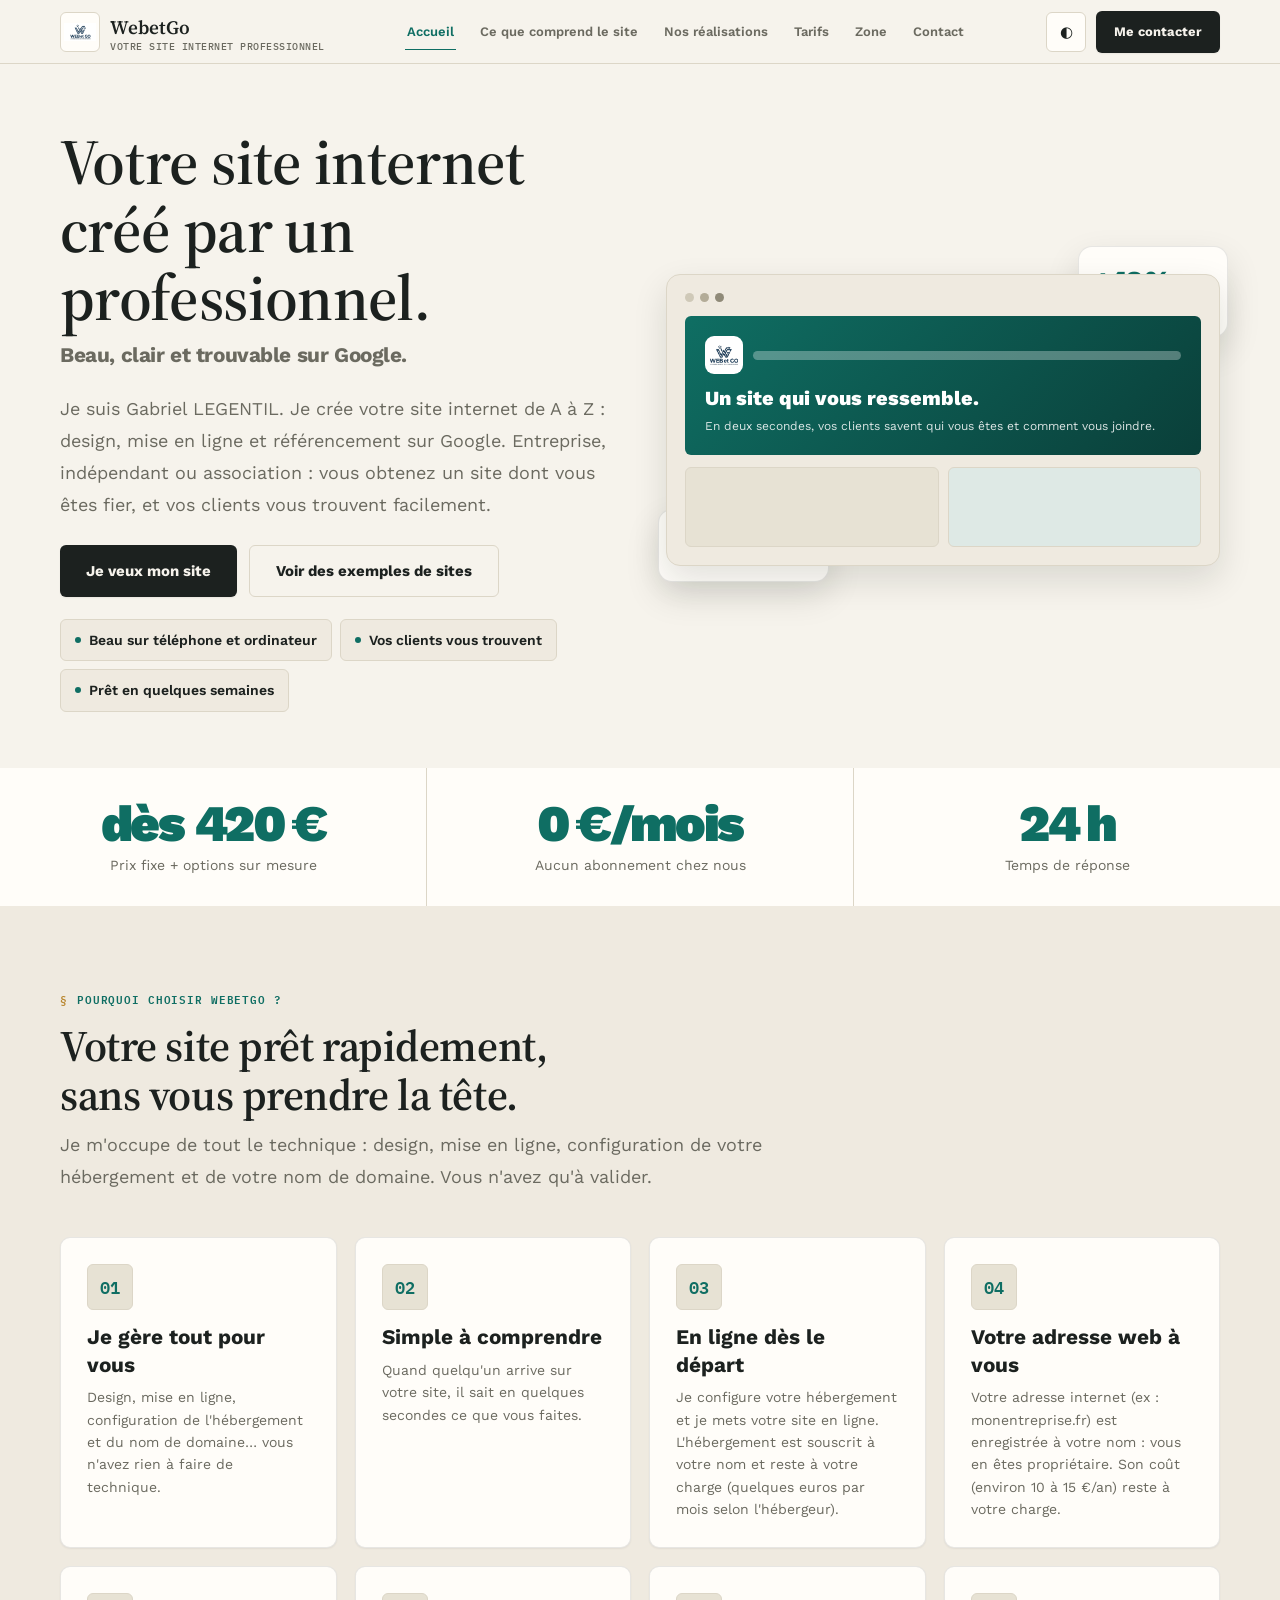
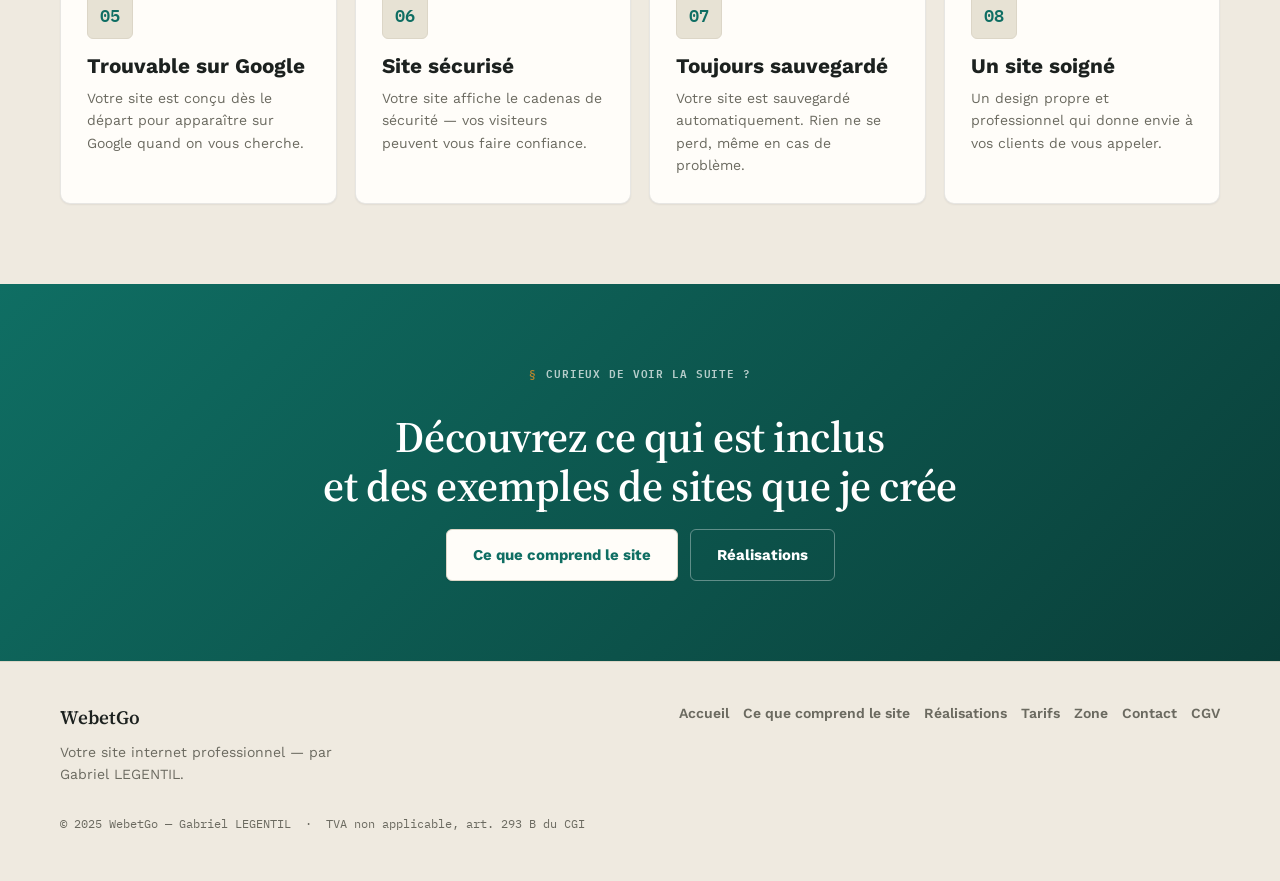
==== index.html @ 9a894485 "Add files via upload" ====
<!DOCTYPE html>
<html lang="fr">
<head>
<meta charset="UTF-8">
<meta name="viewport" content="width=device-width,initial-scale=1.0,viewport-fit=cover">
<meta name="description" content="Web et Go (WebetGo) crée des sites vitrines modernes, rapides et pensés pour vous ramener des clients. Beau sur téléphone et ordinateur par Gabriel LEGENTIL.">
<meta name="robots" content="index,follow">
<meta name="theme-color" content="#0f6e63">
<link rel="preconnect" href="https://fonts.googleapis.com">
<link rel="preconnect" href="https://fonts.gstatic.com" crossorigin>
<link href="https://fonts.googleapis.com/css2?family=Source+Serif+4:opsz,wght@8..60,500;8..60,600;8..60,700&family=Work+Sans:wght@400;500;600;700&family=IBM+Plex+Mono:wght@400;500;600&display=swap" rel="stylesheet">
<link rel="icon" href="favicon.ico" sizes="any">
<link rel="icon" type="image/png" sizes="32x32" href="favicon-32x32.png">
<link rel="icon" type="image/png" sizes="16x16" href="favicon-16x16.png">
<link rel="icon" type="image/png" href="favicon.png">
<link rel="apple-touch-icon" href="apple-touch-icon.png">
<title>Web et Go — Création de site internet professionnel</title>
<style>
/* === RESET === */
*,*::before,*::after{box-sizing:border-box;margin:0;padding:0}
html{scroll-behavior:smooth;-webkit-text-size-adjust:100%}

/* === TOKENS ===
   Palette named: encre (ink text), papier (paper bg), lagon (primary
   accent — Méditerranée), lagon-fonce (deep accent), sable (rare warm
   highlight for stamps/marks). Kept original var names (--blue/--violet/
   --cyan) so every existing var()-based rule and inline style below
   inherits the new palette automatically. */
:root{
  --blue:#0f6e63;--violet:#0a3f39;--cyan:#3fa79a;
  --sable:#b8862e;
  --text:#1c211f;--muted:#6b6a60;--line:#dcd6c7;
  --bg:#f6f3ec;--bg2:#efeae0;--bg3:#e7e2d4;
  --card:#fffdf9;--cb:rgba(28,33,31,.10);
  --ss:0 1px 2px rgba(20,22,18,.06);
  --sm:0 6px 18px rgba(20,22,18,.08);
  --lg:0 14px 34px rgba(20,22,18,.12);
  --r:10px;--rs:6px;--rl:14px;
  --nh:64px;--max:1160px;
  --ease:cubic-bezier(.22,1,.36,1);
  --f-display:"Source Serif 4",Georgia,serif;
  --f-mono:"IBM Plex Mono",ui-monospace,SFMono-Regular,Menlo,monospace;
}
body.dark{
  --text:#eeece3;--muted:#9c988a;--line:rgba(238,236,227,.12);
  --bg:#12160f;--bg2:#161b13;--bg3:#1b2117;
  --card:#171c14;--cb:rgba(238,236,227,.09);
  --ss:0 1px 3px rgba(0,0,0,.35);
  --sm:0 6px 20px rgba(0,0,0,.30);
  --lg:0 14px 36px rgba(0,0,0,.40);
  --sable:#d9a648;
}

/* === BASE === */
body{
  font-family:"Work Sans",-apple-system,BlinkMacSystemFont,"Segoe UI",sans-serif;
  font-size:16px;line-height:1.6;color:var(--text);
  background:var(--bg);-webkit-font-smoothing:antialiased;
  overflow-x:hidden;transition:background .25s,color .25s;
}
a{color:inherit;text-decoration:none}
img,svg{display:block;max-width:100%}
button,input,select,textarea{font:inherit}

/* === LAYOUT === */
.wrap{width:min(var(--max),100% - 32px);margin-inline:auto}
.sec{padding:80px 0}
.sec-alt{background:var(--bg2)}
.sec-dark{
  background:linear-gradient(135deg,var(--blue),var(--violet));
  color:#fff;
}

/* === TYPOGRAPHY === */
.ey{
  display:inline-flex;align-items:center;gap:9px;
  font-family:var(--f-mono);
  font-size:11px;font-weight:600;letter-spacing:.08em;
  text-transform:uppercase;color:var(--blue);margin-bottom:14px;
}
.ey::before{
  content:"§";font-weight:600;color:var(--sable);
  flex-shrink:0;
}
h1,h2{font-family:var(--f-display)}
h1{font-size:clamp(2.1rem,5vw,4.4rem);line-height:1.06;
   letter-spacing:-.01em;font-weight:600}
h2{font-size:clamp(1.6rem,3.4vw,2.85rem);line-height:1.12;
   letter-spacing:-.01em;font-weight:600}
h3{font-size:clamp(1.05rem,2vw,1.3rem);line-height:1.32;
   letter-spacing:0;font-weight:700}
.lead{font-size:clamp(15px,1.8vw,18px);line-height:1.78;
      color:var(--muted);max-width:64ch}
.mu{color:var(--muted)}
.sh{margin-bottom:44px}
.sh .lead{margin-top:10px}

/* === BUTTONS === */
.btn{
  display:inline-flex;align-items:center;justify-content:center;
  gap:8px;height:52px;padding:0 26px;border-radius:var(--rs);
  font-weight:700;font-size:15px;border:none;cursor:pointer;
  transition:transform .15s var(--ease),box-shadow .2s,opacity .15s,border-color .18s;
  white-space:nowrap;
}
.btn:hover{transform:translateY(-1px)}
.btn:active{transform:none;opacity:.88}
.bp{
  background:var(--text);color:var(--bg);box-shadow:var(--ss);
}
.bp:hover{box-shadow:var(--sm)}
.bo{
  background:transparent;color:var(--text);
  border:1.5px solid var(--line);
}
.bo:hover{border-color:var(--blue);color:var(--blue)}
.bw{background:var(--card);color:var(--blue);
    box-shadow:var(--ss);border:1.5px solid var(--line)}
.bs{height:42px;padding:0 18px;font-size:13px}

/* === NAV === */
.nav-wrap{
  position:sticky;top:0;z-index:100;height:var(--nh);
  background:var(--bg);
  border-bottom:1px solid var(--line);
  transition:background .25s,box-shadow .25s,border-color .25s;
}
.nav-wrap.sc{box-shadow:var(--ss)}
.nav-in{
  height:var(--nh);display:flex;align-items:center;
  justify-content:space-between;gap:16px;
}
.brand{display:flex;align-items:center;gap:10px;flex-shrink:0}
.brand-logo{
  width:40px;height:40px;border-radius:var(--rs);padding:3px;
  background:var(--card);border:1px solid var(--line);
  object-fit:contain;flex-shrink:0;
}
.brand-name{font-family:var(--f-display);font-size:19px;font-weight:600;letter-spacing:0}
.brand-sub{
  font-family:var(--f-mono);
  font-size:10px;font-weight:500;letter-spacing:.05em;
  text-transform:uppercase;color:var(--muted);display:block;line-height:1;
}
.nav-links{
  display:flex;align-items:center;gap:22px;
  flex:1;max-width:620px;justify-content:center;
}
.nav-links a{
  padding:6px 2px;font-size:13px;
  font-weight:600;color:var(--muted);position:relative;
  transition:color .18s;white-space:nowrap;
}
.nav-links a::after{
  content:"";position:absolute;left:0;right:0;bottom:-2px;height:1.5px;
  background:var(--blue);transform:scaleX(0);transform-origin:left;
  transition:transform .2s var(--ease);
}
.nav-links a:hover,.nav-links a.on{color:var(--blue)}
.nav-links a:hover::after,.nav-links a.on::after{transform:scaleX(1)}
.nav-act{display:flex;align-items:center;gap:10px;flex-shrink:0}
.btn-th{
  width:40px;height:40px;border-radius:var(--rs);
  border:1px solid var(--line);background:var(--card);
  color:var(--text);cursor:pointer;font-size:15px;
  display:grid;place-items:center;
  transition:transform .2s;flex-shrink:0;
}
.btn-th:hover{transform:scale(1.06)}
.btn-hm{
  display:none;width:40px;height:40px;border-radius:var(--rs);
  border:1px solid var(--line);background:var(--card);
  cursor:pointer;flex-direction:column;
  align-items:center;justify-content:center;gap:5px;flex-shrink:0;
}
.btn-hm span{
  display:block;width:18px;height:2px;border-radius:2px;
  background:var(--text);transition:.25s;
}
.btn-hm.op span:nth-child(1){transform:translateY(7px) rotate(45deg)}
.btn-hm.op span:nth-child(2){opacity:0;transform:scaleX(0)}
.btn-hm.op span:nth-child(3){transform:translateY(-7px) rotate(-45deg)}
.drawer{
  display:none;position:fixed;
  top:var(--nh);left:0;right:0;bottom:0;
  background:var(--bg);z-index:99;
  flex-direction:column;padding:16px 16px 40px;gap:6px;
  overflow-y:auto;
  transform:translateX(100%);
  transition:transform .28s var(--ease);
  border-left:1px solid var(--line);
}
.drawer.op{transform:translateX(0)}
.drawer a{
  display:flex;align-items:center;min-height:52px;padding:0 16px;
  border-radius:var(--rs);font-size:16px;font-weight:700;
  color:var(--text);border:1px solid var(--line);
  transition:background .18s,color .18s,border-color .18s;
}
.drawer a:hover,.drawer a.on{
  background:var(--bg3);color:var(--blue);
  border-color:var(--blue);
}
.drawer .btn{width:100%;height:54px;margin-top:10px}

/* === CARDS === */
.card{
  background:var(--card);border:1px solid var(--cb);
  border-radius:var(--r);padding:26px;
  box-shadow:var(--ss);
  transition:box-shadow .22s,transform .22s,border-color .22s;
}
.card:hover{box-shadow:var(--sm);transform:translateY(-2px);border-color:var(--cb)}
.ibox{
  width:46px;height:46px;border-radius:var(--rs);
  background:var(--bg3);border:1px solid var(--line);
  color:var(--blue);display:grid;place-items:center;
  font-family:var(--f-mono);
  font-size:17px;font-weight:600;margin-bottom:14px;flex-shrink:0;
}

/* === GRIDS === */
.g2{display:grid;grid-template-columns:repeat(2,1fr);gap:18px}
.g3{display:grid;grid-template-columns:repeat(3,1fr);gap:18px}
.g4{display:grid;grid-template-columns:repeat(4,1fr);gap:18px}

/* === PILLS === */
.pill{
  display:inline-flex;align-items:center;gap:8px;
  padding:9px 14px;border-radius:var(--rs);font-size:14px;font-weight:600;
  background:var(--bg2);border:1px solid var(--line);
}
.pdot{
  width:6px;height:6px;border-radius:50%;flex-shrink:0;
  background:var(--blue);
}

/* === HERO === */
.hero{padding:64px 0 56px;overflow:hidden}
.hg{display:grid;grid-template-columns:1fr 1fr;gap:52px;align-items:center}
.hc{display:grid;gap:0}
.hc h1{margin-bottom:8px}
.hc .sub{
  font-size:clamp(1rem,2vw,1.3rem);font-weight:700;
  color:var(--muted);letter-spacing:-.02em;margin-bottom:20px;
}
.hc .lead{margin-bottom:24px}
.hctas{display:flex;gap:12px;flex-wrap:wrap;margin-bottom:22px}
.hbadges{display:flex;flex-wrap:wrap;gap:8px}

/* === MOCKUP === */
.mk{
  background:var(--bg2);border:1px solid var(--line);
  border-radius:var(--rl);padding:18px;box-shadow:var(--lg);
}
.mk-bar{display:flex;gap:6px;align-items:center;margin-bottom:14px}
.mk-dot{width:9px;height:9px;border-radius:50%}
.mk-h{
  background:linear-gradient(135deg,var(--blue),var(--violet));
  border-radius:var(--rs);padding:20px;color:#fff;margin-bottom:12px;
}
.mk-h h4{font-size:clamp(14px,2vw,20px);line-height:1.22;margin-bottom:6px;font-weight:800}
.mk-h p{font-size:12px;opacity:.85;line-height:1.5}
.mk-bl{display:grid;grid-template-columns:1fr 1fr;gap:9px}
.mk-b{height:80px;border-radius:var(--rs);border:1px solid var(--line)}
.fc{
  position:absolute;background:var(--card);border:1px solid var(--cb);
  border-radius:14px;padding:13px 16px;box-shadow:var(--lg);font-size:13px;font-weight:700;
}
.fc .n{font-size:26px;font-weight:900;letter-spacing:-.04em;color:var(--blue);display:block}

/* === STATS === */
.stats{display:grid;grid-template-columns:repeat(3,1fr);gap:1px;background:var(--line)}
.stat{background:var(--card);padding:30px 20px;text-align:center}
.sn{font-size:clamp(1.8rem,4vw,3.2rem);font-weight:900;letter-spacing:-.05em;color:var(--blue);line-height:1}
.sl{font-size:14px;color:var(--muted);margin-top:5px}

/* === FEATURE SPLIT === */
.fsplit{display:grid;grid-template-columns:1fr 1fr;gap:44px;align-items:start}
.fitems{display:grid;gap:12px;margin-top:24px}
.fi{
  padding:18px 20px;border-radius:var(--rs);
  border:1px solid var(--line);background:var(--bg2);
  transition:border-color .2s,box-shadow .2s;
}
.fi:hover{border-color:var(--blue);box-shadow:var(--sm)}
.fi h3{margin-bottom:5px}
.fi p{font-size:14px;color:var(--muted);line-height:1.6}
.fvis{
  border-radius:var(--rl);
  background:var(--bg3);
  padding:26px;border:1px solid var(--line);
  background-image:radial-gradient(var(--cb) 1px,transparent 1px);
  background-size:16px 16px;
}
.fchips{display:flex;flex-wrap:wrap;gap:9px;margin-top:18px}
.fchip{
  font-family:var(--f-mono);
  padding:8px 13px;border-radius:var(--rs);font-size:12px;font-weight:500;
  background:var(--card);border:1px solid var(--line);
  transition:border-color .18s,color .18s;
}
.fchip:hover{border-color:var(--blue);color:var(--blue)}

/* === TEMPLATES === */
.filters{display:flex;flex-wrap:wrap;gap:8px;margin-bottom:24px}
.fb{
  padding:9px 17px;border-radius:var(--rs);font-size:13px;font-weight:600;
  border:1px solid var(--line);background:transparent;color:var(--muted);
  cursor:pointer;transition:.18s;
}
.fb:hover,.fb.on{
  background:var(--text);
  color:var(--bg);border-color:var(--text);
}
.tc{overflow:hidden;padding:0;cursor:pointer;transition:transform .25s,box-shadow .25s}
.tc:hover{transform:translateY(-4px);box-shadow:var(--lg)}
.tcov{
  height:220px;display:flex;align-items:flex-end;padding:16px;
  position:relative;overflow:hidden;
  background:var(--bg3);
}
.tcov.cy{background:#dee9e5}
.tcov.vi{background:#efe6d2}
.tcov.pi{background:#efe1da}
.tcov.gr{background:#e1e6d8}
.tprev{
  width:100%;background:var(--card);border-radius:var(--rs);
  padding:14px;
  border:1px solid var(--line);
  box-shadow:var(--ss);
}
.tprev .tag{
  display:inline-block;padding:3px 9px;border-radius:3px;
  font-family:var(--f-mono);
  background:var(--bg3);color:var(--blue);font-size:10px;
  font-weight:600;letter-spacing:.06em;text-transform:uppercase;margin-bottom:7px;
}
.tprev strong{display:block;font-family:var(--f-display);font-size:15px;letter-spacing:0;color:var(--text);margin-bottom:4px}
.tprev p{font-size:12px;color:var(--muted);line-height:1.5}
.tinfo{padding:18px 20px}
.tmeta{display:flex;justify-content:space-between;align-items:center;margin-top:8px;font-size:13px;color:var(--muted)}

/* === PRICING === */
.pc{border-radius:var(--rl);padding:30px;border:1px solid var(--cb);background:var(--card)}
.pcf{
  background:var(--text);
  color:var(--bg);border:none;box-shadow:var(--lg);
}
.pbadge{
  display:inline-block;padding:5px 13px;border-radius:3px;
  font-family:var(--f-mono);
  font-size:11px;font-weight:600;letter-spacing:.08em;text-transform:uppercase;
  background:var(--bg3);color:var(--blue);margin-bottom:16px;
}
.pcf .pbadge{background:rgba(255,255,255,.18);color:#fff}
.price{font-size:58px;font-weight:900;letter-spacing:-.06em;line-height:1;margin:16px 0 8px}
.pl{list-style:none;display:grid;gap:9px;margin:18px 0 24px}
.pl li{display:flex;align-items:flex-start;gap:9px;font-size:14px;line-height:1.55}
.pl li::before{
  content:"✓";flex-shrink:0;width:19px;height:19px;border-radius:4px;
  background:var(--bg3);color:var(--blue);
  display:grid;place-items:center;font-size:11px;font-weight:700;margin-top:1px;
}
.pcf .pl li::before{background:rgba(255,255,255,.16);color:var(--bg)}
.pcf .mu{color:rgba(255,255,255,.68)}

/* === FAQ === */
.faq{display:grid;gap:9px}
details{border:1px solid var(--line);border-radius:var(--rs);background:var(--card);overflow:hidden}
summary{
  list-style:none;padding:17px 20px;font-weight:700;font-size:16px;
  cursor:pointer;display:flex;justify-content:space-between;
  align-items:center;gap:16px;user-select:none;
}
summary::-webkit-details-marker{display:none}
summary::after{content:"+";font-family:var(--f-mono);font-size:18px;color:var(--blue);flex-shrink:0;transition:transform .25s}
details[open] summary::after{transform:rotate(45deg)}
details p{padding:0 20px 18px;color:var(--muted);line-height:1.75;font-size:15px}

/* === CONTACT === */
.cgrid{display:grid;grid-template-columns:.9fr 1.1fr;gap:26px;align-items:start}
.cinfo{display:grid;gap:10px;margin-top:20px}
.cb{padding:15px 17px;border-radius:var(--rs);border:1px solid var(--line);background:var(--bg2);font-size:14px}
.cb strong{display:block;margin-bottom:2px}
.fg{display:grid;gap:13px}
.fr{display:grid;grid-template-columns:1fr 1fr;gap:13px}
label{display:grid;gap:5px;font-size:14px;font-weight:700}
input,select,textarea{
  width:100%;padding:12px 15px;border-radius:var(--rs);
  border:1px solid var(--line);background:var(--bg2);
  color:var(--text);font-size:15px;
  transition:border-color .18s,box-shadow .18s;
}
input:focus,select:focus,textarea:focus{
  outline:none;border-color:var(--blue);
  box-shadow:0 0 0 3px rgba(15,110,99,.14);
}
textarea{min-height:130px;resize:vertical}
body.dark input,body.dark select,body.dark textarea{background:var(--bg3)}
.fn{font-size:13px;color:var(--muted);margin-top:7px}

/* === MAP === */
.mwrap{
  border-radius:var(--rl);overflow:hidden;
  border:1px solid var(--line);box-shadow:var(--lg);
  display:grid;grid-template-columns:320px 1fr;
}
.mcp{padding:32px 28px;background:var(--bg2);
     display:flex;flex-direction:column;justify-content:center;gap:14px}
.mzones{display:flex;flex-wrap:wrap;gap:9px;margin-top:6px}
.mz{
  display:inline-flex;align-items:center;gap:7px;
  font-family:var(--f-mono);
  padding:7px 12px;border-radius:var(--rs);font-size:12px;font-weight:500;
  background:var(--card);border:1px solid var(--line);
}
.mzd{width:6px;height:6px;border-radius:50%;background:var(--blue);flex-shrink:0}
.mvis{position:relative;min-height:400px;overflow:hidden}
.mvis img{position:absolute;inset:0;width:100%;height:100%;object-fit:cover}
.mov{position:absolute;inset:0;background:linear-gradient(to right,rgba(20,22,18,.06),transparent)}
.mring{
  position:absolute;left:50%;top:50%;
  width:min(90%,560px);aspect-ratio:1;transform:translate(-50%,-50%);
  border-radius:50%;border:1.5px dashed rgba(15,110,99,.55);
  background:radial-gradient(circle,rgba(15,110,99,.08),rgba(15,110,99,.03) 55%,transparent 70%);
}
.mpin{position:absolute;width:10px;height:10px;border-radius:50%;background:var(--blue);
      box-shadow:0 0 0 4px rgba(15,110,99,.18)}
.mlbl{
  position:absolute;padding:5px 10px;border-radius:var(--rs);
  font-family:var(--f-mono);
  background:var(--card);border:1px solid var(--line);
  font-weight:600;font-size:11px;color:var(--text);
  box-shadow:var(--ss);
}
.mleg{position:absolute;bottom:14px;left:14px;right:14px;display:flex;justify-content:space-between;flex-wrap:wrap;gap:7px}
.mleg span{
  display:inline-flex;align-items:center;gap:7px;
  font-family:var(--f-mono);
  padding:6px 11px;border-radius:var(--rs);font-size:11px;font-weight:600;color:var(--text);
  background:var(--card);border:1px solid var(--line);
  box-shadow:var(--ss);
}

/* === FOOTER === */
.foot{border-top:1px solid var(--line);padding:40px 0 48px;background:var(--bg2)}
.fin{display:flex;justify-content:space-between;gap:24px;flex-wrap:wrap;align-items:flex-start}
.fbrand{display:grid;gap:5px}
.fbrand strong{font-family:var(--f-display);font-size:19px;font-weight:600;letter-spacing:0}
.flinks{display:flex;flex-wrap:wrap;gap:14px}
.flinks a{font-size:14px;font-weight:600;color:var(--muted);transition:color .18s}
.flinks a:hover{color:var(--blue)}
.fcop{font-family:var(--f-mono);margin-top:28px;font-size:12px;color:var(--muted)}

/* === REVEAL === */
.rev{opacity:0;transform:translateY(14px);
     transition:opacity .55s var(--ease),transform .55s var(--ease)}
.rev.in{opacity:1;transform:none}

/* === CGV === */
.cgv-c{max-width:820px;margin-inline:auto;padding:36px;border-radius:var(--rl)}
.cgv-s{padding:20px 0;border-bottom:1px solid var(--line)}
.cgv-s:last-child{border:none}
.cgv-s h2{font-size:clamp(1rem,2vw,1.35rem);margin-bottom:8px}
.cgv-s p{font-size:15px;color:var(--muted);line-height:1.8}
.nbox{margin-top:18px;padding:15px 17px;border-radius:var(--rs);
      background:#f3ead6;border:1px solid #dcc48c;color:#6b4f18;font-size:14px;line-height:1.65}
body.dark .nbox{background:#241c0a;border-color:#5c481c;color:#d9a648}

/* ════════════════════════════
   RESPONSIVE — ≤ 980px
   ════════════════════════════ */
@media(max-width:980px){
  .btn-hm{display:flex}
  .nav-links{display:none}
  .nav-act .btn{display:none}
  .drawer{display:flex}
  .fc{display:none}
  .hg,.fsplit,.cgrid{grid-template-columns:1fr}
  .g4{grid-template-columns:repeat(2,1fr)}
  .mwrap{grid-template-columns:1fr}
  .mvis{min-height:340px}
}

/* ════════════════════════════
   MOBILE — ≤ 640px
   ════════════════════════════ */
@media(max-width:640px){
  :root{--nh:60px;--r:14px;--rs:9px;--rl:18px}
  body{font-size:16px}
  .wrap{width:calc(100% - 26px)}
  .sec{padding:48px 0}
  .sh{margin-bottom:26px}

  /* Nav */
  .nav-in{padding:0 2px}
  .brand-logo{width:38px;height:38px;border-radius:10px}
  .brand-name{font-size:16px}
  .brand-sub{display:none}
  .btn-th,.btn-hm{width:38px;height:38px;border-radius:10px;font-size:14px}

  /* Typography */
  h1{font-size:clamp(2rem,9vw,2.8rem);line-height:1.08;letter-spacing:-.04em}
  h2{font-size:clamp(1.55rem,7.5vw,2.1rem);line-height:1.12;letter-spacing:-.035em}
  h3{font-size:1.1rem}
  .lead{font-size:15px;line-height:1.72;max-width:none}
  .ey{font-size:10px;margin-bottom:9px}

  /* Hero */
  .hero{padding:32px 0 28px}
  .hg{gap:24px}
  .hc h1{margin-bottom:6px}
  .hc .sub{font-size:1rem;margin-bottom:16px}
  .hc .lead{font-size:15px;margin-bottom:18px}
  .hctas{gap:9px;margin-bottom:18px}
  .hctas .btn{width:100%;justify-content:center;height:52px;font-size:15px;border-radius:13px}
  .hbadges{display:grid;grid-template-columns:1fr 1fr;gap:7px}
  .pill{padding:8px 11px;font-size:13px;border-radius:9px}

  /* Mockup */
  .mk{padding:13px;border-radius:16px}
  .mk-bar{margin-bottom:10px}
  .mk-dot{width:8px;height:8px}
  .mk-h{padding:14px;border-radius:9px;margin-bottom:9px}
  .mk-h h4{font-size:14px;margin-bottom:4px}
  .mk-h p{font-size:11px}
  .mk-bl{gap:7px}
  .mk-b{height:68px;border-radius:9px}

  /* Stats */
  .stats{grid-template-columns:repeat(3,1fr)}
  .stat{padding:20px 8px}
  .sn{font-size:1.7rem}
  .sl{font-size:11px}

  /* Grids */
  .g2,.g3,.g4{grid-template-columns:1fr;gap:11px}

  /* Cards */
  .card{padding:18px}
  .ibox{width:44px;height:44px;border-radius:11px;font-size:18px;margin-bottom:11px}

  /* Features */
  .fsplit{gap:24px}
  .fitems{gap:9px;margin-top:16px}
  .fi{padding:15px 17px}
  .fvis{padding:18px}
  .fchips{gap:6px;margin-top:13px}
  .fchip{padding:7px 12px;font-size:12px}

  /* Templates */
  .filters{
    display:flex;flex-wrap:nowrap;overflow-x:auto;
    padding-bottom:4px;gap:6px;
    -webkit-overflow-scrolling:touch;scrollbar-width:none;
  }
  .filters::-webkit-scrollbar{display:none}
  .fb{flex-shrink:0;padding:7px 13px;font-size:12px}
  .tcov{height:190px;padding:13px}
  .tprev{padding:12px;border-radius:10px}
  .tinfo{padding:15px 17px}

  /* Pricing */
  .pc{padding:22px}
  .price{font-size:48px}
  .pl{gap:8px;margin:15px 0 20px}
  .pl li{font-size:14px}

  /* FAQ */
  .faq{gap:7px}
  details{border-radius:9px}
  summary{padding:14px 17px;font-size:15px}
  details p{padding:0 17px 15px;font-size:14px}

  /* Contact */
  .cgrid{grid-template-columns:1fr;gap:16px}
  .cinfo{gap:7px;margin-top:14px}
  .cb{padding:13px 15px;border-radius:9px}
  .fg{gap:11px}
  .fr{grid-template-columns:1fr;gap:11px}
  input,select,textarea{padding:12px 14px;border-radius:9px;font-size:15px}
  textarea{min-height:118px}

  /* Map */
  .mwrap{grid-template-columns:1fr}
  .mcp{padding:22px 18px;gap:11px}
  .mcp h3{font-size:1.15rem}
  .mcp p{font-size:14px}
  .mvis{min-height:290px}
  .mleg{bottom:11px;left:11px;right:11px;gap:6px}
  .mleg span{padding:6px 11px;font-size:11px}

  /* Footer */
  .foot{padding:32px 0 40px}
  .fin{flex-direction:column;gap:18px}
  .flinks{display:grid;grid-template-columns:1fr 1fr;gap:9px 18px}
  .flinks a{font-size:14px}
  .fcop{font-size:12px;margin-top:18px}

  /* CGV */
  .cgv-c{padding:18px}
  .cgv-s{padding:16px 0}
  .cgv-s h2{font-size:1rem}
  .cgv-s p{font-size:14px}

  /* Sections dark CTA */
  .sec-dark .btn{width:100%;justify-content:center}
}

/* ══ ≤ 390px ══ */
@media(max-width:390px){
  :root{--nh:56px}
  .brand-logo{width:34px;height:34px}
  .brand-name{font-size:15px}
  .wrap{width:calc(100% - 20px)}
  h1{font-size:clamp(1.85rem,9vw,2.4rem)}
  h2{font-size:clamp(1.4rem,8.5vw,1.85rem)}
  .hbadges{grid-template-columns:1fr}
  .stats{grid-template-columns:repeat(3,1fr)}
  .sn{font-size:1.5rem}
  .sl{font-size:10px}
}

/* ══ Reduced motion ══ */
@media(prefers-reduced-motion:reduce){
  *{transition:none !important;animation:none !important}
  .rev{opacity:1;transform:none}
}

/* === PATCH RESPONSIVE (réagencement) === */
/* Tablette */
@media(max-width:980px){
  .hg{gap:36px}
  .hc{text-align:left}
  .stats{grid-template-columns:repeat(3,1fr)}
}
/* Mobile */
@media(max-width:640px){
  /* Cartes "Pourquoi choisir" : une seule colonne, lecture fluide */
  .g4{grid-template-columns:1fr;gap:12px}
  .g4 .card{display:flex;gap:14px;align-items:flex-start;padding:16px}
  .g4 .card .ibox{margin-bottom:0;flex-shrink:0}
  .g4 .card h3{font-size:1rem}
  /* Boutons héros : pleine largeur, empilés */
  .hctas{flex-direction:column;align-items:stretch}
  .hctas .btn{width:100%;justify-content:center}
  /* Stats : bandes horizontales lisibles au lieu de 3 colonnes serrées */
  .stats{grid-template-columns:1fr}
  .stat{display:flex;align-items:baseline;justify-content:center;gap:10px;padding:16px 14px;text-align:left}
  .sn{font-size:1.7rem}
  .sl{font-size:13px;margin-top:0}
  /* Badges héros : 2 colonnes propres */
  .hbadges{display:grid;grid-template-columns:1fr 1fr;gap:8px}
  .hbadges>*{justify-content:flex-start}
}
@media(max-width:390px){
  .hbadges{grid-template-columns:1fr}
  .stats{grid-template-columns:1fr}
  .sn{font-size:1.5rem}
  .sl{font-size:12px}
  .g4 .card{padding:14px}
}
</style>
<link rel="canonical" href="https://www.webetgo.fr/index.html">
<meta property="og:type" content="website">
<meta property="og:locale" content="fr_FR">
<meta property="og:site_name" content="Web et Go">
<meta property="og:title" content="Web et Go — Création de site internet professionnel">
<meta property="og:description" content="Web et Go (WebetGo) crée des sites vitrines modernes, rapides et pensés pour vous ramener des clients. Beau sur téléphone et ordinateur par Gabriel LEGENTIL.">
<meta property="og:url" content="https://www.webetgo.fr/index.html">
<meta property="og:image" content="https://www.webetgo.fr/favicon.png">
<meta name="twitter:card" content="summary_large_image">
<meta name="twitter:title" content="Web et Go — Création de site internet professionnel">
<meta name="twitter:description" content="Web et Go (WebetGo) crée des sites vitrines modernes, rapides et pensés pour vous ramener des clients. Beau sur téléphone et ordinateur par Gabriel LEGENTIL.">
<script type="application/ld+json">
{
  "@context": "https://schema.org",
  "@type": "ProfessionalService",
  "name": "Web et Go",
  "alternateName": "WebetGo",
  "url": "https://www.webetgo.fr/",
  "description": "Création de sites internet professionnels : design, mise en ligne, hébergement, nom de domaine et référencement sur Google.",
  "founder": { "@type": "Person", "name": "Gabriel LEGENTIL" },
  "areaServed": ["Dinan", "Évran", "Côtes-d'Armor", "Bretagne", "France"],
  "priceRange": "€€",
  "sameAs": []
}
</script>

</head>
<body>
<div class="nav-wrap" id="nav">
  <div class="wrap nav-in">
    <a class="brand" href="index.html" aria-label="WebetGo — Accueil">
      <img class="brand-logo" src="[data-uri]" alt="Logo WebetGo" width="44" height="44" loading="eager">
      <span>
        <span class="brand-name">WebetGo</span>
        <span class="brand-sub">Votre site internet professionnel</span>
      </span>
    </a>
    <nav class="nav-links" aria-label="Navigation"><a href="index.html" class="on">Accueil</a><a href="fonctionnalites.html" class="">Ce que comprend le site</a><a href="modeles.html" class="">Nos réalisations</a><a href="tarifs.html" class="">Tarifs</a><a href="preuve.html" class="">Zone</a><a href="contact.html" class="">Contact</a></nav>
    <div class="nav-act">
      <button class="btn-th" id="thBtn" aria-label="Thème">◐</button>
      <a class="btn bp bs" href="contact.html">Me contacter</a>
      <button class="btn-hm" id="hmBtn" aria-label="Menu" aria-expanded="false">
        <span></span><span></span><span></span>
      </button>
    </div>
  </div>
</div>
<nav class="drawer" id="drawer" aria-label="Menu mobile">
  <a href="index.html" class="on">Accueil</a><a href="fonctionnalites.html" class="">Ce que comprend le site</a><a href="modeles.html" class="">Nos réalisations</a><a href="tarifs.html" class="">Tarifs</a><a href="preuve.html" class="">Zone</a><a href="contact.html" class="">Contact</a>
  <a class="btn bp" href="contact.html">Je veux mon site</a>
</nav>
<main>

<section class="hero">
  <div class="wrap hg">
    <div class="hc rev">
      <h1>Votre site internet<br>créé par un professionnel.</h1>
      <p class="sub">Beau, clair et trouvable sur Google.</p>
      <p class="lead">Je suis Gabriel LEGENTIL. Je crée votre site internet de A à Z : design, mise en ligne et référencement sur Google. Entreprise, indépendant ou association : vous obtenez un site dont vous êtes fier, et vos clients vous trouvent facilement.</p>
      <div class="hctas">
        <a class="btn bp" href="contact.html">Je veux mon site</a>
        <a class="btn bo" href="modeles.html">Voir des exemples de sites</a>
      </div>
      <div class="hbadges">
        <span class="pill"><span class="pdot"></span>Beau sur téléphone et ordinateur</span>
        <span class="pill"><span class="pdot"></span>Vos clients vous trouvent</span>
        <span class="pill"><span class="pdot"></span>Prêt en quelques semaines</span>
      </div>
    </div>
    <div class="rev" style="position:relative;padding:20px 0">
      <div class="mk" style="position:relative;z-index:1">
        <div class="mk-bar">
          <span class="mk-dot" style="background:#cfc9b8"></span>
          <span class="mk-dot" style="background:#b3ac98"></span>
          <span class="mk-dot" style="background:#8f8a78"></span>
        </div>
        <div class="mk-h">
          <div style="display:flex;align-items:center;gap:10px;margin-bottom:12px">
            <img src="[data-uri]" alt="" style="width:38px;height:38px;border-radius:9px;background:#fff;padding:3px;object-fit:contain;flex-shrink:0">
            <div style="height:9px;border-radius:99px;background:rgba(255,255,255,.3);flex:1"></div>
          </div>
          <h4>Un site qui vous ressemble.</h4>
          <p>En deux secondes, vos clients savent qui vous êtes et comment vous joindre.</p>
        </div>
        <div class="mk-bl">
          <div class="mk-b" style="background:#e7e2d4"></div>
          <div class="mk-b" style="background:#dee9e5"></div>
        </div>
      </div>
      <div class="fc" style="top:-8px;right:-8px;min-width:150px">
        <span class="n">+48&thinsp;%</span>
        <span style="color:var(--muted);font-size:12px;font-weight:600">de clarté perçue</span>
      </div>
      <div class="fc" style="bottom:4px;left:-8px;max-width:185px">
        <strong style="font-size:13px;display:block;margin-bottom:3px">Résultat garanti</strong>
        <span style="color:var(--muted);font-size:12px;font-weight:600">Beau · Clair · Trouvable</span>
      </div>
    </div>
  </div>
</section>

<div class="stats">
  <div class="stat rev"><div class="sn">dès 420&thinsp;€</div><div class="sl">Prix fixe + options sur mesure</div></div>
  <div class="stat rev"><div class="sn">0&thinsp;€/mois</div><div class="sl">Aucun abonnement chez nous</div></div>
  <div class="stat rev"><div class="sn">24&thinsp;h</div><div class="sl">Temps de réponse</div></div>
</div>

<section class="sec sec-alt">
  <div class="wrap">
    <div class="sh rev">
      <p class="ey">Pourquoi choisir WebetGo ?</p>
      <h2>Votre site prêt rapidement,<br>sans vous prendre la tête.</h2>
      <p class="lead">Je m'occupe de tout le technique : design, mise en ligne, configuration de votre hébergement et de votre nom de domaine. Vous n'avez qu'à valider.</p>
    </div>
    <div class="g4">
      <article class="card rev"><div class="ibox">01</div><h3>Je gère tout pour vous</h3><p class="mu" style="margin-top:7px;font-size:14px">Design, mise en ligne, configuration de l'hébergement et du nom de domaine… vous n'avez rien à faire de technique.</p></article>
      <article class="card rev"><div class="ibox">02</div><h3>Simple à comprendre</h3><p class="mu" style="margin-top:7px;font-size:14px">Quand quelqu'un arrive sur votre site, il sait en quelques secondes ce que vous faites.</p></article>
      <article class="card rev"><div class="ibox">03</div><h3>En ligne dès le départ</h3><p class="mu" style="margin-top:7px;font-size:14px">Je configure votre hébergement et je mets votre site en ligne. L'hébergement est souscrit à votre nom et reste à votre charge (quelques euros par mois selon l'hébergeur).</p></article>
      <article class="card rev"><div class="ibox">04</div><h3>Votre adresse web à vous</h3><p class="mu" style="margin-top:7px;font-size:14px">Votre adresse internet (ex : monentreprise.fr) est enregistrée à votre nom : vous en êtes propriétaire. Son coût (environ 10 à 15 €/an) reste à votre charge.</p></article>
      <article class="card rev"><div class="ibox">05</div><h3>Trouvable sur Google</h3><p class="mu" style="margin-top:7px;font-size:14px">Votre site est conçu dès le départ pour apparaître sur Google quand on vous cherche.</p></article>
      <article class="card rev"><div class="ibox">06</div><h3>Site sécurisé</h3><p class="mu" style="margin-top:7px;font-size:14px">Votre site affiche le cadenas de sécurité — vos visiteurs peuvent vous faire confiance.</p></article>
      <article class="card rev"><div class="ibox">07</div><h3>Toujours sauvegardé</h3><p class="mu" style="margin-top:7px;font-size:14px">Votre site est sauvegardé automatiquement. Rien ne se perd, même en cas de problème.</p></article>
      <article class="card rev"><div class="ibox">08</div><h3>Un site soigné</h3><p class="mu" style="margin-top:7px;font-size:14px">Un design propre et professionnel qui donne envie à vos clients de vous appeler.</p></article>
    </div>
  </div>
</section>

<section class="sec sec-dark">
  <div class="wrap" style="text-align:center;display:grid;gap:18px;justify-items:center">
    <p class="ey" style="color:rgba(255,255,255,.7)">Curieux de voir la suite ?</p>
    <h2>Découvrez ce qui est inclus<br>et des exemples de sites que je crée</h2>
    <div style="display:flex;gap:12px;flex-wrap:wrap;justify-content:center">
      <a class="btn bw" href="fonctionnalites.html">Ce que comprend le site</a>
      <a class="btn bo" style="border-color:rgba(255,255,255,.35);color:#fff" href="modeles.html">Réalisations</a>
    </div>
  </div>
</section>

</main>

<footer class="foot">
  <div class="wrap">
    <div class="fin">
      <div class="fbrand">
        <strong>WebetGo</strong>
        <p class="mu" style="font-size:14px;max-width:36ch;margin-top:4px">Votre site internet professionnel — par Gabriel LEGENTIL.</p>
      </div>
      <nav class="flinks" aria-label="Liens">
        <a href="index.html">Accueil</a>
        <a href="fonctionnalites.html">Ce que comprend le site</a>
        <a href="modeles.html">Réalisations</a>
        <a href="tarifs.html">Tarifs</a>
        <a href="preuve.html">Zone</a>
        <a href="contact.html">Contact</a>
        <a href="cgv.html">CGV</a>
      </nav>
    </div>
    <p class="fcop">© 2025 WebetGo — Gabriel LEGENTIL &nbsp;·&nbsp; TVA non applicable, art. 293 B du CGI</p>
  </div>
</footer><script>
(function(){
  var body=document.body,
      thBtn=document.getElementById('thBtn'),
      hmBtn=document.getElementById('hmBtn'),
      drawer=document.getElementById('drawer'),
      navWrap=document.querySelector('.nav-wrap');

  // Theme
  var saved=localStorage.getItem('wg-th');
  if(saved==='dark'||(saved===null&&window.matchMedia('(prefers-color-scheme:dark)').matches))
    body.classList.add('dark');
  if(thBtn) thBtn.addEventListener('click',function(){
    body.classList.toggle('dark');
    localStorage.setItem('wg-th',body.classList.contains('dark')?'dark':'light');
  });

  // Menu
  function closeDrawer(){
    if(!drawer||!hmBtn) return;
    drawer.classList.remove('op');
    hmBtn.classList.remove('op');
    body.style.overflow='';
  }
  if(hmBtn&&drawer){
    hmBtn.addEventListener('click',function(){
      var o=drawer.classList.toggle('op');
      hmBtn.classList.toggle('op',o);
      body.style.overflow=o?'hidden':'';
    });
    drawer.querySelectorAll('a').forEach(function(a){
      a.addEventListener('click',closeDrawer);
    });
    document.addEventListener('click',function(e){
      if(drawer.classList.contains('op')
         && !drawer.contains(e.target)
         && !hmBtn.contains(e.target)) closeDrawer();
    });
  }

  // Scroll shadow
  window.addEventListener('scroll',function(){
    if(navWrap) navWrap.classList.toggle('sc',window.scrollY>8);
  },{passive:true});

  // Reveal
  if('IntersectionObserver' in window){
    var io=new IntersectionObserver(function(entries){
      entries.forEach(function(e){
        if(e.isIntersecting){e.target.classList.add('in');io.unobserve(e.target);}
      });
    },{threshold:.1});
    document.querySelectorAll('.rev').forEach(function(el){io.observe(el);});
  } else {
    document.querySelectorAll('.rev').forEach(function(el){el.classList.add('in');});
  }

  // Contact form
  var form=document.getElementById('cForm');
  if(form) form.addEventListener('submit',function(e){
    e.preventDefault();
    var d=new FormData(form);
    var sub=encodeURIComponent('Demande de contact \u2014 WebetGo');
    var bod=encodeURIComponent(
      'Bonjour Gabriel,\n\nJe souhaite \u00e9changer au sujet de mon projet.\n\n'
      +'Pr\u00e9nom : '+d.get('prenom')
      +'\nNom : '+d.get('nom')
      +'\nEmail : '+d.get('email')
      +'\nProjet : '+d.get('besoin')
      +'\n\nMessage :\n'+d.get('message')
      +'\n\nMerci.'
    );
    location.href='mailto:webetgo022@gmail.com?subject='+sub+'&body='+bod;
  });

  // Filters
  document.querySelectorAll('.fb').forEach(function(btn){
    btn.addEventListener('click',function(){
      btn.closest('.filters').querySelectorAll('.fb').forEach(function(b){b.classList.remove('on');});
      btn.classList.add('on');
    });
  });
})();
</script>
</body>
</html>
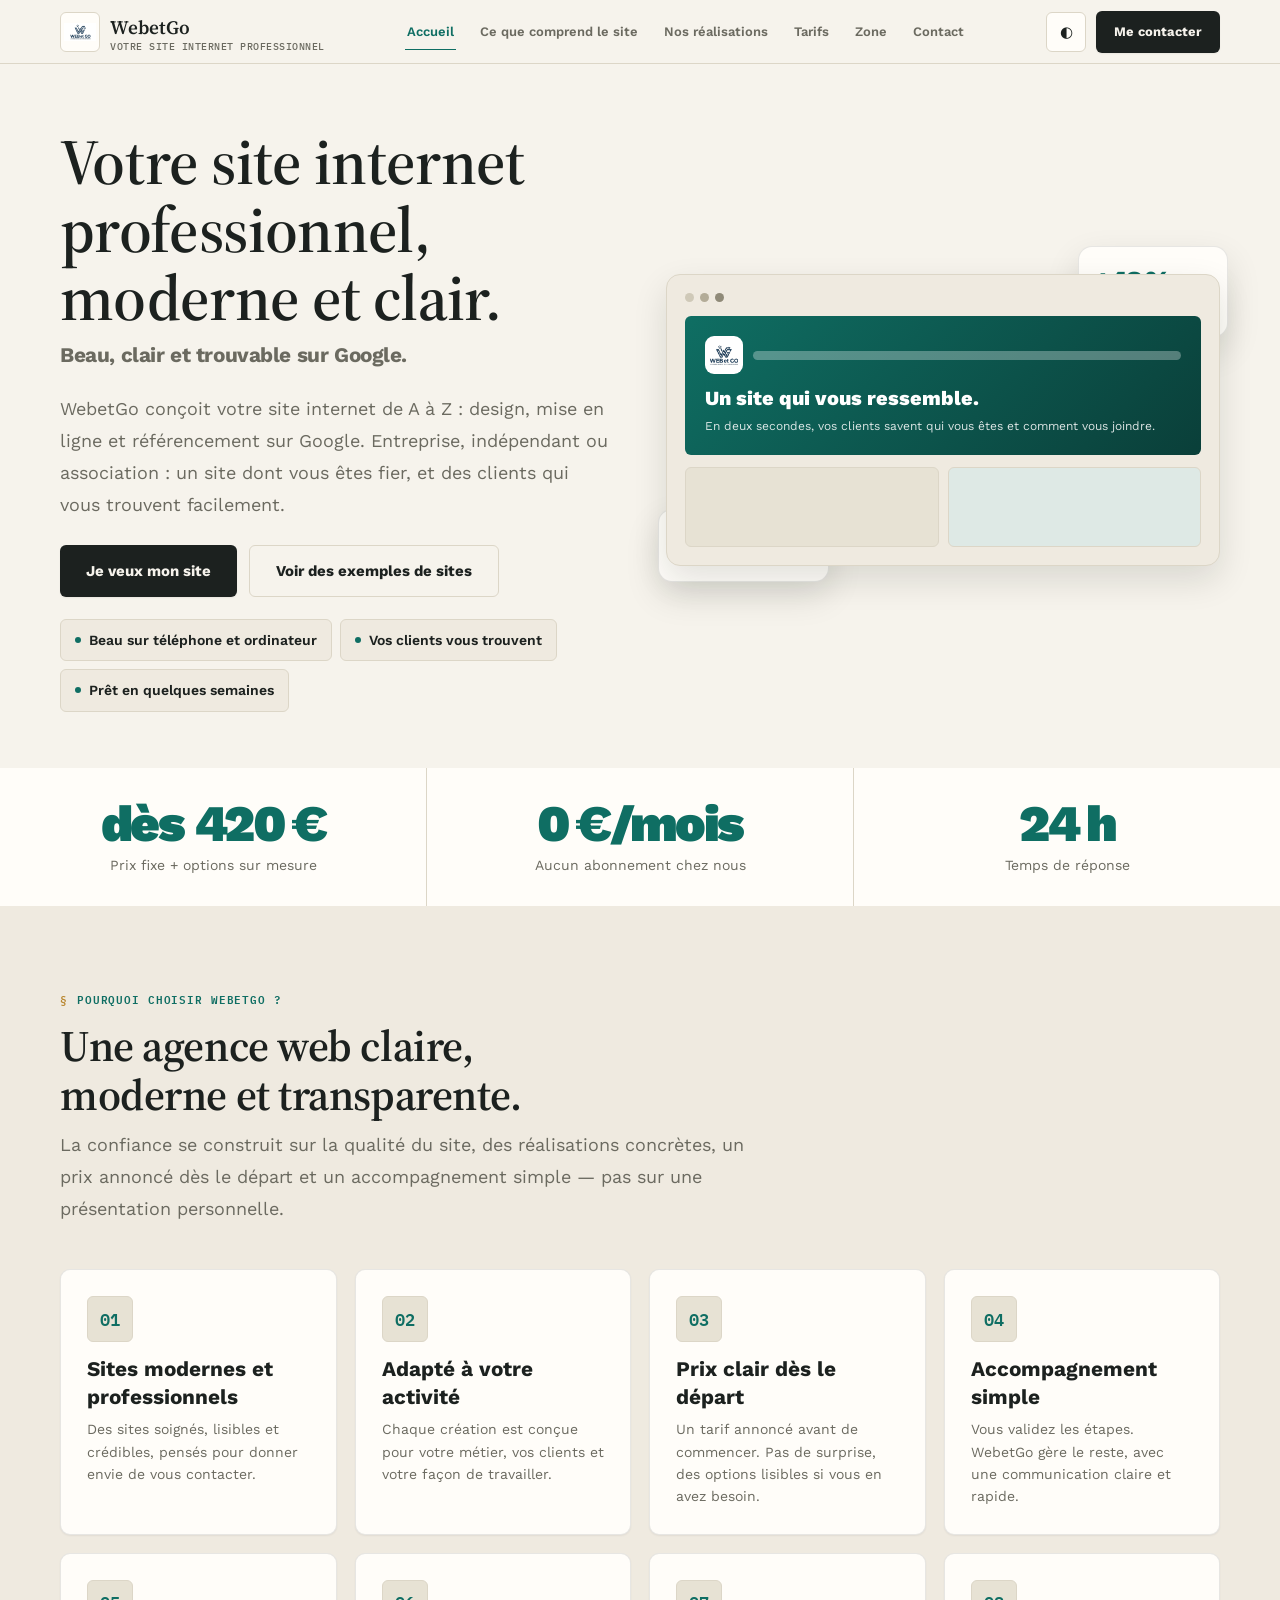
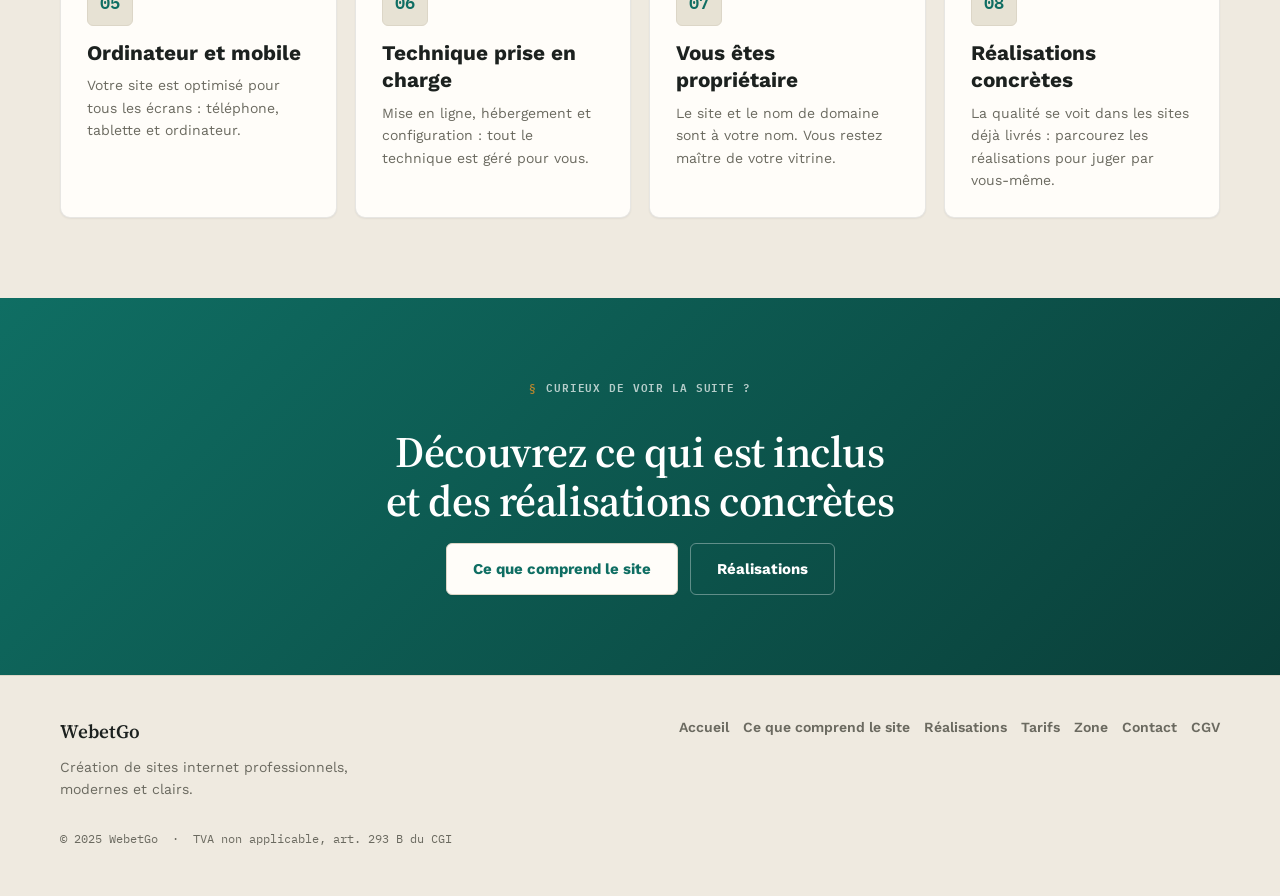
==== commit a421e12f: "Add files via upload" ====
--- a/index.html
+++ b/index.html
@@ -3,7 +3,7 @@
 <head>
 <meta charset="UTF-8">
 <meta name="viewport" content="width=device-width,initial-scale=1.0,viewport-fit=cover">
-<meta name="description" content="Web et Go (WebetGo) crée des sites vitrines modernes, rapides et pensés pour vous ramener des clients. Beau sur téléphone et ordinateur par Gabriel LEGENTIL.">
+<meta name="description" content="WebetGo crée des sites vitrines modernes, rapides et pensés pour vous ramener des clients. Beau sur téléphone et ordinateur, prix clair, accompagnement simple.">
 <meta name="robots" content="index,follow">
 <meta name="theme-color" content="#0f6e63">
 <link rel="preconnect" href="https://fonts.googleapis.com">
@@ -667,12 +667,12 @@
 <meta property="og:locale" content="fr_FR">
 <meta property="og:site_name" content="Web et Go">
 <meta property="og:title" content="Web et Go — Création de site internet professionnel">
-<meta property="og:description" content="Web et Go (WebetGo) crée des sites vitrines modernes, rapides et pensés pour vous ramener des clients. Beau sur téléphone et ordinateur par Gabriel LEGENTIL.">
+<meta property="og:description" content="WebetGo crée des sites vitrines modernes, rapides et pensés pour vous ramener des clients. Beau sur téléphone et ordinateur, prix clair, accompagnement simple.">
 <meta property="og:url" content="https://www.webetgo.fr/index.html">
 <meta property="og:image" content="https://www.webetgo.fr/favicon.png">
 <meta name="twitter:card" content="summary_large_image">
 <meta name="twitter:title" content="Web et Go — Création de site internet professionnel">
-<meta name="twitter:description" content="Web et Go (WebetGo) crée des sites vitrines modernes, rapides et pensés pour vous ramener des clients. Beau sur téléphone et ordinateur par Gabriel LEGENTIL.">
+<meta name="twitter:description" content="WebetGo crée des sites vitrines modernes, rapides et pensés pour vous ramener des clients. Beau sur téléphone et ordinateur, prix clair, accompagnement simple.">
 <script type="application/ld+json">
 {
   "@context": "https://schema.org",
@@ -681,7 +681,6 @@
   "alternateName": "WebetGo",
   "url": "https://www.webetgo.fr/",
   "description": "Création de sites internet professionnels : design, mise en ligne, hébergement, nom de domaine et référencement sur Google.",
-  "founder": { "@type": "Person", "name": "Gabriel LEGENTIL" },
   "areaServed": ["Dinan", "Évran", "Côtes-d'Armor", "Bretagne", "France"],
   "priceRange": "€€",
   "sameAs": []
@@ -718,9 +717,9 @@
 <section class="hero">
   <div class="wrap hg">
     <div class="hc rev">
-      <h1>Votre site internet<br>créé par un professionnel.</h1>
+      <h1>Votre site internet<br>professionnel, moderne et clair.</h1>
       <p class="sub">Beau, clair et trouvable sur Google.</p>
-      <p class="lead">Je suis Gabriel LEGENTIL. Je crée votre site internet de A à Z : design, mise en ligne et référencement sur Google. Entreprise, indépendant ou association : vous obtenez un site dont vous êtes fier, et vos clients vous trouvent facilement.</p>
+      <p class="lead">WebetGo conçoit votre site internet de A à Z : design, mise en ligne et référencement sur Google. Entreprise, indépendant ou association : un site dont vous êtes fier, et des clients qui vous trouvent facilement.</p>
       <div class="hctas">
         <a class="btn bp" href="contact.html">Je veux mon site</a>
         <a class="btn bo" href="modeles.html">Voir des exemples de sites</a>
@@ -773,18 +772,18 @@
   <div class="wrap">
     <div class="sh rev">
       <p class="ey">Pourquoi choisir WebetGo ?</p>
-      <h2>Votre site prêt rapidement,<br>sans vous prendre la tête.</h2>
-      <p class="lead">Je m'occupe de tout le technique : design, mise en ligne, configuration de votre hébergement et de votre nom de domaine. Vous n'avez qu'à valider.</p>
+      <h2>Une agence web claire,<br>moderne et transparente.</h2>
+      <p class="lead">La confiance se construit sur la qualité du site, des réalisations concrètes, un prix annoncé dès le départ et un accompagnement simple — pas sur une présentation personnelle.</p>
     </div>
     <div class="g4">
-      <article class="card rev"><div class="ibox">01</div><h3>Je gère tout pour vous</h3><p class="mu" style="margin-top:7px;font-size:14px">Design, mise en ligne, configuration de l'hébergement et du nom de domaine… vous n'avez rien à faire de technique.</p></article>
-      <article class="card rev"><div class="ibox">02</div><h3>Simple à comprendre</h3><p class="mu" style="margin-top:7px;font-size:14px">Quand quelqu'un arrive sur votre site, il sait en quelques secondes ce que vous faites.</p></article>
-      <article class="card rev"><div class="ibox">03</div><h3>En ligne dès le départ</h3><p class="mu" style="margin-top:7px;font-size:14px">Je configure votre hébergement et je mets votre site en ligne. L'hébergement est souscrit à votre nom et reste à votre charge (quelques euros par mois selon l'hébergeur).</p></article>
-      <article class="card rev"><div class="ibox">04</div><h3>Votre adresse web à vous</h3><p class="mu" style="margin-top:7px;font-size:14px">Votre adresse internet (ex : monentreprise.fr) est enregistrée à votre nom : vous en êtes propriétaire. Son coût (environ 10 à 15 €/an) reste à votre charge.</p></article>
-      <article class="card rev"><div class="ibox">05</div><h3>Trouvable sur Google</h3><p class="mu" style="margin-top:7px;font-size:14px">Votre site est conçu dès le départ pour apparaître sur Google quand on vous cherche.</p></article>
-      <article class="card rev"><div class="ibox">06</div><h3>Site sécurisé</h3><p class="mu" style="margin-top:7px;font-size:14px">Votre site affiche le cadenas de sécurité — vos visiteurs peuvent vous faire confiance.</p></article>
-      <article class="card rev"><div class="ibox">07</div><h3>Toujours sauvegardé</h3><p class="mu" style="margin-top:7px;font-size:14px">Votre site est sauvegardé automatiquement. Rien ne se perd, même en cas de problème.</p></article>
-      <article class="card rev"><div class="ibox">08</div><h3>Un site soigné</h3><p class="mu" style="margin-top:7px;font-size:14px">Un design propre et professionnel qui donne envie à vos clients de vous appeler.</p></article>
+      <article class="card rev"><div class="ibox">01</div><h3>Sites modernes et professionnels</h3><p class="mu" style="margin-top:7px;font-size:14px">Des sites soignés, lisibles et crédibles, pensés pour donner envie de vous contacter.</p></article>
+      <article class="card rev"><div class="ibox">02</div><h3>Adapté à votre activité</h3><p class="mu" style="margin-top:7px;font-size:14px">Chaque création est conçue pour votre métier, vos clients et votre façon de travailler.</p></article>
+      <article class="card rev"><div class="ibox">03</div><h3>Prix clair dès le départ</h3><p class="mu" style="margin-top:7px;font-size:14px">Un tarif annoncé avant de commencer. Pas de surprise, des options lisibles si vous en avez besoin.</p></article>
+      <article class="card rev"><div class="ibox">04</div><h3>Accompagnement simple</h3><p class="mu" style="margin-top:7px;font-size:14px">Vous validez les étapes. WebetGo gère le reste, avec une communication claire et rapide.</p></article>
+      <article class="card rev"><div class="ibox">05</div><h3>Ordinateur et mobile</h3><p class="mu" style="margin-top:7px;font-size:14px">Votre site est optimisé pour tous les écrans : téléphone, tablette et ordinateur.</p></article>
+      <article class="card rev"><div class="ibox">06</div><h3>Technique prise en charge</h3><p class="mu" style="margin-top:7px;font-size:14px">Mise en ligne, hébergement et configuration : tout le technique est géré pour vous.</p></article>
+      <article class="card rev"><div class="ibox">07</div><h3>Vous êtes propriétaire</h3><p class="mu" style="margin-top:7px;font-size:14px">Le site et le nom de domaine sont à votre nom. Vous restez maître de votre vitrine.</p></article>
+      <article class="card rev"><div class="ibox">08</div><h3>Réalisations concrètes</h3><p class="mu" style="margin-top:7px;font-size:14px">La qualité se voit dans les sites déjà livrés : parcourez les réalisations pour juger par vous-même.</p></article>
     </div>
   </div>
 </section>
@@ -792,7 +791,7 @@
 <section class="sec sec-dark">
   <div class="wrap" style="text-align:center;display:grid;gap:18px;justify-items:center">
     <p class="ey" style="color:rgba(255,255,255,.7)">Curieux de voir la suite ?</p>
-    <h2>Découvrez ce qui est inclus<br>et des exemples de sites que je crée</h2>
+    <h2>Découvrez ce qui est inclus<br>et des réalisations concrètes</h2>
     <div style="display:flex;gap:12px;flex-wrap:wrap;justify-content:center">
       <a class="btn bw" href="fonctionnalites.html">Ce que comprend le site</a>
       <a class="btn bo" style="border-color:rgba(255,255,255,.35);color:#fff" href="modeles.html">Réalisations</a>
@@ -807,7 +806,7 @@
     <div class="fin">
       <div class="fbrand">
         <strong>WebetGo</strong>
-        <p class="mu" style="font-size:14px;max-width:36ch;margin-top:4px">Votre site internet professionnel — par Gabriel LEGENTIL.</p>
+        <p class="mu" style="font-size:14px;max-width:36ch;margin-top:4px">Création de sites internet professionnels, modernes et clairs.</p>
       </div>
       <nav class="flinks" aria-label="Liens">
         <a href="index.html">Accueil</a>
@@ -819,7 +818,7 @@
         <a href="cgv.html">CGV</a>
       </nav>
     </div>
-    <p class="fcop">© 2025 WebetGo — Gabriel LEGENTIL &nbsp;·&nbsp; TVA non applicable, art. 293 B du CGI</p>
+    <p class="fcop">© 2025 WebetGo &nbsp;·&nbsp; TVA non applicable, art. 293 B du CGI</p>
   </div>
 </footer><script>
 (function(){
@@ -885,7 +884,7 @@
     var d=new FormData(form);
     var sub=encodeURIComponent('Demande de contact \u2014 WebetGo');
     var bod=encodeURIComponent(
-      'Bonjour Gabriel,\n\nJe souhaite \u00e9changer au sujet de mon projet.\n\n'
+      'Bonjour WebetGo,\n\nJe souhaite \u00e9changer au sujet de mon projet.\n\n'
       +'Pr\u00e9nom : '+d.get('prenom')
       +'\nNom : '+d.get('nom')
       +'\nEmail : '+d.get('email')
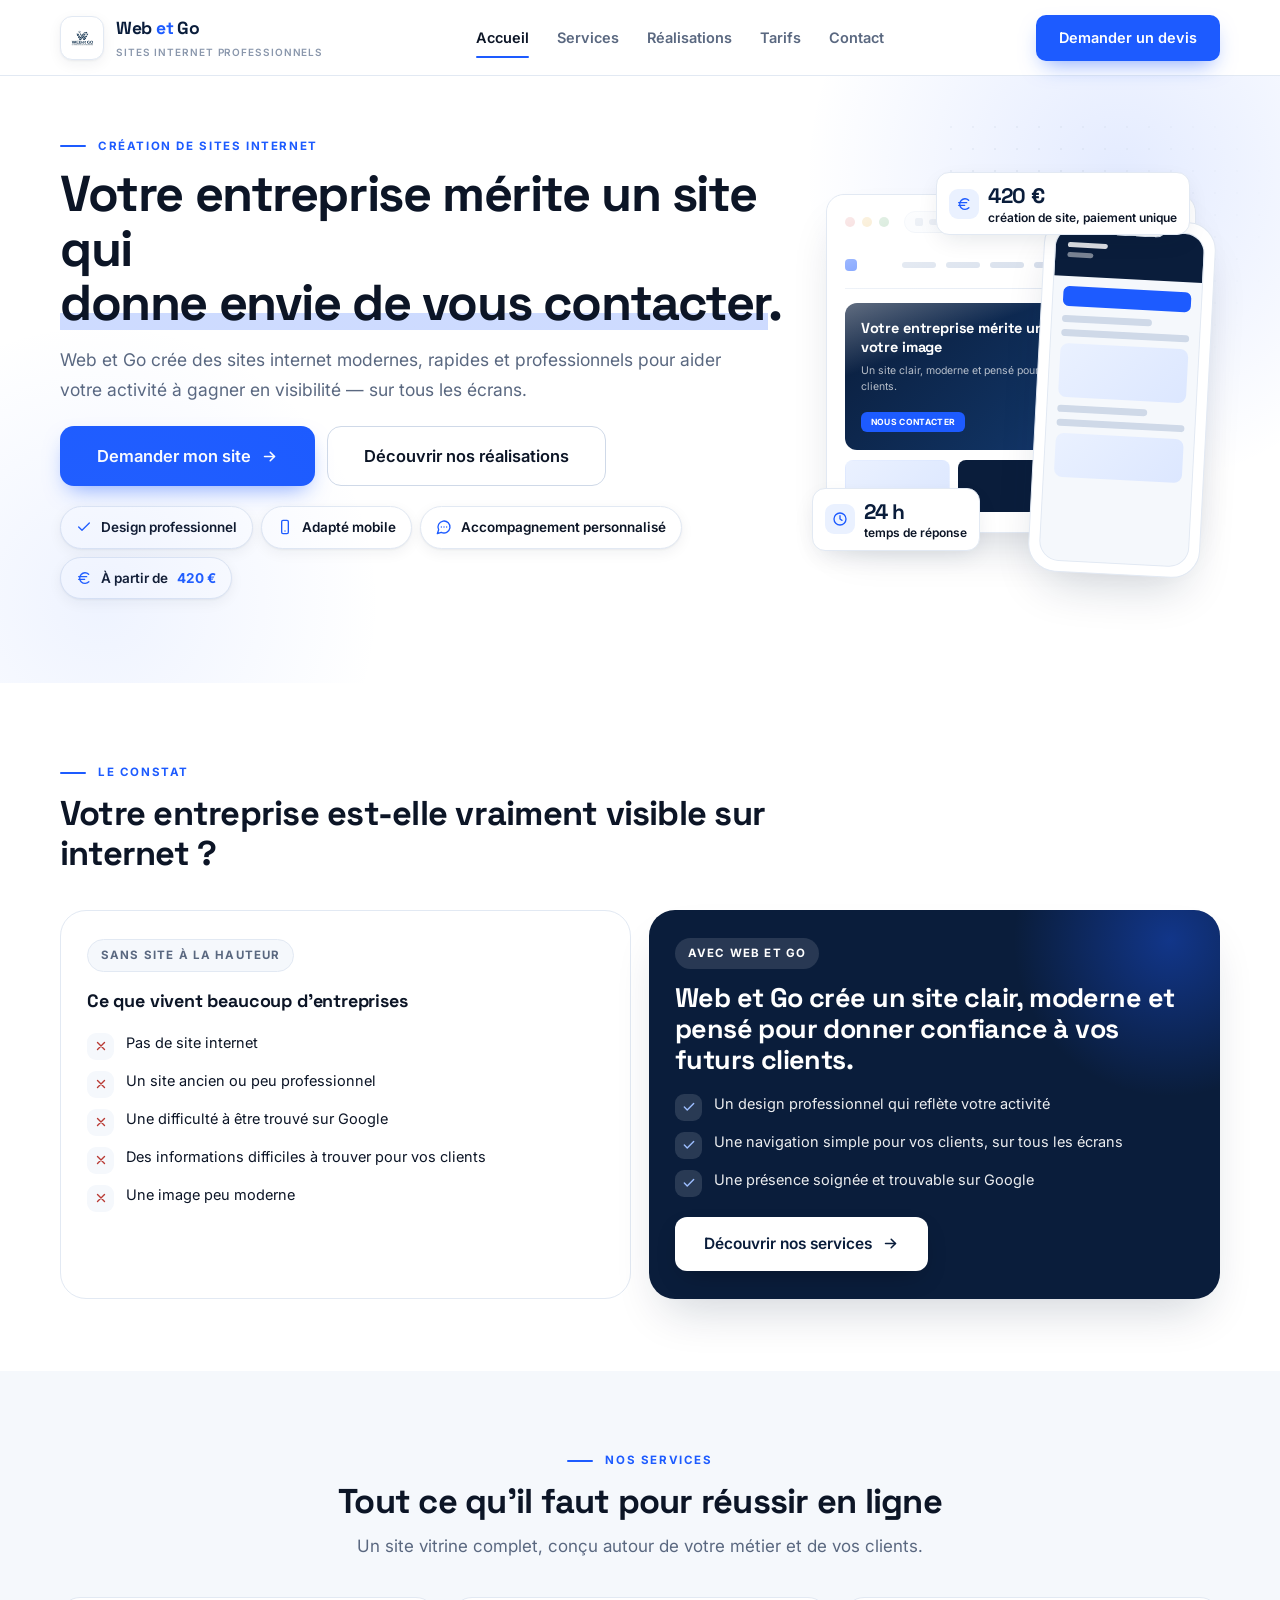
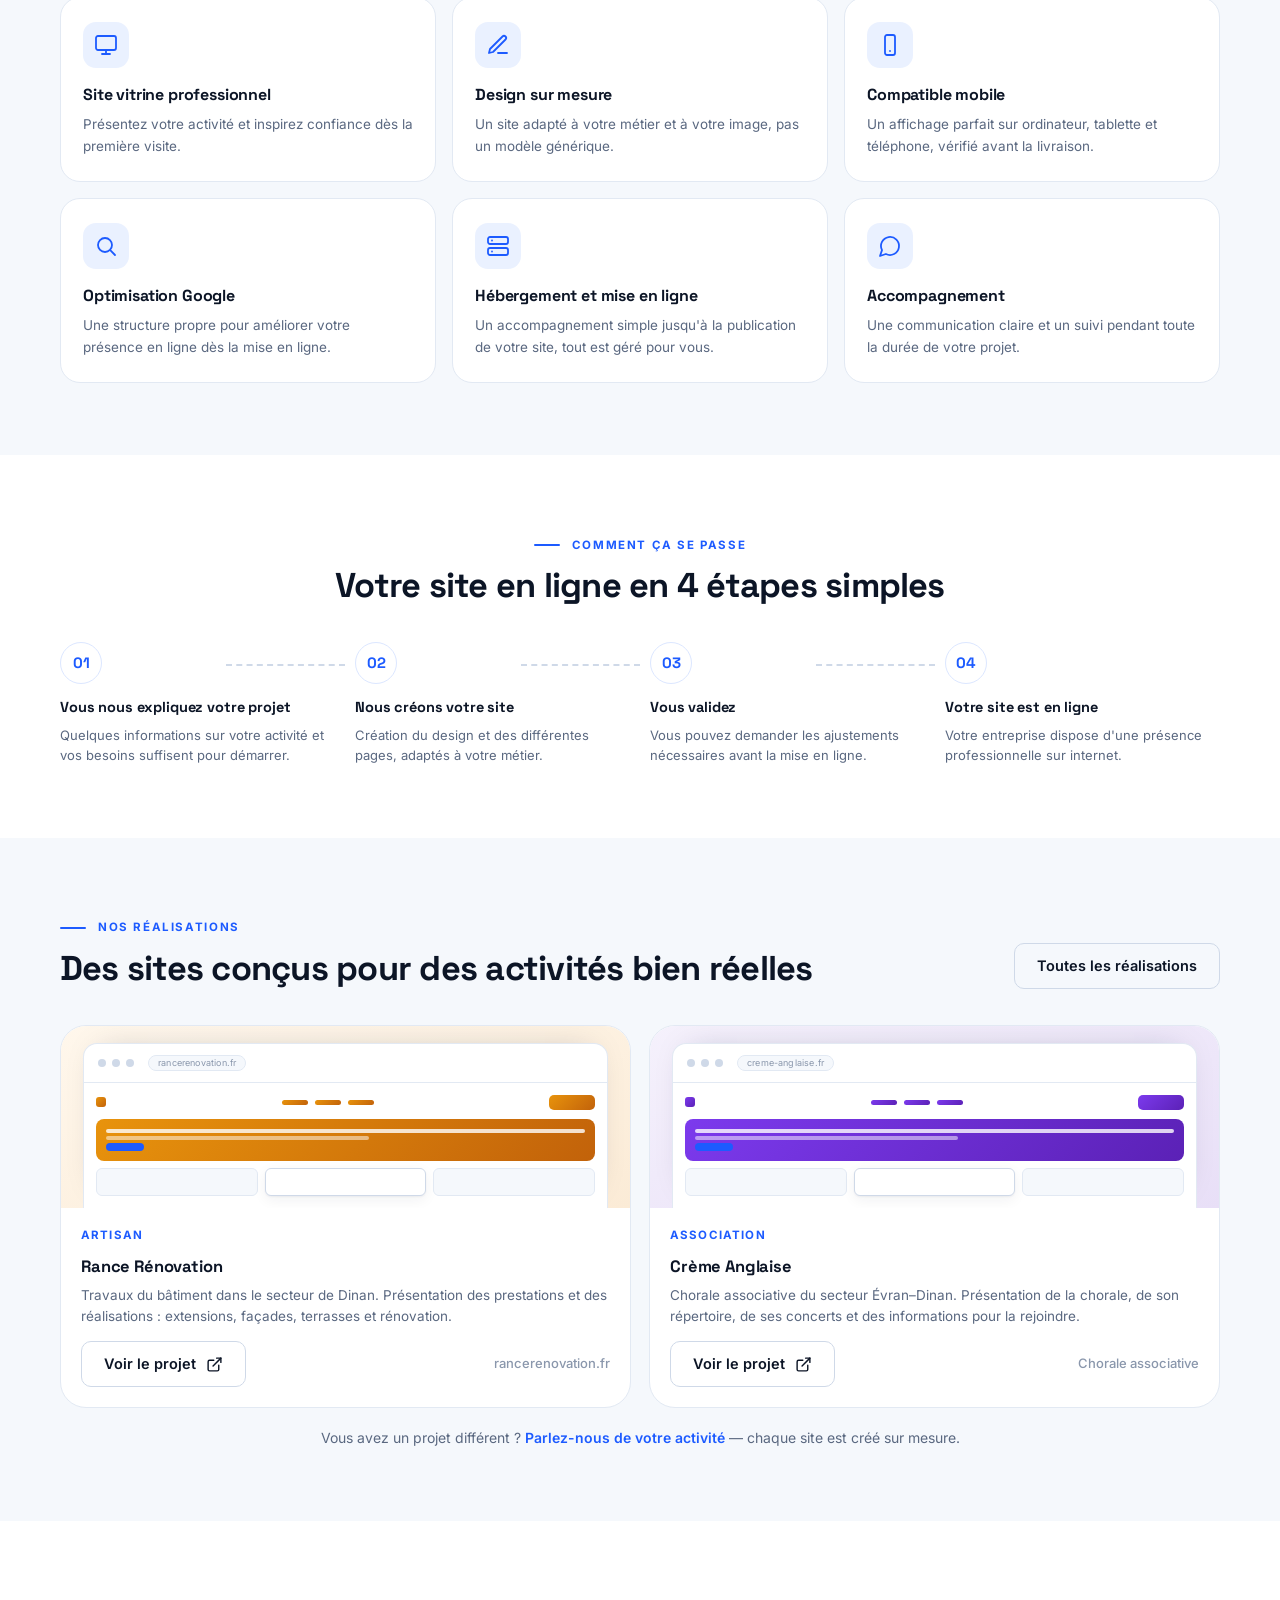
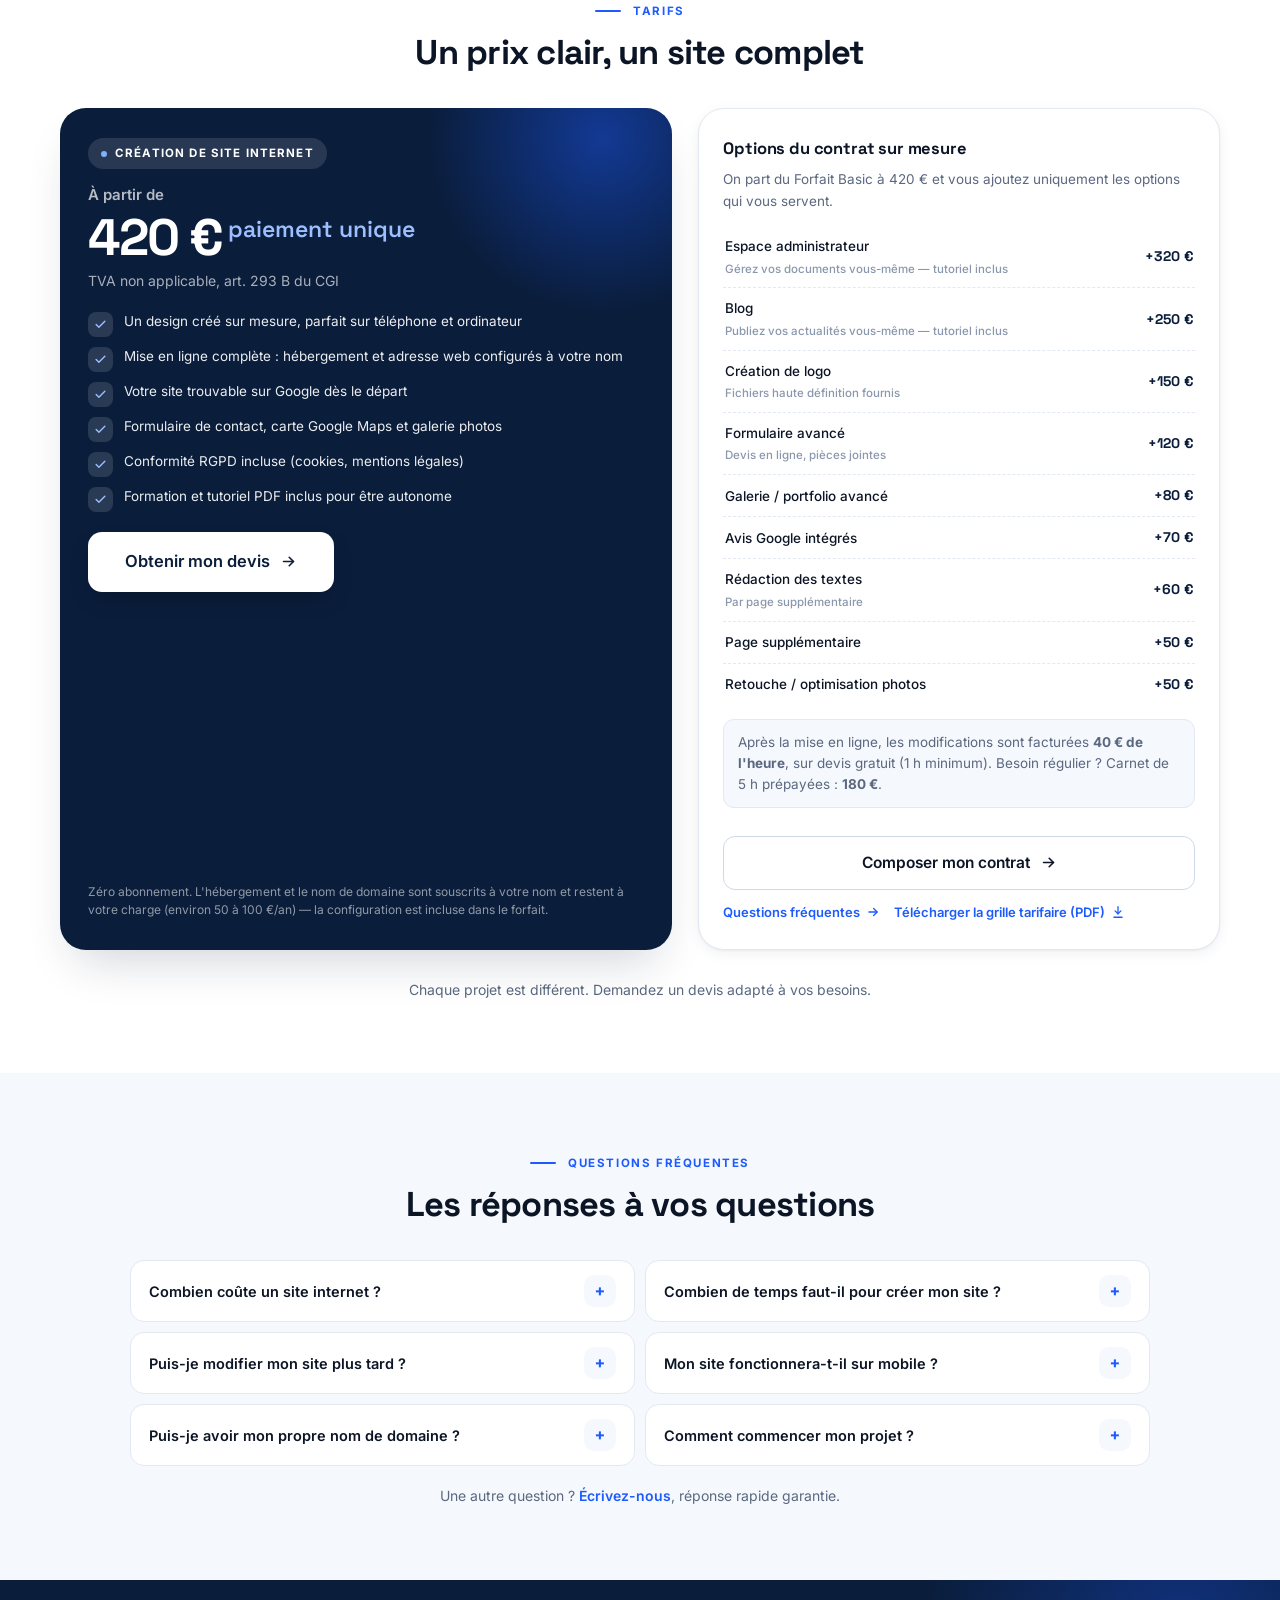
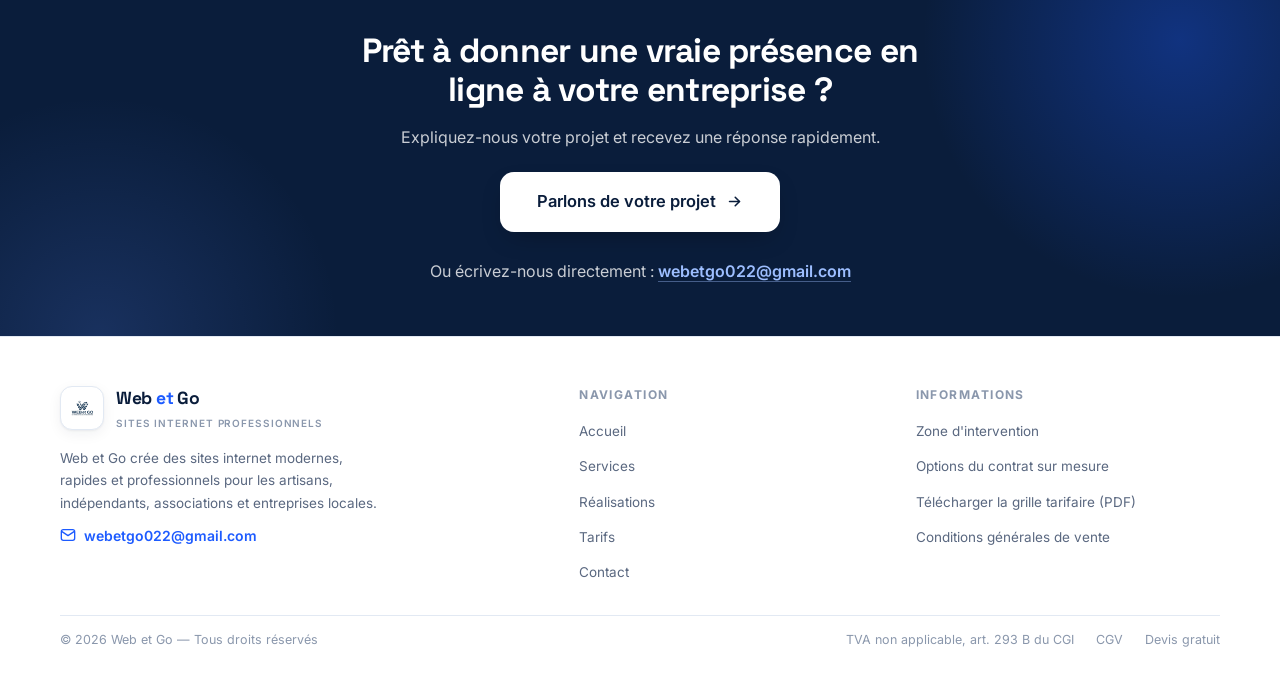
==== commit b65e9492: "Add files via upload" ====
--- a/index.html
+++ b/index.html
@@ -2,800 +2,1189 @@
 <html lang="fr">
 <head>
 <meta charset="UTF-8">
-<meta name="viewport" content="width=device-width,initial-scale=1.0,viewport-fit=cover">
-<meta name="description" content="WebetGo crée des sites vitrines modernes, rapides et pensés pour vous ramener des clients. Beau sur téléphone et ordinateur, prix clair, accompagnement simple.">
+<meta name="viewport" content="width=device-width, initial-scale=1.0, viewport-fit=cover">
+<title>Web et Go — Création de site internet professionnel</title>
+<meta name="description" content="Web et Go crée des sites internet modernes, rapides et professionnels pour les artisans, indépendants, associations et entreprises locales. À partir de 420 €.">
 <meta name="robots" content="index,follow">
-<meta name="theme-color" content="#0f6e63">
-<link rel="preconnect" href="https://fonts.googleapis.com">
-<link rel="preconnect" href="https://fonts.gstatic.com" crossorigin>
-<link href="https://fonts.googleapis.com/css2?family=Source+Serif+4:opsz,wght@8..60,500;8..60,600;8..60,700&family=Work+Sans:wght@400;500;600;700&family=IBM+Plex+Mono:wght@400;500;600&display=swap" rel="stylesheet">
+<meta name="theme-color" content="#0A1D3B">
+<link rel="canonical" href="https://www.webetgo.fr/index.html">
 <link rel="icon" href="favicon.ico" sizes="any">
 <link rel="icon" type="image/png" sizes="32x32" href="favicon-32x32.png">
 <link rel="icon" type="image/png" sizes="16x16" href="favicon-16x16.png">
 <link rel="icon" type="image/png" href="favicon.png">
 <link rel="apple-touch-icon" href="apple-touch-icon.png">
-<title>Web et Go — Création de site internet professionnel</title>
-<style>
-/* === RESET === */
-*,*::before,*::after{box-sizing:border-box;margin:0;padding:0}
-html{scroll-behavior:smooth;-webkit-text-size-adjust:100%}
-
-/* === TOKENS ===
-   Palette named: encre (ink text), papier (paper bg), lagon (primary
-   accent — Méditerranée), lagon-fonce (deep accent), sable (rare warm
-   highlight for stamps/marks). Kept original var names (--blue/--violet/
-   --cyan) so every existing var()-based rule and inline style below
-   inherits the new palette automatically. */
-:root{
-  --blue:#0f6e63;--violet:#0a3f39;--cyan:#3fa79a;
-  --sable:#b8862e;
-  --text:#1c211f;--muted:#6b6a60;--line:#dcd6c7;
-  --bg:#f6f3ec;--bg2:#efeae0;--bg3:#e7e2d4;
-  --card:#fffdf9;--cb:rgba(28,33,31,.10);
-  --ss:0 1px 2px rgba(20,22,18,.06);
-  --sm:0 6px 18px rgba(20,22,18,.08);
-  --lg:0 14px 34px rgba(20,22,18,.12);
-  --r:10px;--rs:6px;--rl:14px;
-  --nh:64px;--max:1160px;
-  --ease:cubic-bezier(.22,1,.36,1);
-  --f-display:"Source Serif 4",Georgia,serif;
-  --f-mono:"IBM Plex Mono",ui-monospace,SFMono-Regular,Menlo,monospace;
-}
-body.dark{
-  --text:#eeece3;--muted:#9c988a;--line:rgba(238,236,227,.12);
-  --bg:#12160f;--bg2:#161b13;--bg3:#1b2117;
-  --card:#171c14;--cb:rgba(238,236,227,.09);
-  --ss:0 1px 3px rgba(0,0,0,.35);
-  --sm:0 6px 20px rgba(0,0,0,.30);
-  --lg:0 14px 36px rgba(0,0,0,.40);
-  --sable:#d9a648;
-}
-
-/* === BASE === */
-body{
-  font-family:"Work Sans",-apple-system,BlinkMacSystemFont,"Segoe UI",sans-serif;
-  font-size:16px;line-height:1.6;color:var(--text);
-  background:var(--bg);-webkit-font-smoothing:antialiased;
-  overflow-x:hidden;transition:background .25s,color .25s;
-}
-a{color:inherit;text-decoration:none}
-img,svg{display:block;max-width:100%}
-button,input,select,textarea{font:inherit}
-
-/* === LAYOUT === */
-.wrap{width:min(var(--max),100% - 32px);margin-inline:auto}
-.sec{padding:80px 0}
-.sec-alt{background:var(--bg2)}
-.sec-dark{
-  background:linear-gradient(135deg,var(--blue),var(--violet));
-  color:#fff;
-}
-
-/* === TYPOGRAPHY === */
-.ey{
-  display:inline-flex;align-items:center;gap:9px;
-  font-family:var(--f-mono);
-  font-size:11px;font-weight:600;letter-spacing:.08em;
-  text-transform:uppercase;color:var(--blue);margin-bottom:14px;
-}
-.ey::before{
-  content:"§";font-weight:600;color:var(--sable);
-  flex-shrink:0;
-}
-h1,h2{font-family:var(--f-display)}
-h1{font-size:clamp(2.1rem,5vw,4.4rem);line-height:1.06;
-   letter-spacing:-.01em;font-weight:600}
-h2{font-size:clamp(1.6rem,3.4vw,2.85rem);line-height:1.12;
-   letter-spacing:-.01em;font-weight:600}
-h3{font-size:clamp(1.05rem,2vw,1.3rem);line-height:1.32;
-   letter-spacing:0;font-weight:700}
-.lead{font-size:clamp(15px,1.8vw,18px);line-height:1.78;
-      color:var(--muted);max-width:64ch}
-.mu{color:var(--muted)}
-.sh{margin-bottom:44px}
-.sh .lead{margin-top:10px}
-
-/* === BUTTONS === */
-.btn{
-  display:inline-flex;align-items:center;justify-content:center;
-  gap:8px;height:52px;padding:0 26px;border-radius:var(--rs);
-  font-weight:700;font-size:15px;border:none;cursor:pointer;
-  transition:transform .15s var(--ease),box-shadow .2s,opacity .15s,border-color .18s;
-  white-space:nowrap;
-}
-.btn:hover{transform:translateY(-1px)}
-.btn:active{transform:none;opacity:.88}
-.bp{
-  background:var(--text);color:var(--bg);box-shadow:var(--ss);
-}
-.bp:hover{box-shadow:var(--sm)}
-.bo{
-  background:transparent;color:var(--text);
-  border:1.5px solid var(--line);
-}
-.bo:hover{border-color:var(--blue);color:var(--blue)}
-.bw{background:var(--card);color:var(--blue);
-    box-shadow:var(--ss);border:1.5px solid var(--line)}
-.bs{height:42px;padding:0 18px;font-size:13px}
-
-/* === NAV === */
-.nav-wrap{
-  position:sticky;top:0;z-index:100;height:var(--nh);
-  background:var(--bg);
-  border-bottom:1px solid var(--line);
-  transition:background .25s,box-shadow .25s,border-color .25s;
-}
-.nav-wrap.sc{box-shadow:var(--ss)}
-.nav-in{
-  height:var(--nh);display:flex;align-items:center;
-  justify-content:space-between;gap:16px;
-}
-.brand{display:flex;align-items:center;gap:10px;flex-shrink:0}
-.brand-logo{
-  width:40px;height:40px;border-radius:var(--rs);padding:3px;
-  background:var(--card);border:1px solid var(--line);
-  object-fit:contain;flex-shrink:0;
-}
-.brand-name{font-family:var(--f-display);font-size:19px;font-weight:600;letter-spacing:0}
-.brand-sub{
-  font-family:var(--f-mono);
-  font-size:10px;font-weight:500;letter-spacing:.05em;
-  text-transform:uppercase;color:var(--muted);display:block;line-height:1;
-}
-.nav-links{
-  display:flex;align-items:center;gap:22px;
-  flex:1;max-width:620px;justify-content:center;
-}
-.nav-links a{
-  padding:6px 2px;font-size:13px;
-  font-weight:600;color:var(--muted);position:relative;
-  transition:color .18s;white-space:nowrap;
-}
-.nav-links a::after{
-  content:"";position:absolute;left:0;right:0;bottom:-2px;height:1.5px;
-  background:var(--blue);transform:scaleX(0);transform-origin:left;
-  transition:transform .2s var(--ease);
-}
-.nav-links a:hover,.nav-links a.on{color:var(--blue)}
-.nav-links a:hover::after,.nav-links a.on::after{transform:scaleX(1)}
-.nav-act{display:flex;align-items:center;gap:10px;flex-shrink:0}
-.btn-th{
-  width:40px;height:40px;border-radius:var(--rs);
-  border:1px solid var(--line);background:var(--card);
-  color:var(--text);cursor:pointer;font-size:15px;
-  display:grid;place-items:center;
-  transition:transform .2s;flex-shrink:0;
-}
-.btn-th:hover{transform:scale(1.06)}
-.btn-hm{
-  display:none;width:40px;height:40px;border-radius:var(--rs);
-  border:1px solid var(--line);background:var(--card);
-  cursor:pointer;flex-direction:column;
-  align-items:center;justify-content:center;gap:5px;flex-shrink:0;
-}
-.btn-hm span{
-  display:block;width:18px;height:2px;border-radius:2px;
-  background:var(--text);transition:.25s;
-}
-.btn-hm.op span:nth-child(1){transform:translateY(7px) rotate(45deg)}
-.btn-hm.op span:nth-child(2){opacity:0;transform:scaleX(0)}
-.btn-hm.op span:nth-child(3){transform:translateY(-7px) rotate(-45deg)}
-.drawer{
-  display:none;position:fixed;
-  top:var(--nh);left:0;right:0;bottom:0;
-  background:var(--bg);z-index:99;
-  flex-direction:column;padding:16px 16px 40px;gap:6px;
-  overflow-y:auto;
-  transform:translateX(100%);
-  transition:transform .28s var(--ease);
-  border-left:1px solid var(--line);
-}
-.drawer.op{transform:translateX(0)}
-.drawer a{
-  display:flex;align-items:center;min-height:52px;padding:0 16px;
-  border-radius:var(--rs);font-size:16px;font-weight:700;
-  color:var(--text);border:1px solid var(--line);
-  transition:background .18s,color .18s,border-color .18s;
-}
-.drawer a:hover,.drawer a.on{
-  background:var(--bg3);color:var(--blue);
-  border-color:var(--blue);
-}
-.drawer .btn{width:100%;height:54px;margin-top:10px}
-
-/* === CARDS === */
-.card{
-  background:var(--card);border:1px solid var(--cb);
-  border-radius:var(--r);padding:26px;
-  box-shadow:var(--ss);
-  transition:box-shadow .22s,transform .22s,border-color .22s;
-}
-.card:hover{box-shadow:var(--sm);transform:translateY(-2px);border-color:var(--cb)}
-.ibox{
-  width:46px;height:46px;border-radius:var(--rs);
-  background:var(--bg3);border:1px solid var(--line);
-  color:var(--blue);display:grid;place-items:center;
-  font-family:var(--f-mono);
-  font-size:17px;font-weight:600;margin-bottom:14px;flex-shrink:0;
-}
-
-/* === GRIDS === */
-.g2{display:grid;grid-template-columns:repeat(2,1fr);gap:18px}
-.g3{display:grid;grid-template-columns:repeat(3,1fr);gap:18px}
-.g4{display:grid;grid-template-columns:repeat(4,1fr);gap:18px}
-
-/* === PILLS === */
-.pill{
-  display:inline-flex;align-items:center;gap:8px;
-  padding:9px 14px;border-radius:var(--rs);font-size:14px;font-weight:600;
-  background:var(--bg2);border:1px solid var(--line);
-}
-.pdot{
-  width:6px;height:6px;border-radius:50%;flex-shrink:0;
-  background:var(--blue);
-}
-
-/* === HERO === */
-.hero{padding:64px 0 56px;overflow:hidden}
-.hg{display:grid;grid-template-columns:1fr 1fr;gap:52px;align-items:center}
-.hc{display:grid;gap:0}
-.hc h1{margin-bottom:8px}
-.hc .sub{
-  font-size:clamp(1rem,2vw,1.3rem);font-weight:700;
-  color:var(--muted);letter-spacing:-.02em;margin-bottom:20px;
-}
-.hc .lead{margin-bottom:24px}
-.hctas{display:flex;gap:12px;flex-wrap:wrap;margin-bottom:22px}
-.hbadges{display:flex;flex-wrap:wrap;gap:8px}
-
-/* === MOCKUP === */
-.mk{
-  background:var(--bg2);border:1px solid var(--line);
-  border-radius:var(--rl);padding:18px;box-shadow:var(--lg);
-}
-.mk-bar{display:flex;gap:6px;align-items:center;margin-bottom:14px}
-.mk-dot{width:9px;height:9px;border-radius:50%}
-.mk-h{
-  background:linear-gradient(135deg,var(--blue),var(--violet));
-  border-radius:var(--rs);padding:20px;color:#fff;margin-bottom:12px;
-}
-.mk-h h4{font-size:clamp(14px,2vw,20px);line-height:1.22;margin-bottom:6px;font-weight:800}
-.mk-h p{font-size:12px;opacity:.85;line-height:1.5}
-.mk-bl{display:grid;grid-template-columns:1fr 1fr;gap:9px}
-.mk-b{height:80px;border-radius:var(--rs);border:1px solid var(--line)}
-.fc{
-  position:absolute;background:var(--card);border:1px solid var(--cb);
-  border-radius:14px;padding:13px 16px;box-shadow:var(--lg);font-size:13px;font-weight:700;
-}
-.fc .n{font-size:26px;font-weight:900;letter-spacing:-.04em;color:var(--blue);display:block}
-
-/* === STATS === */
-.stats{display:grid;grid-template-columns:repeat(3,1fr);gap:1px;background:var(--line)}
-.stat{background:var(--card);padding:30px 20px;text-align:center}
-.sn{font-size:clamp(1.8rem,4vw,3.2rem);font-weight:900;letter-spacing:-.05em;color:var(--blue);line-height:1}
-.sl{font-size:14px;color:var(--muted);margin-top:5px}
-
-/* === FEATURE SPLIT === */
-.fsplit{display:grid;grid-template-columns:1fr 1fr;gap:44px;align-items:start}
-.fitems{display:grid;gap:12px;margin-top:24px}
-.fi{
-  padding:18px 20px;border-radius:var(--rs);
-  border:1px solid var(--line);background:var(--bg2);
-  transition:border-color .2s,box-shadow .2s;
-}
-.fi:hover{border-color:var(--blue);box-shadow:var(--sm)}
-.fi h3{margin-bottom:5px}
-.fi p{font-size:14px;color:var(--muted);line-height:1.6}
-.fvis{
-  border-radius:var(--rl);
-  background:var(--bg3);
-  padding:26px;border:1px solid var(--line);
-  background-image:radial-gradient(var(--cb) 1px,transparent 1px);
-  background-size:16px 16px;
-}
-.fchips{display:flex;flex-wrap:wrap;gap:9px;margin-top:18px}
-.fchip{
-  font-family:var(--f-mono);
-  padding:8px 13px;border-radius:var(--rs);font-size:12px;font-weight:500;
-  background:var(--card);border:1px solid var(--line);
-  transition:border-color .18s,color .18s;
-}
-.fchip:hover{border-color:var(--blue);color:var(--blue)}
-
-/* === TEMPLATES === */
-.filters{display:flex;flex-wrap:wrap;gap:8px;margin-bottom:24px}
-.fb{
-  padding:9px 17px;border-radius:var(--rs);font-size:13px;font-weight:600;
-  border:1px solid var(--line);background:transparent;color:var(--muted);
-  cursor:pointer;transition:.18s;
-}
-.fb:hover,.fb.on{
-  background:var(--text);
-  color:var(--bg);border-color:var(--text);
-}
-.tc{overflow:hidden;padding:0;cursor:pointer;transition:transform .25s,box-shadow .25s}
-.tc:hover{transform:translateY(-4px);box-shadow:var(--lg)}
-.tcov{
-  height:220px;display:flex;align-items:flex-end;padding:16px;
-  position:relative;overflow:hidden;
-  background:var(--bg3);
-}
-.tcov.cy{background:#dee9e5}
-.tcov.vi{background:#efe6d2}
-.tcov.pi{background:#efe1da}
-.tcov.gr{background:#e1e6d8}
-.tprev{
-  width:100%;background:var(--card);border-radius:var(--rs);
-  padding:14px;
-  border:1px solid var(--line);
-  box-shadow:var(--ss);
-}
-.tprev .tag{
-  display:inline-block;padding:3px 9px;border-radius:3px;
-  font-family:var(--f-mono);
-  background:var(--bg3);color:var(--blue);font-size:10px;
-  font-weight:600;letter-spacing:.06em;text-transform:uppercase;margin-bottom:7px;
-}
-.tprev strong{display:block;font-family:var(--f-display);font-size:15px;letter-spacing:0;color:var(--text);margin-bottom:4px}
-.tprev p{font-size:12px;color:var(--muted);line-height:1.5}
-.tinfo{padding:18px 20px}
-.tmeta{display:flex;justify-content:space-between;align-items:center;margin-top:8px;font-size:13px;color:var(--muted)}
-
-/* === PRICING === */
-.pc{border-radius:var(--rl);padding:30px;border:1px solid var(--cb);background:var(--card)}
-.pcf{
-  background:var(--text);
-  color:var(--bg);border:none;box-shadow:var(--lg);
-}
-.pbadge{
-  display:inline-block;padding:5px 13px;border-radius:3px;
-  font-family:var(--f-mono);
-  font-size:11px;font-weight:600;letter-spacing:.08em;text-transform:uppercase;
-  background:var(--bg3);color:var(--blue);margin-bottom:16px;
-}
-.pcf .pbadge{background:rgba(255,255,255,.18);color:#fff}
-.price{font-size:58px;font-weight:900;letter-spacing:-.06em;line-height:1;margin:16px 0 8px}
-.pl{list-style:none;display:grid;gap:9px;margin:18px 0 24px}
-.pl li{display:flex;align-items:flex-start;gap:9px;font-size:14px;line-height:1.55}
-.pl li::before{
-  content:"✓";flex-shrink:0;width:19px;height:19px;border-radius:4px;
-  background:var(--bg3);color:var(--blue);
-  display:grid;place-items:center;font-size:11px;font-weight:700;margin-top:1px;
-}
-.pcf .pl li::before{background:rgba(255,255,255,.16);color:var(--bg)}
-.pcf .mu{color:rgba(255,255,255,.68)}
-
-/* === FAQ === */
-.faq{display:grid;gap:9px}
-details{border:1px solid var(--line);border-radius:var(--rs);background:var(--card);overflow:hidden}
-summary{
-  list-style:none;padding:17px 20px;font-weight:700;font-size:16px;
-  cursor:pointer;display:flex;justify-content:space-between;
-  align-items:center;gap:16px;user-select:none;
-}
-summary::-webkit-details-marker{display:none}
-summary::after{content:"+";font-family:var(--f-mono);font-size:18px;color:var(--blue);flex-shrink:0;transition:transform .25s}
-details[open] summary::after{transform:rotate(45deg)}
-details p{padding:0 20px 18px;color:var(--muted);line-height:1.75;font-size:15px}
-
-/* === CONTACT === */
-.cgrid{display:grid;grid-template-columns:.9fr 1.1fr;gap:26px;align-items:start}
-.cinfo{display:grid;gap:10px;margin-top:20px}
-.cb{padding:15px 17px;border-radius:var(--rs);border:1px solid var(--line);background:var(--bg2);font-size:14px}
-.cb strong{display:block;margin-bottom:2px}
-.fg{display:grid;gap:13px}
-.fr{display:grid;grid-template-columns:1fr 1fr;gap:13px}
-label{display:grid;gap:5px;font-size:14px;font-weight:700}
-input,select,textarea{
-  width:100%;padding:12px 15px;border-radius:var(--rs);
-  border:1px solid var(--line);background:var(--bg2);
-  color:var(--text);font-size:15px;
-  transition:border-color .18s,box-shadow .18s;
-}
-input:focus,select:focus,textarea:focus{
-  outline:none;border-color:var(--blue);
-  box-shadow:0 0 0 3px rgba(15,110,99,.14);
-}
-textarea{min-height:130px;resize:vertical}
-body.dark input,body.dark select,body.dark textarea{background:var(--bg3)}
-.fn{font-size:13px;color:var(--muted);margin-top:7px}
-
-/* === MAP === */
-.mwrap{
-  border-radius:var(--rl);overflow:hidden;
-  border:1px solid var(--line);box-shadow:var(--lg);
-  display:grid;grid-template-columns:320px 1fr;
-}
-.mcp{padding:32px 28px;background:var(--bg2);
-     display:flex;flex-direction:column;justify-content:center;gap:14px}
-.mzones{display:flex;flex-wrap:wrap;gap:9px;margin-top:6px}
-.mz{
-  display:inline-flex;align-items:center;gap:7px;
-  font-family:var(--f-mono);
-  padding:7px 12px;border-radius:var(--rs);font-size:12px;font-weight:500;
-  background:var(--card);border:1px solid var(--line);
-}
-.mzd{width:6px;height:6px;border-radius:50%;background:var(--blue);flex-shrink:0}
-.mvis{position:relative;min-height:400px;overflow:hidden}
-.mvis img{position:absolute;inset:0;width:100%;height:100%;object-fit:cover}
-.mov{position:absolute;inset:0;background:linear-gradient(to right,rgba(20,22,18,.06),transparent)}
-.mring{
-  position:absolute;left:50%;top:50%;
-  width:min(90%,560px);aspect-ratio:1;transform:translate(-50%,-50%);
-  border-radius:50%;border:1.5px dashed rgba(15,110,99,.55);
-  background:radial-gradient(circle,rgba(15,110,99,.08),rgba(15,110,99,.03) 55%,transparent 70%);
-}
-.mpin{position:absolute;width:10px;height:10px;border-radius:50%;background:var(--blue);
-      box-shadow:0 0 0 4px rgba(15,110,99,.18)}
-.mlbl{
-  position:absolute;padding:5px 10px;border-radius:var(--rs);
-  font-family:var(--f-mono);
-  background:var(--card);border:1px solid var(--line);
-  font-weight:600;font-size:11px;color:var(--text);
-  box-shadow:var(--ss);
-}
-.mleg{position:absolute;bottom:14px;left:14px;right:14px;display:flex;justify-content:space-between;flex-wrap:wrap;gap:7px}
-.mleg span{
-  display:inline-flex;align-items:center;gap:7px;
-  font-family:var(--f-mono);
-  padding:6px 11px;border-radius:var(--rs);font-size:11px;font-weight:600;color:var(--text);
-  background:var(--card);border:1px solid var(--line);
-  box-shadow:var(--ss);
-}
-
-/* === FOOTER === */
-.foot{border-top:1px solid var(--line);padding:40px 0 48px;background:var(--bg2)}
-.fin{display:flex;justify-content:space-between;gap:24px;flex-wrap:wrap;align-items:flex-start}
-.fbrand{display:grid;gap:5px}
-.fbrand strong{font-family:var(--f-display);font-size:19px;font-weight:600;letter-spacing:0}
-.flinks{display:flex;flex-wrap:wrap;gap:14px}
-.flinks a{font-size:14px;font-weight:600;color:var(--muted);transition:color .18s}
-.flinks a:hover{color:var(--blue)}
-.fcop{font-family:var(--f-mono);margin-top:28px;font-size:12px;color:var(--muted)}
-
-/* === REVEAL === */
-.rev{opacity:0;transform:translateY(14px);
-     transition:opacity .55s var(--ease),transform .55s var(--ease)}
-.rev.in{opacity:1;transform:none}
-
-/* === CGV === */
-.cgv-c{max-width:820px;margin-inline:auto;padding:36px;border-radius:var(--rl)}
-.cgv-s{padding:20px 0;border-bottom:1px solid var(--line)}
-.cgv-s:last-child{border:none}
-.cgv-s h2{font-size:clamp(1rem,2vw,1.35rem);margin-bottom:8px}
-.cgv-s p{font-size:15px;color:var(--muted);line-height:1.8}
-.nbox{margin-top:18px;padding:15px 17px;border-radius:var(--rs);
-      background:#f3ead6;border:1px solid #dcc48c;color:#6b4f18;font-size:14px;line-height:1.65}
-body.dark .nbox{background:#241c0a;border-color:#5c481c;color:#d9a648}
-
-/* ════════════════════════════
-   RESPONSIVE — ≤ 980px
-   ════════════════════════════ */
-@media(max-width:980px){
-  .btn-hm{display:flex}
-  .nav-links{display:none}
-  .nav-act .btn{display:none}
-  .drawer{display:flex}
-  .fc{display:none}
-  .hg,.fsplit,.cgrid{grid-template-columns:1fr}
-  .g4{grid-template-columns:repeat(2,1fr)}
-  .mwrap{grid-template-columns:1fr}
-  .mvis{min-height:340px}
-}
-
-/* ════════════════════════════
-   MOBILE — ≤ 640px
-   ════════════════════════════ */
-@media(max-width:640px){
-  :root{--nh:60px;--r:14px;--rs:9px;--rl:18px}
-  body{font-size:16px}
-  .wrap{width:calc(100% - 26px)}
-  .sec{padding:48px 0}
-  .sh{margin-bottom:26px}
-
-  /* Nav */
-  .nav-in{padding:0 2px}
-  .brand-logo{width:38px;height:38px;border-radius:10px}
-  .brand-name{font-size:16px}
-  .brand-sub{display:none}
-  .btn-th,.btn-hm{width:38px;height:38px;border-radius:10px;font-size:14px}
-
-  /* Typography */
-  h1{font-size:clamp(2rem,9vw,2.8rem);line-height:1.08;letter-spacing:-.04em}
-  h2{font-size:clamp(1.55rem,7.5vw,2.1rem);line-height:1.12;letter-spacing:-.035em}
-  h3{font-size:1.1rem}
-  .lead{font-size:15px;line-height:1.72;max-width:none}
-  .ey{font-size:10px;margin-bottom:9px}
-
-  /* Hero */
-  .hero{padding:32px 0 28px}
-  .hg{gap:24px}
-  .hc h1{margin-bottom:6px}
-  .hc .sub{font-size:1rem;margin-bottom:16px}
-  .hc .lead{font-size:15px;margin-bottom:18px}
-  .hctas{gap:9px;margin-bottom:18px}
-  .hctas .btn{width:100%;justify-content:center;height:52px;font-size:15px;border-radius:13px}
-  .hbadges{display:grid;grid-template-columns:1fr 1fr;gap:7px}
-  .pill{padding:8px 11px;font-size:13px;border-radius:9px}
-
-  /* Mockup */
-  .mk{padding:13px;border-radius:16px}
-  .mk-bar{margin-bottom:10px}
-  .mk-dot{width:8px;height:8px}
-  .mk-h{padding:14px;border-radius:9px;margin-bottom:9px}
-  .mk-h h4{font-size:14px;margin-bottom:4px}
-  .mk-h p{font-size:11px}
-  .mk-bl{gap:7px}
-  .mk-b{height:68px;border-radius:9px}
-
-  /* Stats */
-  .stats{grid-template-columns:repeat(3,1fr)}
-  .stat{padding:20px 8px}
-  .sn{font-size:1.7rem}
-  .sl{font-size:11px}
-
-  /* Grids */
-  .g2,.g3,.g4{grid-template-columns:1fr;gap:11px}
-
-  /* Cards */
-  .card{padding:18px}
-  .ibox{width:44px;height:44px;border-radius:11px;font-size:18px;margin-bottom:11px}
-
-  /* Features */
-  .fsplit{gap:24px}
-  .fitems{gap:9px;margin-top:16px}
-  .fi{padding:15px 17px}
-  .fvis{padding:18px}
-  .fchips{gap:6px;margin-top:13px}
-  .fchip{padding:7px 12px;font-size:12px}
-
-  /* Templates */
-  .filters{
-    display:flex;flex-wrap:nowrap;overflow-x:auto;
-    padding-bottom:4px;gap:6px;
-    -webkit-overflow-scrolling:touch;scrollbar-width:none;
-  }
-  .filters::-webkit-scrollbar{display:none}
-  .fb{flex-shrink:0;padding:7px 13px;font-size:12px}
-  .tcov{height:190px;padding:13px}
-  .tprev{padding:12px;border-radius:10px}
-  .tinfo{padding:15px 17px}
-
-  /* Pricing */
-  .pc{padding:22px}
-  .price{font-size:48px}
-  .pl{gap:8px;margin:15px 0 20px}
-  .pl li{font-size:14px}
-
-  /* FAQ */
-  .faq{gap:7px}
-  details{border-radius:9px}
-  summary{padding:14px 17px;font-size:15px}
-  details p{padding:0 17px 15px;font-size:14px}
-
-  /* Contact */
-  .cgrid{grid-template-columns:1fr;gap:16px}
-  .cinfo{gap:7px;margin-top:14px}
-  .cb{padding:13px 15px;border-radius:9px}
-  .fg{gap:11px}
-  .fr{grid-template-columns:1fr;gap:11px}
-  input,select,textarea{padding:12px 14px;border-radius:9px;font-size:15px}
-  textarea{min-height:118px}
-
-  /* Map */
-  .mwrap{grid-template-columns:1fr}
-  .mcp{padding:22px 18px;gap:11px}
-  .mcp h3{font-size:1.15rem}
-  .mcp p{font-size:14px}
-  .mvis{min-height:290px}
-  .mleg{bottom:11px;left:11px;right:11px;gap:6px}
-  .mleg span{padding:6px 11px;font-size:11px}
-
-  /* Footer */
-  .foot{padding:32px 0 40px}
-  .fin{flex-direction:column;gap:18px}
-  .flinks{display:grid;grid-template-columns:1fr 1fr;gap:9px 18px}
-  .flinks a{font-size:14px}
-  .fcop{font-size:12px;margin-top:18px}
-
-  /* CGV */
-  .cgv-c{padding:18px}
-  .cgv-s{padding:16px 0}
-  .cgv-s h2{font-size:1rem}
-  .cgv-s p{font-size:14px}
-
-  /* Sections dark CTA */
-  .sec-dark .btn{width:100%;justify-content:center}
-}
-
-/* ══ ≤ 390px ══ */
-@media(max-width:390px){
-  :root{--nh:56px}
-  .brand-logo{width:34px;height:34px}
-  .brand-name{font-size:15px}
-  .wrap{width:calc(100% - 20px)}
-  h1{font-size:clamp(1.85rem,9vw,2.4rem)}
-  h2{font-size:clamp(1.4rem,8.5vw,1.85rem)}
-  .hbadges{grid-template-columns:1fr}
-  .stats{grid-template-columns:repeat(3,1fr)}
-  .sn{font-size:1.5rem}
-  .sl{font-size:10px}
-}
-
-/* ══ Reduced motion ══ */
-@media(prefers-reduced-motion:reduce){
-  *{transition:none !important;animation:none !important}
-  .rev{opacity:1;transform:none}
-}
-
-/* === PATCH RESPONSIVE (réagencement) === */
-/* Tablette */
-@media(max-width:980px){
-  .hg{gap:36px}
-  .hc{text-align:left}
-  .stats{grid-template-columns:repeat(3,1fr)}
-}
-/* Mobile */
-@media(max-width:640px){
-  /* Cartes "Pourquoi choisir" : une seule colonne, lecture fluide */
-  .g4{grid-template-columns:1fr;gap:12px}
-  .g4 .card{display:flex;gap:14px;align-items:flex-start;padding:16px}
-  .g4 .card .ibox{margin-bottom:0;flex-shrink:0}
-  .g4 .card h3{font-size:1rem}
-  /* Boutons héros : pleine largeur, empilés */
-  .hctas{flex-direction:column;align-items:stretch}
-  .hctas .btn{width:100%;justify-content:center}
-  /* Stats : bandes horizontales lisibles au lieu de 3 colonnes serrées */
-  .stats{grid-template-columns:1fr}
-  .stat{display:flex;align-items:baseline;justify-content:center;gap:10px;padding:16px 14px;text-align:left}
-  .sn{font-size:1.7rem}
-  .sl{font-size:13px;margin-top:0}
-  /* Badges héros : 2 colonnes propres */
-  .hbadges{display:grid;grid-template-columns:1fr 1fr;gap:8px}
-  .hbadges>*{justify-content:flex-start}
-}
-@media(max-width:390px){
-  .hbadges{grid-template-columns:1fr}
-  .stats{grid-template-columns:1fr}
-  .sn{font-size:1.5rem}
-  .sl{font-size:12px}
-  .g4 .card{padding:14px}
-}
-</style>
-<link rel="canonical" href="https://www.webetgo.fr/index.html">
+<link rel="manifest" href="site.webmanifest">
+<link rel="preconnect" href="https://fonts.googleapis.com"><link rel="preconnect" href="https://fonts.gstatic.com" crossorigin><link href="https://fonts.googleapis.com/css2?family=Inter:wght@400;500;600;700&family=Space+Grotesk:wght@500;600;700&display=swap" rel="stylesheet">
 <meta property="og:type" content="website">
 <meta property="og:locale" content="fr_FR">
 <meta property="og:site_name" content="Web et Go">
 <meta property="og:title" content="Web et Go — Création de site internet professionnel">
-<meta property="og:description" content="WebetGo crée des sites vitrines modernes, rapides et pensés pour vous ramener des clients. Beau sur téléphone et ordinateur, prix clair, accompagnement simple.">
+<meta property="og:description" content="Web et Go crée des sites internet modernes, rapides et professionnels pour les artisans, indépendants, associations et entreprises locales. À partir de 420 €.">
 <meta property="og:url" content="https://www.webetgo.fr/index.html">
 <meta property="og:image" content="https://www.webetgo.fr/favicon.png">
 <meta name="twitter:card" content="summary_large_image">
 <meta name="twitter:title" content="Web et Go — Création de site internet professionnel">
-<meta name="twitter:description" content="WebetGo crée des sites vitrines modernes, rapides et pensés pour vous ramener des clients. Beau sur téléphone et ordinateur, prix clair, accompagnement simple.">
-<script type="application/ld+json">
-{
-  "@context": "https://schema.org",
-  "@type": "ProfessionalService",
-  "name": "Web et Go",
-  "alternateName": "WebetGo",
-  "url": "https://www.webetgo.fr/",
-  "description": "Création de sites internet professionnels : design, mise en ligne, hébergement, nom de domaine et référencement sur Google.",
-  "areaServed": ["Dinan", "Évran", "Côtes-d'Armor", "Bretagne", "France"],
-  "priceRange": "€€",
-  "sameAs": []
-}
-</script>
-
+<meta name="twitter:description" content="Web et Go crée des sites internet modernes, rapides et professionnels pour les artisans, indépendants, associations et entreprises locales. À partir de 420 €.">
+<script type="application/ld+json">{"@context": "https://schema.org", "@type": "ProfessionalService", "name": "Web et Go", "alternateName": "WebetGo", "url": "https://www.webetgo.fr/", "description": "Création de sites internet professionnels : design, mise en ligne, hébergement, nom de domaine et référencement sur Google.", "areaServed": ["Dinan", "Évran", "Côtes-d'Armor", "Bretagne", "France"], "priceRange": "€€", "sameAs": []}</script>
+<style>
+/* ============================================================
+   WEB ET GO — Design system
+   Palette : bleu nuit, blanc, gris clair, bleu lumineux
+   Typo : Space Grotesk (titres) · Inter (textes)
+   ============================================================ */
+
+*,*::before,*::after{box-sizing:border-box;margin:0;padding:0}
+html{scroll-behavior:smooth;-webkit-text-size-adjust:100%}
+html:focus-within{scroll-behavior:smooth}
+
+:root{
+  --navy:#0A1D3B;
+  --navy2:#10315F;
+  --navy3:#163C73;
+  --blue:#1D5BFF;
+  --blue-d:#1450E6;
+  --blue2:#5C8BFF;
+  --sky:#EAF1FF;
+  --sky2:#DCE7FF;
+  --ink:#0C1526;
+  --muted:#5A6880;
+  --muted2:#8A97AC;
+  --bg:#FFFFFF;
+  --bg2:#F5F8FC;
+  --line:#E2E9F3;
+  --line2:#CFD9E8;
+  --danger:#B93A34;
+  --ok:#1D5BFF;
+  --shadow-s:0 1px 2px rgba(10,29,59,.05),0 4px 14px rgba(10,29,59,.06);
+  --shadow-m:0 8px 24px -6px rgba(10,29,59,.12);
+  --shadow-l:0 24px 48px -16px rgba(10,29,59,.20);
+  --r-s:10px;
+  --r-m:14px;
+  --r-l:20px;
+  --r-xl:26px;
+  --nav-h:76px;
+  --ease:cubic-bezier(.22,.8,.24,1);
+  --f-d:'Space Grotesk',-apple-system,BlinkMacSystemFont,'Segoe UI',sans-serif;
+  --f-b:'Inter',-apple-system,BlinkMacSystemFont,'Segoe UI',Roboto,sans-serif;
+}
+
+/* ---------- BASE ---------- */
+body{
+  font-family:var(--f-b);
+  font-size:16.5px;
+  line-height:1.65;
+  color:var(--ink);
+  background:var(--bg);
+  -webkit-font-smoothing:antialiased;
+  overflow-x:hidden;
+}
+a{color:inherit;text-decoration:none}
+img,svg{display:block;max-width:100%}
+button,input,select,textarea{font:inherit;color:inherit}
+::selection{background:var(--blue);color:#fff}
+h1,h2,h3,h4{font-family:var(--f-d);font-weight:700;letter-spacing:-.02em;color:var(--ink)}
+h1{font-size:clamp(2rem,4.2vw,3.15rem);line-height:1.08;letter-spacing:-.028em}
+h2{font-size:clamp(1.5rem,2.8vw,2.15rem);line-height:1.16;letter-spacing:-.022em}
+h3{font-size:1.12rem;letter-spacing:-.01em}
+:focus-visible{outline:3px solid var(--blue2);outline-offset:3px;border-radius:4px}
+
+/* ---------- LAYOUT ---------- */
+.wrap{width:min(1160px,100% - 40px);margin-inline:auto}
+.sec{padding:72px 0}
+.sec-alt{background:var(--bg2)}
+.sec-navy{
+  background:var(--navy);
+  color:#fff;
+  position:relative;
+  overflow:hidden;
+}
+.sec-navy::before{
+  content:"";position:absolute;top:-220px;right:-180px;width:560px;height:560px;
+  background:radial-gradient(circle,rgba(29,91,255,.35),transparent 65%);
+  pointer-events:none;
+}
+.sec-navy::after{
+  content:"";position:absolute;bottom:-260px;left:-160px;width:520px;height:520px;
+  background:radial-gradient(circle,rgba(92,139,255,.18),transparent 65%);
+  pointer-events:none;
+}
+.sec-navy > *{position:relative;z-index:1}
+
+/* ---------- TYPO ---------- */
+.ey{
+  display:inline-flex;align-items:center;gap:12px;
+  font-size:11.5px;font-weight:700;letter-spacing:.14em;
+  text-transform:uppercase;color:var(--blue);
+  margin-bottom:12px;
+}
+.ey::before{content:"";width:26px;height:2px;border-radius:2px;background:var(--blue);flex-shrink:0}
+.sh{max-width:720px;margin-bottom:36px}
+.sh.c{margin-inline:auto;text-align:center}
+.sh.c .ey{justify-content:center}
+.lead{font-size:clamp(15.5px,1.4vw,17px);line-height:1.7;color:var(--muted);max-width:64ch}
+.sh .lead{margin-top:10px}
+.sh.c .lead{margin-inline:auto}
+.hl{
+  position:relative;white-space:nowrap;
+  background:linear-gradient(transparent 66%,rgba(29,91,255,.22) 66%,rgba(29,91,255,.22) 92%,transparent 92%);
+}
+@media(max-width:680px){.hl{white-space:normal}}
+.mu{color:var(--muted)}
+
+/* ---------- BUTTONS ---------- */
+.btn{
+  display:inline-flex;align-items:center;justify-content:center;gap:10px;
+  height:54px;padding:0 28px;border-radius:12px;
+  font-weight:600;font-size:15.5px;font-family:var(--f-b);
+  border:1.5px solid transparent;cursor:pointer;
+  transition:transform .2s var(--ease),box-shadow .25s,border-color .2s,background .2s,color .2s;
+  white-space:nowrap;
+}
+.btn .arr{width:17px;height:17px;flex-shrink:0;transition:transform .25s var(--ease)}
+.btn:hover .arr{transform:translateX(4px)}
+.btn-p{
+  background:var(--blue);color:#fff;
+  box-shadow:0 10px 22px -8px rgba(29,91,255,.55);
+}
+.btn-p:hover{background:var(--blue-d);transform:translateY(-2px);box-shadow:0 16px 28px -10px rgba(29,91,255,.55)}
+.btn-p:active{transform:translateY(0)}
+.btn-o{background:transparent;border-color:var(--line2);color:var(--ink)}
+.btn-o:hover{border-color:var(--blue);color:var(--blue);transform:translateY(-2px)}
+.btn-l{background:#fff;color:var(--navy);box-shadow:0 10px 26px -10px rgba(0,0,0,.35)}
+.btn-l:hover{background:var(--sky2);transform:translateY(-2px)}
+.btn-n{background:var(--navy);color:#fff}
+.btn-n:hover{background:var(--navy2);transform:translateY(-2px);box-shadow:var(--shadow-m)}
+.btn-sm{height:46px;padding:0 22px;font-size:14.5px;border-radius:10px}
+.btn-lg{height:60px;padding:0 36px;font-size:16.5px;border-radius:14px}
+.btn-block{width:100%}
+
+/* ---------- HEADER ---------- */
+.nav-wrap{
+  position:sticky;top:0;z-index:100;
+  height:var(--nav-h);
+  background:rgba(255,255,255,.88);
+  -webkit-backdrop-filter:blur(14px) saturate(1.5);
+  backdrop-filter:blur(14px) saturate(1.5);
+  border-bottom:1px solid var(--line);
+  transition:box-shadow .3s;
+}
+.nav-wrap.sc{box-shadow:0 8px 30px -18px rgba(10,29,59,.25)}
+.nav-in{height:var(--nav-h);display:flex;align-items:center;justify-content:space-between;gap:18px}
+.brand{display:flex;align-items:center;gap:12px;flex-shrink:0;min-width:0}
+.brand-logo{
+  width:44px;height:44px;border-radius:12px;flex-shrink:0;
+  background:#fff;border:1px solid var(--line);padding:4px;
+  object-fit:contain;
+  box-shadow:var(--shadow-s);
+}
+.brand-name{font-family:var(--f-d);font-weight:700;font-size:17.5px;letter-spacing:-.015em;line-height:1.15;color:var(--navy);white-space:nowrap}
+.brand-name b{color:var(--blue);font-weight:700}
+.brand-sub{display:block;font-size:10px;font-weight:600;letter-spacing:.09em;text-transform:uppercase;color:var(--muted2);margin-top:2px;white-space:nowrap}
+.nav-links{display:flex;align-items:center;gap:28px}
+.nav-links a{
+  position:relative;padding:8px 0;
+  font-size:14.5px;font-weight:600;color:var(--muted);
+  transition:color .2s;
+}
+.nav-links a::after{
+  content:"";position:absolute;left:0;right:0;bottom:0;height:2px;border-radius:2px;
+  background:var(--blue);transform:scaleX(0);transform-origin:left;
+  transition:transform .25s var(--ease);
+}
+.nav-links a:hover{color:var(--ink)}
+.nav-links a.on{color:var(--ink)}
+.nav-links a.on::after{transform:scaleX(1)}
+.nav-act{display:flex;align-items:center;gap:12px;flex-shrink:0}
+.btn-burger{
+  display:none;width:46px;height:46px;border-radius:12px;
+  border:1px solid var(--line);background:#fff;cursor:pointer;
+  flex-direction:column;align-items:center;justify-content:center;gap:5px;
+  flex-shrink:0;
+}
+.btn-burger span{display:block;width:20px;height:2px;border-radius:2px;background:var(--navy);transition:.28s var(--ease)}
+.btn-burger.op span:nth-child(1){transform:translateY(7px) rotate(45deg)}
+.btn-burger.op span:nth-child(2){opacity:0;transform:scaleX(.3)}
+.btn-burger.op span:nth-child(3){transform:translateY(-7px) rotate(-45deg)}
+.drawer{
+  position:fixed;top:var(--nav-h);left:0;right:0;bottom:0;z-index:99;
+  background:#fff;
+  display:flex;flex-direction:column;padding:22px 22px 36px;gap:6px;
+  overflow-y:auto;
+  opacity:0;transform:translateY(-10px);pointer-events:none;visibility:hidden;
+  transition:opacity .28s var(--ease),transform .28s var(--ease),visibility .28s;
+  border-top:1px solid var(--line);
+}
+.drawer.op{opacity:1;transform:translateY(0);pointer-events:auto;visibility:visible}
+.drawer a.nav-l{
+  display:flex;align-items:center;min-height:56px;padding:0 18px;
+  border-radius:12px;font-size:17px;font-weight:600;color:var(--ink);
+  border:1px solid transparent;transition:background .2s,border-color .2s,color .2s;
+}
+.drawer a.nav-l:hover,.drawer a.nav-l.on{background:var(--bg2);border-color:var(--line);color:var(--navy)}
+.drawer a.nav-l.on{font-weight:700}
+.drawer .btn{margin-top:14px;width:100%;height:56px;font-size:16px}
+.drawer-mail{margin-top:auto;padding-top:22px;font-size:14.5px;color:var(--muted);display:flex;flex-direction:column;gap:4px}
+.drawer-mail a{color:var(--blue);font-weight:600}
+
+/* ---------- PAGE HERO (pages internes) ---------- */
+.page-hero{padding:52px 0 32px;position:relative;overflow:hidden}
+.page-hero::before{
+  content:"";position:absolute;top:-200px;right:-160px;width:520px;height:520px;
+  background:radial-gradient(circle,rgba(29,91,255,.10),transparent 65%);
+  pointer-events:none;
+}
+.page-hero .wrap{position:relative}
+.page-hero h1{max-width:740px;margin-bottom:12px}
+
+/* ---------- HERO (accueil) ---------- */
+.hero{position:relative;overflow:hidden;padding:52px 0 84px}
+.hero::before{
+  content:"";position:absolute;top:-260px;right:-200px;width:720px;height:720px;
+  background:radial-gradient(circle,rgba(29,91,255,.12),transparent 62%);
+  pointer-events:none;
+}
+.hero::after{
+  content:"";position:absolute;bottom:-240px;left:-220px;width:640px;height:640px;
+  background:radial-gradient(circle,rgba(92,139,255,.10),transparent 62%);
+  pointer-events:none;
+}
+.hero-dots{
+  position:absolute;top:40px;right:0;width:340px;height:340px;opacity:.55;
+  background-image:radial-gradient(var(--line2) 1.4px,transparent 1.4px);
+  background-size:22px 22px;
+  -webkit-mask-image:radial-gradient(circle at 30% 30%,#000 0%,transparent 70%);
+  mask-image:radial-gradient(circle at 30% 30%,#000 0%,transparent 70%);
+  pointer-events:none;
+}
+.hg{display:grid;grid-template-columns:1.06fr .94fr;gap:44px;align-items:center;position:relative}
+.hc .lead{font-size:clamp(15.5px,1.5vw,17.5px)}
+.hc h1{margin-bottom:14px}
+.hctas{display:flex;gap:12px;flex-wrap:wrap;margin-top:22px}
+.hbadges{display:flex;flex-wrap:wrap;gap:8px;margin-top:20px}
+.pill{
+  display:inline-flex;align-items:center;gap:9px;
+  padding:9px 15px;border-radius:999px;
+  background:#fff;border:1px solid var(--line);
+  font-size:13.5px;font-weight:600;color:var(--ink);
+  box-shadow:var(--shadow-s);
+}
+.pill svg{width:16px;height:16px;color:var(--blue);flex-shrink:0}
+.pill .price{color:var(--blue);font-weight:700}
+
+/* --- mockups --- */
+.hm{position:relative;padding:8px 0}
+.mk-browser{
+  position:relative;z-index:2;
+  background:#fff;border:1px solid var(--line);border-radius:18px;
+  box-shadow:var(--shadow-l);
+  padding:16px 18px 20px;overflow:hidden;
+}
+.mk-browser::after{
+  content:"";position:absolute;inset:0;border-radius:18px;
+  background:linear-gradient(160deg,rgba(255,255,255,.9),rgba(255,255,255,0) 40%);
+  pointer-events:none;
+}
+.mk-bar{display:flex;align-items:center;gap:7px;margin-bottom:13px}
+.mk-dot{width:10px;height:10px;border-radius:50%}
+.mk-url{
+  margin-left:8px;flex:1;max-width:230px;height:22px;border-radius:99px;
+  background:var(--bg2);border:1px solid var(--line);
+  display:flex;align-items:center;gap:6px;padding:0 10px;
+}
+.mk-url span{width:8px;height:8px;border-radius:2px;background:var(--line2);flex-shrink:0}
+.mk-url i{width:70px;height:6px;border-radius:3px;background:var(--line2);font-style:normal}
+.mk-nav{display:flex;align-items:center;justify-content:space-between;padding:8px 0 12px;border-bottom:1px solid var(--line);margin-bottom:14px}
+.mk-nav .lg{width:12px;height:12px;border-radius:4px;background:var(--blue)}
+.mk-nav .ll{display:flex;gap:10px}
+.mk-nav .ll i{width:34px;height:6px;border-radius:3px;background:var(--line2)}
+.mk-nav .lb{width:64px;height:22px;border-radius:7px;background:var(--blue)}
+.mk-hero{
+  background:linear-gradient(135deg,var(--navy) 0%,var(--navy2) 60%,#1B3F7E 100%);
+  border-radius:12px;padding:16px;color:#fff;margin-bottom:10px;position:relative;overflow:hidden;
+}
+.mk-hero::after{
+  content:"";position:absolute;top:-40px;right:-30px;width:140px;height:140px;
+  background:radial-gradient(circle,rgba(29,91,255,.5),transparent 65%);
+}
+.mk-hero h4{font-size:14.5px;line-height:1.3;letter-spacing:-.01em;color:#fff;max-width:75%;margin-bottom:6px}
+.mk-hero p{font-size:10.5px;color:rgba(255,255,255,.7);max-width:70%;line-height:1.5;margin-bottom:12px}
+.mk-hero .b{display:inline-block;height:20px;padding:0 10px;border-radius:6px;background:var(--blue);font-size:8.5px;font-weight:700;letter-spacing:.04em;line-height:20px;text-transform:uppercase}
+.mk-bl{display:grid;grid-template-columns:1fr 1fr 1fr;gap:8px}
+.mk-b{height:52px;border-radius:8px;background:var(--bg2);border:1px solid var(--line)}
+.mk-b.v{background:linear-gradient(135deg,var(--sky),var(--sky2));border-color:transparent}
+.mk-b.n{background:var(--navy);border:none}
+.mk-phone{
+  position:absolute;right:-12px;bottom:-34px;z-index:3;
+  width:172px;height:356px;border-radius:28px;
+  background:#fff;border:1px solid var(--line);
+  box-shadow:var(--shadow-l);
+  padding:10px;overflow:hidden;
+  transform:rotate(3deg);
+  animation:float 7s ease-in-out infinite;
+}
+.mk-notch{width:74px;height:16px;border-radius:0 0 12px 12px;background:#fff;border:1px solid var(--line);border-top:none;position:absolute;top:0;left:50%;transform:translateX(-50%);z-index:2}
+.mk-ph-in{border-radius:20px;background:var(--bg2);height:100%;overflow:hidden;border:1px solid var(--line)}
+.mk-ph-h{background:var(--navy);padding:14px 12px;color:#fff}
+.mk-ph-h i{display:block;width:40px;height:5px;border-radius:3px;background:rgba(255,255,255,.85);margin-bottom:5px}
+.mk-ph-h i.s{width:26px;background:rgba(255,255,255,.45)}
+.mk-ph-b{padding:10px}
+.mk-ph-b .btn-b{height:20px;border-radius:6px;background:var(--blue);margin-bottom:9px}
+.mk-ph-b .line{height:7px;border-radius:4px;background:var(--line2);margin-bottom:7px}
+.mk-ph-b .line.w70{width:70%}
+.mk-ph-b .img{height:54px;border-radius:8px;background:linear-gradient(135deg,var(--sky),var(--sky2));margin-bottom:8px}
+.mk-ph-b .img.d{height:44px}
+.chip{
+  position:absolute;z-index:4;
+  display:flex;align-items:center;gap:9px;
+  background:#fff;border:1px solid var(--line);border-radius:13px;
+  padding:9px 12px;box-shadow:var(--shadow-m);
+  font-size:12px;font-weight:600;color:var(--ink);line-height:1.3;
+}
+.chip .n{font-family:var(--f-d);font-size:21px;font-weight:700;letter-spacing:-.02em;color:var(--navy)}
+.chip svg{width:30px;height:30px;padding:7px;border-radius:9px;background:var(--sky);color:var(--blue);flex-shrink:0}
+.chip-1{top:-14px;right:6px}
+.chip-2{bottom:-10px;left:-14px;animation:float 6s ease-in-out 1s infinite}
+@keyframes float{0%,100%{transform:translateY(0)}50%{transform:translateY(-9px)}}
+
+/* ---------- PROBLÈME / SOLUTION ---------- */
+.ps{display:grid;grid-template-columns:1fr 1fr;gap:18px;align-items:stretch}
+.ps-card{border-radius:var(--r-xl);padding:28px 26px;border:1px solid var(--line);background:#fff}
+.ps-tag{
+  display:inline-flex;align-items:center;gap:8px;
+  padding:6px 13px;border-radius:999px;
+  font-size:11.5px;font-weight:700;letter-spacing:.1em;text-transform:uppercase;
+  margin-bottom:14px;
+}
+.ps-bad .ps-tag{background:var(--bg2);color:var(--muted);border:1px solid var(--line)}
+.ps-good{background:var(--navy);border:none;color:#fff;position:relative;overflow:hidden;box-shadow:var(--shadow-l)}
+.ps-good::after{
+  content:"";position:absolute;top:-140px;right:-120px;width:340px;height:340px;
+  background:radial-gradient(circle,rgba(29,91,255,.4),transparent 65%);
+}
+.ps-good > *{position:relative;z-index:1}
+.ps-good .ps-tag{background:rgba(255,255,255,.12);color:#fff}
+.ps-good h2{color:#fff;font-size:clamp(1.3rem,2.1vw,1.7rem);margin-bottom:12px}
+.ps-good .lead{color:rgba(255,255,255,.82)}
+.ps ul{list-style:none;display:grid;gap:10px;margin-top:16px}
+.ps li{display:flex;align-items:flex-start;gap:12px;font-size:14.5px;line-height:1.5}
+.ps li .ic{
+  width:27px;height:27px;border-radius:9px;flex-shrink:0;
+  display:grid;place-items:center;margin-top:1px;
+}
+.ps li .ic svg{width:14px;height:14px}
+.ps-bad li .ic{background:var(--bg2);color:var(--danger)}
+.ps-good li .ic{background:rgba(255,255,255,.13);color:#9DBEFF}
+.ps-good li{color:rgba(255,255,255,.92)}
+.ps-good .btn{margin-top:20px}
+
+/* ---------- SERVICES ---------- */
+.g3{display:grid;grid-template-columns:repeat(3,1fr);gap:16px}
+.svc{
+  background:#fff;border:1px solid var(--line);border-radius:var(--r-l);
+  padding:24px 22px;
+  transition:transform .28s var(--ease),box-shadow .28s,border-color .28s;
+  display:flex;flex-direction:column;
+}
+.svc:hover{transform:translateY(-6px);border-color:var(--sky2);box-shadow:var(--shadow-l)}
+.svc .ic{
+  width:46px;height:46px;border-radius:13px;
+  background:var(--sky);color:var(--blue);
+  display:grid;place-items:center;margin-bottom:14px;
+  transition:background .25s,color .25s;
+}
+.svc .ic svg{width:24px;height:24px}
+.svc:hover .ic{background:var(--blue);color:#fff}
+.svc h3{font-size:16px;margin-bottom:6px}
+.svc p{font-size:13.5px;color:var(--muted);line-height:1.58;flex:1}
+.svc .tag{
+  align-self:flex-start;padding:4px 10px;border-radius:7px;
+  background:var(--bg2);border:1px solid var(--line);
+  font-size:11px;font-weight:700;letter-spacing:.06em;text-transform:uppercase;color:var(--muted2);
+  margin-bottom:14px;
+}
+.svc .tag.tuto{color:var(--blue);background:var(--sky);border-color:transparent}
+
+/* Bandeau engagements (compact) */
+.eng-strip{
+  display:grid;grid-template-columns:repeat(3,1fr);
+  margin-top:26px;background:#fff;border:1px solid var(--line);
+  border-radius:var(--r-l);padding:4px;box-shadow:var(--shadow-s);
+}
+.eng-item{display:flex;gap:12px;align-items:flex-start;padding:14px 18px;border-right:1px solid var(--line)}
+.eng-item:last-child{border-right:none}
+.eng-item .ic{width:36px;height:36px;border-radius:10px;background:var(--sky);color:var(--blue);display:grid;place-items:center;flex-shrink:0}
+.eng-item .ic svg{width:17px;height:17px}
+.eng-item strong{display:block;font-size:14px;font-weight:600;margin-bottom:1px}
+.eng-item small{font-size:12.5px;color:var(--muted);line-height:1.5}
+
+/* ---------- FONCTIONNEMENT ---------- */
+.steps{display:grid;grid-template-columns:repeat(4,1fr);gap:20px}
+.steps-3{grid-template-columns:repeat(3,1fr)}
+.step{position:relative;padding-right:10px}
+.step:not(:last-child)::after{
+  content:"";position:absolute;top:22px;left:calc(50% + 28px);right:-10px;
+  border-top:2px dashed var(--line2);
+}
+.step-n{
+  width:42px;height:42px;border-radius:50%;
+  background:#fff;border:1.5px solid var(--sky2);color:var(--blue);
+  font-family:var(--f-d);font-size:15px;font-weight:700;
+  display:grid;place-items:center;margin-bottom:12px;position:relative;z-index:1;
+  transition:background .25s,color .25s,border-color .25s,transform .25s var(--ease);
+}
+.step:hover .step-n{background:var(--blue);border-color:var(--blue);color:#fff;transform:scale(1.08)}
+.step h3{font-size:14.5px;margin-bottom:5px}
+.step p{font-size:13px;color:var(--muted);line-height:1.55}
+
+/* ---------- RÉALISATIONS ---------- */
+.g2{display:grid;grid-template-columns:1fr 1fr;gap:18px}
+.proj{
+  background:#fff;border:1px solid var(--line);border-radius:var(--r-xl);
+  overflow:hidden;display:flex;flex-direction:column;
+  transition:transform .28s var(--ease),box-shadow .28s,border-color .28s;
+}
+.proj:hover{transform:translateY(-6px);box-shadow:var(--shadow-l);border-color:var(--sky2)}
+.shot{
+  position:relative;padding:22px 22px 0;
+  height:182px;display:flex;align-items:flex-end;overflow:hidden;
+}
+.shot.th-warm{background:linear-gradient(160deg,#FFF7EC,#FBEBD6)}
+.shot.th-teal{background:linear-gradient(160deg,#EDF7F6,#DCEFEC)}
+.shot.th-violet{background:linear-gradient(160deg,#F5F1FC,#E8DFF7)}
+.shot.th-green{background:linear-gradient(160deg,#F0F7F0,#DDEEDC)}
+.win{
+  width:100%;background:#fff;border:1px solid var(--line);
+  border-radius:14px 14px 0 0;border-bottom:none;
+  box-shadow:0 -8px 30px -18px rgba(10,29,59,.25);
+  overflow:hidden;
+}
+.win-bar{display:flex;align-items:center;gap:6px;padding:11px 14px;border-bottom:1px solid var(--line)}
+.win-bar i{width:8px;height:8px;border-radius:50%;background:var(--line2)}
+.win-bar .u{margin-left:8px;height:16px;border-radius:99px;background:var(--bg2);border:1px solid var(--line);display:flex;align-items:center;padding:0 9px;font-style:normal}
+.win-bar .u em{font-style:normal;font-size:9px;color:var(--muted2);letter-spacing:.02em}
+.win-body{padding:12px}
+.win-body .hd{display:flex;align-items:center;justify-content:space-between;margin-bottom:9px}
+.win-body .hd i{width:10px;height:10px;border-radius:3px}
+.win-body .hd .ll{display:flex;gap:7px}
+.win-body .hd .ll i{width:26px;height:5px;border-radius:3px;background:var(--line2)}
+.win-body .hd .bb{width:46px;height:15px;border-radius:5px}
+.win-body .hx{height:42px;border-radius:8px;margin-bottom:7px;padding:10px;display:flex;flex-direction:column;justify-content:center;gap:3px}
+.win-body .hx i{display:block;height:6px;border-radius:3px;background:rgba(255,255,255,.8)}
+.win-body .hx i.s{width:55%;background:rgba(255,255,255,.5)}
+.win-body .hx .bb2{width:38px;height:13px;border-radius:4px;background:var(--blue)}
+.win-body .bx{display:flex;gap:7px}
+.win-body .bx i{height:28px;border-radius:6px;background:var(--bg2);border:1px solid var(--line);flex:1}
+.win-body .bx i.on{background:#fff;border-color:var(--line2);box-shadow:var(--shadow-s)}
+.th-warm .win-body .hd i,.th-warm .win-body .hd .bb,.th-warm .win-body .hx{background:linear-gradient(135deg,#E8930C,#C2620A)}
+.th-teal .win-body .hd i,.th-teal .win-body .hd .bb,.th-teal .win-body .hx{background:linear-gradient(135deg,#0E7490,#155E75)}
+.th-violet .win-body .hd i,.th-violet .win-body .hd .bb,.th-violet .win-body .hx{background:linear-gradient(135deg,#7C3AED,#5B21B6)}
+.th-green .win-body .hd i,.th-green .win-body .hd .bb,.th-green .win-body .hx{background:linear-gradient(135deg,#15803D,#166534)}
+.demo-flag{
+  position:absolute;top:18px;right:18px;z-index:2;
+  padding:6px 12px;border-radius:999px;
+  background:var(--navy);color:#fff;
+  font-size:11px;font-weight:700;letter-spacing:.08em;text-transform:uppercase;
+}
+.proj-info{padding:18px 20px 20px;display:flex;flex-direction:column;flex:1}
+.proj-info .sec-lbl{
+  font-size:11.5px;font-weight:700;letter-spacing:.1em;text-transform:uppercase;
+  color:var(--blue);margin-bottom:8px;
+}
+.proj-info h3{font-size:16.5px;margin-bottom:5px}
+.proj-info p{font-size:13.5px;color:var(--muted);line-height:1.55;flex:1}
+.proj-info .row{display:flex;align-items:center;justify-content:space-between;gap:10px;margin-top:14px;flex-wrap:wrap}
+.proj-info .dom{font-size:13px;color:var(--muted2);font-weight:500}
+.proj-wide{grid-column:1/-1}
+
+/* ---------- TARIFS ---------- */
+.pw{display:grid;grid-template-columns:1.08fr .92fr;gap:26px;align-items:stretch}
+.price-card{
+  background:var(--navy);color:#fff;border-radius:var(--r-xl);
+  padding:30px 28px;position:relative;overflow:hidden;
+  box-shadow:var(--shadow-l);
+  display:flex;flex-direction:column;
+}
+.price-card::after{
+  content:"";position:absolute;top:-160px;right:-120px;width:380px;height:380px;
+  background:radial-gradient(circle,rgba(29,91,255,.45),transparent 65%);
+}
+.price-card > *{position:relative;z-index:1}
+.p-ey{
+  display:inline-flex;align-items:center;gap:8px;align-self:flex-start;
+  padding:6px 13px;border-radius:999px;
+  background:rgba(255,255,255,.12);font-size:11.5px;font-weight:700;
+  letter-spacing:.1em;text-transform:uppercase;margin-bottom:14px;
+}
+.p-ey i{width:6px;height:6px;border-radius:50%;background:#7FB0FF}
+.price-amount{margin-bottom:6px}
+.price-amount .from{display:block;font-size:15px;font-weight:600;color:rgba(255,255,255,.7);margin-bottom:4px}
+.price-amount .val{
+  font-family:var(--f-d);font-size:clamp(2.4rem,4.2vw,3.2rem);font-weight:700;
+  letter-spacing:-.04em;line-height:1;
+}
+.price-amount .val sup{font-size:.45em;font-weight:600;color:#9DBEFF;margin-left:6px;letter-spacing:0}
+.p-sub{font-size:14px;color:rgba(255,255,255,.65)}
+.incl{list-style:none;display:grid;gap:9px;margin:18px 0 20px}
+.incl li{display:flex;align-items:flex-start;gap:11px;font-size:13.5px;line-height:1.5;color:rgba(255,255,255,.92)}
+.incl li .ic{
+  width:25px;height:25px;border-radius:8px;background:rgba(255,255,255,.13);
+  color:#9DBEFF;display:grid;place-items:center;flex-shrink:0;margin-top:1px;
+}
+.incl li .ic svg{width:13px;height:13px}
+.price-card .btn-l{align-self:flex-start}
+.p-foot{margin-top:auto;padding-top:14px;font-size:12px;color:rgba(255,255,255,.55);line-height:1.55}
+.opt-card{background:#fff;border:1px solid var(--line);border-radius:var(--r-xl);padding:26px 24px;box-shadow:var(--shadow-s);display:flex;flex-direction:column}
+.opt-card h3{font-size:16.5px;margin-bottom:5px}
+.opt-card > p{font-size:13.5px;color:var(--muted);margin-bottom:14px}
+.opts{list-style:none}
+.opt{display:flex;align-items:center;justify-content:space-between;gap:12px;padding:9px 2px;border-bottom:1px dashed var(--line)}
+.opt:last-child{border-bottom:none}
+.opt .nm{font-size:13.5px;font-weight:500;color:var(--ink)}
+.opt .nm small{display:block;font-size:11.5px;color:var(--muted2);font-weight:500;margin-top:2px}
+.opt .pr{font-family:var(--f-d);font-size:14px;font-weight:700;color:var(--navy);white-space:nowrap}
+.opt-note{
+  margin-top:14px;padding:12px 14px;border-radius:11px;
+  background:var(--bg2);border:1px solid var(--line);
+  font-size:12.5px;color:var(--muted);line-height:1.55;
+}
+.opt-card .btn{margin-top:14px;width:100%}
+.opt-links{display:flex;gap:14px;margin-top:12px;flex-wrap:wrap}
+.opt-links a{font-size:13px;font-weight:600;color:var(--blue);display:inline-flex;align-items:center;gap:6px}
+.opt-links a:hover{text-decoration:underline}
+.opt-links a svg{width:14px;height:14px}
+/* ---------- FAQ ---------- */
+.faq{max-width:1020px;margin-inline:auto;display:grid;grid-template-columns:1fr 1fr;gap:10px}
+details{
+  border:1px solid var(--line);border-radius:var(--r-m);
+  background:#fff;overflow:hidden;
+  transition:border-color .25s,box-shadow .25s;
+}
+details[open]{border-color:var(--sky2);box-shadow:var(--shadow-s)}
+summary{
+  list-style:none;padding:14px 18px;cursor:pointer;
+  display:flex;align-items:center;justify-content:space-between;gap:14px;
+  font-size:14.5px;font-weight:600;color:var(--ink);
+  user-select:none;
+}
+summary::-webkit-details-marker{display:none}
+summary::after{
+  content:"+";flex-shrink:0;
+  width:32px;height:32px;border-radius:10px;
+  background:var(--bg2);color:var(--blue);
+  display:grid;place-items:center;
+  font-family:var(--f-d);font-size:19px;font-weight:600;line-height:1;
+  transition:transform .28s var(--ease),background .25s,color .25s;
+}
+details[open] summary::after{transform:rotate(45deg);background:var(--blue);color:#fff}
+.faq-a{padding:0 18px 16px;font-size:13.5px;color:var(--muted);line-height:1.65;max-width:70ch}
+.faq-a a{color:var(--blue);font-weight:600}
+.faq-a a:hover{text-decoration:underline}
+.faq-more{text-align:center;margin-top:18px;font-size:14px;color:var(--muted)}
+.faq-more a{color:var(--blue);font-weight:600}
+.faq-more a:hover{text-decoration:underline}
+
+/* ---------- CTA FINAL ---------- */
+.cta-final{padding:52px 0}
+.cta-final .wrap{display:grid;gap:14px;justify-items:center;text-align:center}
+.cta-final h2{color:#fff;font-size:clamp(1.5rem,2.9vw,2.1rem);max-width:600px}
+.cta-final p{color:rgba(255,255,255,.78);font-size:clamp(14.5px,1.35vw,16px);max-width:520px}
+.cta-final .btn-lg{margin-top:8px}
+.cta-mail{margin-top:12px;font-size:13.5px;color:rgba(255,255,255,.65)}
+.cta-mail a{color:#9DBEFF;font-weight:600;border-bottom:1px solid rgba(157,190,255,.4)}
+.cta-mail a:hover{color:#fff}
+
+/* ---------- PAGE TARIFS (grande page) ---------- */.te-card{background:#fff;border:1px solid var(--line);border-radius:var(--r-l);padding:22px 24px;box-shadow:var(--shadow-s)}
+.te-card h3{font-size:16.5px;margin-bottom:5px}
+.te-card .lead{font-size:15px;margin-bottom:10px}
+.te-grid{display:grid;grid-template-columns:1fr 1fr;gap:18px;margin-top:18px}
+.te-note{
+  display:flex;gap:12px;align-items:flex-start;
+  margin-top:14px;padding:13px 15px;border-radius:11px;
+  background:var(--bg2);border:1px solid var(--line);
+  font-size:12.5px;color:var(--muted);line-height:1.55;
+}
+.te-note svg{width:18px;height:18px;color:var(--blue);flex-shrink:0;margin-top:2px}
+
+/* ---------- CONTACT ---------- */
+.cgrid{display:grid;grid-template-columns:.92fr 1.08fr;gap:28px;align-items:start}
+.cinfo{display:grid;gap:14px}
+.cb{
+  display:flex;gap:14px;align-items:flex-start;
+  background:#fff;border:1px solid var(--line);border-radius:var(--r-m);
+  padding:14px 16px;box-shadow:var(--shadow-s);
+}
+.cb .ic{width:40px;height:40px;border-radius:12px;background:var(--sky);color:var(--blue);display:grid;place-items:center;flex-shrink:0}
+.cb .ic svg{width:21px;height:21px}
+.cb strong{display:block;font-size:14.5px;font-weight:600;margin-bottom:2px}
+.cb p{font-size:13px;color:var(--muted);line-height:1.5}
+.cb a{color:var(--blue);font-weight:600}
+.cb a:hover{text-decoration:underline}
+.cb .nm{font-size:15.5px;font-weight:700}
+.cform{background:#fff;border:1px solid var(--line);border-radius:var(--r-xl);padding:28px 26px;box-shadow:var(--shadow-m)}
+.cform h3{font-size:18px;margin-bottom:5px}
+.cform > p{font-size:13.5px;color:var(--muted);margin-bottom:16px}
+.fg{display:grid;gap:13px}
+.fr{display:grid;grid-template-columns:1fr 1fr;gap:13px}
+label{display:grid;gap:8px;font-size:14px;font-weight:600;color:var(--ink)}
+input,select,textarea{
+  width:100%;height:48px;padding:0 15px;
+  border:1px solid var(--line2);border-radius:11px;background:#fff;
+  font-size:14.5px;color:var(--ink);
+  transition:border-color .2s,box-shadow .2s;
+  -webkit-appearance:none;appearance:none;
+}
+select{
+  background-image:url("data:image/svg+xml,%3Csvg xmlns='http://www.w3.org/2000/svg' width='16' height='16' viewBox='0 0 24 24' fill='none' stroke='%235A6880' stroke-width='2.2' stroke-linecap='round' stroke-linejoin='round'%3E%3Cpath d='m6 9 6 6 6-6'/%3E%3C/svg%3E");
+  background-repeat:no-repeat;background-position:right 16px center;
+  padding-right:44px;
+}
+textarea{height:auto;min-height:110px;padding:12px 15px;resize:vertical}
+input:focus,select:focus,textarea:focus{outline:none;border-color:var(--blue);box-shadow:0 0 0 4px rgba(29,91,255,.13)}
+input::placeholder,textarea::placeholder{color:var(--muted2)}
+.fn{font-size:12.5px;color:var(--muted2);margin-top:12px;display:flex;align-items:center;gap:7px}
+.fn svg{width:14px;height:14px;flex-shrink:0}
+
+/* ---------- ZONE ---------- */
+.zgrid{display:grid;grid-template-columns:1.04fr .96fr;gap:28px;align-items:stretch}
+.map-card{
+  background:#fff;border:1px solid var(--line);border-radius:var(--r-xl);
+  padding:34px 36px;box-shadow:var(--shadow-s);
+  display:flex;flex-direction:column;
+}
+.map-svg{width:100%;height:auto;border-radius:var(--r-m);border:1px solid var(--line);background:var(--bg2);margin-bottom:24px}
+.zchips{display:flex;flex-wrap:wrap;gap:10px;margin-bottom:22px}
+.zchip{
+  display:inline-flex;align-items:center;gap:8px;
+  padding:9px 15px;border-radius:999px;
+  background:var(--bg2);border:1px solid var(--line);
+  font-size:13.5px;font-weight:600;
+}
+.zchip svg{width:15px;height:15px;color:var(--blue)}
+.map-card .btn{align-self:flex-start}
+.map-card h3{font-size:19px;margin-bottom:8px}
+.map-card p{font-size:14.5px;color:var(--muted);line-height:1.65;margin-bottom:18px}
+.zinfo{display:grid;gap:14px;align-content:start}
+.zinfo .cb{margin:0}
+
+/* ---------- CGV ---------- */
+.legal{max-width:860px;margin-inline:auto;background:#fff;border:1px solid var(--line);border-radius:var(--r-xl);padding:34px 38px;box-shadow:var(--shadow-s)}
+.legal-intro{font-size:15px;color:var(--muted);line-height:1.75;margin-bottom:8px}
+.legal-sec{padding:16px 0;border-bottom:1px solid var(--line)}
+.legal-sec:last-of-type{border-bottom:none}
+.legal-sec h2{font-size:1.15rem;margin-bottom:12px}
+.legal-sec p{font-size:15px;color:var(--muted);line-height:1.8}
+.legal-sec p + p{margin-top:12px}
+.lnote{
+  margin-top:22px;padding:16px 18px;border-radius:12px;
+  background:var(--bg2);border:1px solid var(--line);
+  font-size:14px;color:var(--muted);line-height:1.65;
+}
+.lnote strong{color:var(--ink)}
+.linfo{list-style:none;display:grid;gap:10px;margin-top:22px}
+.linfo li{display:flex;gap:12px;font-size:14.5px;color:var(--muted)}
+.linfo li strong{color:var(--ink);min-width:90px;font-weight:600}
+
+/* ---------- FOOTER ---------- */
+.foot{border-top:1px solid var(--line);padding:48px 0 24px;background:#fff}
+.fin{display:grid;grid-template-columns:1.6fr 1fr 1fr;gap:32px}
+.fbrand .brand{margin-bottom:16px}
+.fbrand p{font-size:13.5px;color:var(--muted);line-height:1.65;max-width:36ch}
+.fbrand .mail{display:inline-flex;align-items:center;gap:8px;margin-top:10px;font-size:14px;font-weight:600;color:var(--blue)}
+.fbrand .mail svg{width:16px;height:16px}
+.fcol h4{font-size:12px;font-weight:700;letter-spacing:.12em;text-transform:uppercase;color:var(--muted2);margin-bottom:12px;font-family:var(--f-b)}
+.fcol ul{list-style:none;display:grid;gap:8px}
+.fcol a{font-size:13.5px;color:var(--muted);transition:color .2s}
+.fcol a:hover{color:var(--blue)}
+.fbot{
+  display:flex;align-items:center;justify-content:space-between;gap:10px;flex-wrap:wrap;
+  border-top:1px solid var(--line);margin-top:30px;padding-top:14px;
+  font-size:12.5px;color:var(--muted2);
+}
+.fbot .l{display:flex;gap:22px;flex-wrap:wrap}
+.fbot a{color:var(--muted2)}
+.fbot a:hover{color:var(--blue)}
+
+/* ---------- REVEAL ---------- */
+.rev{opacity:0;transform:translateY(20px);transition:opacity .7s var(--ease),transform .7s var(--ease)}
+.rev.in{opacity:1;transform:none}
+.d1{transition-delay:.07s}.d2{transition-delay:.14s}.d3{transition-delay:.21s}.d4{transition-delay:.28s}.d5{transition-delay:.35s}
+
+/* ---------- RESPONSIVE ---------- */
+@media(max-width:1020px){
+  .nav-links,.nav-act .btn{display:none}
+  .btn-burger{display:flex}
+  .hg{grid-template-columns:1fr;gap:36px}
+  .hm{max-width:520px;margin-inline:auto;width:100%}
+  .chip-1{right:-4px}
+  .chip-2{left:-4px}
+  .g3{grid-template-columns:1fr 1fr}
+  .steps{grid-template-columns:1fr 1fr;gap:26px 18px}
+  .steps-3{grid-template-columns:1fr 1fr;gap:26px 18px}
+  .step:nth-child(2)::after{display:none}
+  .pw,.cgrid,.zgrid{grid-template-columns:1fr}
+  .ps{grid-template-columns:1fr}
+  .te-grid{grid-template-columns:1fr}
+  .fin{grid-template-columns:1fr 1fr}
+  /* Barre légale du footer : empilée proprement sur écrans étroits */
+  .fbot{flex-direction:column;align-items:center;text-align:center;gap:8px}
+  .fbot .l{justify-content:center;gap:10px 18px}
+}
+@media(max-width:680px){
+  :root{--nav-h:66px}
+  body{font-size:16px}
+  .wrap{width:calc(100% - 32px)}
+  .sec{padding:48px 0}
+  .hero{padding:30px 0 66px}
+  .page-hero{padding:38px 0 22px}
+  .brand-logo{width:40px;height:40px;border-radius:11px}
+  .brand-sub{display:none}
+  .brand-name{font-size:16.5px}
+  .nav-act .btn-burger{width:44px;height:44px}
+  .hctas{flex-direction:column;align-items:stretch}
+  .hctas .btn{width:100%}
+  .hbadges{display:grid;grid-template-columns:1fr 1fr;gap:8px}
+  .pill{padding:8px 12px;font-size:12.5px;justify-content:center}
+  .g2,.g3{grid-template-columns:1fr;gap:12px}
+  .steps{grid-template-columns:1fr;gap:0}
+  .step{padding:0 0 16px 0}
+  .step:not(:last-child)::after{left:21px;top:40px;bottom:-4px;right:auto;border-top:none;border-left:2px dashed var(--line2)}
+  .step-n{margin-bottom:10px}
+  .ps-card{padding:20px 18px}
+  .price-card{padding:24px 20px}
+  .opt-card{padding:20px 18px}
+  .cform{padding:22px 18px}
+  .fr{grid-template-columns:1fr}
+  .cta-final{padding:72px 0}
+  .cta-final .btn-lg{width:100%}
+  .mk-phone{right:-6px;width:144px;height:300px}
+  .mk-browser{padding:10px 10px 12px}
+  .mk-bl{grid-template-columns:1fr 1fr 1fr}
+  .mk-b{height:40px}
+  .chip{padding:8px 11px;font-size:11px}
+  .chip .n{font-size:18px}
+  .fin{grid-template-columns:1fr;gap:24px}
+  .legal{padding:22px 18px}
+  .te-card{padding:18px 16px}
+  .shot{height:164px;padding:16px 16px 0}
+  .proj-info{padding:16px 16px 18px}
+  .drawer a.nav-l{min-height:50px}
+  /* Footer compact sur mobile */
+  .foot{padding:28px 0 16px}
+  .fin{gap:18px}
+  .fbrand p{font-size:13.5px}
+  .fbrand .mail{margin-top:10px}
+  .fcol h4{margin-bottom:13px}
+  .fcol ul{gap:8px}
+  .fcol a{font-size:14px}
+  .fbot{margin-top:18px;padding-top:10px;gap:8px}
+  /* FAQ & engagements en une colonne sur mobile */
+  .faq{grid-template-columns:1fr}
+  .eng-strip{grid-template-columns:1fr;padding:2px}
+  .eng-item{border-right:none;border-bottom:1px solid var(--line);padding:12px 14px}
+  .eng-item:last-child{border-bottom:none}
+}
+
+/* ---------- REDUCED MOTION ---------- */
+@media(prefers-reduced-motion:reduce){
+  *,*::before,*::after{transition:none!important;animation:none!important}
+  html{scroll-behavior:auto}
+  .rev{opacity:1;transform:none}
+}
+
+</style>
 </head>
 <body>
 <div class="nav-wrap" id="nav">
   <div class="wrap nav-in">
-    <a class="brand" href="index.html" aria-label="WebetGo — Accueil">
-      <img class="brand-logo" src="[data-uri]" alt="Logo WebetGo" width="44" height="44" loading="eager">
+    <a class="brand" href="index.html" aria-label="Web et Go — Accueil">
+      <img class="brand-logo" src="[data-uri]" alt="Logo Web et Go" loading="eager">
       <span>
-        <span class="brand-name">WebetGo</span>
-        <span class="brand-sub">Votre site internet professionnel</span>
+        <span class="brand-name">Web <b>et</b> Go</span>
+        <span class="brand-sub">Sites internet professionnels</span>
       </span>
     </a>
-    <nav class="nav-links" aria-label="Navigation"><a href="index.html" class="on">Accueil</a><a href="fonctionnalites.html" class="">Ce que comprend le site</a><a href="modeles.html" class="">Nos réalisations</a><a href="tarifs.html" class="">Tarifs</a><a href="preuve.html" class="">Zone</a><a href="contact.html" class="">Contact</a></nav>
+    <nav class="nav-links" aria-label="Navigation principale">
+      <a href="index.html" data-nav="index" class="on">Accueil</a>
+      <a href="fonctionnalites.html" data-nav="fonctionnalites">Services</a>
+      <a href="modeles.html" data-nav="modeles">Réalisations</a>
+      <a href="tarifs.html" data-nav="tarifs">Tarifs</a>
+      <a href="contact.html" data-nav="contact">Contact</a>
+    </nav>
     <div class="nav-act">
-      <button class="btn-th" id="thBtn" aria-label="Thème">◐</button>
-      <a class="btn bp bs" href="contact.html">Me contacter</a>
-      <button class="btn-hm" id="hmBtn" aria-label="Menu" aria-expanded="false">
+      <a class="btn btn-p btn-sm" href="contact.html">Demander un devis</a>
+      <button class="btn-burger" id="burger" aria-label="Ouvrir le menu" aria-expanded="false">
         <span></span><span></span><span></span>
       </button>
     </div>
   </div>
 </div>
 <nav class="drawer" id="drawer" aria-label="Menu mobile">
-  <a href="index.html" class="on">Accueil</a><a href="fonctionnalites.html" class="">Ce que comprend le site</a><a href="modeles.html" class="">Nos réalisations</a><a href="tarifs.html" class="">Tarifs</a><a href="preuve.html" class="">Zone</a><a href="contact.html" class="">Contact</a>
-  <a class="btn bp" href="contact.html">Je veux mon site</a>
+  <a class="nav-l" href="index.html" data-nav="index" class="on">Accueil</a>
+  <a class="nav-l" href="fonctionnalites.html" data-nav="fonctionnalites">Services</a>
+  <a class="nav-l" href="modeles.html" data-nav="modeles">Réalisations</a>
+  <a class="nav-l" href="tarifs.html" data-nav="tarifs">Tarifs</a>
+  <a class="nav-l" href="preuve.html" data-nav="preuve">Zone d'intervention</a>
+  <a class="nav-l" href="contact.html" data-nav="contact">Contact</a>
+  <a class="btn btn-p" href="contact.html">Demander un devis</a>
+  <div class="drawer-mail">
+    <span>Une question ?</span>
+    <a href="mailto:webetgo022@gmail.com">webetgo022@gmail.com</a>
+  </div>
 </nav>
+
 <main>
 
-<section class="hero">
+<!-- ============ HERO ============ -->
+<section class="hero" id="accueil">
+  <div class="hero-dots" aria-hidden="true"></div>
   <div class="wrap hg">
     <div class="hc rev">
-      <h1>Votre site internet<br>professionnel, moderne et clair.</h1>
-      <p class="sub">Beau, clair et trouvable sur Google.</p>
-      <p class="lead">WebetGo conçoit votre site internet de A à Z : design, mise en ligne et référencement sur Google. Entreprise, indépendant ou association : un site dont vous êtes fier, et des clients qui vous trouvent facilement.</p>
+      <p class="ey">Création de sites internet</p>
+      <h1>Votre entreprise mérite un site qui <span class="hl">donne envie de vous contacter</span>.</h1>
+      <p class="lead">Web et Go crée des sites internet modernes, rapides et professionnels pour aider votre activité à gagner en visibilité — sur tous les écrans.</p>
       <div class="hctas">
-        <a class="btn bp" href="contact.html">Je veux mon site</a>
-        <a class="btn bo" href="modeles.html">Voir des exemples de sites</a>
+        <a class="btn btn-p btn-lg" href="contact.html">
+          Demander mon site
+          <svg class="arr" viewBox="0 0 24 24" fill="none" stroke="currentColor" stroke-width="2.2" stroke-linecap="round" stroke-linejoin="round"><path d="M5 12h14"/><path d="m13 6 6 6-6 6"/></svg>
+        </a>
+        <a class="btn btn-o btn-lg" href="modeles.html">Découvrir nos réalisations</a>
       </div>
       <div class="hbadges">
-        <span class="pill"><span class="pdot"></span>Beau sur téléphone et ordinateur</span>
-        <span class="pill"><span class="pdot"></span>Vos clients vous trouvent</span>
-        <span class="pill"><span class="pdot"></span>Prêt en quelques semaines</span>
-      </div>
-    </div>
-    <div class="rev" style="position:relative;padding:20px 0">
-      <div class="mk" style="position:relative;z-index:1">
+        <span class="pill"><svg viewBox="0 0 24 24" fill="none" stroke="currentColor" stroke-width="2" stroke-linecap="round" stroke-linejoin="round"><path d="M20 6 9 17l-5-5"/></svg>Design professionnel</span>
+        <span class="pill"><svg viewBox="0 0 24 24" fill="none" stroke="currentColor" stroke-width="2" stroke-linecap="round" stroke-linejoin="round"><rect x="7" y="2" width="10" height="20" rx="2"/><path d="M12 18h.01"/></svg>Adapté mobile</span>
+        <span class="pill"><svg viewBox="0 0 24 24" fill="none" stroke="currentColor" stroke-width="2" stroke-linecap="round" stroke-linejoin="round"><path d="M7.9 20A9 9 0 1 0 4 16.1L2 22Z"/><path d="M8 12h.01M12 12h.01M16 12h.01"/></svg>Accompagnement personnalisé</span>
+        <span class="pill"><svg viewBox="0 0 24 24" fill="none" stroke="currentColor" stroke-width="2" stroke-linecap="round" stroke-linejoin="round"><path d="M4 10h12M4 14h9"/><path d="M19 6.3a8 8 0 1 0 .3 11.4"/></svg>À partir de <span class="price">420&nbsp;€</span></span>
+      </div>
+    </div>
+    <div class="hm rev d1">
+      <div class="mk-browser">
         <div class="mk-bar">
-          <span class="mk-dot" style="background:#cfc9b8"></span>
-          <span class="mk-dot" style="background:#b3ac98"></span>
-          <span class="mk-dot" style="background:#8f8a78"></span>
+          <span class="mk-dot" style="background:#E8A0A0"></span>
+          <span class="mk-dot" style="background:#F0CE8A"></span>
+          <span class="mk-dot" style="background:#9CCBA6"></span>
+          <span class="mk-url"><span></span><i></i></span>
         </div>
-        <div class="mk-h">
-          <div style="display:flex;align-items:center;gap:10px;margin-bottom:12px">
-            <img src="[data-uri]" alt="" style="width:38px;height:38px;border-radius:9px;background:#fff;padding:3px;object-fit:contain;flex-shrink:0">
-            <div style="height:9px;border-radius:99px;background:rgba(255,255,255,.3);flex:1"></div>
-          </div>
-          <h4>Un site qui vous ressemble.</h4>
-          <p>En deux secondes, vos clients savent qui vous êtes et comment vous joindre.</p>
+        <div class="mk-nav">
+          <span class="lg"></span>
+          <span class="ll"><i></i><i></i><i></i><i></i></span>
+          <span class="lb"></span>
+        </div>
+        <div class="mk-hero">
+          <h4>Votre entreprise mérite un site à votre image</h4>
+          <p>Un site clair, moderne et pensé pour vos clients.</p>
+          <span class="b">Nous contacter</span>
         </div>
         <div class="mk-bl">
-          <div class="mk-b" style="background:#e7e2d4"></div>
-          <div class="mk-b" style="background:#dee9e5"></div>
+          <div class="mk-b v"></div>
+          <div class="mk-b n"></div>
+          <div class="mk-b"></div>
         </div>
       </div>
-      <div class="fc" style="top:-8px;right:-8px;min-width:150px">
-        <span class="n">+48&thinsp;%</span>
-        <span style="color:var(--muted);font-size:12px;font-weight:600">de clarté perçue</span>
-      </div>
-      <div class="fc" style="bottom:4px;left:-8px;max-width:185px">
-        <strong style="font-size:13px;display:block;margin-bottom:3px">Résultat garanti</strong>
-        <span style="color:var(--muted);font-size:12px;font-weight:600">Beau · Clair · Trouvable</span>
+      <div class="mk-phone">
+        <div class="mk-notch"></div>
+        <div class="mk-ph-in">
+          <div class="mk-ph-h"><i></i><i class="s"></i></div>
+          <div class="mk-ph-b">
+            <div class="btn-b"></div>
+            <div class="line w70"></div>
+            <div class="line"></div>
+            <div class="img"></div>
+            <div class="line w70"></div>
+            <div class="line"></div>
+            <div class="img d"></div>
+          </div>
+        </div>
+      </div>
+      <div class="chip chip-1">
+        <svg viewBox="0 0 24 24" fill="none" stroke="currentColor" stroke-width="2" stroke-linecap="round" stroke-linejoin="round"><path d="M4 10h12M4 14h9"/><path d="M19 6.3a8 8 0 1 0 .3 11.4"/></svg>
+        <span><span class="n">420&nbsp;€</span><br>création de site, paiement unique</span>
+      </div>
+      <div class="chip chip-2">
+        <svg viewBox="0 0 24 24" fill="none" stroke="currentColor" stroke-width="2" stroke-linecap="round" stroke-linejoin="round"><circle cx="12" cy="12" r="9"/><path d="M12 7v5l3 2"/></svg>
+        <span><span class="n">24&nbsp;h</span><br>temps de réponse</span>
       </div>
     </div>
   </div>
 </section>
 
-<div class="stats">
-  <div class="stat rev"><div class="sn">dès 420&thinsp;€</div><div class="sl">Prix fixe + options sur mesure</div></div>
-  <div class="stat rev"><div class="sn">0&thinsp;€/mois</div><div class="sl">Aucun abonnement chez nous</div></div>
-  <div class="stat rev"><div class="sn">24&thinsp;h</div><div class="sl">Temps de réponse</div></div>
-</div>
-
-<section class="sec sec-alt">
+<!-- ============ PROBLÈME / SOLUTION ============ -->
+<section class="sec">
   <div class="wrap">
     <div class="sh rev">
-      <p class="ey">Pourquoi choisir WebetGo ?</p>
-      <h2>Une agence web claire,<br>moderne et transparente.</h2>
-      <p class="lead">La confiance se construit sur la qualité du site, des réalisations concrètes, un prix annoncé dès le départ et un accompagnement simple — pas sur une présentation personnelle.</p>
-    </div>
-    <div class="g4">
-      <article class="card rev"><div class="ibox">01</div><h3>Sites modernes et professionnels</h3><p class="mu" style="margin-top:7px;font-size:14px">Des sites soignés, lisibles et crédibles, pensés pour donner envie de vous contacter.</p></article>
-      <article class="card rev"><div class="ibox">02</div><h3>Adapté à votre activité</h3><p class="mu" style="margin-top:7px;font-size:14px">Chaque création est conçue pour votre métier, vos clients et votre façon de travailler.</p></article>
-      <article class="card rev"><div class="ibox">03</div><h3>Prix clair dès le départ</h3><p class="mu" style="margin-top:7px;font-size:14px">Un tarif annoncé avant de commencer. Pas de surprise, des options lisibles si vous en avez besoin.</p></article>
-      <article class="card rev"><div class="ibox">04</div><h3>Accompagnement simple</h3><p class="mu" style="margin-top:7px;font-size:14px">Vous validez les étapes. WebetGo gère le reste, avec une communication claire et rapide.</p></article>
-      <article class="card rev"><div class="ibox">05</div><h3>Ordinateur et mobile</h3><p class="mu" style="margin-top:7px;font-size:14px">Votre site est optimisé pour tous les écrans : téléphone, tablette et ordinateur.</p></article>
-      <article class="card rev"><div class="ibox">06</div><h3>Technique prise en charge</h3><p class="mu" style="margin-top:7px;font-size:14px">Mise en ligne, hébergement et configuration : tout le technique est géré pour vous.</p></article>
-      <article class="card rev"><div class="ibox">07</div><h3>Vous êtes propriétaire</h3><p class="mu" style="margin-top:7px;font-size:14px">Le site et le nom de domaine sont à votre nom. Vous restez maître de votre vitrine.</p></article>
-      <article class="card rev"><div class="ibox">08</div><h3>Réalisations concrètes</h3><p class="mu" style="margin-top:7px;font-size:14px">La qualité se voit dans les sites déjà livrés : parcourez les réalisations pour juger par vous-même.</p></article>
+      <p class="ey">Le constat</p>
+      <h2>Votre entreprise est-elle vraiment visible sur internet&nbsp;?</h2>
+    </div>
+    <div class="ps">
+      <div class="ps-card ps-bad rev">
+        <span class="ps-tag">Sans site à la hauteur</span>
+        <h3>Ce que vivent beaucoup d'entreprises</h3>
+        <ul>
+          <li><span class="ic"><svg viewBox="0 0 24 24" fill="none" stroke="currentColor" stroke-width="2.4" stroke-linecap="round"><path d="M18 6 6 18M6 6l12 12"/></svg></span>Pas de site internet</li>
+          <li><span class="ic"><svg viewBox="0 0 24 24" fill="none" stroke="currentColor" stroke-width="2.4" stroke-linecap="round"><path d="M18 6 6 18M6 6l12 12"/></svg></span>Un site ancien ou peu professionnel</li>
+          <li><span class="ic"><svg viewBox="0 0 24 24" fill="none" stroke="currentColor" stroke-width="2.4" stroke-linecap="round"><path d="M18 6 6 18M6 6l12 12"/></svg></span>Une difficulté à être trouvé sur Google</li>
+          <li><span class="ic"><svg viewBox="0 0 24 24" fill="none" stroke="currentColor" stroke-width="2.4" stroke-linecap="round"><path d="M18 6 6 18M6 6l12 12"/></svg></span>Des informations difficiles à trouver pour vos clients</li>
+          <li><span class="ic"><svg viewBox="0 0 24 24" fill="none" stroke="currentColor" stroke-width="2.4" stroke-linecap="round"><path d="M18 6 6 18M6 6l12 12"/></svg></span>Une image peu moderne</li>
+        </ul>
+      </div>
+      <div class="ps-card ps-good rev d1">
+        <span class="ps-tag">Avec Web et Go</span>
+        <h2>Web et Go crée un site clair, moderne et pensé pour donner confiance à vos futurs clients.</h2>
+        <ul>
+          <li><span class="ic"><svg viewBox="0 0 24 24" fill="none" stroke="currentColor" stroke-width="2.4" stroke-linecap="round" stroke-linejoin="round"><path d="M20 6 9 17l-5-5"/></svg></span>Un design professionnel qui reflète votre activité</li>
+          <li><span class="ic"><svg viewBox="0 0 24 24" fill="none" stroke="currentColor" stroke-width="2.4" stroke-linecap="round" stroke-linejoin="round"><path d="M20 6 9 17l-5-5"/></svg></span>Une navigation simple pour vos clients, sur tous les écrans</li>
+          <li><span class="ic"><svg viewBox="0 0 24 24" fill="none" stroke="currentColor" stroke-width="2.4" stroke-linecap="round" stroke-linejoin="round"><path d="M20 6 9 17l-5-5"/></svg></span>Une présence soignée et trouvable sur Google</li>
+        </ul>
+        <a class="btn btn-l" href="fonctionnalites.html">
+          Découvrir nos services
+          <svg class="arr" viewBox="0 0 24 24" fill="none" stroke="currentColor" stroke-width="2.2" stroke-linecap="round" stroke-linejoin="round"><path d="M5 12h14"/><path d="m13 6 6 6-6 6"/></svg>
+        </a>
+      </div>
     </div>
   </div>
 </section>
 
-<section class="sec sec-dark">
-  <div class="wrap" style="text-align:center;display:grid;gap:18px;justify-items:center">
-    <p class="ey" style="color:rgba(255,255,255,.7)">Curieux de voir la suite ?</p>
-    <h2>Découvrez ce qui est inclus<br>et des réalisations concrètes</h2>
-    <div style="display:flex;gap:12px;flex-wrap:wrap;justify-content:center">
-      <a class="btn bw" href="fonctionnalites.html">Ce que comprend le site</a>
-      <a class="btn bo" style="border-color:rgba(255,255,255,.35);color:#fff" href="modeles.html">Réalisations</a>
-    </div>
+<!-- ============ SERVICES ============ -->
+<section class="sec sec-alt" id="services">
+  <div class="wrap">
+    <div class="sh c rev">
+      <p class="ey">Nos services</p>
+      <h2>Tout ce qu'il faut pour réussir en ligne</h2>
+      <p class="lead">Un site vitrine complet, conçu autour de votre métier et de vos clients.</p>
+    </div>
+    <div class="g3">
+      <article class="svc rev">
+        <span class="ic"><svg viewBox="0 0 24 24" fill="none" stroke="currentColor" stroke-width="1.8" stroke-linecap="round" stroke-linejoin="round"><rect x="2" y="3" width="20" height="14" rx="2"/><path d="M8 21h8M12 17v4"/></svg></span>
+        <h3>Site vitrine professionnel</h3>
+        <p>Présentez votre activité et inspirez confiance dès la première visite.</p>
+      </article>
+      <article class="svc rev d1">
+        <span class="ic"><svg viewBox="0 0 24 24" fill="none" stroke="currentColor" stroke-width="1.8" stroke-linecap="round" stroke-linejoin="round"><path d="M12 20h9"/><path d="M16.5 3.5a2.1 2.1 0 0 1 3 3L7 19l-4 1 1-4Z"/></svg></span>
+        <h3>Design sur mesure</h3>
+        <p>Un site adapté à votre métier et à votre image, pas un modèle générique.</p>
+      </article>
+      <article class="svc rev d2">
+        <span class="ic"><svg viewBox="0 0 24 24" fill="none" stroke="currentColor" stroke-width="1.8" stroke-linecap="round" stroke-linejoin="round"><rect x="7" y="2" width="10" height="20" rx="2"/><path d="M12 18h.01"/></svg></span>
+        <h3>Compatible mobile</h3>
+        <p>Un affichage parfait sur ordinateur, tablette et téléphone, vérifié avant la livraison.</p>
+      </article>
+      <article class="svc rev">
+        <span class="ic"><svg viewBox="0 0 24 24" fill="none" stroke="currentColor" stroke-width="1.8" stroke-linecap="round" stroke-linejoin="round"><circle cx="11" cy="11" r="7"/><path d="m21 21-4.3-4.3"/></svg></span>
+        <h3>Optimisation Google</h3>
+        <p>Une structure propre pour améliorer votre présence en ligne dès la mise en ligne.</p>
+      </article>
+      <article class="svc rev d1">
+        <span class="ic"><svg viewBox="0 0 24 24" fill="none" stroke="currentColor" stroke-width="1.8" stroke-linecap="round" stroke-linejoin="round"><rect x="2" y="3" width="20" height="7" rx="2"/><rect x="2" y="14" width="20" height="7" rx="2"/><path d="M6 6.5h.01M6 17.5h.01"/></svg></span>
+        <h3>Hébergement et mise en ligne</h3>
+        <p>Un accompagnement simple jusqu'à la publication de votre site, tout est géré pour vous.</p>
+      </article>
+      <article class="svc rev d2">
+        <span class="ic"><svg viewBox="0 0 24 24" fill="none" stroke="currentColor" stroke-width="1.8" stroke-linecap="round" stroke-linejoin="round"><path d="M7.9 20A9 9 0 1 0 4 16.1L2 22Z"/></svg></span>
+        <h3>Accompagnement</h3>
+        <p>Une communication claire et un suivi pendant toute la durée de votre projet.</p>
+      </article>
+    </div>
+  </div>
+</section>
+
+<!-- ============ FONCTIONNEMENT ============ -->
+<section class="sec" id="fonctionnement">
+  <div class="wrap">
+    <div class="sh c rev">
+      <p class="ey">Comment ça se passe</p>
+      <h2>Votre site en ligne en 4 étapes simples</h2>
+    </div>
+    <div class="steps">
+      <div class="step rev">
+        <span class="step-n">01</span>
+        <h3>Vous nous expliquez votre projet</h3>
+        <p>Quelques informations sur votre activité et vos besoins suffisent pour démarrer.</p>
+      </div>
+      <div class="step rev d1">
+        <span class="step-n">02</span>
+        <h3>Nous créons votre site</h3>
+        <p>Création du design et des différentes pages, adaptés à votre métier.</p>
+      </div>
+      <div class="step rev d2">
+        <span class="step-n">03</span>
+        <h3>Vous validez</h3>
+        <p>Vous pouvez demander les ajustements nécessaires avant la mise en ligne.</p>
+      </div>
+      <div class="step rev d3">
+        <span class="step-n">04</span>
+        <h3>Votre site est en ligne</h3>
+        <p>Votre entreprise dispose d'une présence professionnelle sur internet.</p>
+      </div>
+    </div>
+  </div>
+</section>
+
+<!-- ============ RÉALISATIONS ============ -->
+<section class="sec sec-alt" id="realisations">
+  <div class="wrap">
+    <div class="sh rev" style="display:flex;justify-content:space-between;align-items:flex-end;gap:24px;flex-wrap:wrap;max-width:none">
+      <div>
+        <p class="ey">Nos réalisations</p>
+        <h2>Des sites conçus pour des activités bien réelles</h2>
+      </div>
+      <a class="btn btn-o btn-sm" href="modeles.html">Toutes les réalisations</a>
+    </div>
+    <div class="g2">
+      <article class="proj rev">
+        <div class="shot th-warm">
+          <div class="win">
+            <div class="win-bar"><i></i><i></i><i></i><span class="u"><em>rancerenovation.fr</em></span></div>
+            <div class="win-body">
+              <div class="hd"><i></i><span class="ll"><i></i><i></i><i></i></span><span class="bb"></span></div>
+              <div class="hx"><i></i><i class="s"></i><span class="bb2"></span></div>
+              <div class="bx"><i></i><i class="on"></i><i></i></div>
+            </div>
+          </div>
+        </div>
+        <div class="proj-info">
+          <span class="sec-lbl">Artisan</span>
+          <h3>Rance Rénovation</h3>
+          <p>Travaux du bâtiment dans le secteur de Dinan. Présentation des prestations et des réalisations : extensions, façades, terrasses et rénovation.</p>
+          <div class="row">
+            <a class="btn btn-o btn-sm" href="https://rancerenovation.fr/index.html" target="_blank" rel="noopener">Voir le projet
+              <svg class="arr" viewBox="0 0 24 24" fill="none" stroke="currentColor" stroke-width="2" stroke-linecap="round" stroke-linejoin="round"><path d="M15 3h6v6"/><path d="M10 14 21 3"/><path d="M18 13v6a2 2 0 0 1-2 2H5a2 2 0 0 1-2-2V8a2 2 0 0 1 2-2h6"/></svg>
+            </a>
+            <span class="dom">rancerenovation.fr</span>
+          </div>
+        </div>
+      </article>
+      <article class="proj rev">
+        <div class="shot th-violet">
+          <div class="win">
+            <div class="win-bar"><i></i><i></i><i></i><span class="u"><em>creme-anglaise.fr</em></span></div>
+            <div class="win-body">
+              <div class="hd"><i></i><span class="ll"><i></i><i></i><i></i></span><span class="bb"></span></div>
+              <div class="hx"><i></i><i class="s"></i><span class="bb2"></span></div>
+              <div class="bx"><i></i><i class="on"></i><i></i></div>
+            </div>
+          </div>
+        </div>
+        <div class="proj-info">
+          <span class="sec-lbl">Association</span>
+          <h3>Crème Anglaise</h3>
+          <p>Chorale associative du secteur Évran–Dinan. Présentation de la chorale, de son répertoire, de ses concerts et des informations pour la rejoindre.</p>
+          <div class="row">
+            <a class="btn btn-o btn-sm" href="https://siteofficiel.github.io/creme-anglaise-/fr.html" target="_blank" rel="noopener">Voir le projet
+              <svg class="arr" viewBox="0 0 24 24" fill="none" stroke="currentColor" stroke-width="2" stroke-linecap="round" stroke-linejoin="round"><path d="M15 3h6v6"/><path d="M10 14 21 3"/><path d="M18 13v6a2 2 0 0 1-2 2H5a2 2 0 0 1-2-2V8a2 2 0 0 1 2-2h6"/></svg>
+            </a>
+            <span class="dom">Chorale associative</span>
+          </div>
+        </div>
+      </article>
+    </div>
+    <p class="faq-more rev">Vous avez un projet différent ? <a href="contact.html">Parlez-nous de votre activité</a> — chaque site est créé sur mesure.</p>
+  </div>
+</section>
+
+<!-- ============ TARIFS ============ -->
+<section class="sec" id="tarifs">
+  <div class="wrap">
+    <div class="sh c rev">
+      <p class="ey">Tarifs</p>
+      <h2>Un prix clair, un site complet</h2>
+    </div>
+    <div class="pw">
+      <div class="price-card rev">
+        <span class="p-ey"><i></i>Création de site internet</span>
+        <div class="price-amount">
+          <span class="from">À partir de</span>
+          <span class="val">420&nbsp;€<sup>paiement unique</sup></span>
+        </div>
+        <p class="p-sub">TVA non applicable, art. 293 B du CGI</p>
+        <ul class="incl">
+          <li><span class="ic"><svg viewBox="0 0 24 24" fill="none" stroke="currentColor" stroke-width="2.6" stroke-linecap="round" stroke-linejoin="round"><path d="M20 6 9 17l-5-5"/></svg></span>Un design créé sur mesure, parfait sur téléphone et ordinateur</li>
+          <li><span class="ic"><svg viewBox="0 0 24 24" fill="none" stroke="currentColor" stroke-width="2.6" stroke-linecap="round" stroke-linejoin="round"><path d="M20 6 9 17l-5-5"/></svg></span>Mise en ligne complète : hébergement et adresse web configurés à votre nom</li>
+          <li><span class="ic"><svg viewBox="0 0 24 24" fill="none" stroke="currentColor" stroke-width="2.6" stroke-linecap="round" stroke-linejoin="round"><path d="M20 6 9 17l-5-5"/></svg></span>Votre site trouvable sur Google dès le départ</li>
+          <li><span class="ic"><svg viewBox="0 0 24 24" fill="none" stroke="currentColor" stroke-width="2.6" stroke-linecap="round" stroke-linejoin="round"><path d="M20 6 9 17l-5-5"/></svg></span>Formulaire de contact, carte Google Maps et galerie photos</li>
+          <li><span class="ic"><svg viewBox="0 0 24 24" fill="none" stroke="currentColor" stroke-width="2.6" stroke-linecap="round" stroke-linejoin="round"><path d="M20 6 9 17l-5-5"/></svg></span>Conformité RGPD incluse (cookies, ment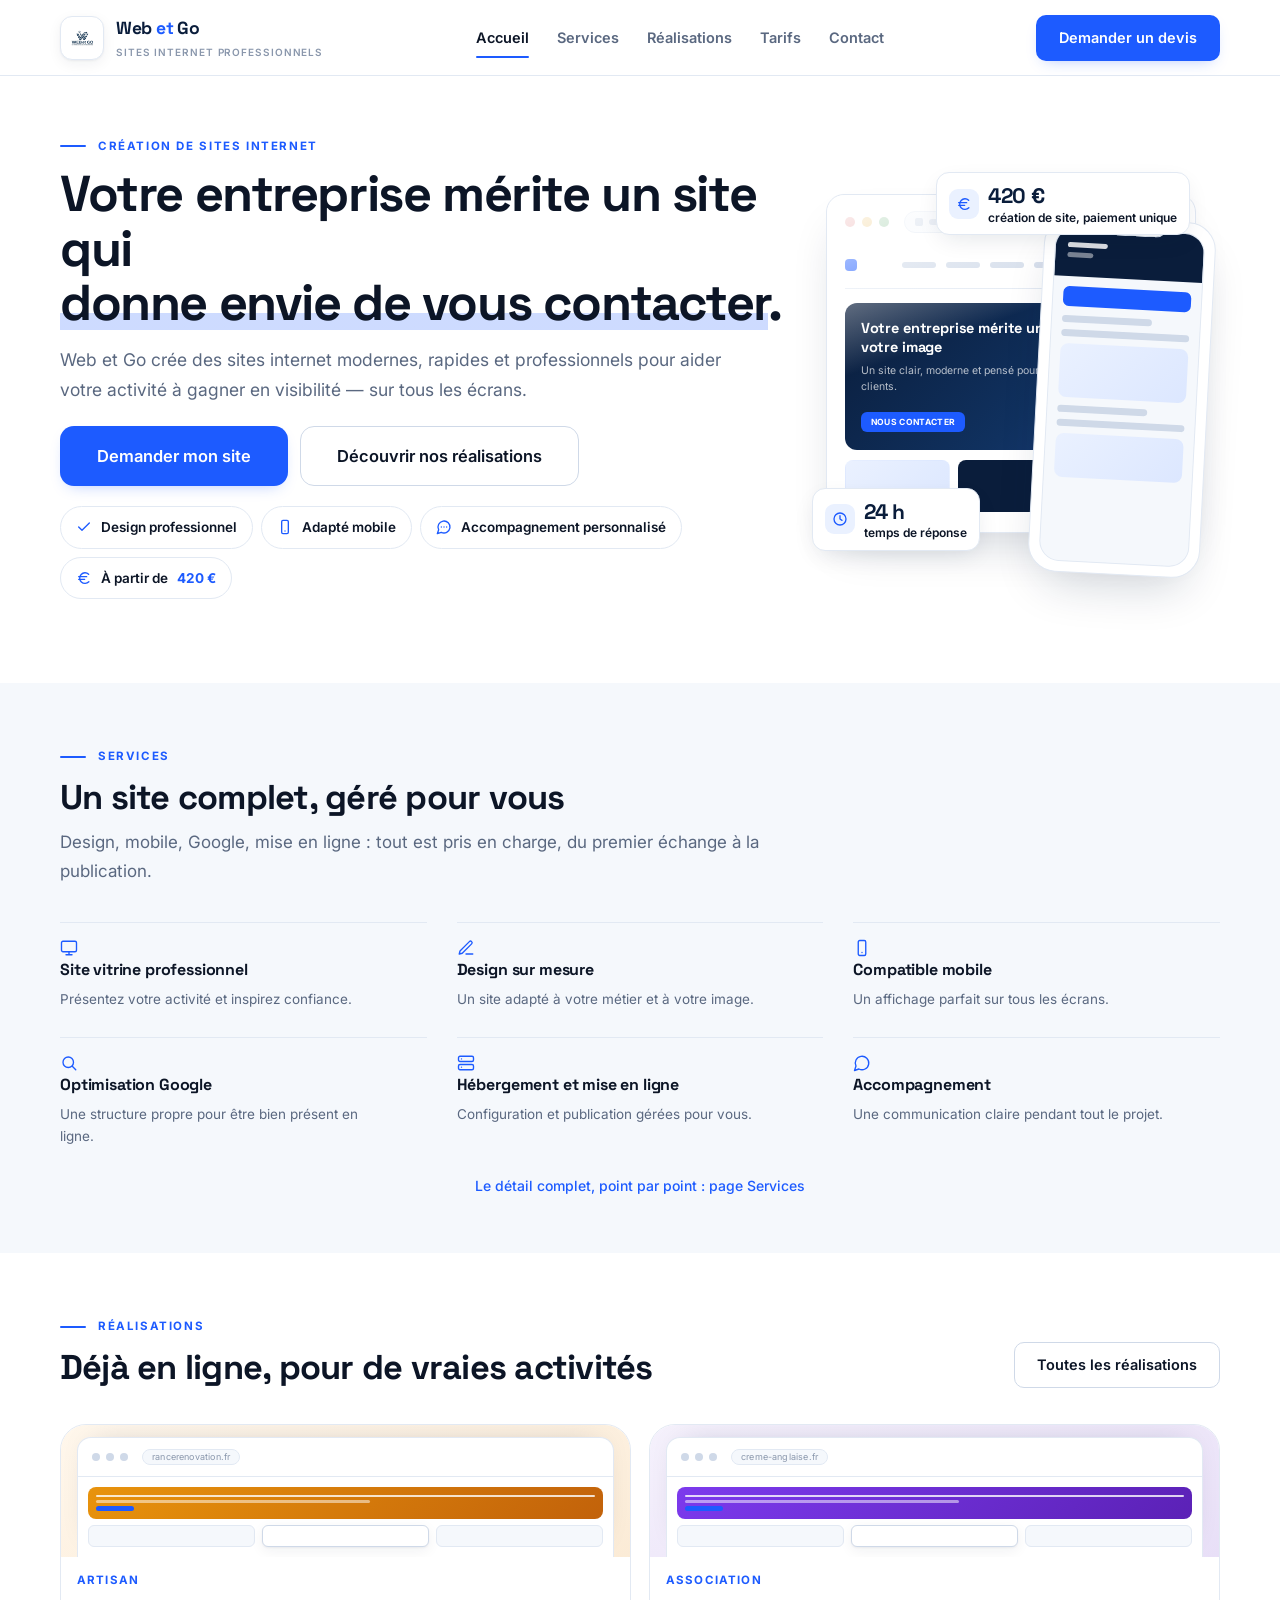
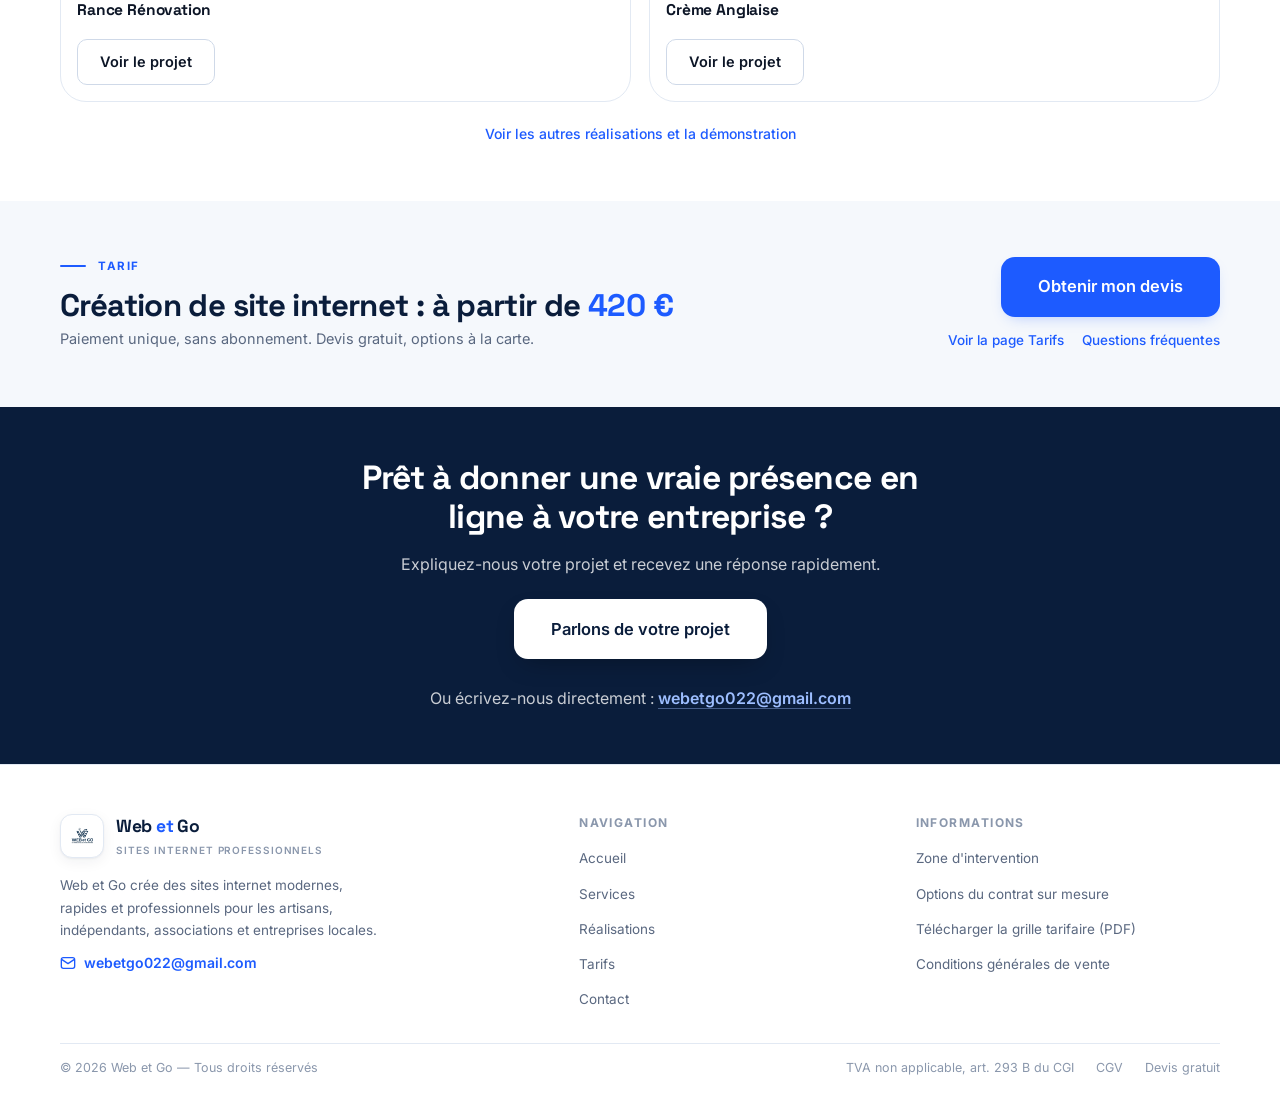
==== commit 190ac432: "Add files via upload" ====
--- a/index.html
+++ b/index.html
@@ -27,6 +27,7 @@
 <meta name="twitter:description" content="Web et Go crée des sites internet modernes, rapides et professionnels pour les artisans, indépendants, associations et entreprises locales. À partir de 420 €.">
 <script type="application/ld+json">{"@context": "https://schema.org", "@type": "ProfessionalService", "name": "Web et Go", "alternateName": "WebetGo", "url": "https://www.webetgo.fr/", "description": "Création de sites internet professionnels : design, mise en ligne, hébergement, nom de domaine et référencement sur Google.", "areaServed": ["Dinan", "Évran", "Côtes-d'Armor", "Bretagne", "France"], "priceRange": "€€", "sameAs": []}</script>
 <style>
+
 /* ============================================================
    WEB ET GO — Design system
    Palette : bleu nuit, blanc, gris clair, bleu lumineux
@@ -92,23 +93,7 @@
 .wrap{width:min(1160px,100% - 40px);margin-inline:auto}
 .sec{padding:72px 0}
 .sec-alt{background:var(--bg2)}
-.sec-navy{
-  background:var(--navy);
-  color:#fff;
-  position:relative;
-  overflow:hidden;
-}
-.sec-navy::before{
-  content:"";position:absolute;top:-220px;right:-180px;width:560px;height:560px;
-  background:radial-gradient(circle,rgba(29,91,255,.35),transparent 65%);
-  pointer-events:none;
-}
-.sec-navy::after{
-  content:"";position:absolute;bottom:-260px;left:-160px;width:520px;height:520px;
-  background:radial-gradient(circle,rgba(92,139,255,.18),transparent 65%);
-  pointer-events:none;
-}
-.sec-navy > *{position:relative;z-index:1}
+.sec-navy{background:var(--navy);color:#fff}
 
 /* ---------- TYPO ---------- */
 .ey{
@@ -140,13 +125,8 @@
   transition:transform .2s var(--ease),box-shadow .25s,border-color .2s,background .2s,color .2s;
   white-space:nowrap;
 }
-.btn .arr{width:17px;height:17px;flex-shrink:0;transition:transform .25s var(--ease)}
-.btn:hover .arr{transform:translateX(4px)}
-.btn-p{
-  background:var(--blue);color:#fff;
-  box-shadow:0 10px 22px -8px rgba(29,91,255,.55);
-}
-.btn-p:hover{background:var(--blue-d);transform:translateY(-2px);box-shadow:0 16px 28px -10px rgba(29,91,255,.55)}
+.btn-p{background:var(--blue);color:#fff;box-shadow:0 6px 16px -8px rgba(29,91,255,.4)}
+.btn-p:hover{background:var(--blue-d);transform:translateY(-2px);box-shadow:0 10px 20px -10px rgba(29,91,255,.45)}
 .btn-p:active{transform:translateY(0)}
 .btn-o{background:transparent;border-color:var(--line2);color:var(--ink)}
 .btn-o:hover{border-color:var(--blue);color:var(--blue);transform:translateY(-2px)}
@@ -227,35 +207,11 @@
 .drawer-mail a{color:var(--blue);font-weight:600}
 
 /* ---------- PAGE HERO (pages internes) ---------- */
-.page-hero{padding:52px 0 32px;position:relative;overflow:hidden}
-.page-hero::before{
-  content:"";position:absolute;top:-200px;right:-160px;width:520px;height:520px;
-  background:radial-gradient(circle,rgba(29,91,255,.10),transparent 65%);
-  pointer-events:none;
-}
-.page-hero .wrap{position:relative}
+.page-hero{padding:52px 0 32px}
 .page-hero h1{max-width:740px;margin-bottom:12px}
 
 /* ---------- HERO (accueil) ---------- */
-.hero{position:relative;overflow:hidden;padding:52px 0 84px}
-.hero::before{
-  content:"";position:absolute;top:-260px;right:-200px;width:720px;height:720px;
-  background:radial-gradient(circle,rgba(29,91,255,.12),transparent 62%);
-  pointer-events:none;
-}
-.hero::after{
-  content:"";position:absolute;bottom:-240px;left:-220px;width:640px;height:640px;
-  background:radial-gradient(circle,rgba(92,139,255,.10),transparent 62%);
-  pointer-events:none;
-}
-.hero-dots{
-  position:absolute;top:40px;right:0;width:340px;height:340px;opacity:.55;
-  background-image:radial-gradient(var(--line2) 1.4px,transparent 1.4px);
-  background-size:22px 22px;
-  -webkit-mask-image:radial-gradient(circle at 30% 30%,#000 0%,transparent 70%);
-  mask-image:radial-gradient(circle at 30% 30%,#000 0%,transparent 70%);
-  pointer-events:none;
-}
+.hero{padding:52px 0 84px;overflow:hidden}
 .hg{display:grid;grid-template-columns:1.06fr .94fr;gap:44px;align-items:center;position:relative}
 .hc .lead{font-size:clamp(15.5px,1.5vw,17.5px)}
 .hc h1{margin-bottom:14px}
@@ -266,7 +222,6 @@
   padding:9px 15px;border-radius:999px;
   background:#fff;border:1px solid var(--line);
   font-size:13.5px;font-weight:600;color:var(--ink);
-  box-shadow:var(--shadow-s);
 }
 .pill svg{width:16px;height:16px;color:var(--blue);flex-shrink:0}
 .pill .price{color:var(--blue);font-weight:700}
@@ -301,10 +256,6 @@
 .mk-hero{
   background:linear-gradient(135deg,var(--navy) 0%,var(--navy2) 60%,#1B3F7E 100%);
   border-radius:12px;padding:16px;color:#fff;margin-bottom:10px;position:relative;overflow:hidden;
-}
-.mk-hero::after{
-  content:"";position:absolute;top:-40px;right:-30px;width:140px;height:140px;
-  background:radial-gradient(circle,rgba(29,91,255,.5),transparent 65%);
 }
 .mk-hero h4{font-size:14.5px;line-height:1.3;letter-spacing:-.01em;color:#fff;max-width:75%;margin-bottom:6px}
 .mk-hero p{font-size:10.5px;color:rgba(255,255,255,.7);max-width:70%;line-height:1.5;margin-bottom:12px}
@@ -343,7 +294,7 @@
 .chip .n{font-family:var(--f-d);font-size:21px;font-weight:700;letter-spacing:-.02em;color:var(--navy)}
 .chip svg{width:30px;height:30px;padding:7px;border-radius:9px;background:var(--sky);color:var(--blue);flex-shrink:0}
 .chip-1{top:-14px;right:6px}
-.chip-2{bottom:-10px;left:-14px;animation:float 6s ease-in-out 1s infinite}
+.chip-2{bottom:-10px;left:-14px}
 @keyframes float{0%,100%{transform:translateY(0)}50%{transform:translateY(-9px)}}
 
 /* ---------- PROBLÈME / SOLUTION ---------- */
@@ -357,11 +308,6 @@
 }
 .ps-bad .ps-tag{background:var(--bg2);color:var(--muted);border:1px solid var(--line)}
 .ps-good{background:var(--navy);border:none;color:#fff;position:relative;overflow:hidden;box-shadow:var(--shadow-l)}
-.ps-good::after{
-  content:"";position:absolute;top:-140px;right:-120px;width:340px;height:340px;
-  background:radial-gradient(circle,rgba(29,91,255,.4),transparent 65%);
-}
-.ps-good > *{position:relative;z-index:1}
 .ps-good .ps-tag{background:rgba(255,255,255,.12);color:#fff}
 .ps-good h2{color:#fff;font-size:clamp(1.3rem,2.1vw,1.7rem);margin-bottom:12px}
 .ps-good .lead{color:rgba(255,255,255,.82)}
@@ -377,38 +323,26 @@
 .ps-good li{color:rgba(255,255,255,.92)}
 .ps-good .btn{margin-top:20px}
 
-/* ---------- SERVICES ---------- */
-.g3{display:grid;grid-template-columns:repeat(3,1fr);gap:16px}
-.svc{
-  background:#fff;border:1px solid var(--line);border-radius:var(--r-l);
-  padding:24px 22px;
-  transition:transform .28s var(--ease),box-shadow .28s,border-color .28s;
-  display:flex;flex-direction:column;
-}
-.svc:hover{transform:translateY(-6px);border-color:var(--sky2);box-shadow:var(--shadow-l)}
-.svc .ic{
-  width:46px;height:46px;border-radius:13px;
-  background:var(--sky);color:var(--blue);
-  display:grid;place-items:center;margin-bottom:14px;
-  transition:background .25s,color .25s;
-}
-.svc .ic svg{width:24px;height:24px}
-.svc:hover .ic{background:var(--blue);color:#fff}
-.svc h3{font-size:16px;margin-bottom:6px}
-.svc p{font-size:13.5px;color:var(--muted);line-height:1.58;flex:1}
-.svc .tag{
-  align-self:flex-start;padding:4px 10px;border-radius:7px;
-  background:var(--bg2);border:1px solid var(--line);
-  font-size:11px;font-weight:700;letter-spacing:.06em;text-transform:uppercase;color:var(--muted2);
-  margin-bottom:14px;
-}
-.svc .tag.tuto{color:var(--blue);background:var(--sky);border-color:transparent}
+/* ---------- SERVICES (grille éditoriale) ---------- */
+.srv-grid{display:grid;grid-template-columns:repeat(3,1fr);column-gap:30px;row-gap:26px}
+.srv{border-top:1px solid var(--line);padding-top:16px}
+.srv h3{display:flex;align-items:center;gap:10px;font-size:16px;margin-bottom:6px}
+.srv h3 svg{width:18px;height:18px;color:var(--blue);flex-shrink:0}
+.srv p{font-size:13.5px;color:var(--muted);line-height:1.6;max-width:36ch}
+
+/* Liste d'inclusions (cochée) */
+.ck-list{display:grid;grid-template-columns:1fr 1fr;gap:18px 32px;margin-top:4px}
+.ck{display:flex;gap:12px;align-items:flex-start}
+.ck .ic{width:22px;height:22px;border-radius:7px;background:var(--sky);color:var(--blue);display:grid;place-items:center;flex-shrink:0;margin-top:2px}
+.ck .ic svg{width:12px;height:12px}
+.ck strong{display:block;font-size:15px;font-weight:600;margin-bottom:2px}
+.ck small{font-size:13.5px;color:var(--muted);line-height:1.55}
 
 /* Bandeau engagements (compact) */
 .eng-strip{
   display:grid;grid-template-columns:repeat(3,1fr);
   margin-top:26px;background:#fff;border:1px solid var(--line);
-  border-radius:var(--r-l);padding:4px;box-shadow:var(--shadow-s);
+  border-radius:var(--r-l);padding:4px;
 }
 .eng-item{display:flex;gap:12px;align-items:flex-start;padding:14px 18px;border-right:1px solid var(--line)}
 .eng-item:last-child{border-right:none}
@@ -418,22 +352,11 @@
 .eng-item small{font-size:12.5px;color:var(--muted);line-height:1.5}
 
 /* ---------- FONCTIONNEMENT ---------- */
-.steps{display:grid;grid-template-columns:repeat(4,1fr);gap:20px}
+.steps{display:grid;grid-template-columns:repeat(4,1fr);gap:26px}
 .steps-3{grid-template-columns:repeat(3,1fr)}
-.step{position:relative;padding-right:10px}
-.step:not(:last-child)::after{
-  content:"";position:absolute;top:22px;left:calc(50% + 28px);right:-10px;
-  border-top:2px dashed var(--line2);
-}
-.step-n{
-  width:42px;height:42px;border-radius:50%;
-  background:#fff;border:1.5px solid var(--sky2);color:var(--blue);
-  font-family:var(--f-d);font-size:15px;font-weight:700;
-  display:grid;place-items:center;margin-bottom:12px;position:relative;z-index:1;
-  transition:background .25s,color .25s,border-color .25s,transform .25s var(--ease);
-}
-.step:hover .step-n{background:var(--blue);border-color:var(--blue);color:#fff;transform:scale(1.08)}
-.step h3{font-size:14.5px;margin-bottom:5px}
+.step{border-top:2px solid var(--line);padding-top:14px}
+.step-n{display:block;font-family:var(--f-d);font-size:30px;font-weight:700;letter-spacing:-.03em;color:var(--blue2);line-height:1;margin-bottom:8px}
+.step h3{font-size:15px;margin-bottom:5px}
 .step p{font-size:13px;color:var(--muted);line-height:1.55}
 
 /* ---------- RÉALISATIONS ---------- */
@@ -443,7 +366,7 @@
   overflow:hidden;display:flex;flex-direction:column;
   transition:transform .28s var(--ease),box-shadow .28s,border-color .28s;
 }
-.proj:hover{transform:translateY(-6px);box-shadow:var(--shadow-l);border-color:var(--sky2)}
+.proj:hover{transform:translateY(-3px);box-shadow:var(--shadow-m);border-color:var(--sky2)}
 .shot{
   position:relative;padding:22px 22px 0;
   height:182px;display:flex;align-items:flex-end;overflow:hidden;
@@ -504,11 +427,6 @@
   box-shadow:var(--shadow-l);
   display:flex;flex-direction:column;
 }
-.price-card::after{
-  content:"";position:absolute;top:-160px;right:-120px;width:380px;height:380px;
-  background:radial-gradient(circle,rgba(29,91,255,.45),transparent 65%);
-}
-.price-card > *{position:relative;z-index:1}
 .p-ey{
   display:inline-flex;align-items:center;gap:8px;align-self:flex-start;
   padding:6px 13px;border-radius:999px;
@@ -549,9 +467,8 @@
 }
 .opt-card .btn{margin-top:14px;width:100%}
 .opt-links{display:flex;gap:14px;margin-top:12px;flex-wrap:wrap}
-.opt-links a{font-size:13px;font-weight:600;color:var(--blue);display:inline-flex;align-items:center;gap:6px}
-.opt-links a:hover{text-decoration:underline}
-.opt-links a svg{width:14px;height:14px}
+.opt-links a{font-size:13.5px;font-weight:500;color:var(--blue);transition:color .2s}
+.opt-links a:hover{color:var(--blue-d);text-decoration:underline;text-underline-offset:3px}
 /* ---------- FAQ ---------- */
 .faq{max-width:1020px;margin-inline:auto;display:grid;grid-template-columns:1fr 1fr;gap:10px}
 details{
@@ -567,21 +484,14 @@
   user-select:none;
 }
 summary::-webkit-details-marker{display:none}
-summary::after{
-  content:"+";flex-shrink:0;
-  width:32px;height:32px;border-radius:10px;
-  background:var(--bg2);color:var(--blue);
-  display:grid;place-items:center;
-  font-family:var(--f-d);font-size:19px;font-weight:600;line-height:1;
-  transition:transform .28s var(--ease),background .25s,color .25s;
-}
-details[open] summary::after{transform:rotate(45deg);background:var(--blue);color:#fff}
+summary::after{content:"+";flex-shrink:0;font-family:var(--f-d);font-size:20px;font-weight:500;color:var(--blue);line-height:1;width:20px;text-align:center;transition:transform .25s var(--ease)}
+details[open] summary::after{transform:rotate(45deg)}
 .faq-a{padding:0 18px 16px;font-size:13.5px;color:var(--muted);line-height:1.65;max-width:70ch}
 .faq-a a{color:var(--blue);font-weight:600}
 .faq-a a:hover{text-decoration:underline}
 .faq-more{text-align:center;margin-top:18px;font-size:14px;color:var(--muted)}
-.faq-more a{color:var(--blue);font-weight:600}
-.faq-more a:hover{text-decoration:underline}
+.faq-more a{color:var(--blue);font-weight:500;transition:color .2s}
+.faq-more a:hover{color:var(--blue-d);text-decoration:underline;text-underline-offset:3px}
 
 /* ---------- CTA FINAL ---------- */
 .cta-final{padding:52px 0}
@@ -610,9 +520,9 @@
 .cinfo{display:grid;gap:14px}
 .cb{
   display:flex;gap:14px;align-items:flex-start;
-  background:#fff;border:1px solid var(--line);border-radius:var(--r-m);
-  padding:14px 16px;box-shadow:var(--shadow-s);
-}
+  padding:14px 0;border-bottom:1px solid var(--line);
+}
+.cb:last-child{border-bottom:none}
 .cb .ic{width:40px;height:40px;border-radius:12px;background:var(--sky);color:var(--blue);display:grid;place-items:center;flex-shrink:0}
 .cb .ic svg{width:21px;height:21px}
 .cb strong{display:block;font-size:14.5px;font-weight:600;margin-bottom:2px}
@@ -717,10 +627,9 @@
   .hm{max-width:520px;margin-inline:auto;width:100%}
   .chip-1{right:-4px}
   .chip-2{left:-4px}
-  .g3{grid-template-columns:1fr 1fr}
+  .srv-grid{grid-template-columns:1fr 1fr}
   .steps{grid-template-columns:1fr 1fr;gap:26px 18px}
   .steps-3{grid-template-columns:1fr 1fr;gap:26px 18px}
-  .step:nth-child(2)::after{display:none}
   .pw,.cgrid,.zgrid{grid-template-columns:1fr}
   .ps{grid-template-columns:1fr}
   .te-grid{grid-template-columns:1fr}
@@ -744,11 +653,12 @@
   .hctas .btn{width:100%}
   .hbadges{display:grid;grid-template-columns:1fr 1fr;gap:8px}
   .pill{padding:8px 12px;font-size:12.5px;justify-content:center}
-  .g2,.g3{grid-template-columns:1fr;gap:12px}
-  .steps{grid-template-columns:1fr;gap:0}
-  .step{padding:0 0 16px 0}
-  .step:not(:last-child)::after{left:21px;top:40px;bottom:-4px;right:auto;border-top:none;border-left:2px dashed var(--line2)}
-  .step-n{margin-bottom:10px}
+  .g2{grid-template-columns:1fr;gap:12px}
+  .srv-grid{grid-template-columns:1fr;row-gap:18px}
+  .ck-list{grid-template-columns:1fr;gap:16px}
+  .steps{grid-template-columns:1fr;gap:16px}
+  .step{padding-top:12px}
+  .step-n{font-size:24px}
   .ps-card{padding:20px 18px}
   .price-card{padding:24px 20px}
   .opt-card{padding:20px 18px}
@@ -784,12 +694,47 @@
   .eng-item:last-child{border-bottom:none}
 }
 
+
+/* ---------- ACCUEIL LÉGER ---------- */
+.sec-sm{padding:56px 0}
+
+/* Bandeau tarif compact */
+.tarif-band{display:flex;align-items:center;justify-content:space-between;gap:28px;flex-wrap:wrap}
+.tarif-band .tb-txt{display:grid;gap:2px}
+.tarif-band .tb-price{font-family:var(--f-d);font-size:clamp(1.4rem,2.6vw,1.95rem);font-weight:700;letter-spacing:-.02em;color:var(--navy);line-height:1.25}
+.tarif-band .tb-price em{font-style:normal;color:var(--blue)}
+.tarif-band .tb-sub{font-size:14.5px;color:var(--muted)}
+.tarif-band .tb-cta{display:grid;gap:12px;justify-items:end}
+.tarif-band .tb-links{display:flex;gap:18px;flex-wrap:wrap;font-size:13.5px;font-weight:600}
+.tarif-band .tb-links a{color:var(--blue);font-weight:500;transition:color .2s}
+.tarif-band .tb-links a:hover{color:var(--blue-d);text-decoration:underline;text-underline-offset:3px}
+
+/* Mini-cartes réalisations */
+.proj-sm .shot{height:132px;padding:16px 16px 0}
+.proj-sm .win-body{padding:10px}
+.proj-sm .win-body .hx{height:32px;padding:8px;margin-bottom:6px}
+.proj-sm .win-body .bx i{height:22px}
+.proj-sm .proj-info{padding:14px 16px 16px}
+.proj-sm .proj-info h3{font-size:15.5px}
+.proj-sm .proj-info .row{margin-top:10px}
+
+/* ---------- RESPONSIVE 680 : bandeau tarif ---------- */
+@media(max-width:680px){
+  .sec-sm{padding:44px 0}
+  .tarif-band{flex-direction:column;align-items:stretch;gap:18px}
+  .tarif-band .tb-cta{justify-items:stretch}
+  .tarif-band .tb-cta .btn{width:100%}
+  .tarif-band .tb-links{justify-content:center;gap:14px 20px}
+  .proj-sm .shot{height:120px}
+}
+
 /* ---------- REDUCED MOTION ---------- */
 @media(prefers-reduced-motion:reduce){
   *,*::before,*::after{transition:none!important;animation:none!important}
   html{scroll-behavior:auto}
   .rev{opacity:1;transform:none}
 }
+
 
 </style>
 </head>
@@ -836,7 +781,6 @@
 
 <!-- ============ HERO ============ -->
 <section class="hero" id="accueil">
-  <div class="hero-dots" aria-hidden="true"></div>
   <div class="wrap hg">
     <div class="hc rev">
       <p class="ey">Création de sites internet</p>
@@ -845,7 +789,7 @@
       <div class="hctas">
         <a class="btn btn-p btn-lg" href="contact.html">
           Demander mon site
-          <svg class="arr" viewBox="0 0 24 24" fill="none" stroke="currentColor" stroke-width="2.2" stroke-linecap="round" stroke-linejoin="round"><path d="M5 12h14"/><path d="m13 6 6 6-6 6"/></svg>
+          
         </a>
         <a class="btn btn-o btn-lg" href="modeles.html">Découvrir nos réalisations</a>
       </div>
@@ -856,7 +800,7 @@
         <span class="pill"><svg viewBox="0 0 24 24" fill="none" stroke="currentColor" stroke-width="2" stroke-linecap="round" stroke-linejoin="round"><path d="M4 10h12M4 14h9"/><path d="M19 6.3a8 8 0 1 0 .3 11.4"/></svg>À partir de <span class="price">420&nbsp;€</span></span>
       </div>
     </div>
-    <div class="hm rev d1">
+    <div class="hm rev">
       <div class="mk-browser">
         <div class="mk-bar">
           <span class="mk-dot" style="background:#E8A0A0"></span>
@@ -907,134 +851,60 @@
   </div>
 </section>
 
-<!-- ============ PROBLÈME / SOLUTION ============ -->
-<section class="sec">
+<!-- ============ SERVICES ============ -->
+<section class="sec sec-alt sec-sm" id="services">
   <div class="wrap">
     <div class="sh rev">
-      <p class="ey">Le constat</p>
-      <h2>Votre entreprise est-elle vraiment visible sur internet&nbsp;?</h2>
+      <p class="ey">Services</p>
+      <h2>Un site complet, géré pour vous</h2>
+      <p class="lead">Design, mobile, Google, mise en ligne : tout est pris en charge, du premier échange à la publication.</p>
     </div>
-    <div class="ps">
-      <div class="ps-card ps-bad rev">
-        <span class="ps-tag">Sans site à la hauteur</span>
-        <h3>Ce que vivent beaucoup d'entreprises</h3>
-        <ul>
-          <li><span class="ic"><svg viewBox="0 0 24 24" fill="none" stroke="currentColor" stroke-width="2.4" stroke-linecap="round"><path d="M18 6 6 18M6 6l12 12"/></svg></span>Pas de site internet</li>
-          <li><span class="ic"><svg viewBox="0 0 24 24" fill="none" stroke="currentColor" stroke-width="2.4" stroke-linecap="round"><path d="M18 6 6 18M6 6l12 12"/></svg></span>Un site ancien ou peu professionnel</li>
-          <li><span class="ic"><svg viewBox="0 0 24 24" fill="none" stroke="currentColor" stroke-width="2.4" stroke-linecap="round"><path d="M18 6 6 18M6 6l12 12"/></svg></span>Une difficulté à être trouvé sur Google</li>
-          <li><span class="ic"><svg viewBox="0 0 24 24" fill="none" stroke="currentColor" stroke-width="2.4" stroke-linecap="round"><path d="M18 6 6 18M6 6l12 12"/></svg></span>Des informations difficiles à trouver pour vos clients</li>
-          <li><span class="ic"><svg viewBox="0 0 24 24" fill="none" stroke="currentColor" stroke-width="2.4" stroke-linecap="round"><path d="M18 6 6 18M6 6l12 12"/></svg></span>Une image peu moderne</li>
-        </ul>
-      </div>
-      <div class="ps-card ps-good rev d1">
-        <span class="ps-tag">Avec Web et Go</span>
-        <h2>Web et Go crée un site clair, moderne et pensé pour donner confiance à vos futurs clients.</h2>
-        <ul>
-          <li><span class="ic"><svg viewBox="0 0 24 24" fill="none" stroke="currentColor" stroke-width="2.4" stroke-linecap="round" stroke-linejoin="round"><path d="M20 6 9 17l-5-5"/></svg></span>Un design professionnel qui reflète votre activité</li>
-          <li><span class="ic"><svg viewBox="0 0 24 24" fill="none" stroke="currentColor" stroke-width="2.4" stroke-linecap="round" stroke-linejoin="round"><path d="M20 6 9 17l-5-5"/></svg></span>Une navigation simple pour vos clients, sur tous les écrans</li>
-          <li><span class="ic"><svg viewBox="0 0 24 24" fill="none" stroke="currentColor" stroke-width="2.4" stroke-linecap="round" stroke-linejoin="round"><path d="M20 6 9 17l-5-5"/></svg></span>Une présence soignée et trouvable sur Google</li>
-        </ul>
-        <a class="btn btn-l" href="fonctionnalites.html">
-          Découvrir nos services
-          <svg class="arr" viewBox="0 0 24 24" fill="none" stroke="currentColor" stroke-width="2.2" stroke-linecap="round" stroke-linejoin="round"><path d="M5 12h14"/><path d="m13 6 6 6-6 6"/></svg>
-        </a>
+    <div class="srv-grid rev">
+      <div class="srv">
+        <h3><a href="fonctionnalites.html"><svg viewBox="0 0 24 24" fill="none" stroke="currentColor" stroke-width="1.8" stroke-linecap="round" stroke-linejoin="round"><rect x="2" y="3" width="20" height="14" rx="2"/><path d="M8 21h8M12 17v4"/></svg>Site vitrine professionnel</a></h3>
+        <p>Présentez votre activité et inspirez confiance.</p>
+      </div>
+      <div class="srv">
+        <h3><a href="fonctionnalites.html"><svg viewBox="0 0 24 24" fill="none" stroke="currentColor" stroke-width="1.8" stroke-linecap="round" stroke-linejoin="round"><path d="M12 20h9"/><path d="M16.5 3.5a2.1 2.1 0 0 1 3 3L7 19l-4 1 1-4Z"/></svg>Design sur mesure</a></h3>
+        <p>Un site adapté à votre métier et à votre image.</p>
+      </div>
+      <div class="srv">
+        <h3><a href="fonctionnalites.html"><svg viewBox="0 0 24 24" fill="none" stroke="currentColor" stroke-width="1.8" stroke-linecap="round" stroke-linejoin="round"><rect x="7" y="2" width="10" height="20" rx="2"/><path d="M12 18h.01"/></svg>Compatible mobile</a></h3>
+        <p>Un affichage parfait sur tous les écrans.</p>
+      </div>
+      <div class="srv">
+        <h3><a href="fonctionnalites.html"><svg viewBox="0 0 24 24" fill="none" stroke="currentColor" stroke-width="1.8" stroke-linecap="round" stroke-linejoin="round"><circle cx="11" cy="11" r="7"/><path d="m21 21-4.3-4.3"/></svg>Optimisation Google</a></h3>
+        <p>Une structure propre pour être bien présent en ligne.</p>
+      </div>
+      <div class="srv">
+        <h3><a href="fonctionnalites.html"><svg viewBox="0 0 24 24" fill="none" stroke="currentColor" stroke-width="1.8" stroke-linecap="round" stroke-linejoin="round"><rect x="2" y="3" width="20" height="7" rx="2"/><rect x="2" y="14" width="20" height="7" rx="2"/><path d="M6 6.5h.01M6 17.5h.01"/></svg>Hébergement et mise en ligne</a></h3>
+        <p>Configuration et publication gérées pour vous.</p>
+      </div>
+      <div class="srv">
+        <h3><a href="fonctionnalites.html"><svg viewBox="0 0 24 24" fill="none" stroke="currentColor" stroke-width="1.8" stroke-linecap="round" stroke-linejoin="round"><path d="M7.9 20A9 9 0 1 0 4 16.1L2 22Z"/></svg>Accompagnement</a></h3>
+        <p>Une communication claire pendant tout le projet.</p>
       </div>
     </div>
+    <p class="faq-more rev" style="margin-top:26px"><a href="fonctionnalites.html">Le détail complet, point par point : page Services </a></p>
   </div>
 </section>
 
-<!-- ============ SERVICES ============ -->
-<section class="sec sec-alt" id="services">
-  <div class="wrap">
-    <div class="sh c rev">
-      <p class="ey">Nos services</p>
-      <h2>Tout ce qu'il faut pour réussir en ligne</h2>
-      <p class="lead">Un site vitrine complet, conçu autour de votre métier et de vos clients.</p>
-    </div>
-    <div class="g3">
-      <article class="svc rev">
-        <span class="ic"><svg viewBox="0 0 24 24" fill="none" stroke="currentColor" stroke-width="1.8" stroke-linecap="round" stroke-linejoin="round"><rect x="2" y="3" width="20" height="14" rx="2"/><path d="M8 21h8M12 17v4"/></svg></span>
-        <h3>Site vitrine professionnel</h3>
-        <p>Présentez votre activité et inspirez confiance dès la première visite.</p>
-      </article>
-      <article class="svc rev d1">
-        <span class="ic"><svg viewBox="0 0 24 24" fill="none" stroke="currentColor" stroke-width="1.8" stroke-linecap="round" stroke-linejoin="round"><path d="M12 20h9"/><path d="M16.5 3.5a2.1 2.1 0 0 1 3 3L7 19l-4 1 1-4Z"/></svg></span>
-        <h3>Design sur mesure</h3>
-        <p>Un site adapté à votre métier et à votre image, pas un modèle générique.</p>
-      </article>
-      <article class="svc rev d2">
-        <span class="ic"><svg viewBox="0 0 24 24" fill="none" stroke="currentColor" stroke-width="1.8" stroke-linecap="round" stroke-linejoin="round"><rect x="7" y="2" width="10" height="20" rx="2"/><path d="M12 18h.01"/></svg></span>
-        <h3>Compatible mobile</h3>
-        <p>Un affichage parfait sur ordinateur, tablette et téléphone, vérifié avant la livraison.</p>
-      </article>
-      <article class="svc rev">
-        <span class="ic"><svg viewBox="0 0 24 24" fill="none" stroke="currentColor" stroke-width="1.8" stroke-linecap="round" stroke-linejoin="round"><circle cx="11" cy="11" r="7"/><path d="m21 21-4.3-4.3"/></svg></span>
-        <h3>Optimisation Google</h3>
-        <p>Une structure propre pour améliorer votre présence en ligne dès la mise en ligne.</p>
-      </article>
-      <article class="svc rev d1">
-        <span class="ic"><svg viewBox="0 0 24 24" fill="none" stroke="currentColor" stroke-width="1.8" stroke-linecap="round" stroke-linejoin="round"><rect x="2" y="3" width="20" height="7" rx="2"/><rect x="2" y="14" width="20" height="7" rx="2"/><path d="M6 6.5h.01M6 17.5h.01"/></svg></span>
-        <h3>Hébergement et mise en ligne</h3>
-        <p>Un accompagnement simple jusqu'à la publication de votre site, tout est géré pour vous.</p>
-      </article>
-      <article class="svc rev d2">
-        <span class="ic"><svg viewBox="0 0 24 24" fill="none" stroke="currentColor" stroke-width="1.8" stroke-linecap="round" stroke-linejoin="round"><path d="M7.9 20A9 9 0 1 0 4 16.1L2 22Z"/></svg></span>
-        <h3>Accompagnement</h3>
-        <p>Une communication claire et un suivi pendant toute la durée de votre projet.</p>
-      </article>
-    </div>
-  </div>
-</section>
-
-<!-- ============ FONCTIONNEMENT ============ -->
-<section class="sec" id="fonctionnement">
-  <div class="wrap">
-    <div class="sh c rev">
-      <p class="ey">Comment ça se passe</p>
-      <h2>Votre site en ligne en 4 étapes simples</h2>
-    </div>
-    <div class="steps">
-      <div class="step rev">
-        <span class="step-n">01</span>
-        <h3>Vous nous expliquez votre projet</h3>
-        <p>Quelques informations sur votre activité et vos besoins suffisent pour démarrer.</p>
-      </div>
-      <div class="step rev d1">
-        <span class="step-n">02</span>
-        <h3>Nous créons votre site</h3>
-        <p>Création du design et des différentes pages, adaptés à votre métier.</p>
-      </div>
-      <div class="step rev d2">
-        <span class="step-n">03</span>
-        <h3>Vous validez</h3>
-        <p>Vous pouvez demander les ajustements nécessaires avant la mise en ligne.</p>
-      </div>
-      <div class="step rev d3">
-        <span class="step-n">04</span>
-        <h3>Votre site est en ligne</h3>
-        <p>Votre entreprise dispose d'une présence professionnelle sur internet.</p>
-      </div>
-    </div>
-  </div>
-</section>
-
 <!-- ============ RÉALISATIONS ============ -->
-<section class="sec sec-alt" id="realisations">
+<section class="sec sec-sm" id="realisations">
   <div class="wrap">
     <div class="sh rev" style="display:flex;justify-content:space-between;align-items:flex-end;gap:24px;flex-wrap:wrap;max-width:none">
       <div>
-        <p class="ey">Nos réalisations</p>
-        <h2>Des sites conçus pour des activités bien réelles</h2>
+        <p class="ey">Réalisations</p>
+        <h2>Déjà en ligne, pour de vraies activités</h2>
       </div>
       <a class="btn btn-o btn-sm" href="modeles.html">Toutes les réalisations</a>
     </div>
     <div class="g2">
-      <article class="proj rev">
+      <article class="proj proj-sm rev">
         <div class="shot th-warm">
           <div class="win">
             <div class="win-bar"><i></i><i></i><i></i><span class="u"><em>rancerenovation.fr</em></span></div>
             <div class="win-body">
-              <div class="hd"><i></i><span class="ll"><i></i><i></i><i></i></span><span class="bb"></span></div>
               <div class="hx"><i></i><i class="s"></i><span class="bb2"></span></div>
               <div class="bx"><i></i><i class="on"></i><i></i></div>
             </div>
@@ -1043,21 +913,16 @@
         <div class="proj-info">
           <span class="sec-lbl">Artisan</span>
           <h3>Rance Rénovation</h3>
-          <p>Travaux du bâtiment dans le secteur de Dinan. Présentation des prestations et des réalisations : extensions, façades, terrasses et rénovation.</p>
           <div class="row">
-            <a class="btn btn-o btn-sm" href="https://rancerenovation.fr/index.html" target="_blank" rel="noopener">Voir le projet
-              <svg class="arr" viewBox="0 0 24 24" fill="none" stroke="currentColor" stroke-width="2" stroke-linecap="round" stroke-linejoin="round"><path d="M15 3h6v6"/><path d="M10 14 21 3"/><path d="M18 13v6a2 2 0 0 1-2 2H5a2 2 0 0 1-2-2V8a2 2 0 0 1 2-2h6"/></svg>
-            </a>
-            <span class="dom">rancerenovation.fr</span>
+            <a class="btn btn-o btn-sm" href="https://rancerenovation.fr/index.html" target="_blank" rel="noopener">Voir le projet </a>
           </div>
         </div>
       </article>
-      <article class="proj rev">
+      <article class="proj proj-sm rev">
         <div class="shot th-violet">
           <div class="win">
             <div class="win-bar"><i></i><i></i><i></i><span class="u"><em>creme-anglaise.fr</em></span></div>
             <div class="win-body">
-              <div class="hd"><i></i><span class="ll"><i></i><i></i><i></i></span><span class="bb"></span></div>
               <div class="hx"><i></i><i class="s"></i><span class="bb2"></span></div>
               <div class="bx"><i></i><i class="on"></i><i></i></div>
             </div>
@@ -1066,112 +931,36 @@
         <div class="proj-info">
           <span class="sec-lbl">Association</span>
           <h3>Crème Anglaise</h3>
-          <p>Chorale associative du secteur Évran–Dinan. Présentation de la chorale, de son répertoire, de ses concerts et des informations pour la rejoindre.</p>
           <div class="row">
-            <a class="btn btn-o btn-sm" href="https://siteofficiel.github.io/creme-anglaise-/fr.html" target="_blank" rel="noopener">Voir le projet
-              <svg class="arr" viewBox="0 0 24 24" fill="none" stroke="currentColor" stroke-width="2" stroke-linecap="round" stroke-linejoin="round"><path d="M15 3h6v6"/><path d="M10 14 21 3"/><path d="M18 13v6a2 2 0 0 1-2 2H5a2 2 0 0 1-2-2V8a2 2 0 0 1 2-2h6"/></svg>
-            </a>
-            <span class="dom">Chorale associative</span>
+            <a class="btn btn-o btn-sm" href="https://siteofficiel.github.io/creme-anglaise-/fr.html" target="_blank" rel="noopener">Voir le projet </a>
           </div>
         </div>
       </article>
     </div>
-    <p class="faq-more rev">Vous avez un projet différent ? <a href="contact.html">Parlez-nous de votre activité</a> — chaque site est créé sur mesure.</p>
+    <p class="faq-more rev" style="margin-top:20px"><a href="modeles.html">Voir les autres réalisations et la démonstration </a></p>
   </div>
 </section>
 
-<!-- ============ TARIFS ============ -->
-<section class="sec" id="tarifs">
+<!-- ============ TARIF ============ -->
+<section class="sec sec-alt sec-sm" id="tarifs">
   <div class="wrap">
-    <div class="sh c rev">
-      <p class="ey">Tarifs</p>
-      <h2>Un prix clair, un site complet</h2>
+    <div class="tarif-band rev">
+      <div class="tb-txt">
+        <p class="ey" style="margin-bottom:8px">Tarif</p>
+        <p class="tb-price">Création de site internet : à partir de <em>420&nbsp;€</em></p>
+        <p class="tb-sub">Paiement unique, sans abonnement. Devis gratuit, options à la carte.</p>
+      </div>
+      <div class="tb-cta">
+        <a class="btn btn-p btn-lg" href="contact.html">
+          Obtenir mon devis
+          
+        </a>
+        <div class="tb-links">
+          <a href="tarifs.html">Voir la page Tarifs </a>
+          <a href="tarifs.html#faq">Questions fréquentes </a>
+        </div>
+      </div>
     </div>
-    <div class="pw">
-      <div class="price-card rev">
-        <span class="p-ey"><i></i>Création de site internet</span>
-        <div class="price-amount">
-          <span class="from">À partir de</span>
-          <span class="val">420&nbsp;€<sup>paiement unique</sup></span>
-        </div>
-        <p class="p-sub">TVA non applicable, art. 293 B du CGI</p>
-        <ul class="incl">
-          <li><span class="ic"><svg viewBox="0 0 24 24" fill="none" stroke="currentColor" stroke-width="2.6" stroke-linecap="round" stroke-linejoin="round"><path d="M20 6 9 17l-5-5"/></svg></span>Un design créé sur mesure, parfait sur téléphone et ordinateur</li>
-          <li><span class="ic"><svg viewBox="0 0 24 24" fill="none" stroke="currentColor" stroke-width="2.6" stroke-linecap="round" stroke-linejoin="round"><path d="M20 6 9 17l-5-5"/></svg></span>Mise en ligne complète : hébergement et adresse web configurés à votre nom</li>
-          <li><span class="ic"><svg viewBox="0 0 24 24" fill="none" stroke="currentColor" stroke-width="2.6" stroke-linecap="round" stroke-linejoin="round"><path d="M20 6 9 17l-5-5"/></svg></span>Votre site trouvable sur Google dès le départ</li>
-          <li><span class="ic"><svg viewBox="0 0 24 24" fill="none" stroke="currentColor" stroke-width="2.6" stroke-linecap="round" stroke-linejoin="round"><path d="M20 6 9 17l-5-5"/></svg></span>Formulaire de contact, carte Google Maps et galerie photos</li>
-          <li><span class="ic"><svg viewBox="0 0 24 24" fill="none" stroke="currentColor" stroke-width="2.6" stroke-linecap="round" stroke-linejoin="round"><path d="M20 6 9 17l-5-5"/></svg></span>Conformité RGPD incluse (cookies, mentions légales)</li>
-          <li><span class="ic"><svg viewBox="0 0 24 24" fill="none" stroke="currentColor" stroke-width="2.6" stroke-linecap="round" stroke-linejoin="round"><path d="M20 6 9 17l-5-5"/></svg></span>Formation et tutoriel PDF inclus pour être autonome</li>
-        </ul>
-        <a class="btn btn-l btn-lg" href="contact.html">
-          Obtenir mon devis
-          <svg class="arr" viewBox="0 0 24 24" fill="none" stroke="currentColor" stroke-width="2.2" stroke-linecap="round" stroke-linejoin="round"><path d="M5 12h14"/><path d="m13 6 6 6-6 6"/></svg>
-        </a>
-        <p class="p-foot">Zéro abonnement. L'hébergement et le nom de domaine sont souscrits à votre nom et restent à votre charge (environ 50 à 100&nbsp;€/an) — la configuration est incluse dans le forfait.</p>
-      </div>
-      <div class="opt-card rev d1">
-        <h3>Options du contrat sur mesure</h3>
-        <p>On part du Forfait Basic à 420&nbsp;€ et vous ajoutez uniquement les options qui vous servent.</p>
-        <ul class="opts">
-          <li class="opt"><span class="nm">Espace administrateur<small>Gérez vos documents vous-même — tutoriel inclus</small></span><span class="pr">+320&nbsp;€</span></li>
-          <li class="opt"><span class="nm">Blog<small>Publiez vos actualités vous-même — tutoriel inclus</small></span><span class="pr">+250&nbsp;€</span></li>
-          <li class="opt"><span class="nm">Création de logo<small>Fichiers haute définition fournis</small></span><span class="pr">+150&nbsp;€</span></li>
-          <li class="opt"><span class="nm">Formulaire avancé<small>Devis en ligne, pièces jointes</small></span><span class="pr">+120&nbsp;€</span></li>
-          <li class="opt"><span class="nm">Galerie / portfolio avancé</span><span class="pr">+80&nbsp;€</span></li>
-          <li class="opt"><span class="nm">Avis Google intégrés</span><span class="pr">+70&nbsp;€</span></li>
-          <li class="opt"><span class="nm">Rédaction des textes<small>Par page supplémentaire</small></span><span class="pr">+60&nbsp;€</span></li>
-          <li class="opt"><span class="nm">Page supplémentaire</span><span class="pr">+50&nbsp;€</span></li>
-          <li class="opt"><span class="nm">Retouche / optimisation photos</span><span class="pr">+50&nbsp;€</span></li>
-        </ul>
-        <p class="opt-note">Après la mise en ligne, les modifications sont facturées <strong>40&nbsp;€ de l'heure</strong>, sur devis gratuit (1&nbsp;h minimum). Besoin régulier ? Carnet de 5&nbsp;h prépayées : <strong>180&nbsp;€</strong>.</p>
-        <a class="btn btn-o" href="tarifs.html">
-          Composer mon contrat
-          <svg class="arr" viewBox="0 0 24 24" fill="none" stroke="currentColor" stroke-width="2.2" stroke-linecap="round" stroke-linejoin="round"><path d="M5 12h14"/><path d="m13 6 6 6-6 6"/></svg>
-        </a>
-        <div class="opt-links">
-          <a href="tarifs.html#faq">Questions fréquentes <svg viewBox="0 0 24 24" fill="none" stroke="currentColor" stroke-width="2.2" stroke-linecap="round" stroke-linejoin="round"><path d="M5 12h14"/><path d="m13 6 6 6-6 6"/></svg></a>
-          <a href="documents/grille-tarifaire-webetgo.pdf" download>Télécharger la grille tarifaire (PDF) <svg viewBox="0 0 24 24" fill="none" stroke="currentColor" stroke-width="2.2" stroke-linecap="round" stroke-linejoin="round"><path d="M12 3v12"/><path d="m7 10 5 5 5-5"/><path d="M5 21h14"/></svg></a>
-        </div>
-      </div>
-    </div>
-    <p class="faq-more rev" style="margin-top:28px">Chaque projet est différent. Demandez un devis adapté à vos besoins.</p>
-  </div>
-</section>
-
-<!-- ============ FAQ ============ -->
-<section class="sec sec-alt" id="faq">
-  <div class="wrap">
-    <div class="sh c rev">
-      <p class="ey">Questions fréquentes</p>
-      <h2>Les réponses à vos questions</h2>
-    </div>
-    <div class="faq">
-      <details class="rev">
-        <summary>Combien coûte un site internet ?</summary>
-        <div class="faq-a">La création d'un site commence à <strong>420&nbsp;€</strong> avec le Forfait Basic : paiement unique, sans abonnement. Des options peuvent s'ajouter selon vos besoins. Le devis est gratuit et détaillé avant de commencer.</div>
-      </details>
-      <details class="rev d1">
-        <summary>Combien de temps faut-il pour créer mon site ?</summary>
-        <div class="faq-a">En général, quelques semaines suffisent. Un délai précis vous est communiqué dès le premier échange et confirmé avant de démarrer.</div>
-      </details>
-      <details class="rev d2">
-        <summary>Puis-je modifier mon site plus tard ?</summary>
-        <div class="faq-a">Oui. Les modifications après la mise en ligne sont facturées <strong>40&nbsp;€ de l'heure</strong>, sur devis gratuit (1&nbsp;heure minimum). Un carnet de 5&nbsp;heures prépayées à <strong>180&nbsp;€</strong> est disponible pour les retouches régulières.</div>
-      </details>
-      <details class="rev d3">
-        <summary>Mon site fonctionnera-t-il sur mobile ?</summary>
-        <div class="faq-a">Oui. Votre site est conçu puis vérifié pour un affichage parfait sur téléphone, tablette et ordinateur avant la livraison.</div>
-      </details>
-      <details class="rev d4">
-        <summary>Puis-je avoir mon propre nom de domaine ?</summary>
-        <div class="faq-a">Oui. Votre nom de domaine (ex. : monentreprise.fr) est souscrit <strong>à votre nom</strong> : vous en êtes pleinement propriétaire. La configuration est incluse dans le forfait. Seul l'abonnement annuel reste à votre charge (environ 50 à 100&nbsp;€/an avec l'hébergement).</div>
-      </details>
-      <details class="rev d5">
-        <summary>Comment commencer mon projet ?</summary>
-        <div class="faq-a">Écrivez-nous via le <a href="contact.html">formulaire de contact</a> ou par e-mail. Vous recevez une réponse sous 24&nbsp;h, puis un devis gratuit et adapté à votre projet.</div>
-      </details>
-    </div>
-    <p class="faq-more rev">Une autre question ? <a href="contact.html">Écrivez-nous</a>, réponse rapide garantie.</p>
   </div>
 </section>
 
@@ -1182,13 +971,14 @@
     <p>Expliquez-nous votre projet et recevez une réponse rapidement.</p>
     <a class="btn btn-l btn-lg" href="contact.html">
       Parlons de votre projet
-      <svg class="arr" viewBox="0 0 24 24" fill="none" stroke="currentColor" stroke-width="2.2" stroke-linecap="round" stroke-linejoin="round"><path d="M5 12h14"/><path d="m13 6 6 6-6 6"/></svg>
+      
     </a>
     <p class="cta-mail">Ou écrivez-nous directement : <a href="mailto:webetgo022@gmail.com">webetgo022@gmail.com</a></p>
   </div>
 </section>
 
 </main>
+
 
 <footer class="foot">
   <div class="wrap">
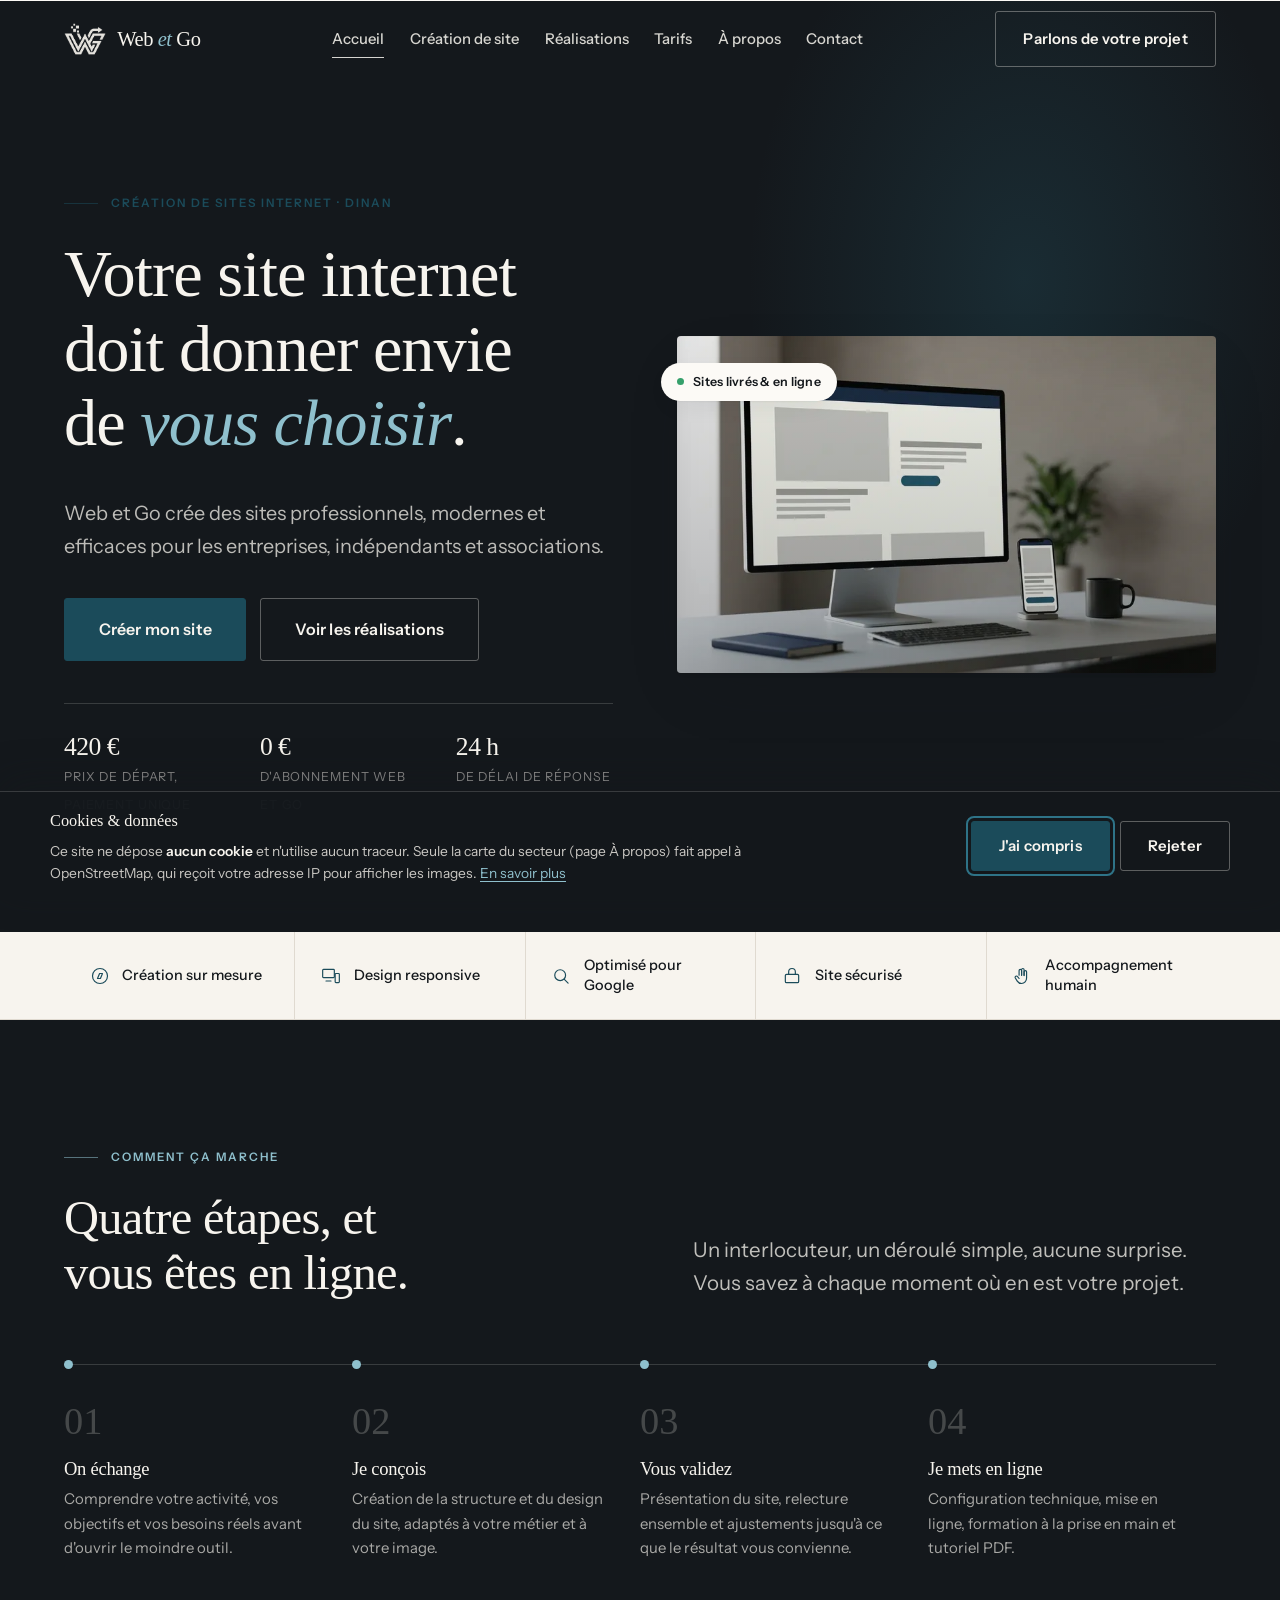
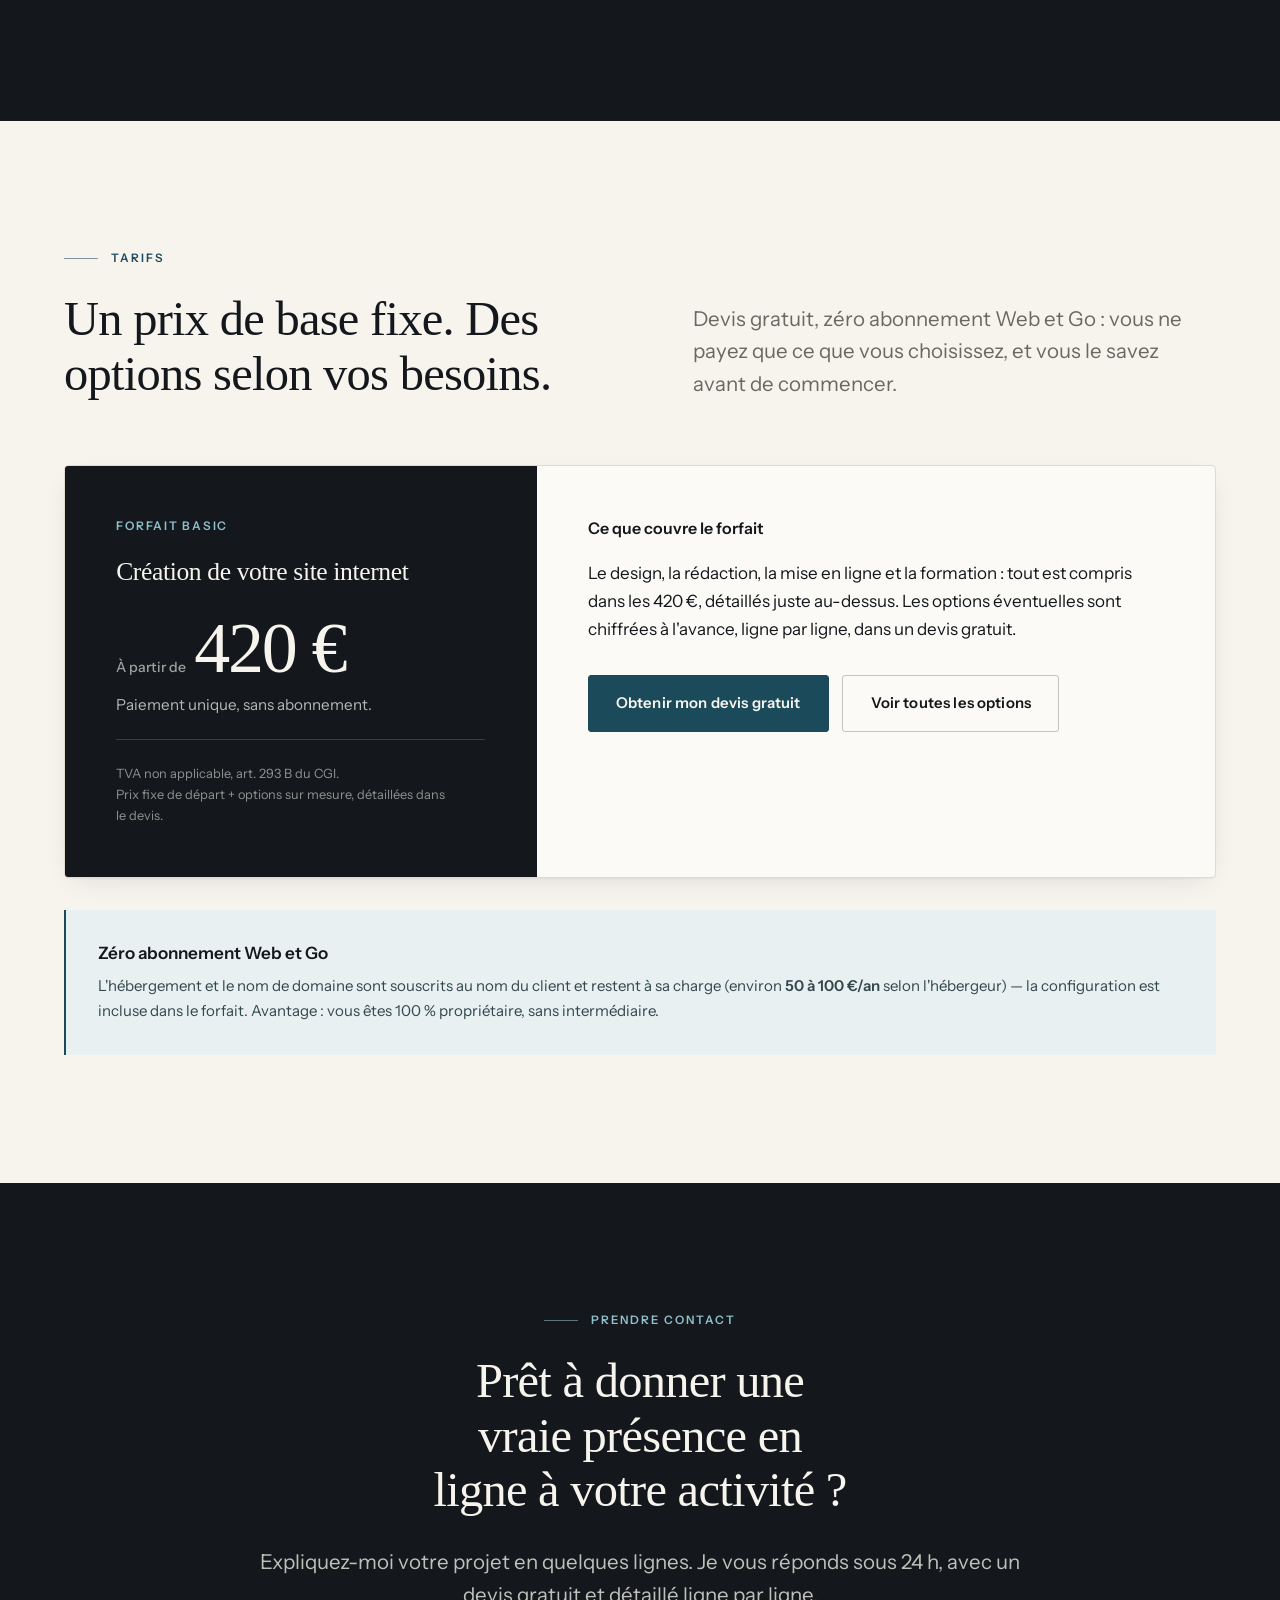
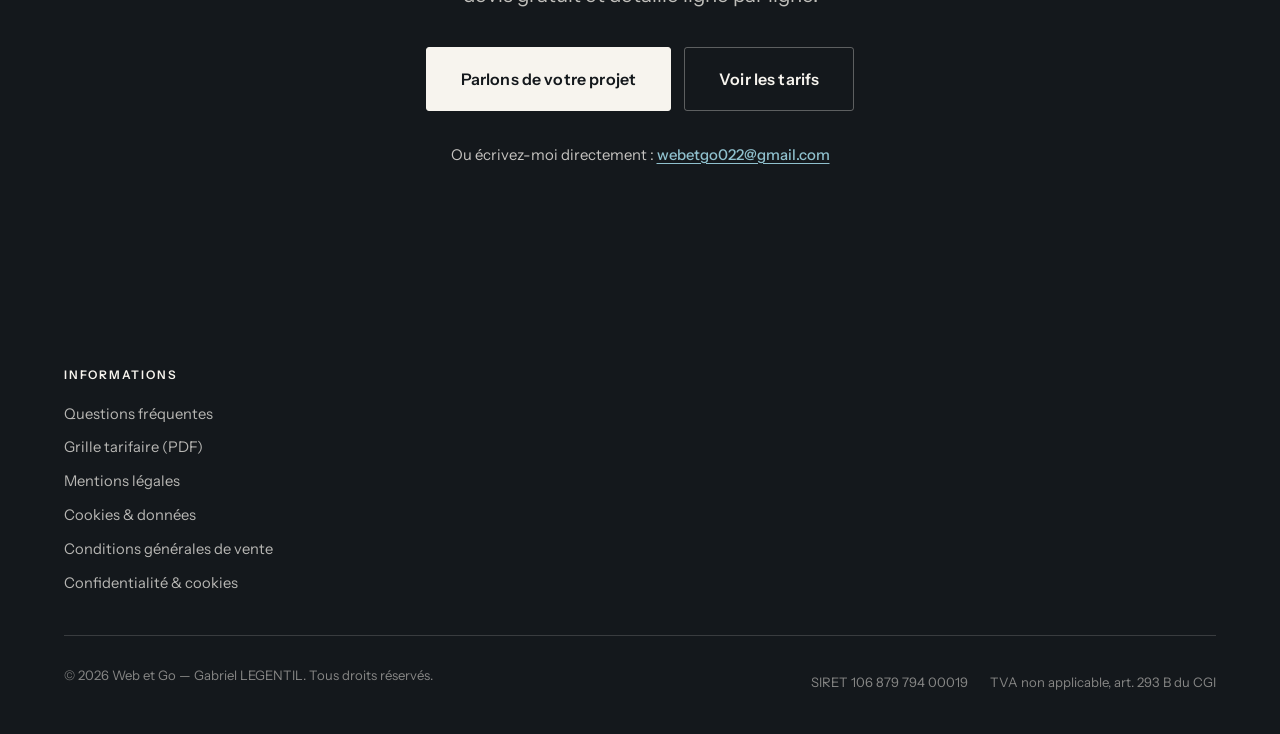
==== commit 2d0b82dc: "Add files via upload" ====
--- a/index.html
+++ b/index.html
@@ -1,1116 +1,355 @@
 <!DOCTYPE html>
-<html lang="fr">
+<html lang="fr" class="sans-js">
 <head>
-<meta charset="UTF-8">
-<meta name="viewport" content="width=device-width, initial-scale=1.0, viewport-fit=cover">
-<title>Web et Go — Création de site internet professionnel</title>
-<meta name="description" content="Web et Go crée des sites internet modernes, rapides et professionnels pour les artisans, indépendants, associations et entreprises locales. À partir de 420 €.">
-<meta name="robots" content="index,follow">
-<meta name="theme-color" content="#0A1D3B">
-<link rel="canonical" href="https://www.webetgo.fr/index.html">
-<link rel="icon" href="favicon.ico" sizes="any">
-<link rel="icon" type="image/png" sizes="32x32" href="favicon-32x32.png">
-<link rel="icon" type="image/png" sizes="16x16" href="favicon-16x16.png">
-<link rel="icon" type="image/png" href="favicon.png">
-<link rel="apple-touch-icon" href="apple-touch-icon.png">
-<link rel="manifest" href="site.webmanifest">
-<link rel="preconnect" href="https://fonts.googleapis.com"><link rel="preconnect" href="https://fonts.gstatic.com" crossorigin><link href="https://fonts.googleapis.com/css2?family=Inter:wght@400;500;600;700&family=Space+Grotesk:wght@500;600;700&display=swap" rel="stylesheet">
-<meta property="og:type" content="website">
-<meta property="og:locale" content="fr_FR">
-<meta property="og:site_name" content="Web et Go">
-<meta property="og:title" content="Web et Go — Création de site internet professionnel">
-<meta property="og:description" content="Web et Go crée des sites internet modernes, rapides et professionnels pour les artisans, indépendants, associations et entreprises locales. À partir de 420 €.">
-<meta property="og:url" content="https://www.webetgo.fr/index.html">
-<meta property="og:image" content="https://www.webetgo.fr/favicon.png">
-<meta name="twitter:card" content="summary_large_image">
-<meta name="twitter:title" content="Web et Go — Création de site internet professionnel">
-<meta name="twitter:description" content="Web et Go crée des sites internet modernes, rapides et professionnels pour les artisans, indépendants, associations et entreprises locales. À partir de 420 €.">
-<script type="application/ld+json">{"@context": "https://schema.org", "@type": "ProfessionalService", "name": "Web et Go", "alternateName": "WebetGo", "url": "https://www.webetgo.fr/", "description": "Création de sites internet professionnels : design, mise en ligne, hébergement, nom de domaine et référencement sur Google.", "areaServed": ["Dinan", "Évran", "Côtes-d'Armor", "Bretagne", "France"], "priceRange": "€€", "sameAs": []}</script>
-<style>
-
-/* ============================================================
-   WEB ET GO — Design system
-   Palette : bleu nuit, blanc, gris clair, bleu lumineux
-   Typo : Space Grotesk (titres) · Inter (textes)
-   ============================================================ */
-
-*,*::before,*::after{box-sizing:border-box;margin:0;padding:0}
-html{scroll-behavior:smooth;-webkit-text-size-adjust:100%}
-html:focus-within{scroll-behavior:smooth}
-
-:root{
-  --navy:#0A1D3B;
-  --navy2:#10315F;
-  --navy3:#163C73;
-  --blue:#1D5BFF;
-  --blue-d:#1450E6;
-  --blue2:#5C8BFF;
-  --sky:#EAF1FF;
-  --sky2:#DCE7FF;
-  --ink:#0C1526;
-  --muted:#5A6880;
-  --muted2:#8A97AC;
-  --bg:#FFFFFF;
-  --bg2:#F5F8FC;
-  --line:#E2E9F3;
-  --line2:#CFD9E8;
-  --danger:#B93A34;
-  --ok:#1D5BFF;
-  --shadow-s:0 1px 2px rgba(10,29,59,.05),0 4px 14px rgba(10,29,59,.06);
-  --shadow-m:0 8px 24px -6px rgba(10,29,59,.12);
-  --shadow-l:0 24px 48px -16px rgba(10,29,59,.20);
-  --r-s:10px;
-  --r-m:14px;
-  --r-l:20px;
-  --r-xl:26px;
-  --nav-h:76px;
-  --ease:cubic-bezier(.22,.8,.24,1);
-  --f-d:'Space Grotesk',-apple-system,BlinkMacSystemFont,'Segoe UI',sans-serif;
-  --f-b:'Inter',-apple-system,BlinkMacSystemFont,'Segoe UI',Roboto,sans-serif;
-}
-
-/* ---------- BASE ---------- */
-body{
-  font-family:var(--f-b);
-  font-size:16.5px;
-  line-height:1.65;
-  color:var(--ink);
-  background:var(--bg);
-  -webkit-font-smoothing:antialiased;
-  overflow-x:hidden;
-}
-a{color:inherit;text-decoration:none}
-img,svg{display:block;max-width:100%}
-button,input,select,textarea{font:inherit;color:inherit}
-::selection{background:var(--blue);color:#fff}
-h1,h2,h3,h4{font-family:var(--f-d);font-weight:700;letter-spacing:-.02em;color:var(--ink)}
-h1{font-size:clamp(2rem,4.2vw,3.15rem);line-height:1.08;letter-spacing:-.028em}
-h2{font-size:clamp(1.5rem,2.8vw,2.15rem);line-height:1.16;letter-spacing:-.022em}
-h3{font-size:1.12rem;letter-spacing:-.01em}
-:focus-visible{outline:3px solid var(--blue2);outline-offset:3px;border-radius:4px}
-
-/* ---------- LAYOUT ---------- */
-.wrap{width:min(1160px,100% - 40px);margin-inline:auto}
-.sec{padding:72px 0}
-.sec-alt{background:var(--bg2)}
-.sec-navy{background:var(--navy);color:#fff}
-
-/* ---------- TYPO ---------- */
-.ey{
-  display:inline-flex;align-items:center;gap:12px;
-  font-size:11.5px;font-weight:700;letter-spacing:.14em;
-  text-transform:uppercase;color:var(--blue);
-  margin-bottom:12px;
-}
-.ey::before{content:"";width:26px;height:2px;border-radius:2px;background:var(--blue);flex-shrink:0}
-.sh{max-width:720px;margin-bottom:36px}
-.sh.c{margin-inline:auto;text-align:center}
-.sh.c .ey{justify-content:center}
-.lead{font-size:clamp(15.5px,1.4vw,17px);line-height:1.7;color:var(--muted);max-width:64ch}
-.sh .lead{margin-top:10px}
-.sh.c .lead{margin-inline:auto}
-.hl{
-  position:relative;white-space:nowrap;
-  background:linear-gradient(transparent 66%,rgba(29,91,255,.22) 66%,rgba(29,91,255,.22) 92%,transparent 92%);
-}
-@media(max-width:680px){.hl{white-space:normal}}
-.mu{color:var(--muted)}
-
-/* ---------- BUTTONS ---------- */
-.btn{
-  display:inline-flex;align-items:center;justify-content:center;gap:10px;
-  height:54px;padding:0 28px;border-radius:12px;
-  font-weight:600;font-size:15.5px;font-family:var(--f-b);
-  border:1.5px solid transparent;cursor:pointer;
-  transition:transform .2s var(--ease),box-shadow .25s,border-color .2s,background .2s,color .2s;
-  white-space:nowrap;
-}
-.btn-p{background:var(--blue);color:#fff;box-shadow:0 6px 16px -8px rgba(29,91,255,.4)}
-.btn-p:hover{background:var(--blue-d);transform:translateY(-2px);box-shadow:0 10px 20px -10px rgba(29,91,255,.45)}
-.btn-p:active{transform:translateY(0)}
-.btn-o{background:transparent;border-color:var(--line2);color:var(--ink)}
-.btn-o:hover{border-color:var(--blue);color:var(--blue);transform:translateY(-2px)}
-.btn-l{background:#fff;color:var(--navy);box-shadow:0 10px 26px -10px rgba(0,0,0,.35)}
-.btn-l:hover{background:var(--sky2);transform:translateY(-2px)}
-.btn-n{background:var(--navy);color:#fff}
-.btn-n:hover{background:var(--navy2);transform:translateY(-2px);box-shadow:var(--shadow-m)}
-.btn-sm{height:46px;padding:0 22px;font-size:14.5px;border-radius:10px}
-.btn-lg{height:60px;padding:0 36px;font-size:16.5px;border-radius:14px}
-.btn-block{width:100%}
-
-/* ---------- HEADER ---------- */
-.nav-wrap{
-  position:sticky;top:0;z-index:100;
-  height:var(--nav-h);
-  background:rgba(255,255,255,.88);
-  -webkit-backdrop-filter:blur(14px) saturate(1.5);
-  backdrop-filter:blur(14px) saturate(1.5);
-  border-bottom:1px solid var(--line);
-  transition:box-shadow .3s;
-}
-.nav-wrap.sc{box-shadow:0 8px 30px -18px rgba(10,29,59,.25)}
-.nav-in{height:var(--nav-h);display:flex;align-items:center;justify-content:space-between;gap:18px}
-.brand{display:flex;align-items:center;gap:12px;flex-shrink:0;min-width:0}
-.brand-logo{
-  width:44px;height:44px;border-radius:12px;flex-shrink:0;
-  background:#fff;border:1px solid var(--line);padding:4px;
-  object-fit:contain;
-  box-shadow:var(--shadow-s);
-}
-.brand-name{font-family:var(--f-d);font-weight:700;font-size:17.5px;letter-spacing:-.015em;line-height:1.15;color:var(--navy);white-space:nowrap}
-.brand-name b{color:var(--blue);font-weight:700}
-.brand-sub{display:block;font-size:10px;font-weight:600;letter-spacing:.09em;text-transform:uppercase;color:var(--muted2);margin-top:2px;white-space:nowrap}
-.nav-links{display:flex;align-items:center;gap:28px}
-.nav-links a{
-  position:relative;padding:8px 0;
-  font-size:14.5px;font-weight:600;color:var(--muted);
-  transition:color .2s;
-}
-.nav-links a::after{
-  content:"";position:absolute;left:0;right:0;bottom:0;height:2px;border-radius:2px;
-  background:var(--blue);transform:scaleX(0);transform-origin:left;
-  transition:transform .25s var(--ease);
-}
-.nav-links a:hover{color:var(--ink)}
-.nav-links a.on{color:var(--ink)}
-.nav-links a.on::after{transform:scaleX(1)}
-.nav-act{display:flex;align-items:center;gap:12px;flex-shrink:0}
-.btn-burger{
-  display:none;width:46px;height:46px;border-radius:12px;
-  border:1px solid var(--line);background:#fff;cursor:pointer;
-  flex-direction:column;align-items:center;justify-content:center;gap:5px;
-  flex-shrink:0;
-}
-.btn-burger span{display:block;width:20px;height:2px;border-radius:2px;background:var(--navy);transition:.28s var(--ease)}
-.btn-burger.op span:nth-child(1){transform:translateY(7px) rotate(45deg)}
-.btn-burger.op span:nth-child(2){opacity:0;transform:scaleX(.3)}
-.btn-burger.op span:nth-child(3){transform:translateY(-7px) rotate(-45deg)}
-.drawer{
-  position:fixed;top:var(--nav-h);left:0;right:0;bottom:0;z-index:99;
-  background:#fff;
-  display:flex;flex-direction:column;padding:22px 22px 36px;gap:6px;
-  overflow-y:auto;
-  opacity:0;transform:translateY(-10px);pointer-events:none;visibility:hidden;
-  transition:opacity .28s var(--ease),transform .28s var(--ease),visibility .28s;
-  border-top:1px solid var(--line);
-}
-.drawer.op{opacity:1;transform:translateY(0);pointer-events:auto;visibility:visible}
-.drawer a.nav-l{
-  display:flex;align-items:center;min-height:56px;padding:0 18px;
-  border-radius:12px;font-size:17px;font-weight:600;color:var(--ink);
-  border:1px solid transparent;transition:background .2s,border-color .2s,color .2s;
-}
-.drawer a.nav-l:hover,.drawer a.nav-l.on{background:var(--bg2);border-color:var(--line);color:var(--navy)}
-.drawer a.nav-l.on{font-weight:700}
-.drawer .btn{margin-top:14px;width:100%;height:56px;font-size:16px}
-.drawer-mail{margin-top:auto;padding-top:22px;font-size:14.5px;color:var(--muted);display:flex;flex-direction:column;gap:4px}
-.drawer-mail a{color:var(--blue);font-weight:600}
-
-/* ---------- PAGE HERO (pages internes) ---------- */
-.page-hero{padding:52px 0 32px}
-.page-hero h1{max-width:740px;margin-bottom:12px}
-
-/* ---------- HERO (accueil) ---------- */
-.hero{padding:52px 0 84px;overflow:hidden}
-.hg{display:grid;grid-template-columns:1.06fr .94fr;gap:44px;align-items:center;position:relative}
-.hc .lead{font-size:clamp(15.5px,1.5vw,17.5px)}
-.hc h1{margin-bottom:14px}
-.hctas{display:flex;gap:12px;flex-wrap:wrap;margin-top:22px}
-.hbadges{display:flex;flex-wrap:wrap;gap:8px;margin-top:20px}
-.pill{
-  display:inline-flex;align-items:center;gap:9px;
-  padding:9px 15px;border-radius:999px;
-  background:#fff;border:1px solid var(--line);
-  font-size:13.5px;font-weight:600;color:var(--ink);
-}
-.pill svg{width:16px;height:16px;color:var(--blue);flex-shrink:0}
-.pill .price{color:var(--blue);font-weight:700}
-
-/* --- mockups --- */
-.hm{position:relative;padding:8px 0}
-.mk-browser{
-  position:relative;z-index:2;
-  background:#fff;border:1px solid var(--line);border-radius:18px;
-  box-shadow:var(--shadow-l);
-  padding:16px 18px 20px;overflow:hidden;
-}
-.mk-browser::after{
-  content:"";position:absolute;inset:0;border-radius:18px;
-  background:linear-gradient(160deg,rgba(255,255,255,.9),rgba(255,255,255,0) 40%);
-  pointer-events:none;
-}
-.mk-bar{display:flex;align-items:center;gap:7px;margin-bottom:13px}
-.mk-dot{width:10px;height:10px;border-radius:50%}
-.mk-url{
-  margin-left:8px;flex:1;max-width:230px;height:22px;border-radius:99px;
-  background:var(--bg2);border:1px solid var(--line);
-  display:flex;align-items:center;gap:6px;padding:0 10px;
-}
-.mk-url span{width:8px;height:8px;border-radius:2px;background:var(--line2);flex-shrink:0}
-.mk-url i{width:70px;height:6px;border-radius:3px;background:var(--line2);font-style:normal}
-.mk-nav{display:flex;align-items:center;justify-content:space-between;padding:8px 0 12px;border-bottom:1px solid var(--line);margin-bottom:14px}
-.mk-nav .lg{width:12px;height:12px;border-radius:4px;background:var(--blue)}
-.mk-nav .ll{display:flex;gap:10px}
-.mk-nav .ll i{width:34px;height:6px;border-radius:3px;background:var(--line2)}
-.mk-nav .lb{width:64px;height:22px;border-radius:7px;background:var(--blue)}
-.mk-hero{
-  background:linear-gradient(135deg,var(--navy) 0%,var(--navy2) 60%,#1B3F7E 100%);
-  border-radius:12px;padding:16px;color:#fff;margin-bottom:10px;position:relative;overflow:hidden;
-}
-.mk-hero h4{font-size:14.5px;line-height:1.3;letter-spacing:-.01em;color:#fff;max-width:75%;margin-bottom:6px}
-.mk-hero p{font-size:10.5px;color:rgba(255,255,255,.7);max-width:70%;line-height:1.5;margin-bottom:12px}
-.mk-hero .b{display:inline-block;height:20px;padding:0 10px;border-radius:6px;background:var(--blue);font-size:8.5px;font-weight:700;letter-spacing:.04em;line-height:20px;text-transform:uppercase}
-.mk-bl{display:grid;grid-template-columns:1fr 1fr 1fr;gap:8px}
-.mk-b{height:52px;border-radius:8px;background:var(--bg2);border:1px solid var(--line)}
-.mk-b.v{background:linear-gradient(135deg,var(--sky),var(--sky2));border-color:transparent}
-.mk-b.n{background:var(--navy);border:none}
-.mk-phone{
-  position:absolute;right:-12px;bottom:-34px;z-index:3;
-  width:172px;height:356px;border-radius:28px;
-  background:#fff;border:1px solid var(--line);
-  box-shadow:var(--shadow-l);
-  padding:10px;overflow:hidden;
-  transform:rotate(3deg);
-  animation:float 7s ease-in-out infinite;
-}
-.mk-notch{width:74px;height:16px;border-radius:0 0 12px 12px;background:#fff;border:1px solid var(--line);border-top:none;position:absolute;top:0;left:50%;transform:translateX(-50%);z-index:2}
-.mk-ph-in{border-radius:20px;background:var(--bg2);height:100%;overflow:hidden;border:1px solid var(--line)}
-.mk-ph-h{background:var(--navy);padding:14px 12px;color:#fff}
-.mk-ph-h i{display:block;width:40px;height:5px;border-radius:3px;background:rgba(255,255,255,.85);margin-bottom:5px}
-.mk-ph-h i.s{width:26px;background:rgba(255,255,255,.45)}
-.mk-ph-b{padding:10px}
-.mk-ph-b .btn-b{height:20px;border-radius:6px;background:var(--blue);margin-bottom:9px}
-.mk-ph-b .line{height:7px;border-radius:4px;background:var(--line2);margin-bottom:7px}
-.mk-ph-b .line.w70{width:70%}
-.mk-ph-b .img{height:54px;border-radius:8px;background:linear-gradient(135deg,var(--sky),var(--sky2));margin-bottom:8px}
-.mk-ph-b .img.d{height:44px}
-.chip{
-  position:absolute;z-index:4;
-  display:flex;align-items:center;gap:9px;
-  background:#fff;border:1px solid var(--line);border-radius:13px;
-  padding:9px 12px;box-shadow:var(--shadow-m);
-  font-size:12px;font-weight:600;color:var(--ink);line-height:1.3;
-}
-.chip .n{font-family:var(--f-d);font-size:21px;font-weight:700;letter-spacing:-.02em;color:var(--navy)}
-.chip svg{width:30px;height:30px;padding:7px;border-radius:9px;background:var(--sky);color:var(--blue);flex-shrink:0}
-.chip-1{top:-14px;right:6px}
-.chip-2{bottom:-10px;left:-14px}
-@keyframes float{0%,100%{transform:translateY(0)}50%{transform:translateY(-9px)}}
-
-/* ---------- PROBLÈME / SOLUTION ---------- */
-.ps{display:grid;grid-template-columns:1fr 1fr;gap:18px;align-items:stretch}
-.ps-card{border-radius:var(--r-xl);padding:28px 26px;border:1px solid var(--line);background:#fff}
-.ps-tag{
-  display:inline-flex;align-items:center;gap:8px;
-  padding:6px 13px;border-radius:999px;
-  font-size:11.5px;font-weight:700;letter-spacing:.1em;text-transform:uppercase;
-  margin-bottom:14px;
-}
-.ps-bad .ps-tag{background:var(--bg2);color:var(--muted);border:1px solid var(--line)}
-.ps-good{background:var(--navy);border:none;color:#fff;position:relative;overflow:hidden;box-shadow:var(--shadow-l)}
-.ps-good .ps-tag{background:rgba(255,255,255,.12);color:#fff}
-.ps-good h2{color:#fff;font-size:clamp(1.3rem,2.1vw,1.7rem);margin-bottom:12px}
-.ps-good .lead{color:rgba(255,255,255,.82)}
-.ps ul{list-style:none;display:grid;gap:10px;margin-top:16px}
-.ps li{display:flex;align-items:flex-start;gap:12px;font-size:14.5px;line-height:1.5}
-.ps li .ic{
-  width:27px;height:27px;border-radius:9px;flex-shrink:0;
-  display:grid;place-items:center;margin-top:1px;
-}
-.ps li .ic svg{width:14px;height:14px}
-.ps-bad li .ic{background:var(--bg2);color:var(--danger)}
-.ps-good li .ic{background:rgba(255,255,255,.13);color:#9DBEFF}
-.ps-good li{color:rgba(255,255,255,.92)}
-.ps-good .btn{margin-top:20px}
-
-/* ---------- SERVICES (grille éditoriale) ---------- */
-.srv-grid{display:grid;grid-template-columns:repeat(3,1fr);column-gap:30px;row-gap:26px}
-.srv{border-top:1px solid var(--line);padding-top:16px}
-.srv h3{display:flex;align-items:center;gap:10px;font-size:16px;margin-bottom:6px}
-.srv h3 svg{width:18px;height:18px;color:var(--blue);flex-shrink:0}
-.srv p{font-size:13.5px;color:var(--muted);line-height:1.6;max-width:36ch}
-
-/* Liste d'inclusions (cochée) */
-.ck-list{display:grid;grid-template-columns:1fr 1fr;gap:18px 32px;margin-top:4px}
-.ck{display:flex;gap:12px;align-items:flex-start}
-.ck .ic{width:22px;height:22px;border-radius:7px;background:var(--sky);color:var(--blue);display:grid;place-items:center;flex-shrink:0;margin-top:2px}
-.ck .ic svg{width:12px;height:12px}
-.ck strong{display:block;font-size:15px;font-weight:600;margin-bottom:2px}
-.ck small{font-size:13.5px;color:var(--muted);line-height:1.55}
-
-/* Bandeau engagements (compact) */
-.eng-strip{
-  display:grid;grid-template-columns:repeat(3,1fr);
-  margin-top:26px;background:#fff;border:1px solid var(--line);
-  border-radius:var(--r-l);padding:4px;
-}
-.eng-item{display:flex;gap:12px;align-items:flex-start;padding:14px 18px;border-right:1px solid var(--line)}
-.eng-item:last-child{border-right:none}
-.eng-item .ic{width:36px;height:36px;border-radius:10px;background:var(--sky);color:var(--blue);display:grid;place-items:center;flex-shrink:0}
-.eng-item .ic svg{width:17px;height:17px}
-.eng-item strong{display:block;font-size:14px;font-weight:600;margin-bottom:1px}
-.eng-item small{font-size:12.5px;color:var(--muted);line-height:1.5}
-
-/* ---------- FONCTIONNEMENT ---------- */
-.steps{display:grid;grid-template-columns:repeat(4,1fr);gap:26px}
-.steps-3{grid-template-columns:repeat(3,1fr)}
-.step{border-top:2px solid var(--line);padding-top:14px}
-.step-n{display:block;font-family:var(--f-d);font-size:30px;font-weight:700;letter-spacing:-.03em;color:var(--blue2);line-height:1;margin-bottom:8px}
-.step h3{font-size:15px;margin-bottom:5px}
-.step p{font-size:13px;color:var(--muted);line-height:1.55}
-
-/* ---------- RÉALISATIONS ---------- */
-.g2{display:grid;grid-template-columns:1fr 1fr;gap:18px}
-.proj{
-  background:#fff;border:1px solid var(--line);border-radius:var(--r-xl);
-  overflow:hidden;display:flex;flex-direction:column;
-  transition:transform .28s var(--ease),box-shadow .28s,border-color .28s;
-}
-.proj:hover{transform:translateY(-3px);box-shadow:var(--shadow-m);border-color:var(--sky2)}
-.shot{
-  position:relative;padding:22px 22px 0;
-  height:182px;display:flex;align-items:flex-end;overflow:hidden;
-}
-.shot.th-warm{background:linear-gradient(160deg,#FFF7EC,#FBEBD6)}
-.shot.th-teal{background:linear-gradient(160deg,#EDF7F6,#DCEFEC)}
-.shot.th-violet{background:linear-gradient(160deg,#F5F1FC,#E8DFF7)}
-.shot.th-green{background:linear-gradient(160deg,#F0F7F0,#DDEEDC)}
-.win{
-  width:100%;background:#fff;border:1px solid var(--line);
-  border-radius:14px 14px 0 0;border-bottom:none;
-  box-shadow:0 -8px 30px -18px rgba(10,29,59,.25);
-  overflow:hidden;
-}
-.win-bar{display:flex;align-items:center;gap:6px;padding:11px 14px;border-bottom:1px solid var(--line)}
-.win-bar i{width:8px;height:8px;border-radius:50%;background:var(--line2)}
-.win-bar .u{margin-left:8px;height:16px;border-radius:99px;background:var(--bg2);border:1px solid var(--line);display:flex;align-items:center;padding:0 9px;font-style:normal}
-.win-bar .u em{font-style:normal;font-size:9px;color:var(--muted2);letter-spacing:.02em}
-.win-body{padding:12px}
-.win-body .hd{display:flex;align-items:center;justify-content:space-between;margin-bottom:9px}
-.win-body .hd i{width:10px;height:10px;border-radius:3px}
-.win-body .hd .ll{display:flex;gap:7px}
-.win-body .hd .ll i{width:26px;height:5px;border-radius:3px;background:var(--line2)}
-.win-body .hd .bb{width:46px;height:15px;border-radius:5px}
-.win-body .hx{height:42px;border-radius:8px;margin-bottom:7px;padding:10px;display:flex;flex-direction:column;justify-content:center;gap:3px}
-.win-body .hx i{display:block;height:6px;border-radius:3px;background:rgba(255,255,255,.8)}
-.win-body .hx i.s{width:55%;background:rgba(255,255,255,.5)}
-.win-body .hx .bb2{width:38px;height:13px;border-radius:4px;background:var(--blue)}
-.win-body .bx{display:flex;gap:7px}
-.win-body .bx i{height:28px;border-radius:6px;background:var(--bg2);border:1px solid var(--line);flex:1}
-.win-body .bx i.on{background:#fff;border-color:var(--line2);box-shadow:var(--shadow-s)}
-.th-warm .win-body .hd i,.th-warm .win-body .hd .bb,.th-warm .win-body .hx{background:linear-gradient(135deg,#E8930C,#C2620A)}
-.th-teal .win-body .hd i,.th-teal .win-body .hd .bb,.th-teal .win-body .hx{background:linear-gradient(135deg,#0E7490,#155E75)}
-.th-violet .win-body .hd i,.th-violet .win-body .hd .bb,.th-violet .win-body .hx{background:linear-gradient(135deg,#7C3AED,#5B21B6)}
-.th-green .win-body .hd i,.th-green .win-body .hd .bb,.th-green .win-body .hx{background:linear-gradient(135deg,#15803D,#166534)}
-.demo-flag{
-  position:absolute;top:18px;right:18px;z-index:2;
-  padding:6px 12px;border-radius:999px;
-  background:var(--navy);color:#fff;
-  font-size:11px;font-weight:700;letter-spacing:.08em;text-transform:uppercase;
-}
-.proj-info{padding:18px 20px 20px;display:flex;flex-direction:column;flex:1}
-.proj-info .sec-lbl{
-  font-size:11.5px;font-weight:700;letter-spacing:.1em;text-transform:uppercase;
-  color:var(--blue);margin-bottom:8px;
-}
-.proj-info h3{font-size:16.5px;margin-bottom:5px}
-.proj-info p{font-size:13.5px;color:var(--muted);line-height:1.55;flex:1}
-.proj-info .row{display:flex;align-items:center;justify-content:space-between;gap:10px;margin-top:14px;flex-wrap:wrap}
-.proj-info .dom{font-size:13px;color:var(--muted2);font-weight:500}
-.proj-wide{grid-column:1/-1}
-
-/* ---------- TARIFS ---------- */
-.pw{display:grid;grid-template-columns:1.08fr .92fr;gap:26px;align-items:stretch}
-.price-card{
-  background:var(--navy);color:#fff;border-radius:var(--r-xl);
-  padding:30px 28px;position:relative;overflow:hidden;
-  box-shadow:var(--shadow-l);
-  display:flex;flex-direction:column;
-}
-.p-ey{
-  display:inline-flex;align-items:center;gap:8px;align-self:flex-start;
-  padding:6px 13px;border-radius:999px;
-  background:rgba(255,255,255,.12);font-size:11.5px;font-weight:700;
-  letter-spacing:.1em;text-transform:uppercase;margin-bottom:14px;
-}
-.p-ey i{width:6px;height:6px;border-radius:50%;background:#7FB0FF}
-.price-amount{margin-bottom:6px}
-.price-amount .from{display:block;font-size:15px;font-weight:600;color:rgba(255,255,255,.7);margin-bottom:4px}
-.price-amount .val{
-  font-family:var(--f-d);font-size:clamp(2.4rem,4.2vw,3.2rem);font-weight:700;
-  letter-spacing:-.04em;line-height:1;
-}
-.price-amount .val sup{font-size:.45em;font-weight:600;color:#9DBEFF;margin-left:6px;letter-spacing:0}
-.p-sub{font-size:14px;color:rgba(255,255,255,.65)}
-.incl{list-style:none;display:grid;gap:9px;margin:18px 0 20px}
-.incl li{display:flex;align-items:flex-start;gap:11px;font-size:13.5px;line-height:1.5;color:rgba(255,255,255,.92)}
-.incl li .ic{
-  width:25px;height:25px;border-radius:8px;background:rgba(255,255,255,.13);
-  color:#9DBEFF;display:grid;place-items:center;flex-shrink:0;margin-top:1px;
-}
-.incl li .ic svg{width:13px;height:13px}
-.price-card .btn-l{align-self:flex-start}
-.p-foot{margin-top:auto;padding-top:14px;font-size:12px;color:rgba(255,255,255,.55);line-height:1.55}
-.opt-card{background:#fff;border:1px solid var(--line);border-radius:var(--r-xl);padding:26px 24px;box-shadow:var(--shadow-s);display:flex;flex-direction:column}
-.opt-card h3{font-size:16.5px;margin-bottom:5px}
-.opt-card > p{font-size:13.5px;color:var(--muted);margin-bottom:14px}
-.opts{list-style:none}
-.opt{display:flex;align-items:center;justify-content:space-between;gap:12px;padding:9px 2px;border-bottom:1px dashed var(--line)}
-.opt:last-child{border-bottom:none}
-.opt .nm{font-size:13.5px;font-weight:500;color:var(--ink)}
-.opt .nm small{display:block;font-size:11.5px;color:var(--muted2);font-weight:500;margin-top:2px}
-.opt .pr{font-family:var(--f-d);font-size:14px;font-weight:700;color:var(--navy);white-space:nowrap}
-.opt-note{
-  margin-top:14px;padding:12px 14px;border-radius:11px;
-  background:var(--bg2);border:1px solid var(--line);
-  font-size:12.5px;color:var(--muted);line-height:1.55;
-}
-.opt-card .btn{margin-top:14px;width:100%}
-.opt-links{display:flex;gap:14px;margin-top:12px;flex-wrap:wrap}
-.opt-links a{font-size:13.5px;font-weight:500;color:var(--blue);transition:color .2s}
-.opt-links a:hover{color:var(--blue-d);text-decoration:underline;text-underline-offset:3px}
-/* ---------- FAQ ---------- */
-.faq{max-width:1020px;margin-inline:auto;display:grid;grid-template-columns:1fr 1fr;gap:10px}
-details{
-  border:1px solid var(--line);border-radius:var(--r-m);
-  background:#fff;overflow:hidden;
-  transition:border-color .25s,box-shadow .25s;
-}
-details[open]{border-color:var(--sky2);box-shadow:var(--shadow-s)}
-summary{
-  list-style:none;padding:14px 18px;cursor:pointer;
-  display:flex;align-items:center;justify-content:space-between;gap:14px;
-  font-size:14.5px;font-weight:600;color:var(--ink);
-  user-select:none;
-}
-summary::-webkit-details-marker{display:none}
-summary::after{content:"+";flex-shrink:0;font-family:var(--f-d);font-size:20px;font-weight:500;color:var(--blue);line-height:1;width:20px;text-align:center;transition:transform .25s var(--ease)}
-details[open] summary::after{transform:rotate(45deg)}
-.faq-a{padding:0 18px 16px;font-size:13.5px;color:var(--muted);line-height:1.65;max-width:70ch}
-.faq-a a{color:var(--blue);font-weight:600}
-.faq-a a:hover{text-decoration:underline}
-.faq-more{text-align:center;margin-top:18px;font-size:14px;color:var(--muted)}
-.faq-more a{color:var(--blue);font-weight:500;transition:color .2s}
-.faq-more a:hover{color:var(--blue-d);text-decoration:underline;text-underline-offset:3px}
-
-/* ---------- CTA FINAL ---------- */
-.cta-final{padding:52px 0}
-.cta-final .wrap{display:grid;gap:14px;justify-items:center;text-align:center}
-.cta-final h2{color:#fff;font-size:clamp(1.5rem,2.9vw,2.1rem);max-width:600px}
-.cta-final p{color:rgba(255,255,255,.78);font-size:clamp(14.5px,1.35vw,16px);max-width:520px}
-.cta-final .btn-lg{margin-top:8px}
-.cta-mail{margin-top:12px;font-size:13.5px;color:rgba(255,255,255,.65)}
-.cta-mail a{color:#9DBEFF;font-weight:600;border-bottom:1px solid rgba(157,190,255,.4)}
-.cta-mail a:hover{color:#fff}
-
-/* ---------- PAGE TARIFS (grande page) ---------- */.te-card{background:#fff;border:1px solid var(--line);border-radius:var(--r-l);padding:22px 24px;box-shadow:var(--shadow-s)}
-.te-card h3{font-size:16.5px;margin-bottom:5px}
-.te-card .lead{font-size:15px;margin-bottom:10px}
-.te-grid{display:grid;grid-template-columns:1fr 1fr;gap:18px;margin-top:18px}
-.te-note{
-  display:flex;gap:12px;align-items:flex-start;
-  margin-top:14px;padding:13px 15px;border-radius:11px;
-  background:var(--bg2);border:1px solid var(--line);
-  font-size:12.5px;color:var(--muted);line-height:1.55;
-}
-.te-note svg{width:18px;height:18px;color:var(--blue);flex-shrink:0;margin-top:2px}
-
-/* ---------- CONTACT ---------- */
-.cgrid{display:grid;grid-template-columns:.92fr 1.08fr;gap:28px;align-items:start}
-.cinfo{display:grid;gap:14px}
-.cb{
-  display:flex;gap:14px;align-items:flex-start;
-  padding:14px 0;border-bottom:1px solid var(--line);
-}
-.cb:last-child{border-bottom:none}
-.cb .ic{width:40px;height:40px;border-radius:12px;background:var(--sky);color:var(--blue);display:grid;place-items:center;flex-shrink:0}
-.cb .ic svg{width:21px;height:21px}
-.cb strong{display:block;font-size:14.5px;font-weight:600;margin-bottom:2px}
-.cb p{font-size:13px;color:var(--muted);line-height:1.5}
-.cb a{color:var(--blue);font-weight:600}
-.cb a:hover{text-decoration:underline}
-.cb .nm{font-size:15.5px;font-weight:700}
-.cform{background:#fff;border:1px solid var(--line);border-radius:var(--r-xl);padding:28px 26px;box-shadow:var(--shadow-m)}
-.cform h3{font-size:18px;margin-bottom:5px}
-.cform > p{font-size:13.5px;color:var(--muted);margin-bottom:16px}
-.fg{display:grid;gap:13px}
-.fr{display:grid;grid-template-columns:1fr 1fr;gap:13px}
-label{display:grid;gap:8px;font-size:14px;font-weight:600;color:var(--ink)}
-input,select,textarea{
-  width:100%;height:48px;padding:0 15px;
-  border:1px solid var(--line2);border-radius:11px;background:#fff;
-  font-size:14.5px;color:var(--ink);
-  transition:border-color .2s,box-shadow .2s;
-  -webkit-appearance:none;appearance:none;
-}
-select{
-  background-image:url("data:image/svg+xml,%3Csvg xmlns='http://www.w3.org/2000/svg' width='16' height='16' viewBox='0 0 24 24' fill='none' stroke='%235A6880' stroke-width='2.2' stroke-linecap='round' stroke-linejoin='round'%3E%3Cpath d='m6 9 6 6 6-6'/%3E%3C/svg%3E");
-  background-repeat:no-repeat;background-position:right 16px center;
-  padding-right:44px;
-}
-textarea{height:auto;min-height:110px;padding:12px 15px;resize:vertical}
-input:focus,select:focus,textarea:focus{outline:none;border-color:var(--blue);box-shadow:0 0 0 4px rgba(29,91,255,.13)}
-input::placeholder,textarea::placeholder{color:var(--muted2)}
-.fn{font-size:12.5px;color:var(--muted2);margin-top:12px;display:flex;align-items:center;gap:7px}
-.fn svg{width:14px;height:14px;flex-shrink:0}
-
-/* ---------- ZONE ---------- */
-.zgrid{display:grid;grid-template-columns:1.04fr .96fr;gap:28px;align-items:stretch}
-.map-card{
-  background:#fff;border:1px solid var(--line);border-radius:var(--r-xl);
-  padding:34px 36px;box-shadow:var(--shadow-s);
-  display:flex;flex-direction:column;
-}
-.map-svg{width:100%;height:auto;border-radius:var(--r-m);border:1px solid var(--line);background:var(--bg2);margin-bottom:24px}
-.zchips{display:flex;flex-wrap:wrap;gap:10px;margin-bottom:22px}
-.zchip{
-  display:inline-flex;align-items:center;gap:8px;
-  padding:9px 15px;border-radius:999px;
-  background:var(--bg2);border:1px solid var(--line);
-  font-size:13.5px;font-weight:600;
-}
-.zchip svg{width:15px;height:15px;color:var(--blue)}
-.map-card .btn{align-self:flex-start}
-.map-card h3{font-size:19px;margin-bottom:8px}
-.map-card p{font-size:14.5px;color:var(--muted);line-height:1.65;margin-bottom:18px}
-.zinfo{display:grid;gap:14px;align-content:start}
-.zinfo .cb{margin:0}
-
-/* ---------- CGV ---------- */
-.legal{max-width:860px;margin-inline:auto;background:#fff;border:1px solid var(--line);border-radius:var(--r-xl);padding:34px 38px;box-shadow:var(--shadow-s)}
-.legal-intro{font-size:15px;color:var(--muted);line-height:1.75;margin-bottom:8px}
-.legal-sec{padding:16px 0;border-bottom:1px solid var(--line)}
-.legal-sec:last-of-type{border-bottom:none}
-.legal-sec h2{font-size:1.15rem;margin-bottom:12px}
-.legal-sec p{font-size:15px;color:var(--muted);line-height:1.8}
-.legal-sec p + p{margin-top:12px}
-.lnote{
-  margin-top:22px;padding:16px 18px;border-radius:12px;
-  background:var(--bg2);border:1px solid var(--line);
-  font-size:14px;color:var(--muted);line-height:1.65;
-}
-.lnote strong{color:var(--ink)}
-.linfo{list-style:none;display:grid;gap:10px;margin-top:22px}
-.linfo li{display:flex;gap:12px;font-size:14.5px;color:var(--muted)}
-.linfo li strong{color:var(--ink);min-width:90px;font-weight:600}
-
-/* ---------- FOOTER ---------- */
-.foot{border-top:1px solid var(--line);padding:48px 0 24px;background:#fff}
-.fin{display:grid;grid-template-columns:1.6fr 1fr 1fr;gap:32px}
-.fbrand .brand{margin-bottom:16px}
-.fbrand p{font-size:13.5px;color:var(--muted);line-height:1.65;max-width:36ch}
-.fbrand .mail{display:inline-flex;align-items:center;gap:8px;margin-top:10px;font-size:14px;font-weight:600;color:var(--blue)}
-.fbrand .mail svg{width:16px;height:16px}
-.fcol h4{font-size:12px;font-weight:700;letter-spacing:.12em;text-transform:uppercase;color:var(--muted2);margin-bottom:12px;font-family:var(--f-b)}
-.fcol ul{list-style:none;display:grid;gap:8px}
-.fcol a{font-size:13.5px;color:var(--muted);transition:color .2s}
-.fcol a:hover{color:var(--blue)}
-.fbot{
-  display:flex;align-items:center;justify-content:space-between;gap:10px;flex-wrap:wrap;
-  border-top:1px solid var(--line);margin-top:30px;padding-top:14px;
-  font-size:12.5px;color:var(--muted2);
-}
-.fbot .l{display:flex;gap:22px;flex-wrap:wrap}
-.fbot a{color:var(--muted2)}
-.fbot a:hover{color:var(--blue)}
-
-/* ---------- REVEAL ---------- */
-.rev{opacity:0;transform:translateY(20px);transition:opacity .7s var(--ease),transform .7s var(--ease)}
-.rev.in{opacity:1;transform:none}
-.d1{transition-delay:.07s}.d2{transition-delay:.14s}.d3{transition-delay:.21s}.d4{transition-delay:.28s}.d5{transition-delay:.35s}
-
-/* ---------- RESPONSIVE ---------- */
-@media(max-width:1020px){
-  .nav-links,.nav-act .btn{display:none}
-  .btn-burger{display:flex}
-  .hg{grid-template-columns:1fr;gap:36px}
-  .hm{max-width:520px;margin-inline:auto;width:100%}
-  .chip-1{right:-4px}
-  .chip-2{left:-4px}
-  .srv-grid{grid-template-columns:1fr 1fr}
-  .steps{grid-template-columns:1fr 1fr;gap:26px 18px}
-  .steps-3{grid-template-columns:1fr 1fr;gap:26px 18px}
-  .pw,.cgrid,.zgrid{grid-template-columns:1fr}
-  .ps{grid-template-columns:1fr}
-  .te-grid{grid-template-columns:1fr}
-  .fin{grid-template-columns:1fr 1fr}
-  /* Barre légale du footer : empilée proprement sur écrans étroits */
-  .fbot{flex-direction:column;align-items:center;text-align:center;gap:8px}
-  .fbot .l{justify-content:center;gap:10px 18px}
-}
-@media(max-width:680px){
-  :root{--nav-h:66px}
-  body{font-size:16px}
-  .wrap{width:calc(100% - 32px)}
-  .sec{padding:48px 0}
-  .hero{padding:30px 0 66px}
-  .page-hero{padding:38px 0 22px}
-  .brand-logo{width:40px;height:40px;border-radius:11px}
-  .brand-sub{display:none}
-  .brand-name{font-size:16.5px}
-  .nav-act .btn-burger{width:44px;height:44px}
-  .hctas{flex-direction:column;align-items:stretch}
-  .hctas .btn{width:100%}
-  .hbadges{display:grid;grid-template-columns:1fr 1fr;gap:8px}
-  .pill{padding:8px 12px;font-size:12.5px;justify-content:center}
-  .g2{grid-template-columns:1fr;gap:12px}
-  .srv-grid{grid-template-columns:1fr;row-gap:18px}
-  .ck-list{grid-template-columns:1fr;gap:16px}
-  .steps{grid-template-columns:1fr;gap:16px}
-  .step{padding-top:12px}
-  .step-n{font-size:24px}
-  .ps-card{padding:20px 18px}
-  .price-card{padding:24px 20px}
-  .opt-card{padding:20px 18px}
-  .cform{padding:22px 18px}
-  .fr{grid-template-columns:1fr}
-  .cta-final{padding:72px 0}
-  .cta-final .btn-lg{width:100%}
-  .mk-phone{right:-6px;width:144px;height:300px}
-  .mk-browser{padding:10px 10px 12px}
-  .mk-bl{grid-template-columns:1fr 1fr 1fr}
-  .mk-b{height:40px}
-  .chip{padding:8px 11px;font-size:11px}
-  .chip .n{font-size:18px}
-  .fin{grid-template-columns:1fr;gap:24px}
-  .legal{padding:22px 18px}
-  .te-card{padding:18px 16px}
-  .shot{height:164px;padding:16px 16px 0}
-  .proj-info{padding:16px 16px 18px}
-  .drawer a.nav-l{min-height:50px}
-  /* Footer compact sur mobile */
-  .foot{padding:28px 0 16px}
-  .fin{gap:18px}
-  .fbrand p{font-size:13.5px}
-  .fbrand .mail{margin-top:10px}
-  .fcol h4{margin-bottom:13px}
-  .fcol ul{gap:8px}
-  .fcol a{font-size:14px}
-  .fbot{margin-top:18px;padding-top:10px;gap:8px}
-  /* FAQ & engagements en une colonne sur mobile */
-  .faq{grid-template-columns:1fr}
-  .eng-strip{grid-template-columns:1fr;padding:2px}
-  .eng-item{border-right:none;border-bottom:1px solid var(--line);padding:12px 14px}
-  .eng-item:last-child{border-bottom:none}
-}
-
-
-/* ---------- ACCUEIL LÉGER ---------- */
-.sec-sm{padding:56px 0}
-
-/* Bandeau tarif compact */
-.tarif-band{display:flex;align-items:center;justify-content:space-between;gap:28px;flex-wrap:wrap}
-.tarif-band .tb-txt{display:grid;gap:2px}
-.tarif-band .tb-price{font-family:var(--f-d);font-size:clamp(1.4rem,2.6vw,1.95rem);font-weight:700;letter-spacing:-.02em;color:var(--navy);line-height:1.25}
-.tarif-band .tb-price em{font-style:normal;color:var(--blue)}
-.tarif-band .tb-sub{font-size:14.5px;color:var(--muted)}
-.tarif-band .tb-cta{display:grid;gap:12px;justify-items:end}
-.tarif-band .tb-links{display:flex;gap:18px;flex-wrap:wrap;font-size:13.5px;font-weight:600}
-.tarif-band .tb-links a{color:var(--blue);font-weight:500;transition:color .2s}
-.tarif-band .tb-links a:hover{color:var(--blue-d);text-decoration:underline;text-underline-offset:3px}
-
-/* Mini-cartes réalisations */
-.proj-sm .shot{height:132px;padding:16px 16px 0}
-.proj-sm .win-body{padding:10px}
-.proj-sm .win-body .hx{height:32px;padding:8px;margin-bottom:6px}
-.proj-sm .win-body .bx i{height:22px}
-.proj-sm .proj-info{padding:14px 16px 16px}
-.proj-sm .proj-info h3{font-size:15.5px}
-.proj-sm .proj-info .row{margin-top:10px}
-
-/* ---------- RESPONSIVE 680 : bandeau tarif ---------- */
-@media(max-width:680px){
-  .sec-sm{padding:44px 0}
-  .tarif-band{flex-direction:column;align-items:stretch;gap:18px}
-  .tarif-band .tb-cta{justify-items:stretch}
-  .tarif-band .tb-cta .btn{width:100%}
-  .tarif-band .tb-links{justify-content:center;gap:14px 20px}
-  .proj-sm .shot{height:120px}
-}
-
-/* ---------- REDUCED MOTION ---------- */
-@media(prefers-reduced-motion:reduce){
-  *,*::before,*::after{transition:none!important;animation:none!important}
-  html{scroll-behavior:auto}
-  .rev{opacity:1;transform:none}
-}
-
-
-</style>
+  <meta charset="utf-8">
+  <meta name="viewport" content="width=device-width, initial-scale=1">
+  <script>document.documentElement.classList.remove('sans-js');</script>
+  <title>Web et Go — Création de site internet professionnel à Dinan</title>
+  <meta name="description" content="Web et Go crée des sites internet professionnels pour les entreprises, indépendants et associations autour de Dinan. Design sur mesure, mise en ligne et référencement Google. À partir de 420 €, sans abonnement.">
+  <link rel="canonical" href="https://www.webetgo.fr/index.html">
+  <meta name="author" content="Gabriel LEGENTIL — Web et Go">
+  <meta name="theme-color" content="#14181C">
+  <meta name="format-detection" content="telephone=no">
+
+  <meta property="og:type" content="website">
+  <meta property="og:locale" content="fr_FR">
+  <meta property="og:site_name" content="Web et Go">
+  <meta property="og:title" content="Web et Go — Création de site internet professionnel à Dinan">
+  <meta property="og:description" content="Web et Go crée des sites internet professionnels pour les entreprises, indépendants et associations autour de Dinan. Design sur mesure, mise en ligne et référencement Google. À partir de 420 €, sans abonnement.">
+  <meta property="og:url" content="https://www.webetgo.fr/index.html">
+  <meta property="og:image" content="https://www.webetgo.fr/assets/img/hero.webp">
+  <meta property="og:image:alt" content="Web et Go — création de sites internet professionnels à Dinan">
+  <meta name="twitter:card" content="summary_large_image">
+  <meta name="twitter:title" content="Web et Go — Création de site internet professionnel à Dinan">
+  <meta name="twitter:description" content="Web et Go crée des sites internet professionnels pour les entreprises, indépendants et associations autour de Dinan. Design sur mesure, mise en ligne et référencement Google. À partir de 420 €, sans abonnement.">
+  <meta name="twitter:image" content="https://www.webetgo.fr/assets/img/hero.webp">
+
+  <link rel="icon" href="favicon.ico" sizes="any">
+  <link rel="icon" href="favicon-32.png" type="image/png" sizes="32x32">
+  <link rel="icon" href="favicon-96.png" type="image/png" sizes="96x96">
+  <link rel="apple-touch-icon" href="apple-touch-icon.png">
+  <link rel="manifest" href="site.webmanifest">
+
+  <link rel="preload" as="font" type="font/woff2" href="assets/fonts/Fraunces-latin.woff2" crossorigin>
+  <link rel="preload" as="font" type="font/woff2" href="assets/fonts/InstrumentSans-latin.woff2" crossorigin>
+  <link rel="preload" as="image" href="assets/img/hero.webp" imagesrcset="assets/img/hero-800.webp 900w, assets/img/hero.webp 1800w" imagesizes="(max-width: 999px) 92vw, 46vw" fetchpriority="high">
+  <link rel="stylesheet" href="assets/css/main.css">
+  <script type="application/ld+json">{
+    "@context": "https://schema.org",
+    "@type": "ProfessionalService",
+    "@id": "https://www.webetgo.fr/#entreprise",
+    "name": "Web et Go",
+    "alternateName": "WebetGo",
+    "description": "Création de sites internet professionnels pour les entreprises, indépendants et associations. Design sur mesure, mise en ligne, référencement Google. À partir de 420 €, sans abonnement.",
+    "url": "https://www.webetgo.fr/",
+    "email": "webetgo022@gmail.com",
+    "image": "https://www.webetgo.fr/assets/img/hero.webp",
+    "priceRange": "À partir de 420 €",
+    "vatID": "TVA non applicable, art. 293 B du CGI",
+    "founder": { "@type": "Person", "name": "Gabriel LEGENTIL" },
+    "address": {
+      "@type": "PostalAddress",
+      "streetAddress": "38 Le Hambout",
+      "postalCode": "22630",
+      "addressLocality": "Saint-André-des-Eaux",
+      "addressRegion": "Côtes-d'Armor",
+      "addressCountry": "FR"
+    },
+    "areaServed": [
+      { "@type": "City", "name": "Dinan" },
+      { "@type": "City", "name": "Évran" },
+      { "@type": "AdministrativeArea", "name": "Côtes-d'Armor" },
+      { "@type": "AdministrativeArea", "name": "Bretagne" }
+    ],
+    "knowsLanguage": "fr",
+    "makesOffer": {
+      "@type": "Offer",
+      "name": "Création de site internet — Forfait Basic",
+      "description": "Site vitrine professionnel : design sur mesure, responsive, mise en ligne, configuration du nom de domaine et de l'hébergement, structure optimisée pour Google, conformité RGPD, formation et tutoriel PDF inclus.",
+      "price": "420",
+      "priceCurrency": "EUR",
+      "availability": "https://schema.org/InStock"
+    }
+  }</script>
 </head>
 <body>
-<div class="nav-wrap" id="nav">
-  <div class="wrap nav-in">
-    <a class="brand" href="index.html" aria-label="Web et Go — Accueil">
-      <img class="brand-logo" src="[data-uri]" alt="Logo Web et Go" loading="eager">
-      <span>
-        <span class="brand-name">Web <b>et</b> Go</span>
-        <span class="brand-sub">Sites internet professionnels</span>
-      </span>
-    </a>
-    <nav class="nav-links" aria-label="Navigation principale">
-      <a href="index.html" data-nav="index" class="on">Accueil</a>
-      <a href="fonctionnalites.html" data-nav="fonctionnalites">Services</a>
-      <a href="modeles.html" data-nav="modeles">Réalisations</a>
-      <a href="tarifs.html" data-nav="tarifs">Tarifs</a>
-      <a href="contact.html" data-nav="contact">Contact</a>
+  <a class="evitement" href="#contenu">Aller au contenu principal</a>
+  <header class="entete entete--transparent" data-entete data-entete-clair>
+    <div class="entete__interieur">
+      <a class="marque" href="index.html" aria-label="Web et Go — retour à l'accueil">
+        <span class="marque__sigle">
+          <img class="marque__logo marque__logo--sombre" src="assets/img/logo-mono.png"
+               width="123" height="96" alt="" aria-hidden="true" decoding="async">
+          <img class="marque__logo marque__logo--clair" src="assets/img/logo-mono-clair.png"
+               width="123" height="96" alt="" aria-hidden="true" decoding="async">
+        </span>
+        <span class="marque__texte">Web <em>et</em> Go</span>
+      </a>
+      <nav class="nav" aria-label="Navigation principale">
+          <a class="nav__lien" href="index.html" aria-current="page">Accueil</a>
+          <a class="nav__lien" href="creation-de-site.html">Création de site</a>
+          <a class="nav__lien" href="realisations.html">Réalisations</a>
+          <a class="nav__lien" href="tarifs.html">Tarifs</a>
+          <a class="nav__lien" href="a-propos.html">À propos</a>
+          <a class="nav__lien" href="contact.html">Contact</a>
+      </nav>
+      <div class="entete__actions">
+        <a class="btn btn--fantome" href="contact.html">Parlons de votre projet</a>
+        <button class="hamburger" type="button" data-menu-bouton
+                aria-expanded="false" aria-controls="menu-mobile" aria-label="Ouvrir le menu">
+          <span></span><span></span><span></span>
+        </button>
+      </div>
+    </div>
+  </header>
+
+  <div class="panneau" id="menu-mobile" data-menu-panneau>
+    <nav class="panneau__nav" aria-label="Navigation mobile">
+        <a class="panneau__lien" href="index.html" style="--i:0" aria-current="page"><span>01</span>Accueil</a>
+        <a class="panneau__lien" href="creation-de-site.html" style="--i:1"><span>02</span>Création de site</a>
+        <a class="panneau__lien" href="realisations.html" style="--i:2"><span>03</span>Réalisations</a>
+        <a class="panneau__lien" href="tarifs.html" style="--i:3"><span>04</span>Tarifs</a>
+        <a class="panneau__lien" href="a-propos.html" style="--i:4"><span>05</span>À propos</a>
+        <a class="panneau__lien" href="contact.html" style="--i:5"><span>06</span>Contact</a>
     </nav>
-    <div class="nav-act">
-      <a class="btn btn-p btn-sm" href="contact.html">Demander un devis</a>
-      <button class="btn-burger" id="burger" aria-label="Ouvrir le menu" aria-expanded="false">
-        <span></span><span></span><span></span>
-      </button>
+    <div class="panneau__pied">
+      <a class="btn btn--accent" href="contact.html">Parlons de votre projet</a>
+      <p class="panneau__contact">
+        Écrivez directement à <a href="mailto:webetgo022@gmail.com">webetgo022@gmail.com</a><br>
+        Réponse sous 24&nbsp;h · Dinan, Évran et alentours
+      </p>
     </div>
   </div>
-</div>
-<nav class="drawer" id="drawer" aria-label="Menu mobile">
-  <a class="nav-l" href="index.html" data-nav="index" class="on">Accueil</a>
-  <a class="nav-l" href="fonctionnalites.html" data-nav="fonctionnalites">Services</a>
-  <a class="nav-l" href="modeles.html" data-nav="modeles">Réalisations</a>
-  <a class="nav-l" href="tarifs.html" data-nav="tarifs">Tarifs</a>
-  <a class="nav-l" href="preuve.html" data-nav="preuve">Zone d'intervention</a>
-  <a class="nav-l" href="contact.html" data-nav="contact">Contact</a>
-  <a class="btn btn-p" href="contact.html">Demander un devis</a>
-  <div class="drawer-mail">
-    <span>Une question ?</span>
-    <a href="mailto:webetgo022@gmail.com">webetgo022@gmail.com</a>
-  </div>
-</nav>
-
-<main>
-
-<!-- ============ HERO ============ -->
-<section class="hero" id="accueil">
-  <div class="wrap hg">
-    <div class="hc rev">
-      <p class="ey">Création de sites internet</p>
-      <h1>Votre entreprise mérite un site qui <span class="hl">donne envie de vous contacter</span>.</h1>
-      <p class="lead">Web et Go crée des sites internet modernes, rapides et professionnels pour aider votre activité à gagner en visibilité — sur tous les écrans.</p>
-      <div class="hctas">
-        <a class="btn btn-p btn-lg" href="contact.html">
-          Demander mon site
-          
-        </a>
-        <a class="btn btn-o btn-lg" href="modeles.html">Découvrir nos réalisations</a>
-      </div>
-      <div class="hbadges">
-        <span class="pill"><svg viewBox="0 0 24 24" fill="none" stroke="currentColor" stroke-width="2" stroke-linecap="round" stroke-linejoin="round"><path d="M20 6 9 17l-5-5"/></svg>Design professionnel</span>
-        <span class="pill"><svg viewBox="0 0 24 24" fill="none" stroke="currentColor" stroke-width="2" stroke-linecap="round" stroke-linejoin="round"><rect x="7" y="2" width="10" height="20" rx="2"/><path d="M12 18h.01"/></svg>Adapté mobile</span>
-        <span class="pill"><svg viewBox="0 0 24 24" fill="none" stroke="currentColor" stroke-width="2" stroke-linecap="round" stroke-linejoin="round"><path d="M7.9 20A9 9 0 1 0 4 16.1L2 22Z"/><path d="M8 12h.01M12 12h.01M16 12h.01"/></svg>Accompagnement personnalisé</span>
-        <span class="pill"><svg viewBox="0 0 24 24" fill="none" stroke="currentColor" stroke-width="2" stroke-linecap="round" stroke-linejoin="round"><path d="M4 10h12M4 14h9"/><path d="M19 6.3a8 8 0 1 0 .3 11.4"/></svg>À partir de <span class="price">420&nbsp;€</span></span>
-      </div>
-    </div>
-    <div class="hm rev">
-      <div class="mk-browser">
-        <div class="mk-bar">
-          <span class="mk-dot" style="background:#E8A0A0"></span>
-          <span class="mk-dot" style="background:#F0CE8A"></span>
-          <span class="mk-dot" style="background:#9CCBA6"></span>
-          <span class="mk-url"><span></span><i></i></span>
-        </div>
-        <div class="mk-nav">
-          <span class="lg"></span>
-          <span class="ll"><i></i><i></i><i></i><i></i></span>
-          <span class="lb"></span>
-        </div>
-        <div class="mk-hero">
-          <h4>Votre entreprise mérite un site à votre image</h4>
-          <p>Un site clair, moderne et pensé pour vos clients.</p>
-          <span class="b">Nous contacter</span>
-        </div>
-        <div class="mk-bl">
-          <div class="mk-b v"></div>
-          <div class="mk-b n"></div>
-          <div class="mk-b"></div>
-        </div>
-      </div>
-      <div class="mk-phone">
-        <div class="mk-notch"></div>
-        <div class="mk-ph-in">
-          <div class="mk-ph-h"><i></i><i class="s"></i></div>
-          <div class="mk-ph-b">
-            <div class="btn-b"></div>
-            <div class="line w70"></div>
-            <div class="line"></div>
-            <div class="img"></div>
-            <div class="line w70"></div>
-            <div class="line"></div>
-            <div class="img d"></div>
+  <main id="contenu">
+
+  <!-- ================= HÉROS ================= -->
+  <section class="hero">
+    <div class="conteneur conteneur--large">
+      <div class="hero__grille">
+
+        <div class="hero__texte">
+          <p class="surtitre">Création de sites internet · Dinan</p>
+          <h1>Votre site internet doit donner envie de <em>vous choisir</em>.</h1>
+          <p class="hero__chapo">
+            Web et Go crée des sites professionnels, modernes et efficaces pour les
+            entreprises, indépendants et associations.
+          </p>
+          <div class="groupe-btn">
+            <a class="btn btn--accent btn--large" href="contact.html">Créer mon site</a>
+            <a class="btn btn--fantome btn--large" href="realisations.html">Voir les réalisations</a>
           </div>
-        </div>
-      </div>
-      <div class="chip chip-1">
-        <svg viewBox="0 0 24 24" fill="none" stroke="currentColor" stroke-width="2" stroke-linecap="round" stroke-linejoin="round"><path d="M4 10h12M4 14h9"/><path d="M19 6.3a8 8 0 1 0 .3 11.4"/></svg>
-        <span><span class="n">420&nbsp;€</span><br>création de site, paiement unique</span>
-      </div>
-      <div class="chip chip-2">
-        <svg viewBox="0 0 24 24" fill="none" stroke="currentColor" stroke-width="2" stroke-linecap="round" stroke-linejoin="round"><circle cx="12" cy="12" r="9"/><path d="M12 7v5l3 2"/></svg>
-        <span><span class="n">24&nbsp;h</span><br>temps de réponse</span>
-      </div>
-    </div>
-  </div>
-</section>
-
-<!-- ============ SERVICES ============ -->
-<section class="sec sec-alt sec-sm" id="services">
-  <div class="wrap">
-    <div class="sh rev">
-      <p class="ey">Services</p>
-      <h2>Un site complet, géré pour vous</h2>
-      <p class="lead">Design, mobile, Google, mise en ligne : tout est pris en charge, du premier échange à la publication.</p>
-    </div>
-    <div class="srv-grid rev">
-      <div class="srv">
-        <h3><a href="fonctionnalites.html"><svg viewBox="0 0 24 24" fill="none" stroke="currentColor" stroke-width="1.8" stroke-linecap="round" stroke-linejoin="round"><rect x="2" y="3" width="20" height="14" rx="2"/><path d="M8 21h8M12 17v4"/></svg>Site vitrine professionnel</a></h3>
-        <p>Présentez votre activité et inspirez confiance.</p>
-      </div>
-      <div class="srv">
-        <h3><a href="fonctionnalites.html"><svg viewBox="0 0 24 24" fill="none" stroke="currentColor" stroke-width="1.8" stroke-linecap="round" stroke-linejoin="round"><path d="M12 20h9"/><path d="M16.5 3.5a2.1 2.1 0 0 1 3 3L7 19l-4 1 1-4Z"/></svg>Design sur mesure</a></h3>
-        <p>Un site adapté à votre métier et à votre image.</p>
-      </div>
-      <div class="srv">
-        <h3><a href="fonctionnalites.html"><svg viewBox="0 0 24 24" fill="none" stroke="currentColor" stroke-width="1.8" stroke-linecap="round" stroke-linejoin="round"><rect x="7" y="2" width="10" height="20" rx="2"/><path d="M12 18h.01"/></svg>Compatible mobile</a></h3>
-        <p>Un affichage parfait sur tous les écrans.</p>
-      </div>
-      <div class="srv">
-        <h3><a href="fonctionnalites.html"><svg viewBox="0 0 24 24" fill="none" stroke="currentColor" stroke-width="1.8" stroke-linecap="round" stroke-linejoin="round"><circle cx="11" cy="11" r="7"/><path d="m21 21-4.3-4.3"/></svg>Optimisation Google</a></h3>
-        <p>Une structure propre pour être bien présent en ligne.</p>
-      </div>
-      <div class="srv">
-        <h3><a href="fonctionnalites.html"><svg viewBox="0 0 24 24" fill="none" stroke="currentColor" stroke-width="1.8" stroke-linecap="round" stroke-linejoin="round"><rect x="2" y="3" width="20" height="7" rx="2"/><rect x="2" y="14" width="20" height="7" rx="2"/><path d="M6 6.5h.01M6 17.5h.01"/></svg>Hébergement et mise en ligne</a></h3>
-        <p>Configuration et publication gérées pour vous.</p>
-      </div>
-      <div class="srv">
-        <h3><a href="fonctionnalites.html"><svg viewBox="0 0 24 24" fill="none" stroke="currentColor" stroke-width="1.8" stroke-linecap="round" stroke-linejoin="round"><path d="M7.9 20A9 9 0 1 0 4 16.1L2 22Z"/></svg>Accompagnement</a></h3>
-        <p>Une communication claire pendant tout le projet.</p>
-      </div>
-    </div>
-    <p class="faq-more rev" style="margin-top:26px"><a href="fonctionnalites.html">Le détail complet, point par point : page Services </a></p>
-  </div>
-</section>
-
-<!-- ============ RÉALISATIONS ============ -->
-<section class="sec sec-sm" id="realisations">
-  <div class="wrap">
-    <div class="sh rev" style="display:flex;justify-content:space-between;align-items:flex-end;gap:24px;flex-wrap:wrap;max-width:none">
-      <div>
-        <p class="ey">Réalisations</p>
-        <h2>Déjà en ligne, pour de vraies activités</h2>
-      </div>
-      <a class="btn btn-o btn-sm" href="modeles.html">Toutes les réalisations</a>
-    </div>
-    <div class="g2">
-      <article class="proj proj-sm rev">
-        <div class="shot th-warm">
-          <div class="win">
-            <div class="win-bar"><i></i><i></i><i></i><span class="u"><em>rancerenovation.fr</em></span></div>
-            <div class="win-body">
-              <div class="hx"><i></i><i class="s"></i><span class="bb2"></span></div>
-              <div class="bx"><i></i><i class="on"></i><i></i></div>
+
+          <div class="hero__reperes">
+            <div class="hero__repere">
+              <strong>420 €</strong>
+              <span>Prix de départ, paiement unique</span>
+            </div>
+            <div class="hero__repere">
+              <strong>0 €</strong>
+              <span>D'abonnement Web et Go</span>
+            </div>
+            <div class="hero__repere">
+              <strong>24 h</strong>
+              <span>De délai de réponse</span>
             </div>
           </div>
         </div>
-        <div class="proj-info">
-          <span class="sec-lbl">Artisan</span>
-          <h3>Rance Rénovation</h3>
-          <div class="row">
-            <a class="btn btn-o btn-sm" href="https://rancerenovation.fr/index.html" target="_blank" rel="noopener">Voir le projet </a>
+
+        <div class="hero__visuel">
+          <div class="hero__photo" data-parallaxe="16">
+            <img src="assets/img/hero.webp"
+                 srcset="assets/img/hero-800.webp 900w, assets/img/hero.webp 1800w"
+                 sizes="(max-width: 999px) 92vw, 46vw"
+                 width="1800" height="1004" fetchpriority="high" decoding="async"
+                 alt="Un site internet affiché sur un grand écran d'ordinateur et sur un
+                      téléphone, posés sur un bureau clair.">
           </div>
-        </div>
-      </article>
-      <article class="proj proj-sm rev">
-        <div class="shot th-violet">
-          <div class="win">
-            <div class="win-bar"><i></i><i></i><i></i><span class="u"><em>creme-anglaise.fr</em></span></div>
-            <div class="win-body">
-              <div class="hx"><i></i><i class="s"></i><span class="bb2"></span></div>
-              <div class="bx"><i></i><i class="on"></i><i></i></div>
-            </div>
+          <span class="hero__etiquette"><i aria-hidden="true"></i>Sites livrés &amp; en ligne</span>
+        </div>
+
+      </div>
+    </div>
+  </section>
+
+  <section class="reassurance" aria-label="Ce qui est compris dans chaque site">
+    <div class="conteneur conteneur--large">
+      <ul class="reassurance__liste">
+        <li class="reassurance__item"><svg width="20" height="20" viewBox="0 0 24 24" fill="none" stroke="currentColor" stroke-width="1.4" stroke-linecap="round" stroke-linejoin="round" aria-hidden="true" focusable="false"><circle cx="12" cy="12" r="9"/><path d="m15 9-2.5 6L9 15l2.5-6L15 9Z"/></svg><span>Création sur mesure</span></li>
+        <li class="reassurance__item"><svg width="20" height="20" viewBox="0 0 24 24" fill="none" stroke="currentColor" stroke-width="1.4" stroke-linecap="round" stroke-linejoin="round" aria-hidden="true" focusable="false"><rect x="2" y="4" width="14" height="10" rx="1"/><path d="M6 18h6"/><rect x="17" y="9" width="5" height="11" rx="1"/></svg><span>Design responsive</span></li>
+        <li class="reassurance__item"><svg width="20" height="20" viewBox="0 0 24 24" fill="none" stroke="currentColor" stroke-width="1.4" stroke-linecap="round" stroke-linejoin="round" aria-hidden="true" focusable="false"><circle cx="11" cy="11" r="6.5"/><path d="M16 16l4.5 4.5"/></svg><span>Optimisé pour Google</span></li>
+        <li class="reassurance__item"><svg width="20" height="20" viewBox="0 0 24 24" fill="none" stroke="currentColor" stroke-width="1.4" stroke-linecap="round" stroke-linejoin="round" aria-hidden="true" focusable="false"><rect x="4" y="10" width="16" height="10" rx="1.5"/><path d="M8 10V7a4 4 0 0 1 8 0v3"/></svg><span>Site sécurisé</span></li>
+        <li class="reassurance__item"><svg width="20" height="20" viewBox="0 0 24 24" fill="none" stroke="currentColor" stroke-width="1.4" stroke-linecap="round" stroke-linejoin="round" aria-hidden="true" focusable="false"><path d="M8.5 11V5.5a1.5 1.5 0 0 1 3 0V11"/><path d="M11.5 11V4.5a1.5 1.5 0 0 1 3 0V11"/><path d="M14.5 11.5V7a1.5 1.5 0 0 1 3 0v7.5c0 3.6-2.6 6.5-6 6.5-2.3 0-4-1-5.2-2.9L4 14.4a1.6 1.6 0 0 1 2.7-1.7l1.8 2.3"/></svg><span>Accompagnement humain</span></li>
+      </ul>
+    </div>
+  </section>
+
+
+  <!-- ================= COMMENT ÇA MARCHE ================= -->
+  <section class="section sur-sombre" id="methode">
+    <div class="conteneur">
+      <div class="entete-section reveler">
+        <div>
+          <p class="surtitre">Comment ça marche</p>
+          <h2>Quatre étapes, et vous êtes en ligne.</h2>
+        </div>
+        <div>
+          <p class="chapo">
+            Un interlocuteur, un déroulé simple, aucune surprise. Vous savez à chaque
+            moment où en est votre projet.
+          </p>
+        </div>
+      </div>
+
+      <div class="etapes reveler" style="--retard:60ms">
+        <article class="etape">
+          <span class="etape__num">01</span>
+          <h3>On échange</h3>
+          <p>Comprendre votre activité, vos objectifs et vos besoins réels avant d'ouvrir le moindre outil.</p>
+        </article>
+        <article class="etape">
+          <span class="etape__num">02</span>
+          <h3>Je conçois</h3>
+          <p>Création de la structure et du design du site, adaptés à votre métier et à votre image.</p>
+        </article>
+        <article class="etape">
+          <span class="etape__num">03</span>
+          <h3>Vous validez</h3>
+          <p>Présentation du site, relecture ensemble et ajustements jusqu'à ce que le résultat vous convienne.</p>
+        </article>
+        <article class="etape">
+          <span class="etape__num">04</span>
+          <h3>Je mets en ligne</h3>
+          <p>Configuration technique, mise en ligne, formation à la prise en main et tutoriel PDF.</p>
+        </article>
+      </div>
+    </div>
+  </section>
+
+  <!-- ================= TARIFS ================= -->
+  <section class="section sur-ivoire" id="tarifs">
+    <div class="conteneur">
+      <div class="entete-section reveler">
+        <div>
+          <p class="surtitre">Tarifs</p>
+          <h2>Un prix de base fixe. Des options selon vos besoins.</h2>
+        </div>
+        <div>
+          <p class="chapo">
+            Devis gratuit, zéro abonnement Web et Go : vous ne payez que ce que vous
+            choisissez, et vous le savez avant de commencer.
+          </p>
+        </div>
+      </div>
+
+      <div class="tarif-principal reveler" style="--retard:60ms">
+        <div class="tarif-principal__prix">
+          <p class="etiquette">Forfait Basic</p>
+          <h3>Création de votre site internet</h3>
+          <p class="montant">
+            <small>À partir de</small>
+            <strong>420 €</strong>
+          </p>
+          <p style="color:rgba(247,244,238,.72);font-size:.95rem;margin:0">
+            Paiement unique, sans abonnement.
+          </p>
+          <p class="mention">
+            TVA non applicable, art. 293 B du CGI.<br>
+            Prix fixe de départ + options sur mesure, détaillées dans le devis.
+          </p>
+        </div>
+        <div class="tarif-principal__detail">
+          <h4>Ce que couvre le forfait</h4>
+          <p>
+            Le design, la rédaction, la mise en ligne et la formation : tout est compris
+            dans les 420 €, détaillés juste au-dessus. Les options éventuelles sont
+            chiffrées à l'avance, ligne par ligne, dans un devis gratuit.
+          </p>
+          <div class="groupe-btn">
+            <a class="btn btn--accent" href="contact.html">Obtenir mon devis gratuit</a>
+            <a class="btn btn--fantome" href="tarifs.html">Voir toutes les options</a>
           </div>
         </div>
-        <div class="proj-info">
-          <span class="sec-lbl">Association</span>
-          <h3>Crème Anglaise</h3>
-          <div class="row">
-            <a class="btn btn-o btn-sm" href="https://siteofficiel.github.io/creme-anglaise-/fr.html" target="_blank" rel="noopener">Voir le projet </a>
-          </div>
-        </div>
-      </article>
-    </div>
-    <p class="faq-more rev" style="margin-top:20px"><a href="modeles.html">Voir les autres réalisations et la démonstration </a></p>
+      </div>
+
+      <div class="encadre reveler" style="--retard:80ms; margin-top:2rem">
+        <h4>Zéro abonnement Web et Go</h4>
+        <p>
+          L'hébergement et le nom de domaine sont souscrits au nom du client et restent à
+          sa charge (environ <strong>50 à 100 €/an</strong> selon l'hébergeur) — la
+          configuration est incluse dans le forfait. Avantage : vous êtes 100 %
+          propriétaire, sans intermédiaire.
+        </p>
+      </div>
+    </div>
+  </section>
+
+  <section class="section sur-sombre cta-final">
+    <div class="conteneur conteneur--etroit reveler">
+      <p class="surtitre surtitre--centre">Prendre contact</p>
+      <h2>Prêt à donner une vraie présence en ligne à votre activité ?</h2>
+      <p class="chapo">Expliquez-moi votre projet en quelques lignes. Je vous réponds sous 24&nbsp;h, avec un devis gratuit et détaillé ligne par ligne.</p>
+      <div class="groupe-btn">
+        <a class="btn btn--large" href="contact.html">Parlons de votre projet</a>
+        <a class="btn btn--fantome btn--large" href="tarifs.html">Voir les tarifs</a>
+      </div>
+      <p class="cta-final__mail">
+        Ou écrivez-moi directement : <a href="mailto:webetgo022@gmail.com">webetgo022@gmail.com</a>
+      </p>
+    </div>
+  </section>
+
+  </main>
+
+  <footer class="pied">
+    <div class="conteneur">
+      <div class="pied__haut">
+        <div>
+          <h4>Informations</h4>
+          <ul>
+            <li><a href="tarifs.html#faq">Questions fréquentes</a></li>
+            <li><a href="documents/grille-tarifaire-webetgo.pdf">Grille tarifaire (PDF)</a></li>
+            <li><a href="mentions-legales.html">Mentions légales</a></li>
+            <li><a href="confidentialite.html#cookies" data-bandeau-rouvrir>Cookies &amp; données</a></li>
+            <li><a href="cgv.html">Conditions générales de vente</a></li>
+            <li><a href="confidentialite.html">Confidentialité &amp; cookies</a></li>
+          </ul>
+        </div>
+      </div>
+      <div class="pied__bas">
+        <p>© <span data-annee>2026</span> Web et Go — Gabriel LEGENTIL. Tous droits réservés.</p>
+        <div class="pied__legal">
+          <span>SIRET 106&nbsp;879&nbsp;794&nbsp;00019</span>
+          <span>TVA non applicable, art.&nbsp;293&nbsp;B du CGI</span>
+        </div>
+      </div>
+    </div>
+  </footer>
+
+  <div class="aviscook" data-bandeau hidden role="dialog" aria-modal="false"
+       aria-labelledby="aviscook-titre" aria-describedby="aviscook-texte">
+    <div class="aviscook__boite">
+      <div>
+        <p class="aviscook__titre" id="aviscook-titre">Cookies &amp; données</p>
+        <p class="aviscook__texte" id="aviscook-texte">
+          Ce site ne dépose <strong>aucun cookie</strong> et n'utilise aucun traceur.
+          Seule la carte du secteur (page À propos) fait appel à OpenStreetMap, qui
+          reçoit votre adresse IP pour afficher les images.
+          <a href="confidentialite.html">En savoir plus</a>
+        </p>
+      </div>
+      <div class="aviscook__actions">
+        <button type="button" class="btn btn--accent" data-bandeau-accepter>
+          J'ai compris
+        </button>
+        <button type="button" class="btn btn--fantome" data-bandeau-refuser
+                aria-label="Rejeter l'affichage de la carte">
+          Rejeter
+        </button>
+      </div>
+    </div>
   </div>
-</section>
-
-<!-- ============ TARIF ============ -->
-<section class="sec sec-alt sec-sm" id="tarifs">
-  <div class="wrap">
-    <div class="tarif-band rev">
-      <div class="tb-txt">
-        <p class="ey" style="margin-bottom:8px">Tarif</p>
-        <p class="tb-price">Création de site internet : à partir de <em>420&nbsp;€</em></p>
-        <p class="tb-sub">Paiement unique, sans abonnement. Devis gratuit, options à la carte.</p>
-      </div>
-      <div class="tb-cta">
-        <a class="btn btn-p btn-lg" href="contact.html">
-          Obtenir mon devis
-          
-        </a>
-        <div class="tb-links">
-          <a href="tarifs.html">Voir la page Tarifs </a>
-          <a href="tarifs.html#faq">Questions fréquentes </a>
-        </div>
-      </div>
-    </div>
-  </div>
-</section>
-
-<!-- ============ CTA FINAL ============ -->
-<section class="sec sec-navy cta-final">
-  <div class="wrap rev">
-    <h2>Prêt à donner une vraie présence en ligne à votre entreprise ?</h2>
-    <p>Expliquez-nous votre projet et recevez une réponse rapidement.</p>
-    <a class="btn btn-l btn-lg" href="contact.html">
-      Parlons de votre projet
-      
-    </a>
-    <p class="cta-mail">Ou écrivez-nous directement : <a href="mailto:webetgo022@gmail.com">webetgo022@gmail.com</a></p>
-  </div>
-</section>
-
-</main>
-
-
-<footer class="foot">
-  <div class="wrap">
-    <div class="fin">
-      <div class="fbrand">
-        <a class="brand" href="index.html" aria-label="Web et Go — Accueil">
-          <img class="brand-logo" src="[data-uri]" alt="Logo Web et Go" loading="lazy">
-          <span>
-            <span class="brand-name">Web <b>et</b> Go</span>
-            <span class="brand-sub">Sites internet professionnels</span>
-          </span>
-        </a>
-        <p>Web et Go crée des sites internet modernes, rapides et professionnels pour les artisans, indépendants, associations et entreprises locales.</p>
-        <a class="mail" href="mailto:webetgo022@gmail.com">
-          <svg viewBox="0 0 24 24" fill="none" stroke="currentColor" stroke-width="2" stroke-linecap="round" stroke-linejoin="round"><rect x="2" y="4" width="20" height="16" rx="3"/><path d="m3 7 9 6 9-6"/></svg>
-          webetgo022@gmail.com
-        </a>
-      </div>
-      <nav class="fcol" aria-label="Navigation">
-        <h4>Navigation</h4>
-        <ul>
-          <li><a href="index.html">Accueil</a></li>
-          <li><a href="fonctionnalites.html">Services</a></li>
-          <li><a href="modeles.html">Réalisations</a></li>
-          <li><a href="tarifs.html">Tarifs</a></li>
-          <li><a href="contact.html">Contact</a></li>
-        </ul>
-      </nav>
-      <nav class="fcol" aria-label="Informations">
-        <h4>Informations</h4>
-        <ul>
-          <li><a href="preuve.html">Zone d'intervention</a></li>
-          <li><a href="tarifs.html#options">Options du contrat sur mesure</a></li>
-          <li><a href="documents/grille-tarifaire-webetgo.pdf" download>Télécharger la grille tarifaire (PDF)</a></li>
-          <li><a href="cgv.html">Conditions générales de vente</a></li>
-        </ul>
-      </nav>
-    </div>
-    <div class="fbot">
-      <span>© <span data-year>2026</span> Web et Go — Tous droits réservés</span>
-      <span class="l">
-        <span>TVA non applicable, art. 293 B du CGI</span>
-        <a href="cgv.html">CGV</a>
-        <a href="contact.html">Devis gratuit</a>
-      </span>
-    </div>
-  </div>
-</footer>
-
-<script>
-(function(){
-  var body=document.body,
-      burger=document.getElementById('burger'),
-      drawer=document.getElementById('drawer'),
-      navWrap=document.querySelector('.nav-wrap');
-
-  function closeDrawer(){
-    if(!drawer||!burger)return;
-    drawer.classList.remove('op');
-    burger.classList.remove('op');
-    burger.setAttribute('aria-expanded','false');
-    body.style.overflow='';
-  }
-
-  if(burger&&drawer){
-    burger.addEventListener('click',function(){
-      var o=drawer.classList.toggle('op');
-      burger.classList.toggle('op',o);
-      burger.setAttribute('aria-expanded',o?'true':'false');
-      body.style.overflow=o?'hidden':'';
-    });
-    drawer.querySelectorAll('a').forEach(function(a){
-      a.addEventListener('click',closeDrawer);
-    });
-    document.addEventListener('click',function(e){
-      if(drawer.classList.contains('op')&&!drawer.contains(e.target)&&!burger.contains(e.target))closeDrawer();
-    });
-    document.addEventListener('keydown',function(e){
-      if(e.key==='Escape')closeDrawer();
-    });
-  }
-
-  window.addEventListener('scroll',function(){
-    if(navWrap)navWrap.classList.toggle('sc',window.scrollY>10);
-  },{passive:true});
-
-  /* Apparition progressive */
-  if('IntersectionObserver' in window){
-    var io=new IntersectionObserver(function(entries){
-      entries.forEach(function(e){
-        if(e.isIntersecting){e.target.classList.add('in');io.unobserve(e.target);}
-      });
-    },{threshold:.12,rootMargin:'0px 0px -40px 0px'});
-    document.querySelectorAll('.rev').forEach(function(el){io.observe(el);});
-  }else{
-    document.querySelectorAll('.rev').forEach(function(el){el.classList.add('in');});
-  }
-
-  /* FAQ : un seul accordéon ouvert */
-  document.querySelectorAll('details').forEach(function(d){
-    d.addEventListener('toggle',function(){
-      if(d.open){
-        var sib=d.parentElement;
-        if(sib)sib.querySelectorAll('details[open]').forEach(function(o){
-          if(o!==d)o.removeAttribute('open');
-        });
-      }
-    });
-  });
-
-  /* Formulaire de contact -> messagerie */
-  var form=document.getElementById('cForm');
-  if(form)form.addEventListener('submit',function(e){
-    e.preventDefault();
-    var d=new FormData(form);
-    var sub=encodeURIComponent('Demande de contact — Web et Go');
-    var bod=encodeURIComponent(
-      'Bonjour Web et Go,\n\nJe souhaite échanger au sujet de mon projet.\n\n'
-      +'Prénom : '+d.get('prenom')
-      +'\nNom : '+d.get('nom')
-      +'\nEmail : '+d.get('email')
-      +'\nProjet : '+d.get('besoin')
-      +'\n\nMessage :\n'+d.get('message')
-      +'\n\nMerci.'
-    );
-    location.href='mailto:webetgo022@gmail.com?subject='+sub+'&body='+bod;
-  });
-
-  /* Année du footer */
-  document.querySelectorAll('[data-year]').forEach(function(el){el.textContent=new Date().getFullYear();});
-})();
-
-</script>
+
+  <script src="assets/js/site.js" defer></script>
+  <script src="assets/js/bandeau.js" defer></script>
 </body>
 </html>
--- a/assets/css/main.css
+++ b/assets/css/main.css
@@ -0,0 +1,1762 @@
+/* ==========================================================================
+   Web et Go — feuille de style principale
+   Gabriel LEGENTIL — création de sites internet professionnels
+   Identité : ivoire, encre nuit, bleu ardoise. Éditorial, sobre, humain.
+   ========================================================================== */
+
+/* --------------------------------------------------------------------------
+   1. Polices (auto-hébergées, woff2, subset latin + latin-ext)
+   -------------------------------------------------------------------------- */
+@font-face {
+  font-family: 'Fraunces';
+  font-style: normal;
+  font-weight: 400 600;
+  font-display: swap;
+  src: url('../fonts/Fraunces-latin.woff2') format('woff2');
+  unicode-range: U+0000-00FF, U+0131, U+0152-0153, U+02BB-02BC, U+02C6, U+02DA,
+    U+02DC, U+0304, U+0308, U+0329, U+2000-206F, U+20AC, U+2122, U+2191, U+2193,
+    U+2212, U+2215, U+FEFF, U+FFFD;
+}
+@font-face {
+  font-family: 'Fraunces';
+  font-style: normal;
+  font-weight: 400 600;
+  font-display: swap;
+  src: url('../fonts/Fraunces-latin-ext.woff2') format('woff2');
+  unicode-range: U+0100-02BA, U+02BD-02C5, U+02C7-02CC, U+02CE-02D7, U+02DD-02FF,
+    U+0304, U+0308, U+0329, U+1D00-1DBF, U+1E00-1E9F, U+1EF2-1EFF, U+2020,
+    U+20A0-20AB, U+20AD-20C0, U+2113, U+2C60-2C7F, U+A720-A7FF;
+}
+@font-face {
+  font-family: 'Instrument Sans';
+  font-style: normal;
+  font-weight: 400 600;
+  font-display: swap;
+  src: url('../fonts/InstrumentSans-latin.woff2') format('woff2');
+  unicode-range: U+0000-00FF, U+0131, U+0152-0153, U+02BB-02BC, U+02C6, U+02DA,
+    U+02DC, U+0304, U+0308, U+0329, U+2000-206F, U+20AC, U+2122, U+2191, U+2193,
+    U+2212, U+2215, U+FEFF, U+FFFD;
+}
+@font-face {
+  font-family: 'Instrument Sans';
+  font-style: normal;
+  font-weight: 400 600;
+  font-display: swap;
+  src: url('../fonts/InstrumentSans-latin-ext.woff2') format('woff2');
+  unicode-range: U+0100-02BA, U+02BD-02C5, U+02C7-02CC, U+02CE-02D7, U+02DD-02FF,
+    U+0304, U+0308, U+0329, U+1D00-1DBF, U+1E00-1E9F, U+1EF2-1EFF, U+2020,
+    U+20A0-20AB, U+20AD-20C0, U+2113, U+2C60-2C7F, U+A720-A7FF;
+}
+
+/* --------------------------------------------------------------------------
+   2. Jetons de design
+   -------------------------------------------------------------------------- */
+:root {
+  /* Couleurs */
+  --ivoire:        #F7F4EE;
+  --ivoire-fonce:  #EFEAE1;
+  --papier:        #FCFAF6;
+  --encre:         #14181C;   /* noir bleuté — texte et fonds sombres */
+  --encre-douce:   #1D242B;
+  --gris-chaud:    #6B6862;
+  --gris-clair:    #A9A49B;
+  --trait:         #E0DAD0;
+  --trait-sombre:  rgba(247, 244, 238, .16);
+
+  /* Accent : bleu ardoise profond, sobre */
+  --bleu:          #1B4B5A;
+  --bleu-clair:    #2E7387;
+  --bleu-pale:     #E8F0F1;
+  --ocre:          #B4863F;   /* second accent, très parcimonieux */
+
+  /* Typographie */
+  --titre: 'Fraunces', 'Iowan Old Style', 'Palatino Linotype', Georgia, serif;
+  --texte: 'Instrument Sans', -apple-system, BlinkMacSystemFont, 'Segoe UI',
+           Roboto, Helvetica, Arial, sans-serif;
+
+  /* Rythme */
+  --marge:      clamp(1.25rem, 5vw, 4rem);
+  --largeur:    1280px;
+  --largeur-lecture: 62ch;
+  --section:    clamp(4.5rem, 10vw, 9rem);
+
+  /* Divers */
+  --rayon:      3px;
+  --rayon-img:  4px;
+  --transition: 480ms cubic-bezier(.22, .61, .36, 1);
+  --ombre:      0 1px 2px rgba(20, 24, 28, .04),
+                0 8px 28px -12px rgba(20, 24, 28, .16);
+  --ombre-forte:0 2px 4px rgba(20, 24, 28, .05),
+                0 24px 60px -22px rgba(20, 24, 28, .30);
+}
+
+/* --------------------------------------------------------------------------
+   3. Base
+   -------------------------------------------------------------------------- */
+*, *::before, *::after { box-sizing: border-box; }
+
+html {
+  -webkit-text-size-adjust: 100%;
+  scroll-behavior: smooth;
+  scroll-padding-top: 6rem;
+}
+
+body {
+  margin: 0;
+  background: var(--papier);
+  color: var(--encre);
+  font-family: var(--texte);
+  font-size: clamp(1rem, .96rem + .18vw, 1.0625rem);
+  line-height: 1.65;
+  font-feature-settings: 'kern' 1, 'liga' 1;
+  -webkit-font-smoothing: antialiased;
+  -moz-osx-font-smoothing: grayscale;
+  overflow-x: hidden;
+}
+
+img, picture, svg, video { display: block; max-width: 100%; height: auto; }
+
+h1, h2, h3, h4 {
+  font-family: var(--titre);
+  font-weight: 400;
+  line-height: 1.12;
+  letter-spacing: -.015em;
+  margin: 0 0 .6em;
+  font-variation-settings: 'SOFT' 0, 'WONK' 0;
+  text-wrap: balance;
+}
+
+h1 { font-size: clamp(2.35rem, 1.5rem + 3.4vw, 4.15rem); }
+h2 { font-size: clamp(1.9rem, 1.35rem + 2.1vw, 3.05rem); }
+h3 { font-size: clamp(1.2rem, 1.06rem + .55vw, 1.5rem); line-height: 1.25; }
+h4 { font-size: 1.0625rem; font-family: var(--texte); font-weight: 600;
+     letter-spacing: 0; line-height: 1.4; }
+
+p { margin: 0 0 1.15em; text-wrap: pretty; }
+p:last-child { margin-bottom: 0; }
+
+a { color: inherit; text-decoration-thickness: 1px; text-underline-offset: .22em; }
+
+strong, b { font-weight: 600; }
+
+ul, ol { margin: 0 0 1.15em; padding-left: 1.2em; }
+li { margin-bottom: .4em; }
+
+::selection { background: var(--bleu); color: var(--ivoire); }
+
+:focus-visible {
+  outline: 2px solid var(--bleu-clair);
+  outline-offset: 3px;
+  border-radius: 2px;
+}
+.sur-sombre :focus-visible,
+.pied :focus-visible { outline-color: #7FB6C4; }
+
+/* Lien d'évitement */
+.evitement {
+  position: absolute;
+  left: var(--marge);
+  top: -100px;
+  z-index: 200;
+  background: var(--encre);
+  color: var(--ivoire);
+  padding: .8rem 1.3rem;
+  font-size: .9rem;
+  font-weight: 500;
+  border-radius: var(--rayon);
+  transition: top 220ms ease;
+}
+.evitement:focus { top: 1rem; }
+
+/* --------------------------------------------------------------------------
+   4. Utilitaires de mise en page
+   -------------------------------------------------------------------------- */
+.conteneur {
+  width: 100%;
+  max-width: var(--largeur);
+  margin-inline: auto;
+  padding-inline: var(--marge);
+}
+.conteneur--etroit { max-width: 940px; }
+.conteneur--large  { max-width: 1500px; }
+
+.section { padding-block: var(--section); }
+.section--fine { padding-block: clamp(3rem, 6vw, 5rem); }
+
+.sur-sombre {
+  background: var(--encre);
+  color: var(--ivoire);
+}
+.sur-sombre h1, .sur-sombre h2, .sur-sombre h3 { color: var(--ivoire); }
+.sur-sombre p { color: rgba(247, 244, 238, .78); }
+
+.sur-ivoire { background: var(--ivoire); }
+
+.visuellement-cache {
+  position: absolute !important;
+  width: 1px; height: 1px;
+  padding: 0; margin: -1px;
+  overflow: hidden;
+  clip: rect(0 0 0 0);
+  clip-path: inset(50%);
+  white-space: nowrap;
+  border: 0;
+}
+
+/* Surtitre de section — petite capitale avec filet */
+.surtitre {
+  display: flex;
+  align-items: center;
+  gap: .8rem;
+  font-family: var(--texte);
+  font-size: .73rem;
+  font-weight: 600;
+  letter-spacing: .17em;
+  text-transform: uppercase;
+  color: var(--bleu);
+  margin: 0 0 1.5rem;
+}
+.surtitre::before {
+  content: '';
+  width: 34px;
+  height: 1px;
+  background: currentColor;
+  opacity: .55;
+  flex: none;
+}
+.surtitre--centre { justify-content: center; }
+.sur-sombre .surtitre { color: #8FC0CD; }
+
+.chapo {
+  font-size: clamp(1.075rem, 1rem + .35vw, 1.28rem);
+  line-height: 1.6;
+  color: var(--gris-chaud);
+  max-width: var(--largeur-lecture);
+}
+.sur-sombre .chapo { color: rgba(247, 244, 238, .76); }
+
+.mesure { max-width: var(--largeur-lecture); }
+
+/* En-tête de section : titre à gauche, texte à droite */
+.entete-section {
+  display: grid;
+  gap: clamp(1rem, 4vw, 3.5rem);
+  align-items: end;
+  margin-bottom: clamp(2.5rem, 5vw, 4rem);
+}
+@media (min-width: 900px) {
+  .entete-section { grid-template-columns: 1.05fr .95fr; }
+  .entete-section h2 { margin-bottom: 0; }
+}
+
+/* Filet horizontal discret */
+.filet {
+  height: 1px;
+  background: var(--trait);
+  border: 0;
+  margin: 0;
+}
+.sur-sombre .filet { background: var(--trait-sombre); }
+
+/* --------------------------------------------------------------------------
+   5. Boutons
+   -------------------------------------------------------------------------- */
+.btn {
+  --btn-fond: var(--encre);
+  --btn-texte: var(--ivoire);
+  position: relative;
+  display: inline-flex;
+  align-items: center;
+  justify-content: center;
+  gap: .6rem;
+  padding: .95rem 1.7rem;
+  min-height: 48px;
+  background: var(--btn-fond);
+  color: var(--btn-texte);
+  border: 1px solid var(--btn-fond);
+  border-radius: var(--rayon);
+  font-family: var(--texte);
+  font-size: .93rem;
+  font-weight: 600;
+  letter-spacing: .01em;
+  text-decoration: none;
+  cursor: pointer;
+  overflow: hidden;
+  transition: background-color 260ms ease, border-color 260ms ease,
+              color 260ms ease, transform 260ms ease;
+}
+.btn > * { position: relative; z-index: 1; }
+.btn:hover  { background: var(--bleu); border-color: var(--bleu); }
+.btn:active { transform: translateY(1px); }
+
+.btn--accent { --btn-fond: var(--bleu); }
+.btn--accent:hover { background: var(--encre); border-color: var(--encre); }
+
+.btn--fantome {
+  --btn-fond: transparent;
+  --btn-texte: var(--encre);
+  border-color: rgba(20, 24, 28, .24);
+}
+.btn--fantome:hover {
+  background: var(--encre);
+  border-color: var(--encre);
+  color: var(--ivoire);
+}
+.sur-sombre .btn--fantome,
+.hero .btn--fantome {
+  --btn-texte: var(--ivoire);
+  border-color: rgba(247, 244, 238, .32);
+}
+.sur-sombre .btn--fantome:hover,
+.hero .btn--fantome:hover {
+  background: var(--ivoire);
+  border-color: var(--ivoire);
+  color: var(--encre);
+}
+.sur-sombre .btn:not(.btn--fantome) {
+  --btn-fond: var(--ivoire);
+  --btn-texte: var(--encre);
+}
+.sur-sombre .btn:not(.btn--fantome):hover {
+  background: var(--bleu-clair);
+  border-color: var(--bleu-clair);
+  color: #fff;
+}
+
+.btn--large { padding: 1.1rem 2.1rem; font-size: 1rem; }
+
+.groupe-btn {
+  display: flex;
+  flex-wrap: wrap;
+  gap: .85rem;
+  align-items: center;
+}
+
+/* Lien fléché */
+.lien-fleche {
+  display: inline-flex;
+  align-items: center;
+  gap: .55rem;
+  font-weight: 600;
+  font-size: .95rem;
+  color: var(--bleu);
+  text-decoration: none;
+  padding-bottom: 2px;
+  background-image: linear-gradient(currentColor, currentColor);
+  background-size: 0% 1px;
+  background-position: 0 100%;
+  background-repeat: no-repeat;
+  transition: background-size var(--transition), color 240ms ease;
+}
+.lien-fleche:hover { background-size: 100% 1px; }
+.lien-fleche svg { flex: none; transition: transform var(--transition); }
+.lien-fleche:hover svg { transform: translateX(4px); }
+.sur-sombre .lien-fleche { color: #8FC0CD; }
+
+/* --------------------------------------------------------------------------
+   6. En-tête
+   -------------------------------------------------------------------------- */
+.entete {
+  position: sticky;
+  top: 0;
+  z-index: 100;
+  background: rgba(252, 250, 246, 0);
+  transition: background-color 420ms ease, box-shadow 420ms ease,
+              border-color 420ms ease;
+  border-bottom: 1px solid transparent;
+}
+.entete__interieur {
+  display: flex;
+  align-items: center;
+  justify-content: space-between;
+  gap: 1.5rem;
+  min-height: 78px;
+  padding-inline: var(--marge);
+  max-width: var(--largeur-large, 1500px);
+  margin-inline: auto;
+  transition: min-height 420ms ease;
+}
+
+/* état par défaut au-dessus du héros sombre */
+.entete--transparent { color: var(--ivoire); }
+.entete--transparent .marque__texte { color: var(--ivoire); }
+.entete--transparent .nav__lien { color: rgba(247, 244, 238, .86); }
+.entete--transparent .nav__lien:hover,
+.entete--transparent .hamburger span { background: var(--ivoire); }
+.entete--transparent .btn--fantome {
+  color: var(--ivoire);
+  border-color: rgba(247, 244, 238, .34);
+}
+
+/* état accroché */
+.entete.est-collee {
+  background: rgba(252, 250, 246, .93);
+  -webkit-backdrop-filter: saturate(180%) blur(14px);
+  backdrop-filter: saturate(180%) blur(14px);
+  border-bottom-color: var(--trait);
+  color: var(--encre);
+}
+.entete.est-collee .entete__interieur { min-height: 66px; }
+.entete.est-collee .marque__texte { color: var(--encre); }
+.entete.est-collee .nav__lien { color: var(--gris-chaud); }
+
+/* Marque */
+.marque {
+  display: inline-flex;
+  align-items: center;
+  gap: .7rem;
+  text-decoration: none;
+  flex: none;
+}
+.marque__sigle {
+  display: inline-flex;
+  align-items: center;
+  justify-content: center;
+  width: 42px; height: 42px;
+  flex: none;
+}
+.marque__logo {
+  width: 100%;
+  height: 100%;
+  object-fit: contain;
+  transition: opacity 300ms ease;
+}
+/* une seule des deux versions est visible selon le fond */
+.marque__logo--clair { display: none; }
+.entete--transparent .marque__logo--sombre { display: none; }
+.entete--transparent .marque__logo--clair { display: block; }
+.entete.est-collee .marque__logo--clair { display: none; }
+.entete.est-collee .marque__logo--sombre { display: block; }
+.marque__texte {
+  font-family: var(--titre);
+  font-size: 1.28rem;
+  letter-spacing: -.02em;
+  color: var(--encre);
+  line-height: 1;
+  transition: color 300ms ease;
+}
+.marque__texte em { font-style: italic; color: var(--bleu); }
+.entete--transparent .marque__texte em { color: #8FC0CD; }
+
+/* Navigation */
+.nav { display: none; }
+@media (min-width: 1040px) {
+  .nav { display: flex; align-items: center; gap: clamp(1rem, 2vw, 2rem); }
+}
+.nav__lien {
+  position: relative;
+  font-size: .93rem;
+  font-weight: 500;
+  color: var(--gris-chaud);
+  text-decoration: none;
+  padding: .4rem 0;
+  transition: color 260ms ease;
+}
+.nav__lien::after {
+  content: '';
+  position: absolute;
+  left: 0; bottom: 0;
+  width: 100%; height: 1px;
+  background: currentColor;
+  transform: scaleX(0);
+  transform-origin: left;
+  transition: transform var(--transition);
+}
+.nav__lien:hover::after,
+.nav__lien[aria-current='page']::after { transform: scaleX(1); }
+
+.entete__actions { display: flex; align-items: center; gap: .75rem; }
+.entete__actions .btn { display: none; }
+@media (min-width: 1040px) { .entete__actions .btn { display: inline-flex; } }
+
+/* Hamburger */
+.hamburger {
+  display: grid;
+  place-content: center;
+  gap: 5px;
+  width: 46px; height: 46px;
+  padding: 0;
+  background: none;
+  border: 0;
+  cursor: pointer;
+}
+@media (min-width: 1040px) { .hamburger { display: none; } }
+.hamburger span {
+  display: block;
+  width: 22px; height: 1.5px;
+  background: var(--encre);
+  transition: transform 340ms cubic-bezier(.22,.61,.36,1), opacity 200ms ease;
+}
+.hamburger[aria-expanded='true'] span:nth-child(1) { transform: translateY(6.5px) rotate(45deg); }
+.hamburger[aria-expanded='true'] span:nth-child(2) { opacity: 0; }
+.hamburger[aria-expanded='true'] span:nth-child(3) { transform: translateY(-6.5px) rotate(-45deg); }
+
+/* Panneau mobile */
+.panneau {
+  position: fixed;
+  inset: 0;
+  z-index: 99;
+  background: var(--encre);
+  color: var(--ivoire);
+  padding: 6.5rem var(--marge) 2.5rem;
+  display: flex;
+  flex-direction: column;
+  justify-content: space-between;
+  overflow-y: auto;
+  opacity: 0;
+  visibility: hidden;
+  transform: translateY(-12px);
+  transition: opacity 380ms ease, transform 420ms cubic-bezier(.22,.61,.36,1),
+              visibility 380ms;
+}
+.panneau.est-ouvert { opacity: 1; visibility: visible; transform: none; }
+@media (min-width: 1040px) { .panneau { display: none; } }
+
+.panneau__nav { display: flex; flex-direction: column; }
+.panneau__lien {
+  display: flex;
+  align-items: baseline;
+  gap: 1rem;
+  padding: 1.05rem 0;
+  border-bottom: 1px solid var(--trait-sombre);
+  font-family: var(--titre);
+  font-size: 1.65rem;
+  color: var(--ivoire);
+  text-decoration: none;
+  opacity: 0;
+  transform: translateY(10px);
+}
+.panneau.est-ouvert .panneau__lien {
+  animation: entree-panneau 520ms cubic-bezier(.22,.61,.36,1) forwards;
+  animation-delay: calc(var(--i, 0) * 45ms + 100ms);
+}
+.panneau__lien span {
+  font-family: var(--texte);
+  font-size: .7rem;
+  letter-spacing: .14em;
+  color: #7FB6C4;
+}
+@keyframes entree-panneau { to { opacity: 1; transform: none; } }
+
+.panneau__pied { margin-top: 2.5rem; }
+.panneau__pied .btn { width: 100%; }
+.panneau__contact {
+  margin-top: 1.6rem;
+  font-size: .9rem;
+  color: rgba(247, 244, 238, .62);
+}
+.panneau__contact a { color: var(--ivoire); }
+
+body.nav-ouverte { overflow: hidden; }
+
+/* --------------------------------------------------------------------------
+   7. Héros
+   -------------------------------------------------------------------------- */
+.hero {
+  position: relative;
+  background: var(--encre);
+  color: var(--ivoire);
+  margin-top: -78px;
+  padding-top: 78px;
+  overflow: hidden;
+  isolation: isolate;
+}
+.hero__grille {
+  display: grid;
+  gap: clamp(2.5rem, 5vw, 4rem);
+  align-items: center;
+  padding-block: clamp(4rem, 9vw, 7.5rem);
+}
+@media (min-width: 1000px) {
+  .hero__grille { grid-template-columns: 1.02fr 1fr; gap: clamp(3rem, 5vw, 5rem); }
+}
+
+.hero__texte { position: relative; z-index: 2; max-width: 40rem; }
+.hero h1 { color: var(--ivoire); margin-bottom: .55em; }
+.hero h1 em {
+  font-style: italic;
+  color: #8FC0CD;
+}
+.hero__chapo {
+  font-size: clamp(1.05rem, .98rem + .4vw, 1.24rem);
+  color: rgba(247, 244, 238, .74);
+  max-width: 34rem;
+  margin-bottom: 2.2rem;
+}
+.hero .groupe-btn { margin-bottom: 2.6rem; }
+
+.hero__reperes {
+  display: flex;
+  flex-wrap: wrap;
+  gap: 1.6rem 2.4rem;
+  padding-top: 1.8rem;
+  border-top: 1px solid var(--trait-sombre);
+}
+/* les trois repères tiennent sur une ligne dès qu'il y a la place */
+@media (min-width: 700px) {
+  .hero__reperes { flex-wrap: nowrap; }
+  .hero__repere { flex: 1 1 0; min-width: 0; }
+}
+.hero__repere strong {
+  display: block;
+  font-family: var(--titre);
+  font-size: 1.6rem;
+  font-weight: 400;
+  letter-spacing: -.02em;
+  color: var(--ivoire);
+  line-height: 1.1;
+}
+.hero__repere span {
+  font-size: .78rem;
+  letter-spacing: .07em;
+  text-transform: uppercase;
+  color: rgba(247, 244, 238, .52);
+}
+
+/* Composition visuelle du héros */
+.hero__visuel {
+  position: relative;
+  z-index: 1;
+}
+.hero__photo {
+  position: relative;
+  border-radius: var(--rayon-img);
+  overflow: hidden;
+  box-shadow: var(--ombre-forte);
+}
+.hero__photo img {
+  width: 100%;
+  aspect-ratio: 16 / 10;
+  object-fit: cover;
+}
+.hero__photo::after {
+  content: '';
+  position: absolute;
+  inset: 0;
+  background: linear-gradient(180deg, rgba(20,24,28,.05), rgba(20,24,28,.28));
+  pointer-events: none;
+}
+
+/* Étiquette flottante */
+.hero__etiquette {
+  position: absolute;
+  left: -1rem;
+  top: 1.6rem;
+  display: inline-flex;
+  align-items: center;
+  gap: .55rem;
+  padding: .55rem 1rem;
+  background: var(--papier);
+  color: var(--encre);
+  border-radius: 100px;
+  font-size: .78rem;
+  font-weight: 600;
+  letter-spacing: .02em;
+  box-shadow: var(--ombre);
+  white-space: nowrap;
+}
+.hero__etiquette i {
+  width: 7px; height: 7px;
+  border-radius: 50%;
+  background: #35A06B;
+  flex: none;
+}
+@media (max-width: 520px) { .hero__etiquette { display: none; } }
+
+/* Texture très discrète du fond sombre */
+.hero::before {
+  content: '';
+  position: absolute;
+  z-index: 0;
+  top: -30%;
+  right: -10%;
+  width: 60vw;
+  height: 120%;
+  background: radial-gradient(closest-side,
+              rgba(46, 115, 135, .22), transparent 72%);
+  pointer-events: none;
+}
+
+/* --------------------------------------------------------------------------
+   8. Bandeau de réassurance
+   -------------------------------------------------------------------------- */
+.reassurance {
+  background: var(--ivoire);
+  border-bottom: 1px solid var(--trait);
+}
+.reassurance__liste {
+  list-style: none;
+  margin: 0;
+  padding: 0;
+  display: grid;
+  grid-template-columns: repeat(auto-fit, minmax(180px, 1fr));
+}
+.reassurance__item {
+  display: flex;
+  align-items: center;
+  gap: .8rem;
+  padding: 1.5rem clamp(.75rem, 2vw, 1.6rem);
+  margin: 0;
+  font-size: .9rem;
+  font-weight: 500;
+  line-height: 1.35;
+  border-left: 1px solid var(--trait);
+}
+.reassurance__item:first-child { border-left: 0; }
+@media (max-width: 900px) {
+  .reassurance__item { border-left: 0; border-bottom: 1px solid var(--trait); }
+  .reassurance__item:last-child { border-bottom: 0; }
+}
+.reassurance__item svg {
+  flex: none;
+  width: 20px; height: 20px;
+  color: var(--bleu);
+  stroke-width: 1.4;
+}
+
+/* --------------------------------------------------------------------------
+   9. Blocs éditoriaux
+   -------------------------------------------------------------------------- */
+/* Trois piliers */
+.piliers {
+  display: grid;
+  gap: clamp(1.5rem, 3vw, 2.5rem);
+  counter-reset: pilier;
+}
+@media (min-width: 800px) { .piliers { grid-template-columns: repeat(3, 1fr); } }
+
+.pilier {
+  position: relative;
+  padding-top: 1.75rem;
+  border-top: 2px solid var(--encre);
+}
+.pilier__num {
+  font-family: var(--titre);
+  font-size: .82rem;
+  letter-spacing: .1em;
+  color: var(--bleu);
+  display: block;
+  margin-bottom: .9rem;
+}
+.pilier h3 { margin-bottom: .5rem; }
+.pilier p { color: var(--gris-chaud); font-size: .97rem; margin-bottom: 0; }
+
+/* Section image + texte alternée */
+.duo {
+  display: grid;
+  gap: clamp(2rem, 5vw, 4.5rem);
+  align-items: center;
+}
+@media (min-width: 900px) {
+  .duo { grid-template-columns: 1fr 1fr; }
+  .duo--inverse .duo__media { order: 2; }
+}
+.duo__media {
+  position: relative;
+  border-radius: var(--rayon-img);
+  overflow: hidden;
+}
+.duo__media img { width: 100%; object-fit: cover; }
+.duo__legende {
+  margin-top: .9rem;
+  font-size: .82rem;
+  color: var(--gris-clair);
+  font-style: italic;
+}
+
+/* Liste à puces sobres */
+.liste-check {
+  list-style: none;
+  margin: 1.75rem 0 0;
+  padding: 0;
+  display: grid;
+  gap: .8rem;
+}
+.liste-check li {
+  position: relative;
+  padding-left: 1.9rem;
+  margin: 0;
+  font-size: .97rem;
+  line-height: 1.55;
+}
+.liste-check li::before {
+  content: '';
+  position: absolute;
+  left: 0; top: .5em;
+  width: 11px; height: 6px;
+  border-left: 1.5px solid var(--bleu);
+  border-bottom: 1.5px solid var(--bleu);
+  transform: rotate(-45deg);
+}
+.sur-sombre .liste-check li::before { border-color: #8FC0CD; }
+.liste-check--2col { }
+@media (min-width: 700px) {
+  .liste-check--2col { grid-template-columns: 1fr 1fr; gap: .8rem 2rem; }
+}
+
+/* --------------------------------------------------------------------------
+   10. Étapes (« Comment ça marche »)
+   -------------------------------------------------------------------------- */
+.etapes {
+  display: grid;
+  gap: 0;
+  counter-reset: etape;
+}
+@media (min-width: 900px) {
+  .etapes { grid-template-columns: repeat(4, 1fr); }
+}
+.etape {
+  position: relative;
+  padding: 2.4rem clamp(1rem, 2vw, 1.8rem) 2rem 0;
+}
+@media (min-width: 900px) {
+  .etape { padding-right: clamp(1.2rem, 2.5vw, 2.2rem); }
+}
+/* la ligne de parcours */
+.etape::before {
+  content: '';
+  position: absolute;
+  top: 0; left: 0;
+  width: 100%;
+  height: 1px;
+  background: var(--trait);
+}
+.sur-sombre .etape::before { background: var(--trait-sombre); }
+/* le point sur la ligne */
+.etape::after {
+  content: '';
+  position: absolute;
+  top: -4px; left: 0;
+  width: 9px; height: 9px;
+  border-radius: 50%;
+  background: var(--bleu);
+  transition: transform 420ms cubic-bezier(.22,.61,.36,1);
+}
+.sur-sombre .etape::after { background: #8FC0CD; }
+.etape:hover::after { transform: scale(1.5); }
+
+.etape__num {
+  display: block;
+  font-family: var(--titre);
+  font-size: 2.4rem;
+  font-weight: 400;
+  line-height: 1;
+  color: var(--trait);
+  margin-bottom: 1rem;
+  transition: color 420ms ease;
+}
+.sur-sombre .etape__num { color: rgba(247, 244, 238, .22); }
+.etape:hover .etape__num { color: var(--bleu); }
+.sur-sombre .etape:hover .etape__num { color: #8FC0CD; }
+.etape h3 { font-size: 1.16rem; margin-bottom: .45rem; }
+.etape p { font-size: .93rem; color: var(--gris-chaud); margin: 0; }
+.sur-sombre .etape p { color: rgba(247, 244, 238, .66); }
+
+/* --------------------------------------------------------------------------
+   11. Réalisations
+   -------------------------------------------------------------------------- */
+.projets {
+  display: grid;
+  gap: clamp(2.5rem, 5vw, 4.5rem);
+}
+.projet {
+  display: grid;
+  gap: clamp(1.5rem, 4vw, 3.5rem);
+  align-items: center;
+}
+@media (min-width: 900px) {
+  .projet { grid-template-columns: 1.25fr 1fr; }
+  .projet:nth-child(even) .projet__media { order: 2; }
+}
+
+.projet__media {
+  position: relative;
+  display: block;
+  border-radius: var(--rayon-img);
+  overflow: hidden;
+  background: var(--ivoire-fonce);
+  box-shadow: var(--ombre);
+  transition: box-shadow var(--transition), transform var(--transition);
+}
+.projet__media img {
+  width: 100%;
+  aspect-ratio: 16 / 10;
+  object-fit: cover;
+  object-position: top center;
+  transition: transform 900ms cubic-bezier(.22,.61,.36,1);
+}
+.projet__media:hover { box-shadow: var(--ombre-forte); }
+.projet__media:hover img { transform: scale(1.028); }
+
+.projet__voile {
+  position: absolute;
+  inset: 0;
+  display: grid;
+  place-items: center;
+  background: rgba(20, 24, 28, .42);
+  opacity: 0;
+  transition: opacity var(--transition);
+}
+.projet__media:hover .projet__voile,
+.projet__media:focus-visible .projet__voile { opacity: 1; }
+.projet__voile span {
+  padding: .8rem 1.6rem;
+  background: var(--papier);
+  color: var(--encre);
+  border-radius: 100px;
+  font-size: .88rem;
+  font-weight: 600;
+  transform: translateY(8px);
+  transition: transform var(--transition);
+}
+.projet__media:hover .projet__voile span { transform: none; }
+
+.projet__meta {
+  display: flex;
+  align-items: center;
+  gap: .7rem;
+  font-size: .74rem;
+  font-weight: 600;
+  letter-spacing: .13em;
+  text-transform: uppercase;
+  color: var(--bleu);
+  margin-bottom: 1rem;
+}
+.projet__meta i {
+  width: 4px; height: 4px;
+  border-radius: 50%;
+  background: currentColor;
+  opacity: .5;
+}
+.projet__meta em {
+  font-style: normal;
+  color: var(--gris-clair);
+  letter-spacing: .06em;
+  text-transform: none;
+  font-weight: 500;
+}
+.projet h3 { margin-bottom: .6rem; }
+.projet__contenu p { color: var(--gris-chaud); }
+.projet__contenu .lien-fleche { margin-top: .5rem; }
+
+.projet--demo .projet__media { opacity: .96; }
+.badge-demo {
+  display: inline-block;
+  padding: .3rem .7rem;
+  border: 1px solid var(--trait);
+  border-radius: 100px;
+  font-size: .7rem;
+  font-weight: 600;
+  letter-spacing: .1em;
+  text-transform: uppercase;
+  color: var(--gris-chaud);
+  margin-bottom: 1rem;
+}
+
+/* --------------------------------------------------------------------------
+   12. Avant / Après
+   -------------------------------------------------------------------------- */
+.avant-apres {
+  display: grid;
+  gap: 1.5rem;
+}
+@media (min-width: 800px) { .avant-apres { grid-template-columns: 1fr 1fr; gap: 2rem; } }
+
+.aa-carte {
+  position: relative;
+  padding: clamp(1.5rem, 3vw, 2.2rem);
+  border: 1px solid var(--trait);
+  border-radius: var(--rayon-img);
+  background: var(--papier);
+}
+.aa-carte--apres {
+  background: var(--encre);
+  border-color: var(--encre);
+  color: var(--ivoire);
+}
+.aa-carte__label {
+  display: inline-block;
+  font-size: .72rem;
+  font-weight: 600;
+  letter-spacing: .16em;
+  text-transform: uppercase;
+  color: var(--gris-clair);
+  margin-bottom: 1.2rem;
+}
+.aa-carte--apres .aa-carte__label { color: #8FC0CD; }
+.aa-carte h3 { font-size: 1.3rem; margin-bottom: .8rem; }
+.aa-carte--apres h3 { color: var(--ivoire); }
+.aa-carte p { font-size: .95rem; color: var(--gris-chaud); }
+.aa-carte--apres p { color: rgba(247, 244, 238, .74); }
+
+.aa-liste {
+  list-style: none;
+  margin: 1.3rem 0 0;
+  padding: 0;
+  display: grid;
+  gap: .65rem;
+  font-size: .93rem;
+}
+.aa-liste li {
+  display: flex;
+  align-items: flex-start;
+  gap: .7rem;
+  margin: 0;
+  color: var(--gris-chaud);
+}
+.aa-carte--apres .aa-liste li { color: rgba(247, 244, 238, .8); }
+.aa-liste svg { flex: none; margin-top: .28em; width: 14px; height: 14px; }
+.aa-carte--avant .aa-liste svg { color: var(--gris-clair); }
+.aa-carte--apres .aa-liste svg { color: #8FC0CD; }
+
+/* Maquette schématique */
+.maquette {
+  border: 1px solid var(--trait);
+  border-radius: 3px;
+  overflow: hidden;
+  margin-bottom: 1.5rem;
+  background: #fff;
+}
+.aa-carte--apres .maquette { border-color: rgba(247,244,238,.18); }
+.maquette svg { width: 100%; height: auto; display: block; }
+
+/* --------------------------------------------------------------------------
+   13. Offre incluse
+   -------------------------------------------------------------------------- */
+.inclus {
+  display: grid;
+  gap: 0;
+  border-top: 1px solid var(--trait);
+}
+.sur-sombre .inclus { border-color: var(--trait-sombre); }
+@media (min-width: 720px)  { .inclus { grid-template-columns: 1fr 1fr; column-gap: clamp(2rem, 5vw, 5rem); } }
+@media (min-width: 1100px) { .inclus { grid-template-columns: repeat(3, 1fr); } }
+
+.inclus__item {
+  display: flex;
+  gap: 1rem;
+  padding: 1.5rem 0;
+  border-bottom: 1px solid var(--trait);
+}
+.sur-sombre .inclus__item { border-color: var(--trait-sombre); }
+.inclus__item svg {
+  flex: none;
+  width: 19px; height: 19px;
+  margin-top: .22em;
+  color: var(--bleu);
+  stroke-width: 1.4;
+}
+.sur-sombre .inclus__item svg { color: #8FC0CD; }
+.inclus__item h4 { margin: 0 0 .2rem; }
+.inclus__item p { margin: 0; font-size: .9rem; color: var(--gris-chaud); }
+.sur-sombre .inclus__item p { color: rgba(247, 244, 238, .62); }
+
+/* --------------------------------------------------------------------------
+   14. Tarifs
+   -------------------------------------------------------------------------- */
+.tarif-principal {
+  display: grid;
+  gap: 0;
+  border: 1px solid var(--trait);
+  border-radius: var(--rayon-img);
+  overflow: hidden;
+  background: var(--papier);
+  box-shadow: var(--ombre);
+}
+@media (min-width: 900px) { .tarif-principal { grid-template-columns: .82fr 1.18fr; } }
+
+.tarif-principal__prix {
+  padding: clamp(2rem, 4vw, 3.2rem);
+  background: var(--encre);
+  color: var(--ivoire);
+  display: flex;
+  flex-direction: column;
+  justify-content: center;
+}
+.tarif-principal__prix .etiquette {
+  font-size: .74rem;
+  font-weight: 600;
+  letter-spacing: .15em;
+  text-transform: uppercase;
+  color: #8FC0CD;
+  margin-bottom: 1.2rem;
+}
+.tarif-principal__prix h3 {
+  color: var(--ivoire);
+  font-size: clamp(1.35rem, 1.2rem + .5vw, 1.7rem);
+  margin-bottom: 1.5rem;
+}
+.montant {
+  display: flex;
+  align-items: baseline;
+  gap: .5rem;
+  flex-wrap: wrap;
+  margin-bottom: .5rem;
+}
+.montant small {
+  font-size: .88rem;
+  color: rgba(247, 244, 238, .62);
+  font-weight: 500;
+}
+.montant strong {
+  font-family: var(--titre);
+  font-size: clamp(3rem, 2.2rem + 3vw, 4.5rem);
+  font-weight: 400;
+  line-height: 1;
+  letter-spacing: -.03em;
+  color: var(--ivoire);
+}
+.tarif-principal__prix .mention {
+  font-size: .8rem;
+  color: rgba(247, 244, 238, .55);
+  margin-top: 1.4rem;
+  padding-top: 1.4rem;
+  border-top: 1px solid var(--trait-sombre);
+}
+.tarif-principal__detail { padding: clamp(1.75rem, 4vw, 3.2rem); }
+.tarif-principal__detail h4 { margin-bottom: 1.2rem; font-size: 1rem; }
+.tarif-principal__detail .liste-check { margin-top: 0; }
+.tarif-principal__detail .groupe-btn { margin-top: 2rem; }
+
+/* Table des options */
+.options {
+  border-top: 1px solid var(--trait);
+}
+.options__ligne {
+  display: flex;
+  align-items: baseline;
+  gap: 1rem;
+  padding: 1.1rem 0;
+  border-bottom: 1px solid var(--trait);
+  transition: padding-left 320ms ease, background-color 320ms ease;
+}
+.options__ligne:hover { padding-left: .7rem; }
+.options__nom { font-weight: 500; font-size: 1rem; }
+.options__note {
+  display: block;
+  font-size: .82rem;
+  color: var(--gris-chaud);
+  font-weight: 400;
+  margin-top: .15rem;
+}
+.options__pointille {
+  flex: 1;
+  min-width: 1.5rem;
+  height: 1px;
+  margin-bottom: .28em;
+  background-image: linear-gradient(90deg, var(--trait) 40%, transparent 0);
+  background-size: 6px 1px;
+  background-repeat: repeat-x;
+}
+.options__prix {
+  flex: none;
+  font-family: var(--titre);
+  font-size: 1.12rem;
+  color: var(--encre);
+  white-space: nowrap;
+}
+.puce-tuto {
+  display: inline-block;
+  margin-left: .5rem;
+  padding: .1rem .45rem;
+  border: 1px solid var(--bleu);
+  border-radius: 2px;
+  font-size: .62rem;
+  font-weight: 600;
+  letter-spacing: .09em;
+  color: var(--bleu);
+  vertical-align: .1em;
+}
+
+/* Encadré information */
+.encadre {
+  padding: clamp(1.4rem, 3vw, 2rem);
+  background: var(--bleu-pale);
+  border-left: 2px solid var(--bleu);
+  border-radius: 0 var(--rayon) var(--rayon) 0;
+}
+.encadre h4 { margin-bottom: .5rem; }
+.encadre p { font-size: .94rem; color: #33474C; margin-bottom: 0; }
+.encadre p + p { margin-top: .7rem; }
+.encadre--sombre {
+  background: rgba(143, 192, 205, .09);
+  border-left-color: #8FC0CD;
+}
+.encadre--sombre p { color: rgba(247, 244, 238, .78); }
+
+.duo-encadres { display: grid; gap: 1.5rem; }
+@media (min-width: 800px) { .duo-encadres { grid-template-columns: 1fr 1fr; } }
+
+/* --------------------------------------------------------------------------
+   15. Portrait / Pourquoi
+   -------------------------------------------------------------------------- */
+.portrait {
+  display: grid;
+  gap: clamp(2rem, 5vw, 4.5rem);
+  align-items: center;
+}
+@media (min-width: 900px) { .portrait { grid-template-columns: .85fr 1.15fr; } }
+.portrait__media {
+  border-radius: var(--rayon-img);
+  overflow: hidden;
+  box-shadow: var(--ombre);
+}
+.portrait__media img { width: 100%; aspect-ratio: 4/5; object-fit: cover; }
+
+.signature {
+  margin-top: 2.2rem;
+  padding-top: 1.6rem;
+  border-top: 1px solid var(--trait);
+}
+.sur-sombre .signature { border-color: var(--trait-sombre); }
+.signature strong {
+  display: block;
+  font-family: var(--titre);
+  font-size: 1.28rem;
+  font-weight: 400;
+  letter-spacing: -.01em;
+}
+.signature span { font-size: .87rem; color: var(--gris-chaud); }
+.sur-sombre .signature span { color: rgba(247, 244, 238, .6); }
+
+/* Citation éditoriale */
+.citation {
+  margin: 0;
+  padding-left: clamp(1.2rem, 3vw, 2rem);
+  border-left: 2px solid var(--bleu);
+}
+.citation p {
+  font-family: var(--titre);
+  font-size: clamp(1.35rem, 1.1rem + 1.1vw, 2rem);
+  line-height: 1.34;
+  letter-spacing: -.015em;
+  color: var(--encre);
+  margin-bottom: .8rem;
+}
+.sur-sombre .citation { border-color: #8FC0CD; }
+.sur-sombre .citation p { color: var(--ivoire); }
+.citation footer { font-size: .87rem; color: var(--gris-chaud); }
+.sur-sombre .citation footer { color: rgba(247, 244, 238, .6); }
+
+/* Ce dont vous n'avez pas à vous occuper */
+.non-liste {
+  list-style: none;
+  margin: 1.6rem 0 0;
+  padding: 0;
+  display: flex;
+  flex-wrap: wrap;
+  gap: .6rem;
+}
+.non-liste li {
+  margin: 0;
+  padding: .45rem .95rem;
+  border: 1px solid var(--trait);
+  border-radius: 100px;
+  font-size: .85rem;
+  color: var(--gris-chaud);
+  position: relative;
+}
+.sur-sombre .non-liste li {
+  border-color: var(--trait-sombre);
+  color: rgba(247, 244, 238, .62);
+}
+
+/* --------------------------------------------------------------------------
+   16. Zone d'intervention
+   -------------------------------------------------------------------------- */
+.zone {
+  display: grid;
+  gap: clamp(2rem, 5vw, 4rem);
+  align-items: center;
+}
+@media (min-width: 900px) { .zone { grid-template-columns: 1fr 1.1fr; } }
+
+.carte-zone {
+  position: relative;
+  border-radius: var(--rayon-img);
+  overflow: hidden;
+  background: var(--ivoire);
+  border: 1px solid var(--trait);
+}
+.carte-zone svg { width: 100%; height: auto; display: block; }
+
+.villes {
+  list-style: none;
+  margin: 1.8rem 0 0;
+  padding: 0;
+  display: flex;
+  flex-wrap: wrap;
+  gap: .55rem;
+}
+.villes li {
+  margin: 0;
+  padding: .45rem 1rem;
+  background: var(--ivoire);
+  border: 1px solid var(--trait);
+  border-radius: 100px;
+  font-size: .87rem;
+  font-weight: 500;
+}
+.sur-sombre .villes li {
+  background: rgba(247,244,238,.06);
+  border-color: var(--trait-sombre);
+  color: rgba(247,244,238,.85);
+}
+
+/* --------------------------------------------------------------------------
+   17. FAQ
+   -------------------------------------------------------------------------- */
+.faq { border-top: 1px solid var(--trait); }
+.faq__item { border-bottom: 1px solid var(--trait); }
+.faq__question {
+  display: flex;
+  align-items: flex-start;
+  justify-content: space-between;
+  gap: 1.5rem;
+  width: 100%;
+  padding: 1.5rem 0;
+  background: none;
+  border: 0;
+  text-align: left;
+  cursor: pointer;
+  font-family: var(--titre);
+  font-size: clamp(1.05rem, 1rem + .3vw, 1.25rem);
+  line-height: 1.3;
+  letter-spacing: -.01em;
+  color: var(--encre);
+  transition: color 260ms ease;
+}
+.faq__question:hover { color: var(--bleu); }
+.faq__icone {
+  flex: none;
+  position: relative;
+  width: 16px; height: 16px;
+  margin-top: .35em;
+}
+.faq__icone::before,
+.faq__icone::after {
+  content: '';
+  position: absolute;
+  top: 50%; left: 0;
+  width: 100%; height: 1.5px;
+  background: var(--bleu);
+  transform: translateY(-50%);
+  transition: transform 380ms cubic-bezier(.22,.61,.36,1);
+}
+.faq__icone::after { transform: translateY(-50%) rotate(90deg); }
+.faq__question[aria-expanded='true'] .faq__icone::after {
+  transform: translateY(-50%) rotate(0deg);
+}
+.faq__reponse {
+  display: grid;
+  grid-template-rows: 0fr;
+  transition: grid-template-rows 420ms cubic-bezier(.22,.61,.36,1);
+}
+.faq__reponse[data-ouvert='true'] { grid-template-rows: 1fr; }
+.faq__reponse > div { overflow: hidden; }
+.faq__reponse p {
+  padding-right: clamp(0rem, 6vw, 4rem);
+  padding-bottom: 1.6rem;
+  color: var(--gris-chaud);
+  font-size: .98rem;
+  max-width: 68ch;
+}
+
+/* --------------------------------------------------------------------------
+   18. Formulaire de contact
+   -------------------------------------------------------------------------- */
+.contact-grille {
+  display: grid;
+  gap: clamp(2.5rem, 5vw, 4.5rem);
+  align-items: start;
+}
+@media (min-width: 950px) { .contact-grille { grid-template-columns: 1fr 1.25fr; } }
+
+.coordonnees { display: grid; gap: 0; border-top: 1px solid var(--trait); }
+.coordonnees__item {
+  padding: 1.4rem 0;
+  border-bottom: 1px solid var(--trait);
+}
+.coordonnees__label {
+  display: block;
+  font-size: .72rem;
+  font-weight: 600;
+  letter-spacing: .14em;
+  text-transform: uppercase;
+  color: var(--gris-clair);
+  margin-bottom: .45rem;
+}
+.coordonnees__valeur {
+  font-size: 1.05rem;
+  font-weight: 500;
+  color: var(--encre);
+  text-decoration: none;
+  word-break: break-word;
+}
+a.coordonnees__valeur { color: var(--bleu); }
+a.coordonnees__valeur:hover { color: var(--encre); }
+.coordonnees__note { font-size: .87rem; color: var(--gris-chaud); margin-top: .3rem; }
+
+.formulaire {
+  padding: clamp(1.5rem, 4vw, 2.8rem);
+  background: var(--ivoire);
+  border: 1px solid var(--trait);
+  border-radius: var(--rayon-img);
+}
+.champs { display: grid; gap: 1.15rem; }
+@media (min-width: 620px) { .champs--2 { grid-template-columns: 1fr 1fr; } }
+
+.champ { display: flex; flex-direction: column; gap: .45rem; }
+.champ label {
+  font-size: .84rem;
+  font-weight: 600;
+  letter-spacing: .01em;
+  color: var(--encre);
+}
+.champ label .facultatif {
+  font-weight: 400;
+  color: var(--gris-clair);
+  letter-spacing: 0;
+}
+.champ input,
+.champ select,
+.champ textarea {
+  width: 100%;
+  padding: .8rem .95rem;
+  min-height: 48px;
+  background: var(--papier);
+  border: 1px solid var(--trait);
+  border-radius: var(--rayon);
+  font-family: var(--texte);
+  font-size: 1rem;
+  color: var(--encre);
+  transition: border-color 240ms ease, box-shadow 240ms ease;
+  -webkit-appearance: none;
+  appearance: none;
+}
+.champ textarea { min-height: 140px; resize: vertical; line-height: 1.6; }
+.champ select {
+  background-image: url("data:image/svg+xml,%3Csvg xmlns='http://www.w3.org/2000/svg' width='12' height='8' viewBox='0 0 12 8' fill='none'%3E%3Cpath d='M1 1.5 6 6.5 11 1.5' stroke='%236B6862' stroke-width='1.4' stroke-linecap='round' stroke-linejoin='round'/%3E%3C/svg%3E");
+  background-repeat: no-repeat;
+  background-position: right 1rem center;
+  padding-right: 2.6rem;
+  cursor: pointer;
+}
+.champ input:focus,
+.champ select:focus,
+.champ textarea:focus {
+  outline: none;
+  border-color: var(--bleu);
+  box-shadow: 0 0 0 3px rgba(27, 75, 90, .12);
+}
+.champ input:user-invalid,
+.champ textarea:user-invalid { border-color: #A6402F; }
+
+.formulaire__pied {
+  margin-top: 1.75rem;
+  padding-top: 1.5rem;
+  border-top: 1px solid var(--trait);
+  display: flex;
+  flex-wrap: wrap;
+  gap: 1rem;
+  align-items: center;
+  justify-content: space-between;
+}
+.formulaire__note { font-size: .84rem; color: var(--gris-chaud); max-width: 34ch; }
+
+.message-etat {
+  margin-top: 1.2rem;
+  padding: .9rem 1.1rem;
+  border-radius: var(--rayon);
+  font-size: .92rem;
+  background: var(--bleu-pale);
+  border-left: 2px solid var(--bleu);
+  color: #24404A;
+}
+.message-etat[hidden] { display: none; }
+
+/* Champ anti-robot */
+.pot-de-miel {
+  position: absolute !important;
+  left: -9999px;
+  opacity: 0;
+  height: 0;
+  overflow: hidden;
+}
+
+/* --------------------------------------------------------------------------
+   19. Appel à l'action final
+   -------------------------------------------------------------------------- */
+.cta-final { text-align: center; }
+.cta-final h2 { max-width: 20ch; margin-inline: auto; }
+.cta-final .chapo { margin-inline: auto; text-align: center; margin-bottom: 2.2rem; }
+.cta-final .groupe-btn { justify-content: center; }
+.cta-final__mail {
+  margin-top: 2rem;
+  font-size: .93rem;
+  color: rgba(247, 244, 238, .62);
+}
+.cta-final__mail a { color: #8FC0CD; font-weight: 500; }
+
+/* --------------------------------------------------------------------------
+   20. Pied de page
+   -------------------------------------------------------------------------- */
+.pied {
+  background: var(--encre);
+  color: rgba(247, 244, 238, .72);
+  padding-block: clamp(3rem, 6vw, 4.5rem) 2rem;
+  font-size: .92rem;
+}
+.pied__haut {
+  display: grid;
+  gap: 2.5rem;
+  padding-bottom: 2.5rem;
+  border-bottom: 1px solid var(--trait-sombre);
+}
+
+.pied h4 {
+  color: var(--ivoire);
+  font-size: .74rem;
+  font-weight: 600;
+  letter-spacing: .15em;
+  text-transform: uppercase;
+  margin-bottom: 1.1rem;
+}
+.pied ul { list-style: none; margin: 0; padding: 0; display: grid; gap: .6rem; }
+.pied li { margin: 0; }
+.pied a {
+  color: rgba(247, 244, 238, .72);
+  text-decoration: none;
+  transition: color 240ms ease;
+}
+.pied a:hover { color: var(--ivoire); text-decoration: underline; }
+.pied__bas {
+  display: flex;
+  flex-wrap: wrap;
+  gap: .6rem 1.6rem;
+  justify-content: space-between;
+  align-items: center;
+  padding-top: 1.8rem;
+  font-size: .82rem;
+  color: rgba(247, 244, 238, .5);
+}
+.pied__legal { display: flex; flex-wrap: wrap; gap: .4rem 1.4rem; }
+
+/* --------------------------------------------------------------------------
+   21. Pages internes — bandeau de titre
+   -------------------------------------------------------------------------- */
+.bandeau {
+  position: relative;
+  background: var(--encre);
+  color: var(--ivoire);
+  margin-top: -78px;
+  padding-top: calc(78px + clamp(3.5rem, 8vw, 6.5rem));
+  padding-bottom: clamp(3rem, 7vw, 5.5rem);
+  overflow: hidden;
+}
+.bandeau::before {
+  content: '';
+  position: absolute;
+  top: -40%; right: -5%;
+  width: 55vw; height: 140%;
+  background: radial-gradient(closest-side, rgba(46,115,135,.2), transparent 70%);
+  pointer-events: none;
+}
+.bandeau__contenu { position: relative; z-index: 1; }
+.bandeau h1 { margin-bottom: .45em; max-width: 18ch; }
+.bandeau .chapo { color: rgba(247, 244, 238, .74); }
+
+.fil {
+  display: flex;
+  flex-wrap: wrap;
+  gap: .5rem;
+  align-items: center;
+  font-size: .8rem;
+  color: rgba(247, 244, 238, .5);
+  margin-bottom: 1.6rem;
+  list-style: none;
+  padding: 0;
+}
+.fil li { margin: 0; display: flex; align-items: center; gap: .5rem; }
+.fil li + li::before { content: '/'; opacity: .45; }
+.fil a { color: rgba(247, 244, 238, .68); text-decoration: none; }
+.fil a:hover { color: var(--ivoire); text-decoration: underline; }
+.fil [aria-current='page'] { color: rgba(247, 244, 238, .85); }
+
+/* Pages légales */
+.texte-legal { max-width: 74ch; }
+.texte-legal h2 {
+  font-size: clamp(1.3rem, 1.15rem + .6vw, 1.7rem);
+  margin-top: 2.8rem;
+  padding-top: 1.6rem;
+  border-top: 1px solid var(--trait);
+}
+.texte-legal h2:first-of-type { margin-top: 0; border-top: 0; padding-top: 0; }
+.texte-legal h3 { font-size: 1.1rem; margin-top: 1.8rem; }
+.texte-legal p, .texte-legal li { color: var(--gris-chaud); }
+.texte-legal strong { color: var(--encre); }
+.texte-legal code {
+  font-family: ui-monospace, SFMono-Regular, Menlo, Consolas, monospace;
+  font-size: .88em;
+  background: var(--bleu-pale);
+  color: var(--bleu);
+  padding: .1em .38em;
+  border-radius: 2px;
+}
+.texte-legal .maj {
+  font-size: .85rem;
+  color: var(--gris-clair);
+  font-style: italic;
+  margin-bottom: 2.5rem;
+}
+.fiche {
+  list-style: none;
+  padding: 0;
+  margin: 1.5rem 0;
+  display: grid;
+  gap: 0;
+  border-top: 1px solid var(--trait);
+}
+.fiche li {
+  display: grid;
+  gap: .2rem 1.5rem;
+  padding: .9rem 0;
+  margin: 0;
+  border-bottom: 1px solid var(--trait);
+}
+@media (min-width: 620px) { .fiche li { grid-template-columns: 220px 1fr; } }
+.fiche dt, .fiche .cle {
+  font-size: .78rem;
+  font-weight: 600;
+  letter-spacing: .1em;
+  text-transform: uppercase;
+  color: var(--gris-clair);
+}
+.fiche .val { color: var(--encre); }
+
+/* --------------------------------------------------------------------------
+   22. Animations d'apparition
+   -------------------------------------------------------------------------- */
+.reveler {
+  opacity: 0;
+  transform: translateY(18px);
+  transition: opacity 760ms cubic-bezier(.22,.61,.36,1),
+              transform 760ms cubic-bezier(.22,.61,.36,1);
+  transition-delay: var(--retard, 0ms);
+  /* will-change uniquement pendant l'animation : le laisser en permanence
+     garderait une couche de composition par bloc (mémoire + rendu). */
+  will-change: opacity, transform;
+}
+.reveler.est-visible {
+  opacity: 1;
+  transform: none;
+}
+/* couche de composition libérée une fois l'apparition terminée */
+.reveler.est-visible.est-posee {
+  will-change: auto;
+  transition: none;
+}
+
+/* Filet de sécurité : si le JS ne s'exécute pas (erreur, script bloqué),
+   le contenu doit rester lisible. */
+.sans-js .reveler { opacity: 1; transform: none; }
+
+/* Parallaxe très légère */
+.parallaxe { will-change: transform; }
+
+@media (prefers-reduced-motion: reduce) {
+  html { scroll-behavior: auto; }
+  *, *::before, *::after {
+    animation-duration: .001ms !important;
+    animation-iteration-count: 1 !important;
+    transition-duration: .001ms !important;
+    scroll-behavior: auto !important;
+  }
+  .reveler { opacity: 1; transform: none; }
+  .panneau__lien { opacity: 1; transform: none; }
+}
+
+/* --------------------------------------------------------------------------
+   23. Avis cookies & données (bandeau bas de page)
+   -------------------------------------------------------------------------- */
+.aviscook {
+  position: fixed;
+  left: 0;
+  right: 0;
+  bottom: 0;
+  z-index: 60;
+  padding: 1rem;
+  background: rgba(20, 24, 28, .97);
+  border-top: 1px solid rgba(247, 244, 238, .16);
+  box-shadow: 0 -10px 40px rgba(20, 24, 28, .28);
+}
+
+.aviscook[hidden] { display: none; }
+
+.aviscook__boite {
+  max-width: 1180px;
+  margin: 0 auto;
+  display: grid;
+  gap: 1rem 2rem;
+  align-items: center;
+}
+
+@media (min-width: 900px) {
+  .aviscook__boite { grid-template-columns: 1fr auto; }
+}
+
+.aviscook__titre {
+  margin: 0 0 .3rem;
+  font-family: var(--titre);
+  font-size: 1.02rem;
+  color: var(--ivoire);
+}
+
+.aviscook__texte {
+  margin: 0;
+  max-width: 82ch;
+  font-size: .86rem;
+  line-height: 1.6;
+  color: rgba(247, 244, 238, .8);
+}
+
+.aviscook__texte strong { color: var(--ivoire); }
+
+.aviscook__texte a {
+  color: #8FC0CD;
+  text-underline-offset: 3px;
+}
+
+.aviscook__actions {
+  display: flex;
+  flex-wrap: wrap;
+  gap: .6rem;
+}
+
+.aviscook__actions .btn { white-space: nowrap; }
+
+/* Le bandeau est sur fond sombre : mêmes règles que .sur-sombre. */
+.aviscook__actions .btn--fantome {
+  --btn-texte: var(--ivoire);
+  border-color: rgba(247, 244, 238, .32);
+}
+
+.aviscook__actions .btn--fantome:hover {
+  background: var(--ivoire);
+  border-color: var(--ivoire);
+  color: var(--encre);
+}
+
+@media (max-width: 560px) {
+  .aviscook__actions .btn { flex: 1 1 auto; justify-content: center; }
+}
+
+/* --------------------------------------------------------------------------
+   24. Impression
+   -------------------------------------------------------------------------- */
+@media print {
+  .entete, .panneau, .pied, .cta-final, .hamburger, .aviscook { display: none !important; }
+  body { background: #fff; color: #000; font-size: 11pt; }
+  .reveler { opacity: 1 !important; transform: none !important; }
+  a[href^='http']::after { content: ' (' attr(href) ')'; font-size: 9pt; }
+}
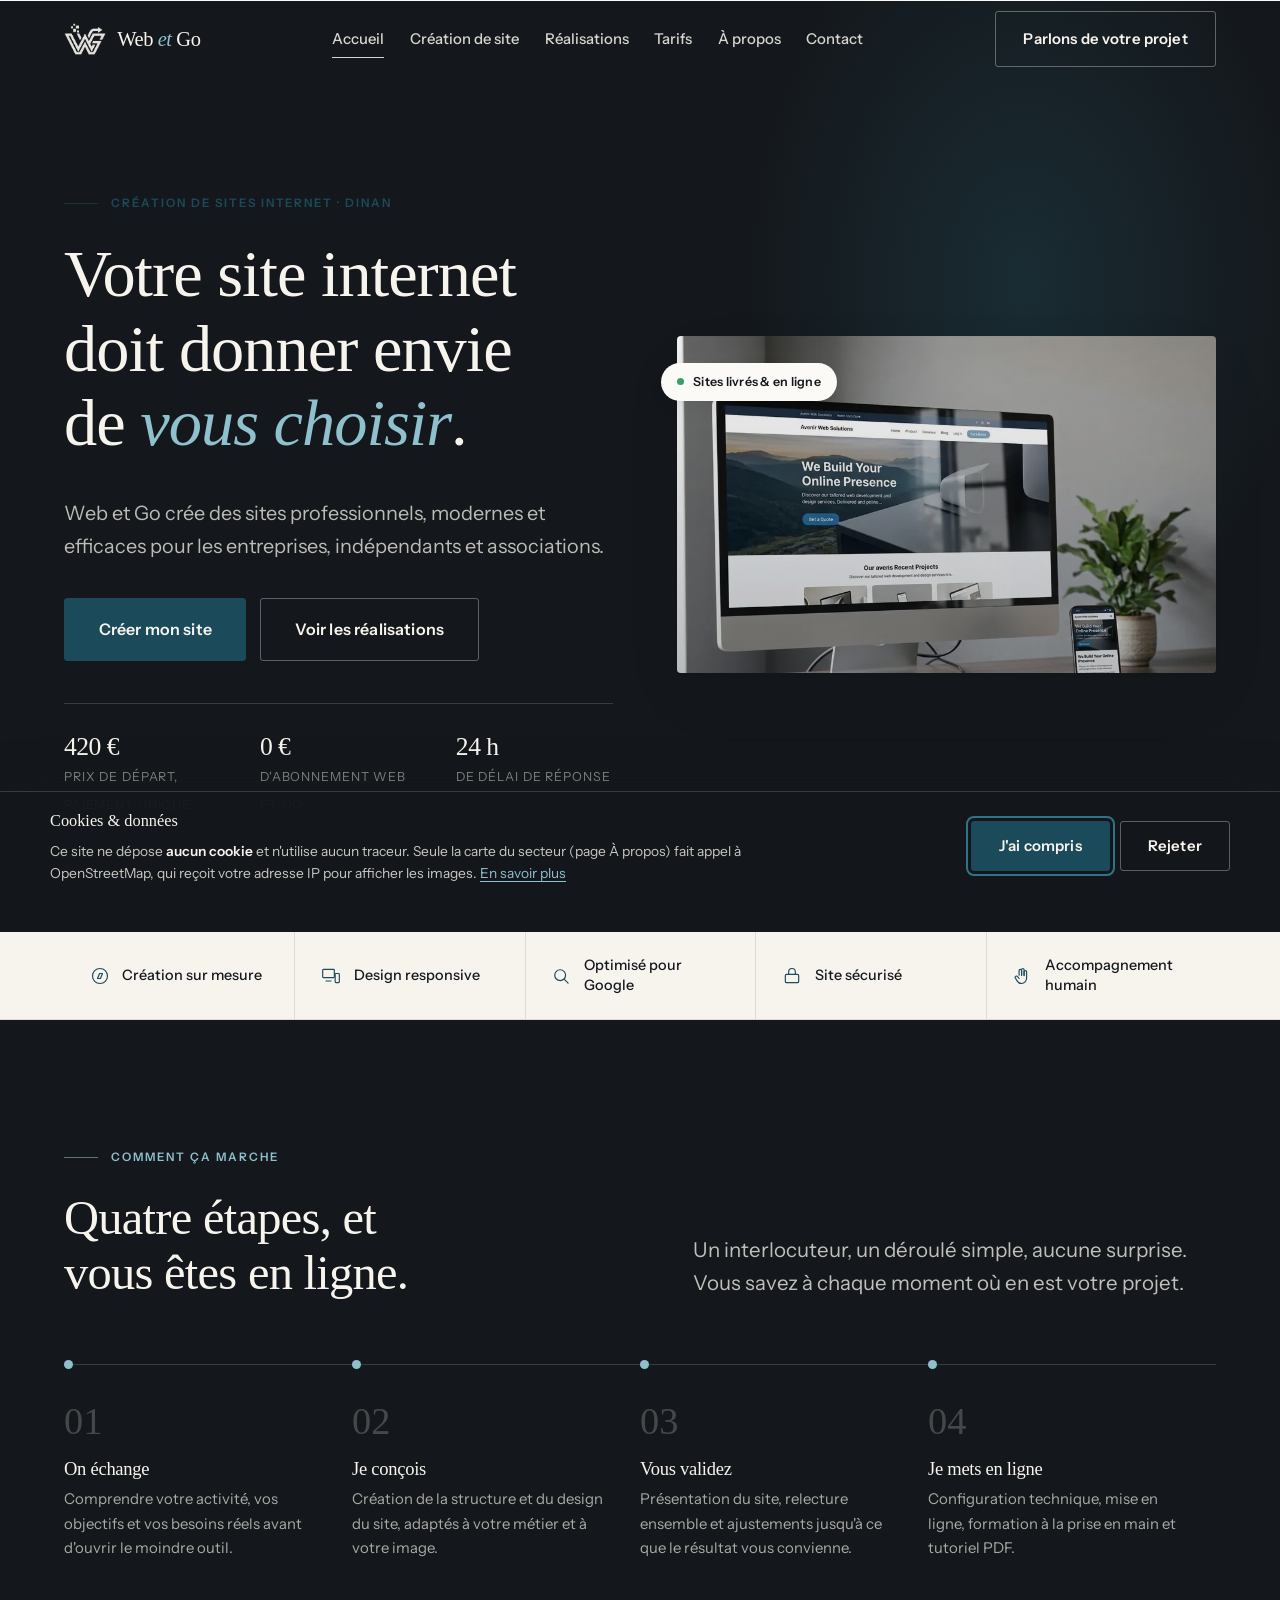
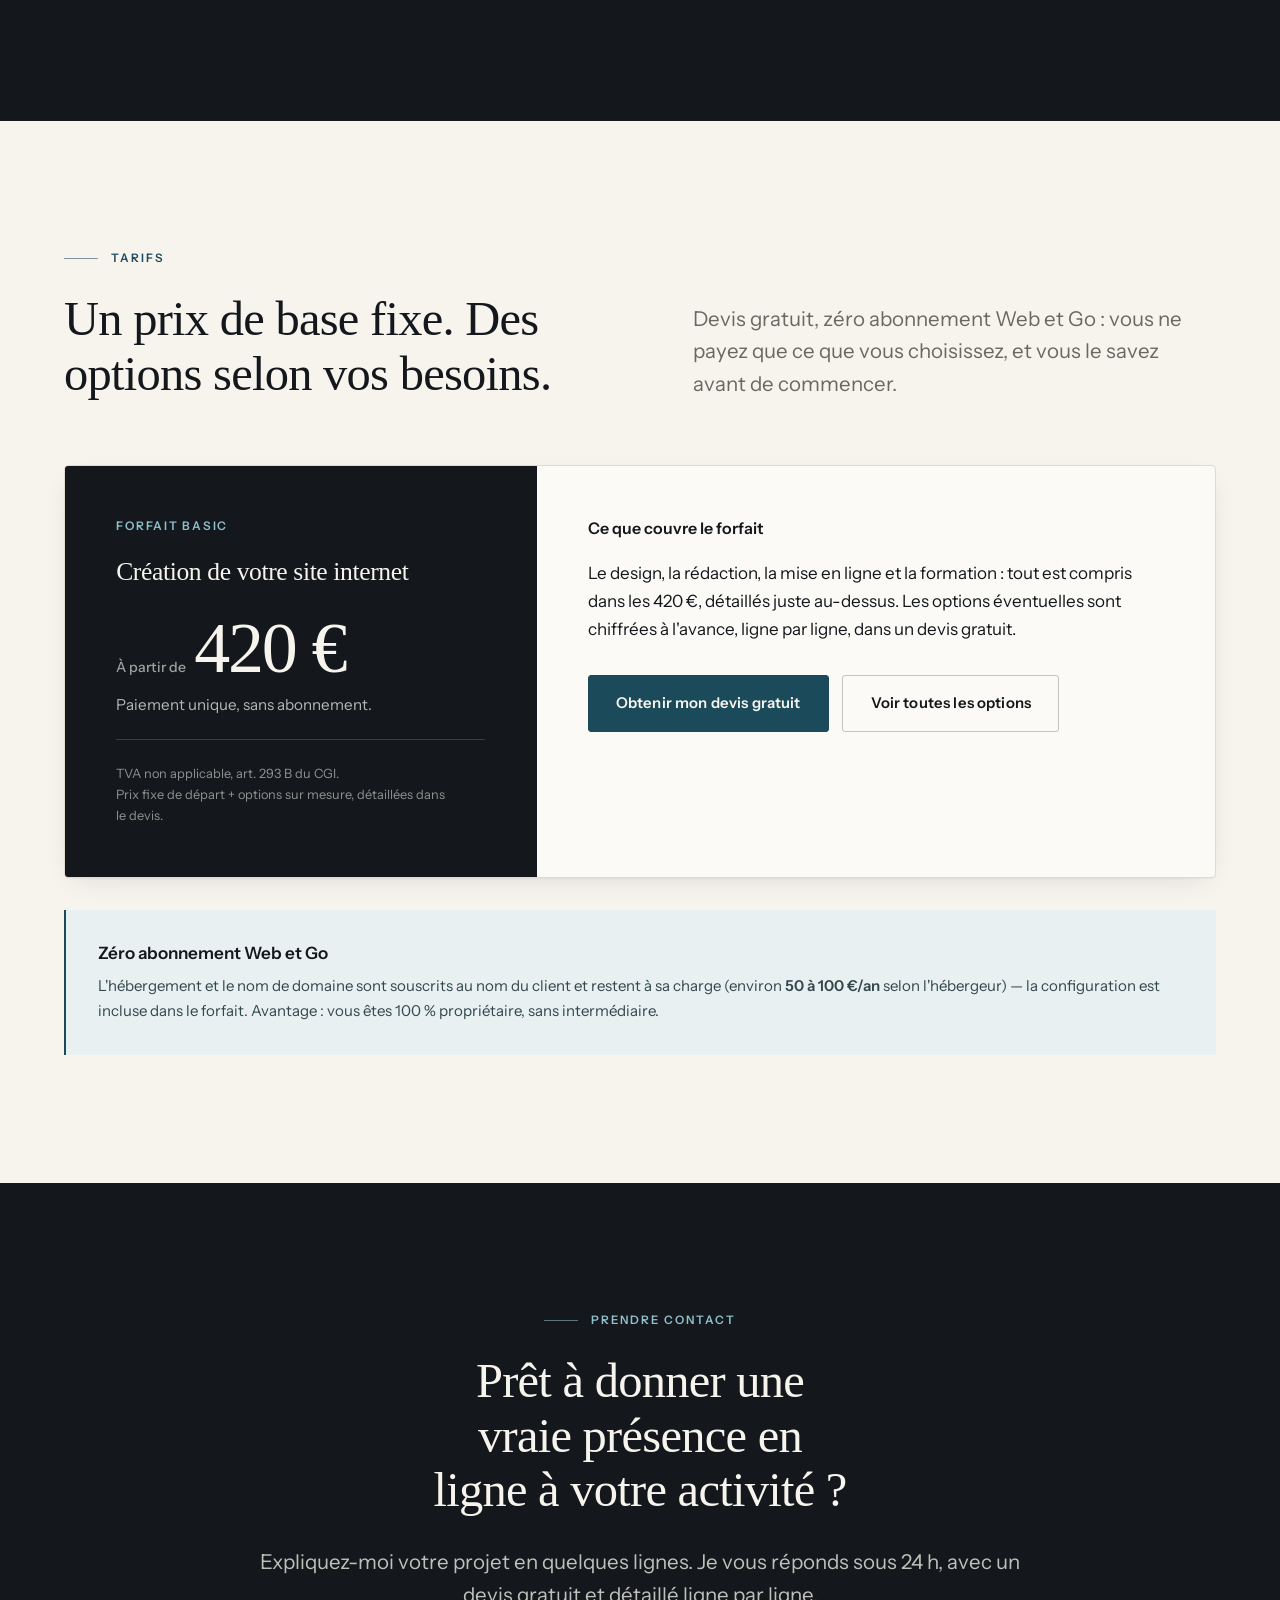
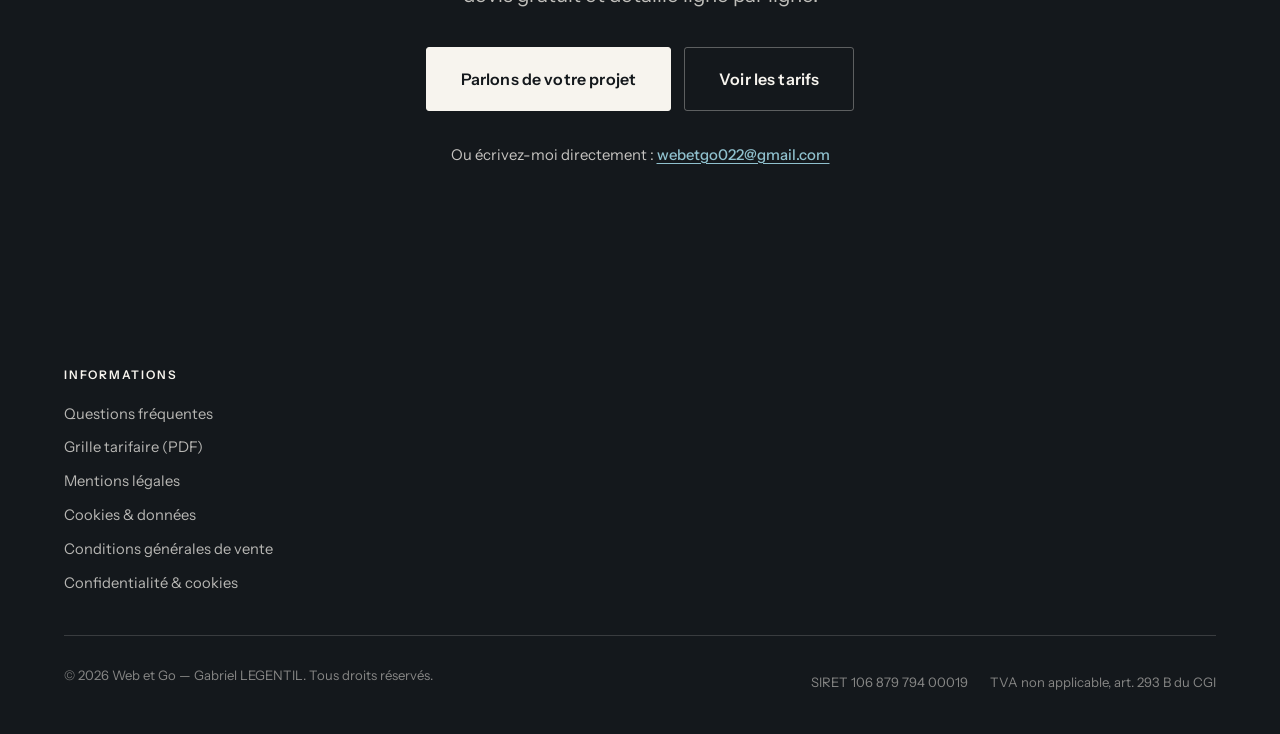
==== commit 5788068c: "Add files via upload" ====
--- a/index.html
+++ b/index.html
@@ -32,7 +32,7 @@
 
   <link rel="preload" as="font" type="font/woff2" href="assets/fonts/Fraunces-latin.woff2" crossorigin>
   <link rel="preload" as="font" type="font/woff2" href="assets/fonts/InstrumentSans-latin.woff2" crossorigin>
-  <link rel="preload" as="image" href="assets/img/hero.webp" imagesrcset="assets/img/hero-800.webp 900w, assets/img/hero.webp 1800w" imagesizes="(max-width: 999px) 92vw, 46vw" fetchpriority="high">
+  <link rel="preload" as="image" href="assets/img/hero.webp" imagesrcset="assets/img/hero-800.webp 900w, assets/img/hero.webp 1600w" imagesizes="(max-width: 999px) 92vw, 46vw" fetchpriority="high">
   <link rel="stylesheet" href="assets/css/main.css">
   <script type="application/ld+json">{
     "@context": "https://schema.org",
@@ -158,11 +158,11 @@
         <div class="hero__visuel">
           <div class="hero__photo" data-parallaxe="16">
             <img src="assets/img/hero.webp"
-                 srcset="assets/img/hero-800.webp 900w, assets/img/hero.webp 1800w"
+                 srcset="assets/img/hero-800.webp 900w, assets/img/hero.webp 1600w"
                  sizes="(max-width: 999px) 92vw, 46vw"
-                 width="1800" height="1004" fetchpriority="high" decoding="async"
-                 alt="Un site internet affiché sur un grand écran d'ordinateur et sur un
-                      téléphone, posés sur un bureau clair.">
+                 width="1600" height="1000" fetchpriority="high" decoding="async"
+                 alt="Un site internet vitrine affiché sur un grand écran d'ordinateur et
+                      repris sur un téléphone, posés sur un bureau clair.">
           </div>
           <span class="hero__etiquette"><i aria-hidden="true"></i>Sites livrés &amp; en ligne</span>
         </div>
--- a/assets/css/main.css
+++ b/assets/css/main.css
@@ -1464,6 +1464,10 @@
 }
 .formulaire__note { font-size: .84rem; color: var(--gris-chaud); max-width: 34ch; }
 
+/* Sans JavaScript, le bouton d'envoi ne peut rien composer : on le masque
+   au profit du lien « Écrire à … », qui reste pleinement fonctionnel. */
+.sans-js [data-formulaire-envoi] { display: none; }
+
 .message-etat {
   margin-top: 1.2rem;
   padding: .9rem 1.1rem;
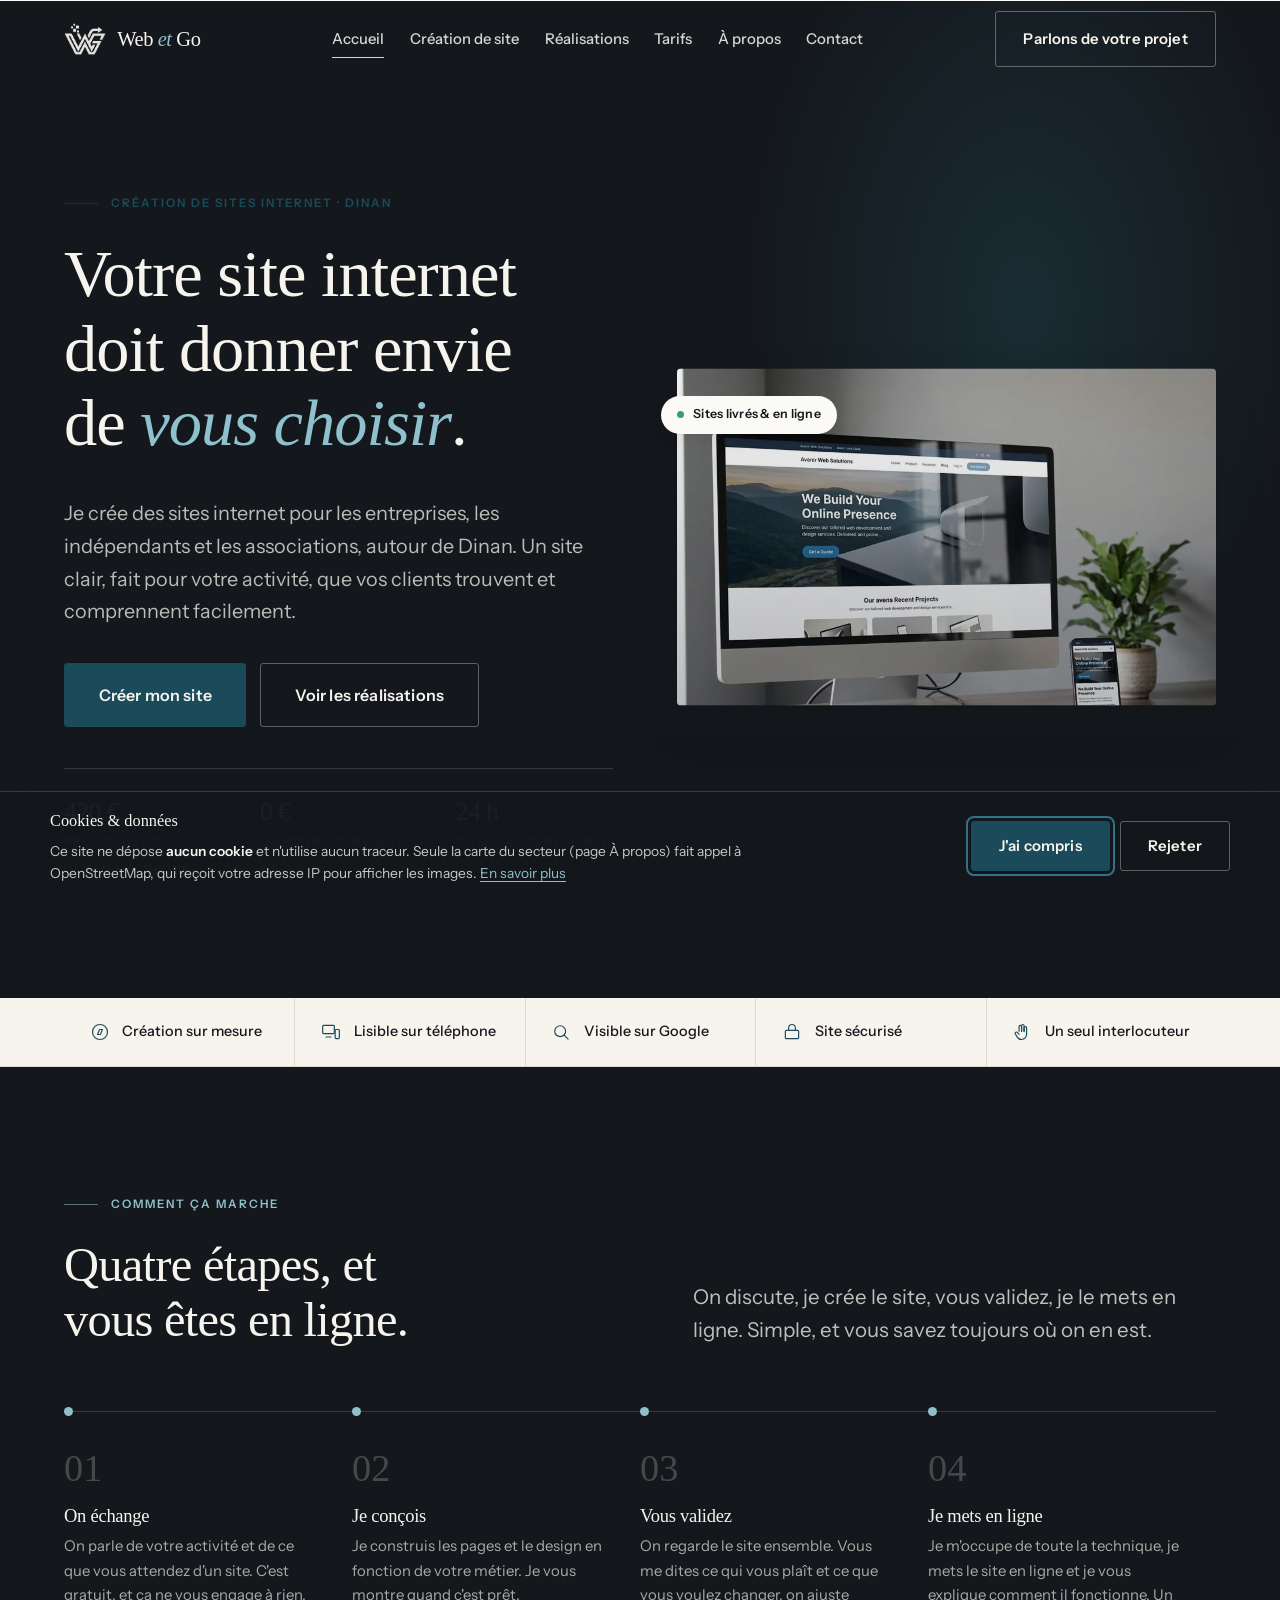
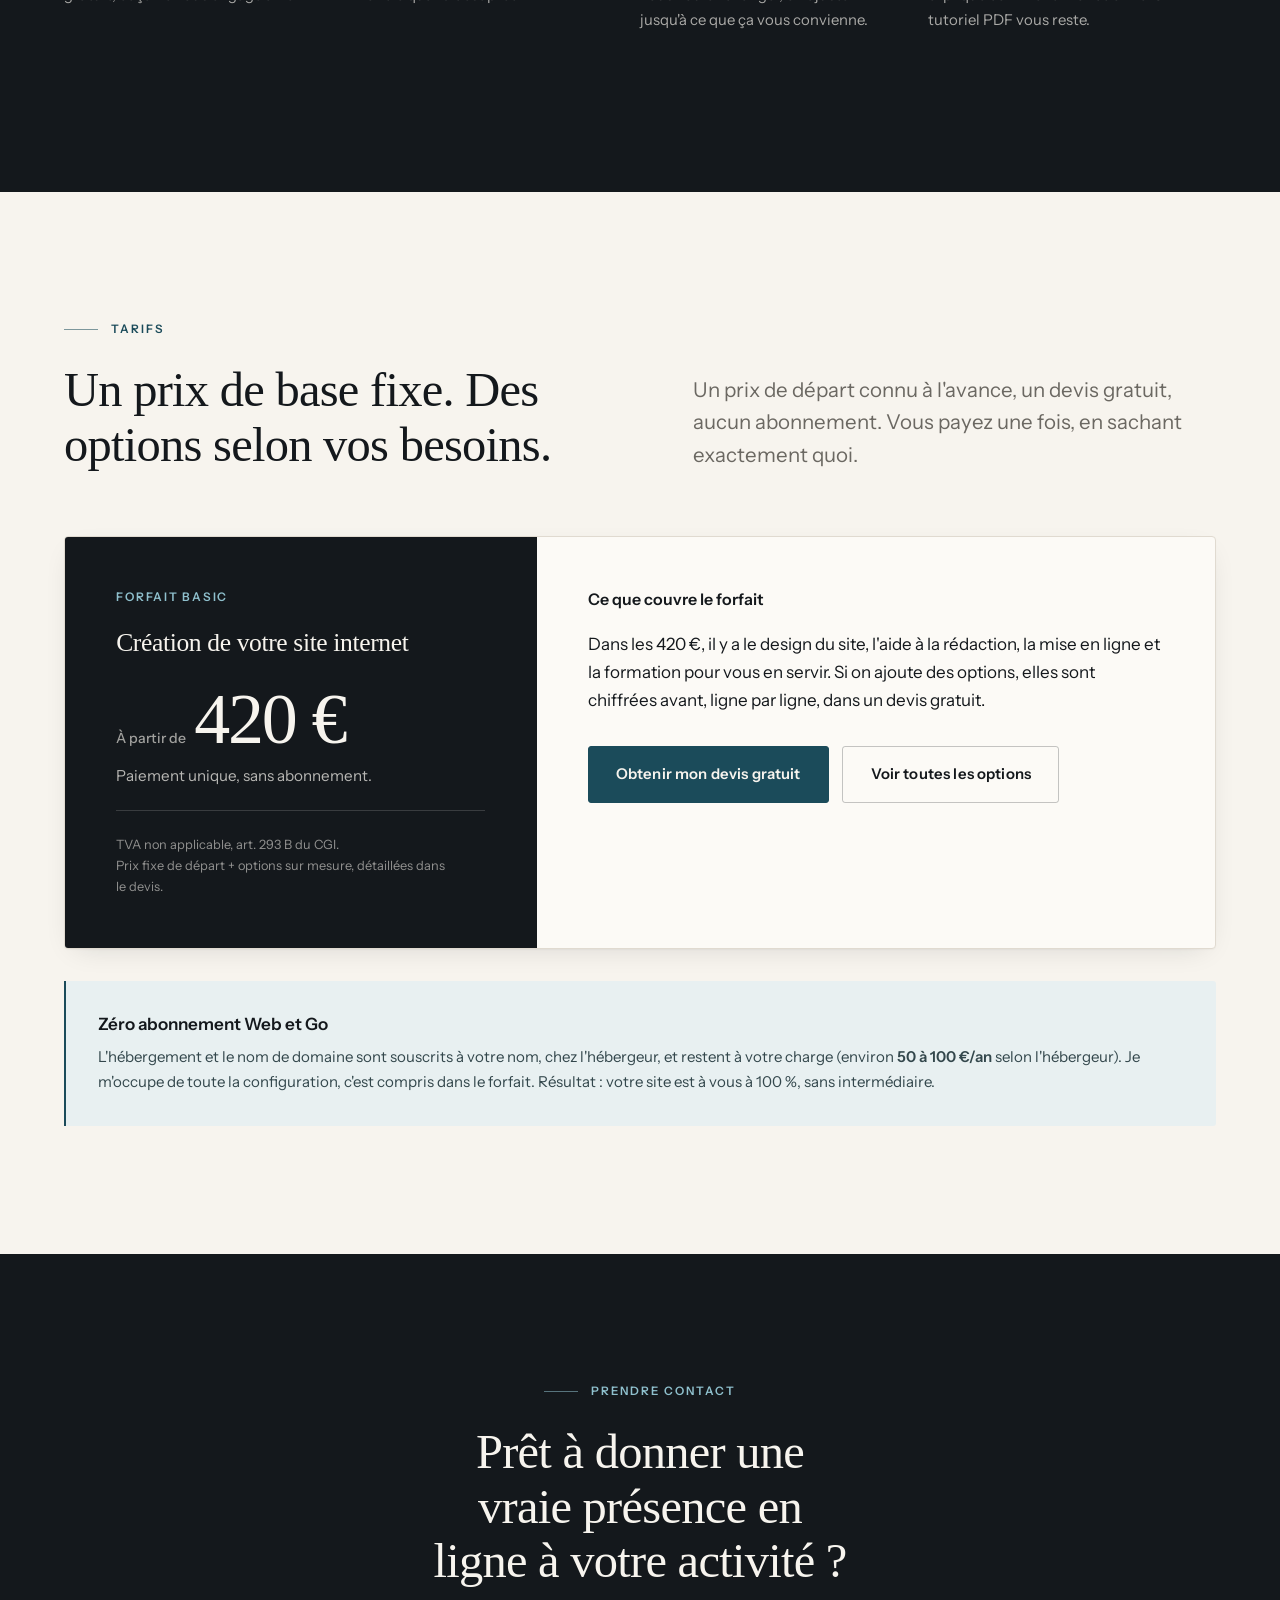
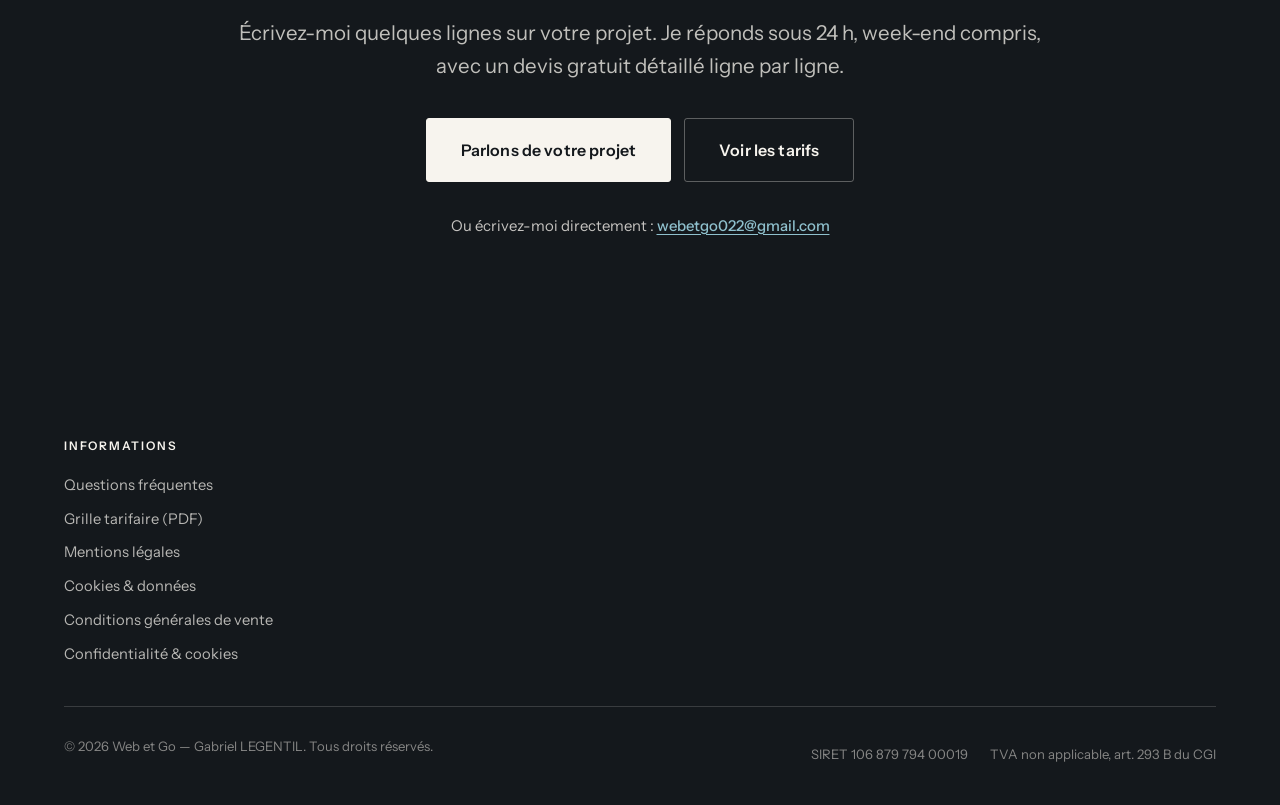
==== commit 610bc561: "Add files via upload" ====
--- a/index.html
+++ b/index.html
@@ -105,12 +105,12 @@
 
   <div class="panneau" id="menu-mobile" data-menu-panneau>
     <nav class="panneau__nav" aria-label="Navigation mobile">
-        <a class="panneau__lien" href="index.html" style="--i:0" aria-current="page"><span>01</span>Accueil</a>
-        <a class="panneau__lien" href="creation-de-site.html" style="--i:1"><span>02</span>Création de site</a>
-        <a class="panneau__lien" href="realisations.html" style="--i:2"><span>03</span>Réalisations</a>
-        <a class="panneau__lien" href="tarifs.html" style="--i:3"><span>04</span>Tarifs</a>
-        <a class="panneau__lien" href="a-propos.html" style="--i:4"><span>05</span>À propos</a>
-        <a class="panneau__lien" href="contact.html" style="--i:5"><span>06</span>Contact</a>
+        <a class="panneau__lien" href="index.html" style="--i:0" aria-current="page">Accueil</a>
+        <a class="panneau__lien" href="creation-de-site.html" style="--i:1">Création de site</a>
+        <a class="panneau__lien" href="realisations.html" style="--i:2">Réalisations</a>
+        <a class="panneau__lien" href="tarifs.html" style="--i:3">Tarifs</a>
+        <a class="panneau__lien" href="a-propos.html" style="--i:4">À propos</a>
+        <a class="panneau__lien" href="contact.html" style="--i:5">Contact</a>
     </nav>
     <div class="panneau__pied">
       <a class="btn btn--accent" href="contact.html">Parlons de votre projet</a>
@@ -131,8 +131,9 @@
           <p class="surtitre">Création de sites internet · Dinan</p>
           <h1>Votre site internet doit donner envie de <em>vous choisir</em>.</h1>
           <p class="hero__chapo">
-            Web et Go crée des sites professionnels, modernes et efficaces pour les
-            entreprises, indépendants et associations.
+            Je crée des sites internet pour les entreprises, les indépendants et les
+            associations, autour de Dinan. Un site clair, fait pour votre activité,
+            que vos clients trouvent et comprennent facilement.
           </p>
           <div class="groupe-btn">
             <a class="btn btn--accent btn--large" href="contact.html">Créer mon site</a>
@@ -175,10 +176,10 @@
     <div class="conteneur conteneur--large">
       <ul class="reassurance__liste">
         <li class="reassurance__item"><svg width="20" height="20" viewBox="0 0 24 24" fill="none" stroke="currentColor" stroke-width="1.4" stroke-linecap="round" stroke-linejoin="round" aria-hidden="true" focusable="false"><circle cx="12" cy="12" r="9"/><path d="m15 9-2.5 6L9 15l2.5-6L15 9Z"/></svg><span>Création sur mesure</span></li>
-        <li class="reassurance__item"><svg width="20" height="20" viewBox="0 0 24 24" fill="none" stroke="currentColor" stroke-width="1.4" stroke-linecap="round" stroke-linejoin="round" aria-hidden="true" focusable="false"><rect x="2" y="4" width="14" height="10" rx="1"/><path d="M6 18h6"/><rect x="17" y="9" width="5" height="11" rx="1"/></svg><span>Design responsive</span></li>
-        <li class="reassurance__item"><svg width="20" height="20" viewBox="0 0 24 24" fill="none" stroke="currentColor" stroke-width="1.4" stroke-linecap="round" stroke-linejoin="round" aria-hidden="true" focusable="false"><circle cx="11" cy="11" r="6.5"/><path d="M16 16l4.5 4.5"/></svg><span>Optimisé pour Google</span></li>
+        <li class="reassurance__item"><svg width="20" height="20" viewBox="0 0 24 24" fill="none" stroke="currentColor" stroke-width="1.4" stroke-linecap="round" stroke-linejoin="round" aria-hidden="true" focusable="false"><rect x="2" y="4" width="14" height="10" rx="1"/><path d="M6 18h6"/><rect x="17" y="9" width="5" height="11" rx="1"/></svg><span>Lisible sur téléphone</span></li>
+        <li class="reassurance__item"><svg width="20" height="20" viewBox="0 0 24 24" fill="none" stroke="currentColor" stroke-width="1.4" stroke-linecap="round" stroke-linejoin="round" aria-hidden="true" focusable="false"><circle cx="11" cy="11" r="6.5"/><path d="M16 16l4.5 4.5"/></svg><span>Visible sur Google</span></li>
         <li class="reassurance__item"><svg width="20" height="20" viewBox="0 0 24 24" fill="none" stroke="currentColor" stroke-width="1.4" stroke-linecap="round" stroke-linejoin="round" aria-hidden="true" focusable="false"><rect x="4" y="10" width="16" height="10" rx="1.5"/><path d="M8 10V7a4 4 0 0 1 8 0v3"/></svg><span>Site sécurisé</span></li>
-        <li class="reassurance__item"><svg width="20" height="20" viewBox="0 0 24 24" fill="none" stroke="currentColor" stroke-width="1.4" stroke-linecap="round" stroke-linejoin="round" aria-hidden="true" focusable="false"><path d="M8.5 11V5.5a1.5 1.5 0 0 1 3 0V11"/><path d="M11.5 11V4.5a1.5 1.5 0 0 1 3 0V11"/><path d="M14.5 11.5V7a1.5 1.5 0 0 1 3 0v7.5c0 3.6-2.6 6.5-6 6.5-2.3 0-4-1-5.2-2.9L4 14.4a1.6 1.6 0 0 1 2.7-1.7l1.8 2.3"/></svg><span>Accompagnement humain</span></li>
+        <li class="reassurance__item"><svg width="20" height="20" viewBox="0 0 24 24" fill="none" stroke="currentColor" stroke-width="1.4" stroke-linecap="round" stroke-linejoin="round" aria-hidden="true" focusable="false"><path d="M8.5 11V5.5a1.5 1.5 0 0 1 3 0V11"/><path d="M11.5 11V4.5a1.5 1.5 0 0 1 3 0V11"/><path d="M14.5 11.5V7a1.5 1.5 0 0 1 3 0v7.5c0 3.6-2.6 6.5-6 6.5-2.3 0-4-1-5.2-2.9L4 14.4a1.6 1.6 0 0 1 2.7-1.7l1.8 2.3"/></svg><span>Un seul interlocuteur</span></li>
       </ul>
     </div>
   </section>
@@ -194,8 +195,8 @@
         </div>
         <div>
           <p class="chapo">
-            Un interlocuteur, un déroulé simple, aucune surprise. Vous savez à chaque
-            moment où en est votre projet.
+            On discute, je crée le site, vous validez, je le mets en ligne. Simple,
+            et vous savez toujours où on en est.
           </p>
         </div>
       </div>
@@ -204,22 +205,22 @@
         <article class="etape">
           <span class="etape__num">01</span>
           <h3>On échange</h3>
-          <p>Comprendre votre activité, vos objectifs et vos besoins réels avant d'ouvrir le moindre outil.</p>
+          <p>On parle de votre activité et de ce que vous attendez d'un site. C'est gratuit, et ça ne vous engage à rien.</p>
         </article>
         <article class="etape">
           <span class="etape__num">02</span>
           <h3>Je conçois</h3>
-          <p>Création de la structure et du design du site, adaptés à votre métier et à votre image.</p>
+          <p>Je construis les pages et le design en fonction de votre métier. Je vous montre quand c'est prêt.</p>
         </article>
         <article class="etape">
           <span class="etape__num">03</span>
           <h3>Vous validez</h3>
-          <p>Présentation du site, relecture ensemble et ajustements jusqu'à ce que le résultat vous convienne.</p>
+          <p>On regarde le site ensemble. Vous me dites ce qui vous plaît et ce que vous voulez changer, on ajuste jusqu'à ce que ça vous convienne.</p>
         </article>
         <article class="etape">
           <span class="etape__num">04</span>
           <h3>Je mets en ligne</h3>
-          <p>Configuration technique, mise en ligne, formation à la prise en main et tutoriel PDF.</p>
+          <p>Je m'occupe de toute la technique, je mets le site en ligne et je vous explique comment il fonctionne. Un tutoriel PDF vous reste.</p>
         </article>
       </div>
     </div>
@@ -235,8 +236,8 @@
         </div>
         <div>
           <p class="chapo">
-            Devis gratuit, zéro abonnement Web et Go : vous ne payez que ce que vous
-            choisissez, et vous le savez avant de commencer.
+            Un prix de départ connu à l'avance, un devis gratuit, aucun abonnement.
+            Vous payez une fois, en sachant exactement quoi.
           </p>
         </div>
       </div>
@@ -260,9 +261,9 @@
         <div class="tarif-principal__detail">
           <h4>Ce que couvre le forfait</h4>
           <p>
-            Le design, la rédaction, la mise en ligne et la formation : tout est compris
-            dans les 420 €, détaillés juste au-dessus. Les options éventuelles sont
-            chiffrées à l'avance, ligne par ligne, dans un devis gratuit.
+            Dans les 420 €, il y a le design du site, l'aide à la rédaction, la mise
+            en ligne et la formation pour vous en servir. Si on ajoute des options,
+            elles sont chiffrées avant, ligne par ligne, dans un devis gratuit.
           </p>
           <div class="groupe-btn">
             <a class="btn btn--accent" href="contact.html">Obtenir mon devis gratuit</a>
@@ -274,10 +275,10 @@
       <div class="encadre reveler" style="--retard:80ms; margin-top:2rem">
         <h4>Zéro abonnement Web et Go</h4>
         <p>
-          L'hébergement et le nom de domaine sont souscrits au nom du client et restent à
-          sa charge (environ <strong>50 à 100 €/an</strong> selon l'hébergeur) — la
-          configuration est incluse dans le forfait. Avantage : vous êtes 100 %
-          propriétaire, sans intermédiaire.
+          L'hébergement et le nom de domaine sont souscrits à votre nom, chez
+          l'hébergeur, et restent à votre charge (environ <strong>50 à 100 €/an</strong>
+          selon l'hébergeur). Je m'occupe de toute la configuration, c'est compris dans
+          le forfait. Résultat : votre site est à vous à 100 %, sans intermédiaire.
         </p>
       </div>
     </div>
@@ -287,7 +288,7 @@
     <div class="conteneur conteneur--etroit reveler">
       <p class="surtitre surtitre--centre">Prendre contact</p>
       <h2>Prêt à donner une vraie présence en ligne à votre activité ?</h2>
-      <p class="chapo">Expliquez-moi votre projet en quelques lignes. Je vous réponds sous 24&nbsp;h, avec un devis gratuit et détaillé ligne par ligne.</p>
+      <p class="chapo">Écrivez-moi quelques lignes sur votre projet. Je réponds sous 24&nbsp;h, week-end compris, avec un devis gratuit détaillé ligne par ligne.</p>
       <div class="groupe-btn">
         <a class="btn btn--large" href="contact.html">Parlons de votre projet</a>
         <a class="btn btn--fantome btn--large" href="tarifs.html">Voir les tarifs</a>
